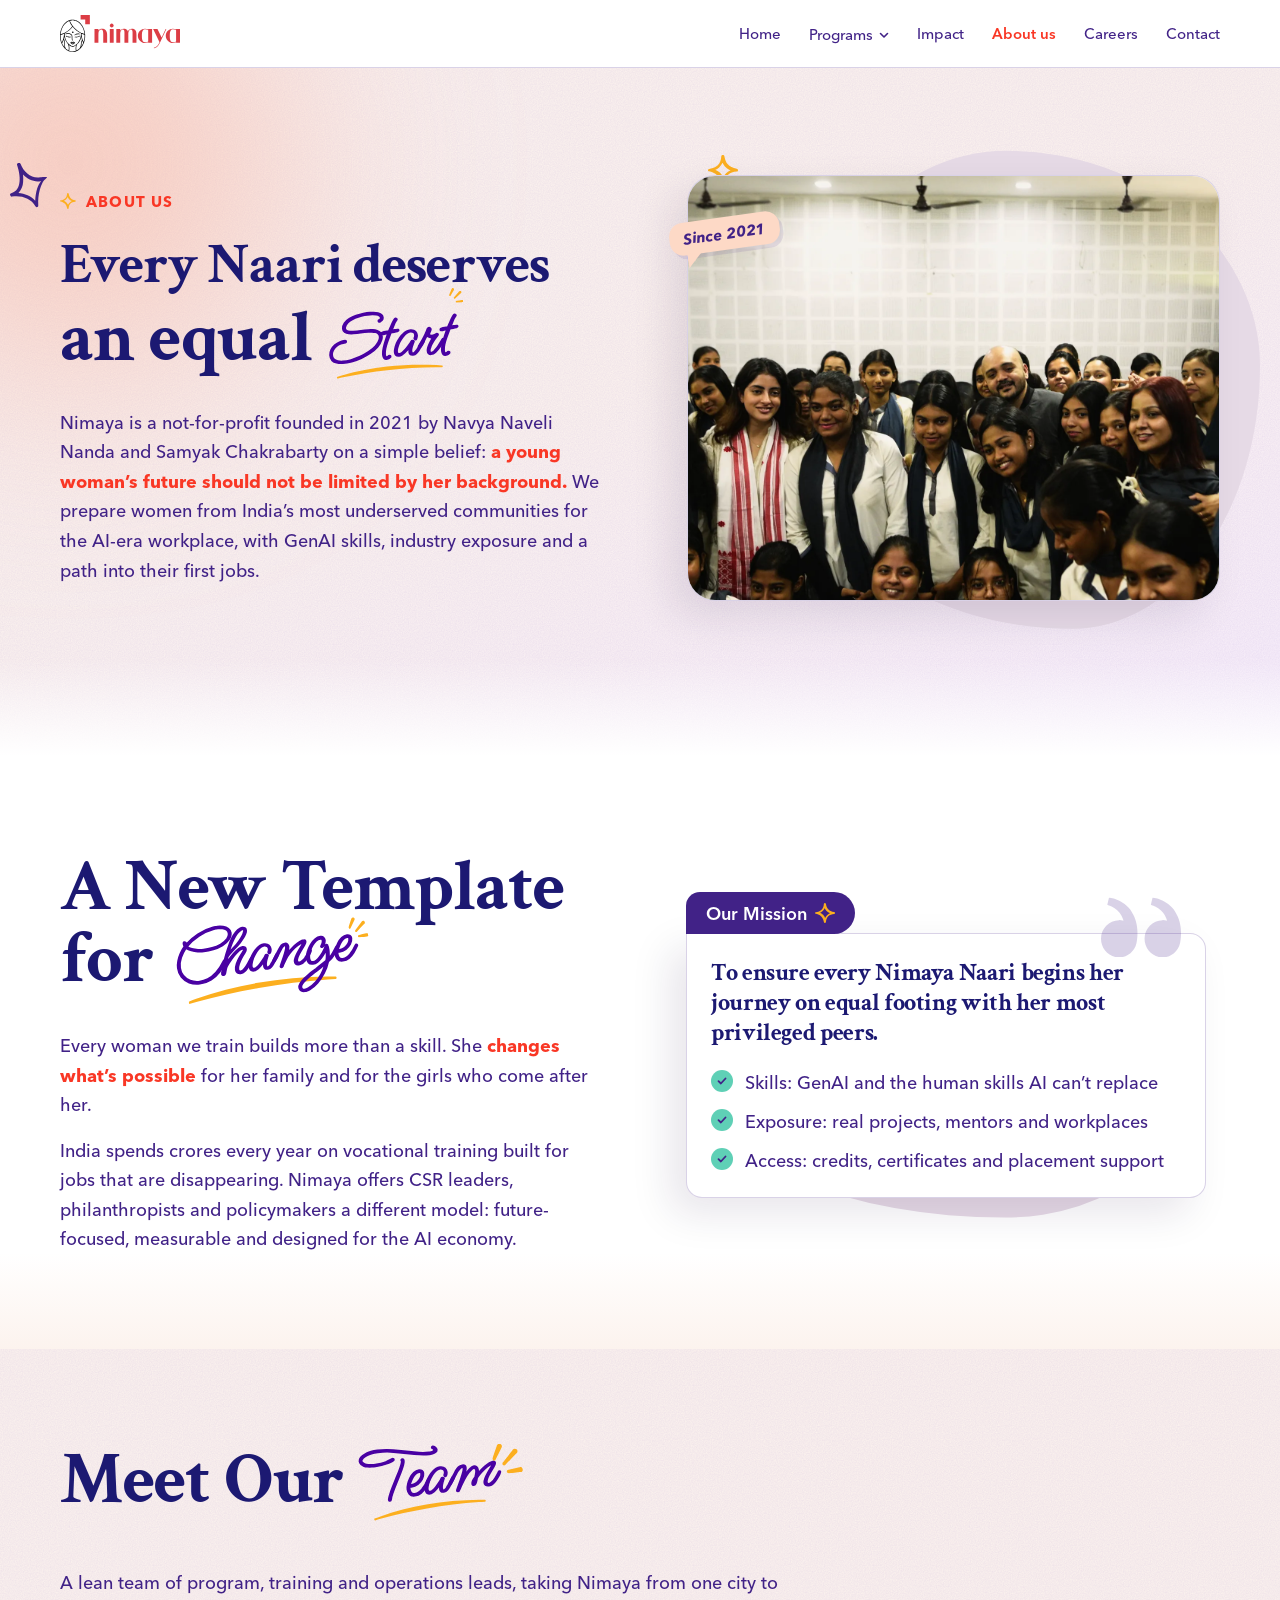
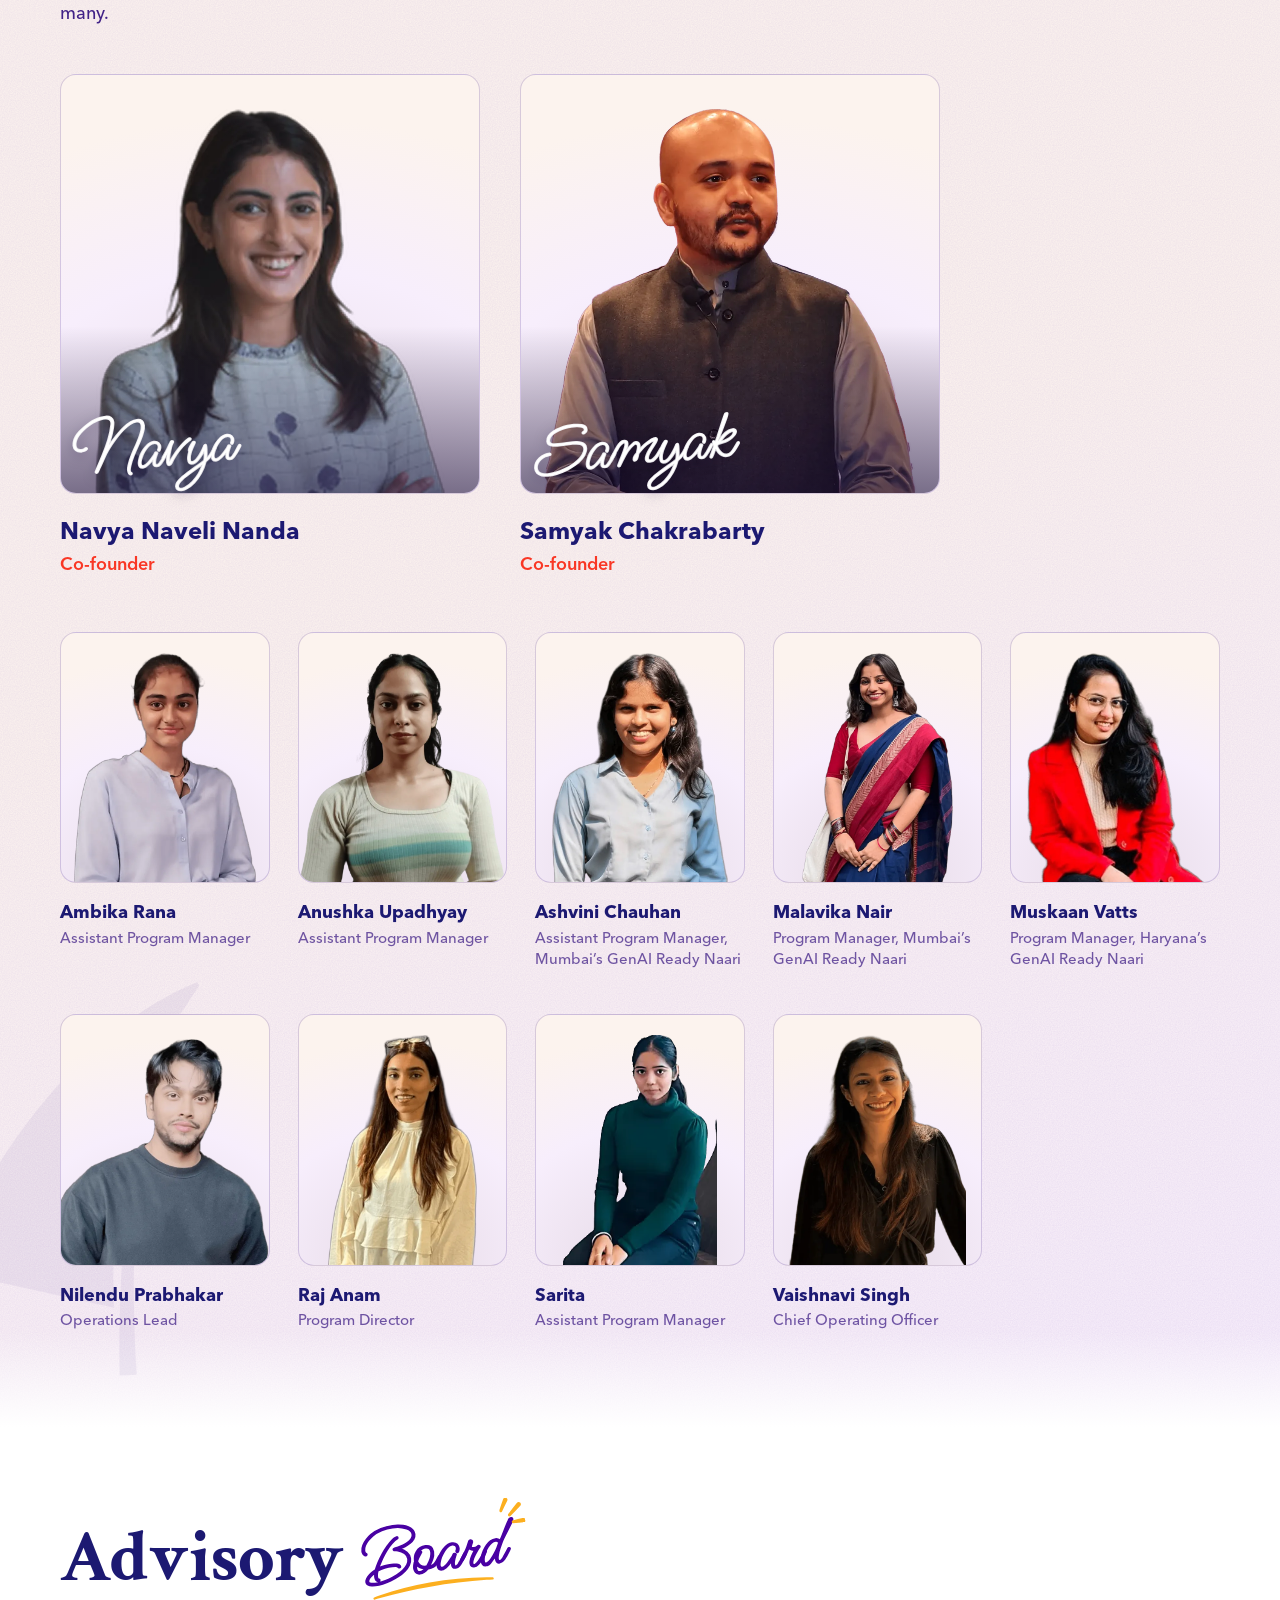
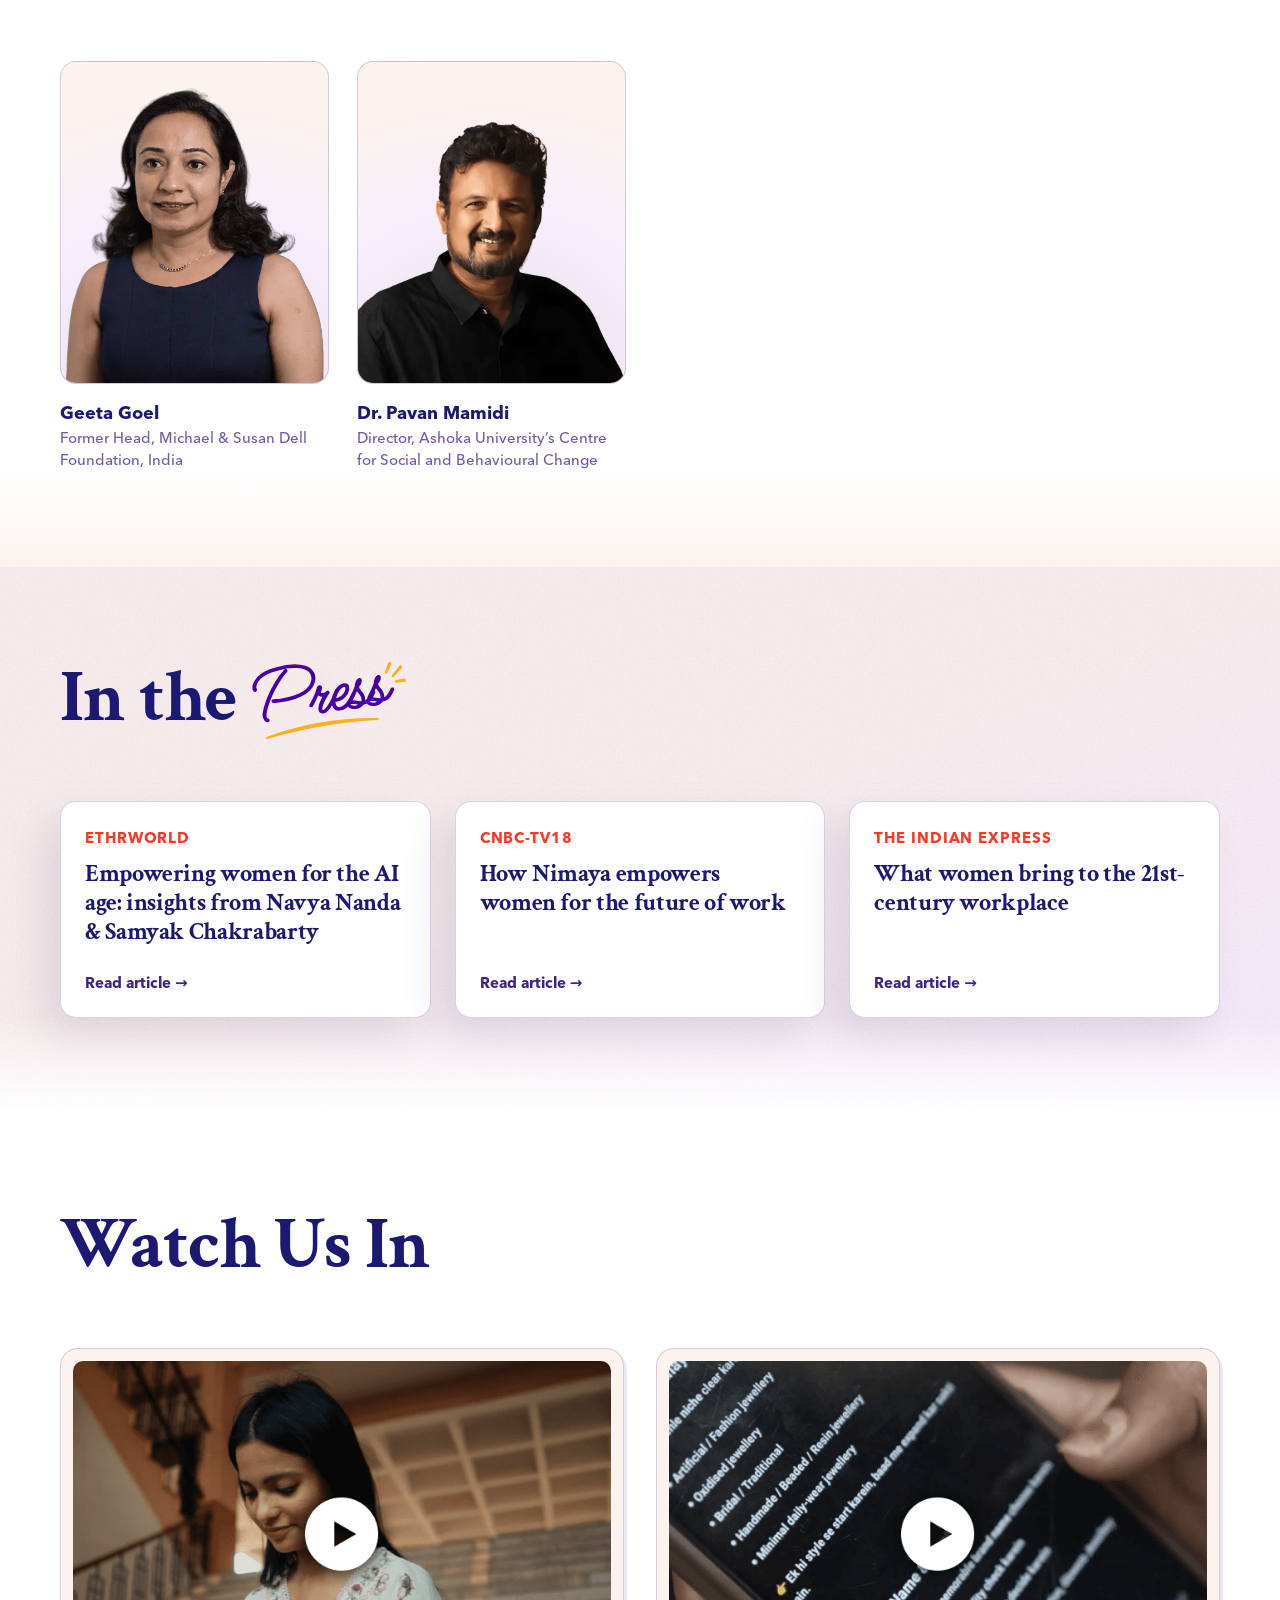
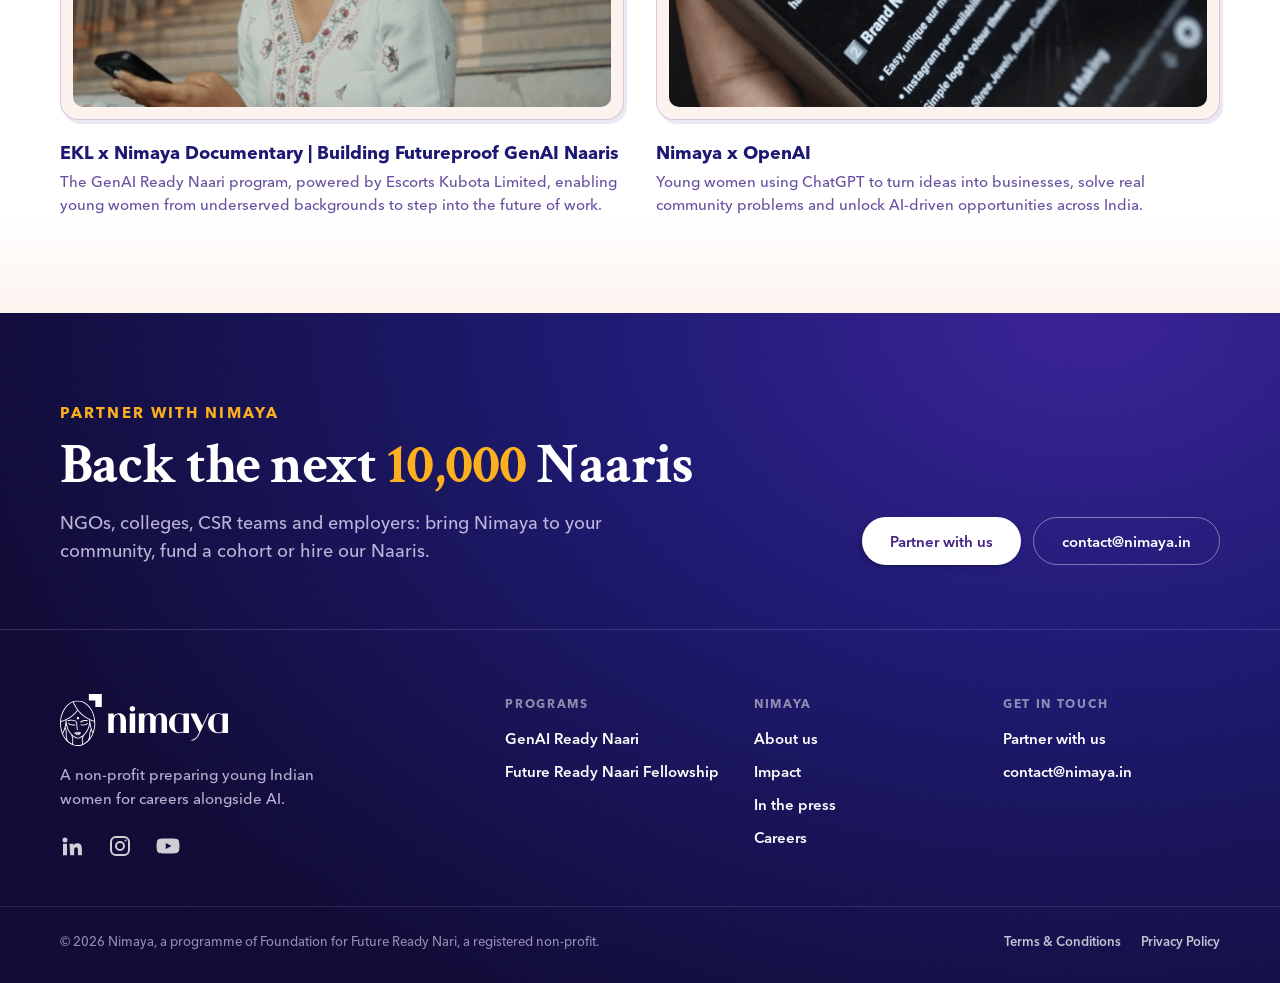
==== about-us/index.html @ b0ceaa90 "Remove the nav reading-progress bar - Delete the nav__progress element from every page and the previ" ====
<!doctype html>
<html lang="en">
<head>
  <meta charset="utf-8">
  <meta name="viewport" content="width=device-width, initial-scale=1">
  <title>About us | Nimaya</title>
  <meta name="description" content="Nimaya is a not-for-profit equipping women from India's most underrepresented communities to thrive alongside GenAI at work.">
  <meta property="og:url" content="https://www.nimaya.in/about-us">
  <meta property="og:type" content="website">
  <meta property="og:title" content="About us | Nimaya">
  <meta property="og:description" content="Nimaya is a not-for-profit equipping women from India's most underrepresented communities to thrive alongside GenAI at work.">
  <meta name="twitter:card" content="summary_large_image">
  <meta name="twitter:title" content="About us | Nimaya">
  <meta name="twitter:description" content="Nimaya is a not-for-profit equipping women from India's most underrepresented communities to thrive alongside GenAI at work.">
  <link rel="icon" href="../assets/img/favicon-light.png" media="(prefers-color-scheme: light)">
  <link rel="icon" href="../assets/img/favicon-dark.png" media="(prefers-color-scheme: dark)">
  <link rel="preload" href="../assets/fonts/avenir-next-500.woff2" as="font" type="font/woff2" crossorigin>
  <link rel="preload" href="../assets/fonts/crimson-text-700.woff2" as="font" type="font/woff2" crossorigin>
  <link rel="preload" href="../assets/fonts/ms-madi.woff2" as="font" type="font/woff2" crossorigin>
  <script>document.documentElement.classList.add("js")</script>
  <link rel="stylesheet" href="../css/style.css">
</head>
<body>

  <!-- Navigation -->
  <header class="nav">
    <div class="nav__inner">
      <a class="nav__logo" href="../"><img src="../assets/img/logo.svg" alt="Nimaya" width="120" height="37"></a>
      <nav class="nav__links" id="nav-links" aria-label="Main">
        <a href="../">Home</a>
        <div class="nav__drop">
          <button class="nav__drop-btn" type="button" aria-expanded="false">Programs <svg viewBox="0 0 10 10" aria-hidden="true"><path d="M1.5 3.5L5 7l3.5-3.5" fill="none" stroke="currentColor" stroke-width="1.6" stroke-linecap="round" stroke-linejoin="round"/></svg></button>
          <div class="nav__menu">
            <a href="../programs/genai-ready-naari/"><b>#GenAIReadyNaari</b><span>40-hour GenAI &amp; workplace skills program</span><i class="nav__short">GenAI Naari</i></a>
            <a href="../programs/future-naari-fellowship/"><b>#FutureReadyNaariFellowship</b><span>12-month, placement-linked fellowship</span><i class="nav__short">Fellowship</i></a>
          </div>
        </div>
        <a href="../impact/">Impact</a>
        <a class="is-active" aria-current="page" href="../about-us/">About us</a>
        <a href="../careers/">Careers</a>
        <a href="../contact-us/">Contact</a>
      </nav>
      <button class="nav__toggle" type="button" aria-expanded="false" aria-controls="nav-links" aria-label="Open menu"><span></span><span></span></button>
    </div>
  </header>

  <main>

    <!-- Landing -->
    <section class="hero hero--page">
      <div class="glow hero__glow" aria-hidden="true" data-parallax="40"></div>
      <div class="wrap hero__wrap">
        <div class="hero__info">
          <i class="motif m-mask m-star2 hero__star" aria-hidden="true" data-twinkle data-parallax="16"></i>
          <p class="eyebrow" data-reveal="up">About us</p>
          <h1 class="hero__title">
            <span class="line">Every Naari deserves</span>
            <span class="line"><span class="hero__naari">an equal</span> <span class="script"><span class="script__swish" aria-hidden="true"></span>Star<span class="script__end script__end--tall">t<img class="script__earmarks" src="../assets/Motifs/earmarks.svg" alt="" width="17" height="18"></span></span></span>
          </h1>
          <p class="hero__sub body" data-reveal="up" data-delay="0.45">Nimaya is a not-for-profit founded in 2021 by Navya Naveli Nanda and Samyak Chakrabarty on a simple belief: <b class="em">a young woman’s future should not be limited by her background.</b> We prepare women from India’s most underserved communities for the AI-era workplace, with GenAI skills, industry exposure and a path into their first jobs.</p>
        </div>
        <div class="hero__media">
          <div class="blob hero__blob" aria-hidden="true" data-parallax="28"></div>
          <div class="hero__media-box" data-unmask>
            <img src="../assets/img/photos/guwahati-founders-naaris.webp" alt="Navya and Samyak with Naaris in Guwahati" width="1400" height="1120">
          </div>
          <i class="motif m-mask m-path3 hero__path hero__path--top" aria-hidden="true" data-draw data-parallax="10"></i>
          <span class="motif sticker hero__sticker" aria-hidden="true" data-float>Since 2021</span>
          <img class="sparkle hero__sparkle hero__sparkle--a" src="../assets/img/poster/sparkle.svg" alt="" width="13" height="13" data-parallax="-14">
        </div>
      </div>
    </section>

    <!-- A new template -->
    <section>
      <div class="wrap split">
        <i class="motif m-mask m-star2 m-big page__big page__big--r" aria-hidden="true" data-parallax="50"></i>
        <div class="split__text">
          <h2 class="display">A New Template for <span class="script"><span class="script__swish" aria-hidden="true"></span>Chang<span class="script__end">e<img class="script__earmarks" src="../assets/Motifs/earmarks.svg" alt="" width="17" height="18"></span></span></h2>
          <p class="body" data-reveal="up">Every woman we train builds more than a skill. She <b class="em">changes what’s possible</b> for her family and for the girls who come after her.</p>
          <p class="body" data-reveal="up">India spends crores every year on vocational training built for jobs that are disappearing. Nimaya offers CSR leaders, philanthropists and policymakers a different model: future-focused, measurable and designed for the AI economy.</p>
        </div>
        <div class="split__media" data-reveal="up">
          <div class="blob" aria-hidden="true" data-parallax="20"></div>
          <div class="card card--tabbed values">
            <img class="motif why__quote" src="../assets/Motifs/quotemarks.svg" alt="" aria-hidden="true" width="36" height="27" loading="lazy" data-parallax="12">
            <p class="card__tab">Our Mission <img src="../assets/img/poster/sparkle.svg" alt="" width="13" height="13"></p>
            <div class="card__body">
              <p class="values__lead">To ensure every Nimaya Naari begins her journey on equal footing with her most privileged peers.</p>
              <ul class="ticks">
                <li>Skills: GenAI and the human skills AI can’t replace</li>
                <li>Exposure: real projects, mentors and workplaces</li>
                <li>Access: credits, certificates and placement support</li>
              </ul>
            </div>
          </div>
        </div>
      </div>
    </section>

    <!-- Team -->
    <section>
      <div class="wrap">
        <i class="motif m-mask m-shape page__shape" aria-hidden="true" data-parallax="20"></i>
        <div class="head">
          <h2 class="display">Meet Our <span class="script"><span class="script__swish" aria-hidden="true"></span>Tea<span class="script__end">m<img class="script__earmarks" src="../assets/Motifs/earmarks.svg" alt="" width="17" height="18"></span></span></h2>
          <p class="body" data-reveal="up">A lean team of program, training and operations leads, taking Nimaya from one city to many.</p>
        </div>
        <ul class="people people--lead">
          <li class="person" data-reveal="up" data-delay="0.1"><div class="person__photo"><img src="../assets/img/people/team-navya.webp" alt="" loading="lazy"></div><span class="person__script" aria-hidden="true">Navya</span><p class="person__name">Navya Naveli Nanda</p><p class="person__role">Co-founder</p></li>
          <li class="person" data-reveal="up" data-delay="0.2"><div class="person__photo"><img src="../assets/img/people/team-samyak.webp" alt="" loading="lazy"></div><span class="person__script" aria-hidden="true">Samyak</span><p class="person__name">Samyak Chakrabarty</p><p class="person__role">Co-founder</p></li>
        </ul>
        <ul class="people team">
          <li class="person" data-reveal="up" data-delay="0.1"><div class="person__photo"><img src="../assets/img/people/team-ambika.webp" alt="" loading="lazy"></div><p class="person__name">Ambika Rana</p><p class="person__role">Assistant Program Manager</p></li>
          <li class="person" data-reveal="up" data-delay="0.2"><div class="person__photo"><img src="../assets/img/people/team-anushka.webp" alt="" loading="lazy"></div><p class="person__name">Anushka Upadhyay</p><p class="person__role">Assistant Program Manager</p></li>
          <li class="person" data-reveal="up" data-delay="0.3"><div class="person__photo"><img src="../assets/img/people/team-ashvini.webp" alt="" loading="lazy"></div><p class="person__name">Ashvini Chauhan</p><p class="person__role">Assistant Program Manager, Mumbai’s GenAI Ready Naari</p></li>
          <li class="person" data-reveal="up" data-delay="0.4"><div class="person__photo"><img src="../assets/img/people/team-malavika.webp" alt="" loading="lazy"></div><p class="person__name">Malavika Nair</p><p class="person__role">Program Manager, Mumbai’s GenAI Ready Naari</p></li>
          <li class="person" data-reveal="up" data-delay="0.1"><div class="person__photo"><img src="../assets/img/people/team-muskaan.webp" alt="" loading="lazy"></div><p class="person__name">Muskaan Vatts</p><p class="person__role">Program Manager, Haryana’s GenAI Ready Naari</p></li>
          <li class="person" data-reveal="up" data-delay="0.2"><div class="person__photo"><img src="../assets/img/people/team-nilendu.webp" alt="" loading="lazy"></div><p class="person__name">Nilendu Prabhakar</p><p class="person__role">Operations Lead</p></li>
          <li class="person" data-reveal="up" data-delay="0.3"><div class="person__photo"><img src="../assets/img/people/team-raj.webp" alt="" loading="lazy"></div><p class="person__name">Raj Anam</p><p class="person__role">Program Director</p></li>
          <li class="person" data-reveal="up" data-delay="0.4"><div class="person__photo"><img src="../assets/img/people/team-sarita.webp" alt="" loading="lazy"></div><p class="person__name">Sarita</p><p class="person__role">Assistant Program Manager</p></li>
          <li class="person" data-reveal="up" data-delay="0.1"><div class="person__photo"><img src="../assets/img/people/team-vaishnavi.webp" alt="" loading="lazy"></div><p class="person__name">Vaishnavi Singh</p><p class="person__role">Chief Operating Officer</p></li>
        </ul>
      </div>
    </section>

    <!-- Advisory board -->
    <section>
      <div class="wrap">
        <div class="head">
          <h2 class="display">Advisory <span class="script"><span class="script__swish" aria-hidden="true"></span>Boar<span class="script__end script__end--tall">d<img class="script__earmarks" src="../assets/Motifs/earmarks.svg" alt="" width="17" height="18"></span></span></h2>
        </div>
        <ul class="people advisors">
          <li class="person" data-reveal="up" data-delay="0.1"><div class="person__photo"><img src="../assets/img/people/team-geeta.webp" alt="" loading="lazy"></div><p class="person__name">Geeta Goel</p><p class="person__role">Former Head, Michael &amp; Susan Dell Foundation, India</p></li>
          <li class="person" data-reveal="up" data-delay="0.2"><div class="person__photo"><img src="../assets/img/people/team-pavan.webp" alt="" loading="lazy"></div><p class="person__name">Dr. Pavan Mamidi</p><p class="person__role">Director, Ashoka University’s Centre for Social and Behavioural Change</p></li>
        </ul>
      </div>
    </section>

    <!-- Press -->
    <section id="press">
      <div class="wrap">
        <i class="motif m-mask m-star2 m-big page__big page__big--r" aria-hidden="true" data-parallax="50"></i>
        <div class="head">
          <h2 class="display">In the <span class="script"><span class="script__swish" aria-hidden="true"></span>Pres<span class="script__end">s<img class="script__earmarks" src="../assets/Motifs/earmarks.svg" alt="" width="17" height="18"></span></span></h2>
        </div>
        <ul class="press" style="--cols: 3">
          <li data-reveal="up" data-delay="0.1"><a class="card press__card" href="https://hr.economictimes.indiatimes.com/news/industry/empowering-women-for-the-ai-age-insights-from-navya-nanda-samyak-chakraborty/124150454" target="_blank" rel="noopener"><p class="press__outlet">ETHRWorld</p><p class="press__title">Empowering women for the AI age: insights from Navya Nanda &amp; Samyak Chakrabarty</p><p class="press__more">Read article →</p></a></li>
          <li data-reveal="up" data-delay="0.2"><a class="card press__card" href="https://www.cnbctv18.com/binge/nimaya-empowers-women-wit-JuXpuVHV2e8.htm" target="_blank" rel="noopener"><p class="press__outlet">CNBC-TV18</p><p class="press__title">How Nimaya empowers women for the future of work</p><p class="press__more">Read article →</p></a></li>
          <li data-reveal="up" data-delay="0.3"><a class="card press__card" href="https://indianexpress.com/article/opinion/columns/what-women-bring-to-the-21st-century-workplace-7460406/" target="_blank" rel="noopener"><p class="press__outlet">The Indian Express</p><p class="press__title">What women bring to the 21st-century workplace</p><p class="press__more">Read article →</p></a></li>
        </ul>
      </div>
    </section>

    <!-- Media -->
    <section>
      <div class="wrap">
        <div class="head">
          <h2 class="display">Watch Us In <span class="script"><span class="script__swish" aria-hidden="true"></span>Actio<span class="script__end">n<img class="script__earmarks" src="../assets/Motifs/earmarks.svg" alt="" width="17" height="18"></span></span></h2>
        </div>
        <ul class="media" style="--cols: 2">
          <li class="media__item" data-reveal="up" data-delay="0.1">
            <button class="tile watch__thumb" type="button" data-tilt data-youtube="D2q-qB-J1Dk" aria-label="Play: EKL x Nimaya Documentary">
              <span class="watch__frame" data-unmask><img src="../assets/img/video-ekl.png" alt="" width="803" height="516" loading="lazy"></span>
            </button>
            <p class="media__name">EKL x Nimaya Documentary | Building Futureproof GenAI Naaris</p>
            <p class="media__desc">The GenAI Ready Naari program, powered by Escorts Kubota Limited, enabling young women from underserved backgrounds to step into the future of work.</p>
          </li>
          <li class="media__item" data-reveal="up" data-delay="0.2">
            <button class="tile watch__thumb" type="button" data-tilt data-youtube="e-chNhiaxas" aria-label="Play: Nimaya x OpenAI">
              <span class="watch__frame" data-unmask><img src="../assets/img/video-openai.png" alt="" width="803" height="516" loading="lazy"></span>
            </button>
            <p class="media__name">Nimaya x OpenAI</p>
            <p class="media__desc">Young women using ChatGPT to turn ideas into businesses, solve real community problems and unlock AI-driven opportunities across India.</p>
          </li>
        </ul>
      </div>
    </section>

  </main>

  <!-- Footer -->
  <footer class="footer">
    <div class="wrap footer__cta" data-reveal="up">
      <div class="footer__cta-text">
        <p class="footer__eyebrow">Partner with Nimaya</p>
        <h2 class="footer__title">Back the next <em>10,000</em> Naaris</h2>
        <p class="footer__lead">NGOs, colleges, CSR teams and employers: bring Nimaya to your community, fund a cohort or hire our Naaris.</p>
      </div>
      <div class="footer__cta-btns">
        <a class="btn btn--light" href="../contact-us/">Partner with us</a>
        <a class="btn btn--ghost" href="mailto:contact@nimaya.in">contact@nimaya.in</a>
      </div>
    </div>
    <div class="wrap footer__main">
      <div class="footer__brand">
        <a class="footer__logo" href="../"><img src="../assets/img/logo.svg" alt="Nimaya" width="207" height="64"></a>
        <p class="footer__tag">A non-profit preparing young Indian women for careers alongside AI.</p>
        <div class="footer__social">
        <a href="https://www.linkedin.com/company/nimaya" target="_blank" rel="noopener" aria-label="LinkedIn"><svg viewBox="0 0 24 24" fill="currentColor" aria-hidden="true"><path d="M4.98 3.5a2.5 2.5 0 1 1 0 5 2.5 2.5 0 0 1 0-5zM3 9.75h4v11.5H3zM9.5 9.75h3.8v1.6h.06c.53-1 1.83-2.05 3.77-2.05 4.03 0 4.77 2.65 4.77 6.1v5.85h-4v-5.2c0-1.24-.02-2.84-1.73-2.84-1.73 0-2 1.35-2 2.75v5.29h-4z"/></svg></a>
        <a href="https://www.instagram.com/nimayafoundation/" target="_blank" rel="noopener" aria-label="Instagram"><svg viewBox="0 0 24 24" fill="none" stroke="currentColor" stroke-width="2" aria-hidden="true"><rect x="3" y="3" width="18" height="18" rx="5"/><circle cx="12" cy="12" r="4"/><circle cx="17.5" cy="6.5" r="1" fill="currentColor" stroke="none"/></svg></a>
        <a href="https://www.youtube.com/channel/UCvZ4J6YadeVFr-cgwD-o3aw" target="_blank" rel="noopener" aria-label="YouTube"><svg viewBox="0 0 24 24" fill="currentColor" aria-hidden="true"><path d="M23 7.2a3 3 0 0 0-2.1-2.1C19 4.6 12 4.6 12 4.6s-7 0-8.9.5A3 3 0 0 0 1 7.2 31 31 0 0 0 .5 12a31 31 0 0 0 .5 4.8 3 3 0 0 0 2.1 2.1c1.9.5 8.9.5 8.9.5s7 0 8.9-.5a3 3 0 0 0 2.1-2.1 31 31 0 0 0 .5-4.8 31 31 0 0 0-.5-4.8zM9.75 15.02V8.98L15.5 12z"/></svg></a>
      </div>
      </div>
      <nav class="footer__cols" aria-label="Footer">
        <div class="footer__col">
          <p class="footer__head">Programs</p>
          <a href="../programs/genai-ready-naari/">GenAI Ready Naari</a>
          <a href="../programs/future-naari-fellowship/">Future Ready Naari Fellowship</a>
        </div>
        <div class="footer__col">
          <p class="footer__head">Nimaya</p>
          <a href="../about-us/">About us</a>
          <a href="../impact/">Impact</a>
          <a href="../about-us/#press">In the press</a>
          <a href="../careers/">Careers</a>
        </div>
        <div class="footer__col">
          <p class="footer__head">Get in touch</p>
          <a href="../contact-us/">Partner with us</a>
          <a href="mailto:contact@nimaya.in">contact@nimaya.in</a>
        </div>
      </nav>
    </div>
    <div class="wrap footer__bottom">
      <p class="footer__copy">© 2026 Nimaya, a programme of Foundation for Future Ready Nari, a registered non-profit.</p>
      <div class="footer__legal">
        <a href="https://www.nimaya.in/terms-and-conditions">Terms &amp; Conditions</a>
        <a href="https://www.nimaya.in/privacy-policy">Privacy Policy</a>
      </div>
    </div>
  </footer>

  <script src="../js/motion.js" defer></script>
  <script src="../js/main.js" defer></script>
</body>
</html>
---- css/style.css ----
/* ============ Fonts ============ */
/* Avenir Next: Latin subsets of the licensed OTFs kept in design-source/ (git-ignored). */
@font-face {
  font-family: "Avenir Next";
  src: url("../assets/fonts/avenir-next-500.woff2") format("woff2");
  font-weight: 500;
  font-style: normal;
  font-display: swap;
}
@font-face {
  font-family: "Avenir Next";
  src: url("../assets/fonts/avenir-next-600.woff2") format("woff2");
  font-weight: 600;
  font-style: normal;
  font-display: swap;
}
@font-face {
  font-family: "Avenir Next";
  src: url("../assets/fonts/avenir-next-700.woff2") format("woff2");
  font-weight: 700;
  font-style: normal;
  font-display: swap;
}
@font-face {
  font-family: "Avenir Next";
  src: url("../assets/fonts/avenir-next-500-italic.woff2") format("woff2");
  font-weight: 500;
  font-style: italic;
  font-display: swap;
}
@font-face {
  font-family: "Avenir Next";
  src: url("../assets/fonts/avenir-next-700-italic.woff2") format("woff2");
  font-weight: 700;
  font-style: italic;
  font-display: swap;
}
@font-face {
  font-family: "Crimson Text";
  src: url("../assets/fonts/crimson-text-700.woff2") format("woff2");
  font-weight: 700;
  font-style: normal;
  font-display: swap;
}
@font-face {
  font-family: "Ms Madi";
  src: url("../assets/fonts/ms-madi.woff2") format("woff2");
  font-weight: 400;
  font-style: normal;
  font-display: swap;
}

/* ============ Tokens (from Figma: Partner Poster - SEWA Ahmedabad) ============ */
:root {
  --ink: #1c1972;          /* display headlines */
  --purple: #412287;       /* body, tabs, tags, buttons */
  --violet: #4900a3;       /* script accent */
  --coral: #f93725;        /* inline emphasis */
  --yellow: #fcaf1f;       /* sparkles, swoosh, banner highlight */
  --teal: #5fd0b6;
  --peach: #fdd9c6;        /* callout bubble */
  --glow: #f8b39e;         /* blurred peach glow */
  --blob: #e6dae6;         /* lavender blob behind cut-outs */
  --cream: #fcf3ee;
  --lav: #f7eefc;
  --tile: #fcf3ee;
  --grey: #9f9f9f;
  --line: rgba(65, 34, 135, 0.2);
  --lilac: #8f73cf;        /* dotted connector paths */
  --wash: linear-gradient(160deg, var(--cream) 47%, var(--lav) 100%);

  --shadow-card: -16px 16px 40px rgba(32, 9, 60, 0.1);
  --shadow-tag: -2px 2px 4px rgba(0, 0, 0, 0.25);
  --shadow-tile: 3px 4px 0 rgba(65, 34, 135, 0.1);

  --r-card: 16px;
  --r-tab: 20px 30px 30px 0;
  --r-banner: 24px 24px 0 0;
  --r-tag: 16px;

  --serif: "Crimson Text", Georgia, serif;
  --serif-tracking: -0.015em;   /* letter-spacing for every Crimson title; tweak here */
  --sans: "Avenir Next", "Avenir", system-ui, sans-serif;
  --script: "Ms Madi", cursive;

  /* Type scale: five steps, the only font sizes used on the page.
     1 hero statement / 2 section titles / 3 sub-headings and card titles
     4 body copy and item titles / 5 labels, chips, nav, meta */
  --fs-1: 72px;
  --fs-2: 56px;
  --fs-3: 24px;
  --fs-4: 18px;
  --fs-5: 15px;

  --section-pad: 112px;
  --title-gap: 32px;     /* section title -> content */

  /* Motion: one slow-out curve and three durations for every transition on the page */
  --ease: cubic-bezier(0.16, 1, 0.3, 1);
  --t-1: 0.6s;   /* small things: hovers, badges, nav */
  --t-2: 1s;     /* text and block reveals */
  --t-3: 1.4s;   /* images, writing, paths */

  --nav-h: 68px;
  --gutter: 60px;
}

/* ============ Base ============ */
*, *::before, *::after { box-sizing: border-box; margin: 0; padding: 0; }
html { -webkit-text-size-adjust: 100%; }
body {
  font-family: var(--sans);
  font-weight: 500;
  color: var(--purple);
  background: #fff;
  -webkit-font-smoothing: antialiased;
  -moz-osx-font-smoothing: grayscale;
  overflow-x: hidden;
}
img { display: block; max-width: 100%; }
a { color: inherit; text-decoration: none; }
button { font: inherit; color: inherit; background: none; border: 0; cursor: pointer; }
ul, ol { list-style: none; }
b, strong { font-weight: 700; }

.wrap { position: relative; width: 100%; max-width: 1400px; margin: 0 auto; padding: 0 var(--gutter); }
section { position: relative; overflow: clip; padding-block: var(--section-pad); }
/* Sections alternate: gradient wash, then plain white */
main > section:nth-of-type(odd) { --section-bg: var(--cream); background: var(--wash); }
main > section:nth-of-type(even) { --section-bg: #fff; background: #fff; }
main > section, .footer { isolation: isolate; }
/* Printed-paper grain over the wash backgrounds */
main > section:nth-of-type(odd)::before,
.footer::before {
  content: "";
  position: absolute;
  inset: 0;
  z-index: -1;
  background-image: url("data:image/svg+xml,%3Csvg xmlns='http://www.w3.org/2000/svg' width='180' height='180'%3E%3Cfilter id='n'%3E%3CfeTurbulence type='fractalNoise' baseFrequency='0.85' numOctaves='3' stitchTiles='stitch'/%3E%3CfeColorMatrix values='0 0 0 0 0.25 0 0 0 0 0.13 0 0 0 0 0.53 0 0 0 0.55 0'/%3E%3C/filter%3E%3Crect width='100%25' height='100%25' filter='url(%23n)'/%3E%3C/svg%3E");
  opacity: 0.22;
  pointer-events: none;
}
/* Each section fades into the colour the next one starts with */
main > section::after {
  content: "";
  position: absolute;
  left: 0;
  right: 0;
  bottom: 0;
  height: min(160px, var(--section-pad));
  z-index: -1;
  pointer-events: none;
}
main > section:nth-of-type(odd)::after { background: linear-gradient(to bottom, rgba(255, 255, 255, 0), #fff); }
main > section:nth-of-type(even)::after { background: linear-gradient(to bottom, rgba(252, 243, 238, 0), var(--cream)); }

.display {
  font-family: var(--serif);
  font-weight: 700;
  letter-spacing: var(--serif-tracking);
  font-size: var(--fs-1);
  line-height: 1;
  color: var(--ink);
}
.line { display: block; }
.balance { text-wrap: balance; }
.body { font-size: var(--fs-4); line-height: 1.64; }
.em { color: var(--coral); font-weight: 700; }
.caption { font-size: var(--fs-5); line-height: 1; color: var(--grey); letter-spacing: 0.02em; }

/* Script accent: always the trailing word(s) of a title ("Ready" in the poster).
   Ms Madi, tilted, stroked in its own colour to thicken it, yellow swish below + earmarks top-right. */
.script {
  position: relative;
  display: inline-block;
  margin-left: 0.04em;
  padding: 0 0.08em;
  font-family: var(--script);
  font-weight: 400;
  letter-spacing: normal;
  font-size: var(--fs-1);
  line-height: 1;
  color: var(--violet);
  -webkit-text-stroke: 0.022em currentColor;
  paint-order: stroke fill;
  transform: rotate(-7deg);
  transform-origin: 0 78%;   /* pivot on the first letter's baseline so it sits on the line */
  white-space: nowrap;
}
.display .script { margin-bottom: 0.2em; }
/* Long words tilt less so they don't climb too far */
.milestones__title .script,
.programs .display .script,
.script--wide { transform: rotate(-4deg); }
.hero .script { transform: rotate(-3.5deg); }
.script__swish {
  position: absolute;
  z-index: -1;
  left: 8%;
  top: 80%;
  width: 79%;
  aspect-ratio: 89 / 17;
  background: var(--yellow);
  -webkit-mask: url("../assets/Motifs/slash.svg") center / 100% 100% no-repeat;
  mask: url("../assets/Motifs/slash.svg") center / 100% 100% no-repeat;
  pointer-events: none;
}
.script--long .script__swish {
  left: 4%;
  width: 92%;
  aspect-ratio: 159 / 9;
  -webkit-mask-image: url("../assets/Motifs/slash-2.svg");
  mask-image: url("../assets/Motifs/slash-2.svg");
}
.milestones__title .script__swish,
.programs .display .script__swish,
.script--wide .script__swish {
  left: 4%;
  width: 92%;
  aspect-ratio: 235 / 12;
  -webkit-mask-image: url("../assets/Motifs/slash-3.svg");
  mask-image: url("../assets/Motifs/slash-3.svg");
}
.script__end { position: relative; }
.script__end--tall .script__earmarks { top: 0.02em; }   /* last letter has an ascender (k) */
.script__earmarks {
  position: absolute;
  left: calc(100% - 0.02em);
  top: 0.34em;               /* just above x-height of the last letter */
  width: 0.4em;
  height: auto;
  pointer-events: none;
}

/* Purple number highlight ("10,000+") */
.pill-hl {
  display: inline-block;
  padding: 0.1em 0.4em;
  border-radius: 6px;
  background: var(--purple);
  color: #fff;
  font-weight: 600;
  line-height: 1.3;
}

/* Decorations */
.sparkle { position: absolute; width: 22px; height: auto; pointer-events: none; }
.glow {
  position: absolute;
  border-radius: 50%;
  background: var(--glow);
  filter: blur(120px);
  opacity: 0.8;
  pointer-events: none;
}
.blob {
  position: absolute;
  background: var(--blob);
  border-radius: 46% 54% 40% 60% / 55% 45% 55% 45%;
  pointer-events: none;
}

/* Motifs: decorative pieces from the poster kit. Each one is absolutely placed by its
   section rule, sized with --w and tilted with --rot; --py is the scroll parallax offset. */
.motif {
  position: absolute;
  z-index: var(--z, 0);
  display: block;
  width: calc(var(--w, 24px) * var(--ws, 1));
  height: auto;
  rotate: var(--rot, 0deg);
  transform: translateY(var(--py, 0px));
  pointer-events: none;
  user-select: none;
}
/* Glows, blobs and sparkles drift with scroll too (translate keeps their own transforms intact) */
[data-parallax]:not(.motif) { translate: 0 var(--py, 0px); }
/* Black source SVGs recoloured through a mask; --c sets the colour */
.m-mask {
  background: var(--c, var(--yellow));
  -webkit-mask: var(--src) center / contain no-repeat;
  mask: var(--src) center / contain no-repeat;
}
.m-star { --src: url("../assets/Motifs/star-01.svg"); aspect-ratio: 13 / 14; }
.m-star2 { --src: url("../assets/Motifs/star-02.svg"); aspect-ratio: 21 / 25; --c: var(--purple); }
.m-dot { --src: url("../assets/Motifs/star-03.svg"); aspect-ratio: 7 / 8; --w: 11px; }
.m-path1 { --src: url("../assets/Motifs/dotted-lines-01.svg"); aspect-ratio: 83 / 13; }
.m-path2 { --src: url("../assets/Motifs/dotted-lines-02.svg"); aspect-ratio: 88 / 98; }
.m-path3 { --src: url("../assets/Motifs/dotted-lines-03.svg"); aspect-ratio: 79 / 11; }
.m-path1, .m-path2, .m-path3 { --c: var(--lilac); opacity: 0.55; }
.m-shape { --src: url("../assets/Motifs/bg-shape-01.svg"); aspect-ratio: 340 / 349; --c: var(--purple); opacity: 0.06; }
/* Dotted trail drawn as a stretchable stroke (dots keep their shape at any width) */
.m-trail {
  height: 40px;
  overflow: visible;
  fill: none;
  stroke: var(--lilac);
  stroke-width: 2.5;
  stroke-linecap: round;
  stroke-dasharray: 0.5 9;
  opacity: 0.6;
}
/* Poster-style speech bubble ("80% Action!") */
.sticker {
  --z: 2;
  width: auto;
  padding: 7px 14px 8px;
  border-radius: 14px;
  background: var(--peach);
  color: var(--purple);
  font-size: var(--fs-5);
  font-style: italic;
  font-weight: 700;
  line-height: 1.2;
  white-space: nowrap;
  box-shadow: var(--shadow-tile);
}
.sticker::after {
  content: "";
  position: absolute;
  left: 16px;
  top: calc(100% - 1px);
  border: 7px solid transparent;
  border-top-color: var(--peach);
  border-left-color: var(--peach);
}
/* Yellow pill-tiny bubble with a label inside */
.m-bubble {
  --z: 2;
  aspect-ratio: 42 / 28;
  display: flex;
  align-items: center;
  justify-content: center;
  padding-bottom: 2px;
  background: var(--yellow);
  -webkit-mask: url("../assets/graphics/pill-tiny.svg") center / 100% 100% no-repeat;
  mask: url("../assets/graphics/pill-tiny.svg") center / 100% 100% no-repeat;
  color: var(--purple);
  font-size: var(--fs-5);
  font-weight: 700;
  line-height: 1;
  white-space: nowrap;
}

/* White card with a purple folder-tab header ("Your Beneficiaries will ✦") */
.card {
  position: relative;
  background: #fff;
  border: 1px solid var(--line);
  border-radius: var(--r-card);
  box-shadow: var(--shadow-card);
}
.card--tabbed { margin-top: 26px; border-top-left-radius: 0; }
.card__tab {
  position: absolute;
  left: -1px;
  bottom: 100%;
  display: inline-flex;
  align-items: center;
  gap: 8px;
  padding: 6px 20px;
  border-radius: var(--r-tab);
  background: var(--purple);
  color: #fff;
  font-size: var(--fs-4);
  font-weight: 600;
  line-height: 1.64;
  white-space: nowrap;
}
.card__tab img { width: 20px; height: auto; }
.card__body { padding: 24px; }

/* White card with a full-width purple banner ("40 Hour learning journey…") */
.card--banner { border-radius: var(--r-banner); border-bottom-left-radius: var(--r-card); border-bottom-right-radius: var(--r-card); overflow: hidden; }
.card__banner { padding: 14px 24px; background: var(--purple); color: #fff; text-align: center; }


/* Outlined skill chip with a circular icon badge ("Prompting") */
.chips { display: flex; flex-wrap: wrap; gap: 16px 18px; padding-left: 8px; }
.chip {
  position: relative;
  padding: 10px 18px 10px 24px;
  border: 1px solid var(--line);
  border-radius: 30px;
  font-size: var(--fs-5);
  font-weight: 600;
  line-height: 1;
  color: rgba(65, 34, 135, 0.6);
  white-space: nowrap;
}
.chip::before {
  content: "";
  position: absolute;
  left: -10px;
  top: -10px;
  width: 26px;
  height: 26px;
  border-radius: 50%;
  background: var(--purple) url("../assets/img/poster/sparkle.svg") center / 12px auto no-repeat;
}

/* Tilted tile with offset shadow (Claude / ChatGPT cards) */
.tile {
  display: block;
  padding: 12px;
  background: var(--tile);
  border: 1.5px solid var(--line);
  border-radius: 18px;
  box-shadow: var(--shadow-tile);
}

/* Filled circle badge */
.badge {
  display: inline-flex;
  align-items: center;
  justify-content: center;
  width: 56px;
  height: 56px;
  border-radius: 50%;
  font-family: var(--sans);
  font-weight: 700;
  font-size: var(--fs-3);
  line-height: 1;
  color: #fff;
}
.badge--purple { background: var(--purple); }
.badge--yellow { background: var(--yellow); color: var(--purple); }
.badge--teal { background: var(--teal); color: var(--purple); }
.badge--coral { background: var(--coral); }

.btn {
  position: relative;
  display: inline-flex;
  align-items: center;
  justify-content: center;
  height: 48px;
  padding: 0 28px;
  border-radius: 48px;
  font-size: var(--fs-5);
  font-weight: 600;
  line-height: 1;
  white-space: nowrap;
  translate: var(--mx, 0px) var(--my, 0px);
  transition: transform var(--t-1) var(--ease), box-shadow var(--t-1) var(--ease), translate var(--t-1) var(--ease);
}
.btn:hover { transform: translateY(-2px); }
.btn--filled { background: var(--purple); color: #fff; box-shadow: var(--shadow-tag); }
.btn--outline { color: var(--purple); border: 1.5px solid var(--purple); }

.lottie { position: absolute; inset: 0; }
.lottie svg { display: block; }

/* ============ Navigation ============ */
.nav {
  position: fixed;
  inset: 0 0 auto 0;
  height: var(--nav-h);
  background: rgba(255, 255, 255, 0.85);
  -webkit-backdrop-filter: blur(12px);
  backdrop-filter: blur(12px);
  border-bottom: 1px solid var(--line);
  z-index: 10;
  transition: height var(--t-1) var(--ease), background-color var(--t-1) var(--ease), box-shadow var(--t-1) var(--ease);
}
.nav__logo img { transform-origin: 0 50%; transition: scale var(--t-1) var(--ease); }
@media (min-width: 901px) {
  .nav.is-scrolled { height: 56px; background: rgba(255, 255, 255, 0.96); box-shadow: 0 8px 28px rgba(32, 9, 60, 0.06); }
  .nav.is-scrolled .nav__logo img { scale: 0.86; }
}
.nav__inner {
  max-width: 1400px;
  height: 100%;
  margin: 0 auto;
  padding: 0 var(--gutter);
  display: flex;
  align-items: center;
  justify-content: space-between;
  gap: 24px;
}
.nav__logo img { width: auto; height: 37px; }
.nav__links { display: flex; align-items: center; gap: 28px; }
.nav__links a { font-size: var(--fs-5); line-height: 1; color: var(--purple); white-space: nowrap; }
.nav__links a:hover { color: var(--coral); }
.nav__links a.is-active { color: var(--coral); font-weight: 600; }

main { padding-top: var(--nav-h); }

/* ============ Landing ============ */
.hero { padding-block: 64px 72px; }
.hero__glow { left: -140px; top: -120px; width: 420px; height: 420px; opacity: 0.6; }
.hero__wrap {
  display: grid;
  grid-template-columns: minmax(0, 1.15fr) minmax(0, 1fr);
  align-items: center;
  gap: 40px;
  min-height: 640px;
}
.hero__info { position: relative; }
.hero__title {
  font-family: var(--serif);
  font-weight: 700;
  letter-spacing: var(--serif-tracking);
  font-size: var(--fs-2);
  line-height: 1;
  color: var(--ink);
}
.hero__naari { font-size: var(--fs-1); }
.hero__title .line + .line { margin-top: 0.16em; }
.hero__sub {
  margin-top: 24px;
  font-size: var(--fs-4);
  font-weight: 600;
  line-height: 1.4;
  color: var(--purple);
}
.hero__programs {
  margin-top: 20px;
  display: flex;
  flex-wrap: wrap;
  align-items: center;
  gap: 10px 12px;
}
.hero__programs p { font-size: var(--fs-4); line-height: 1.64; }
.hero__pill { padding: 4px 14px; border-radius: 8px; }
.rotator { position: relative; width: 252px; height: 26px; overflow: hidden; }
.rotator.is-fitted { transition: width 0.45s cubic-bezier(0.22, 1, 0.36, 1); }
.rotator span {
  position: absolute;
  left: 0;
  top: 0;
  font-size: var(--fs-4);
  font-weight: 600;
  line-height: 26px;
  color: #fff;
  white-space: nowrap;
}
.hero__desc { margin-top: 16px; max-width: 500px; }
.hero__cta { margin-top: 24px; display: flex; flex-wrap: wrap; gap: 12px; }
.hero__watch { gap: 10px; }
/* Accreditation: who governs and who awards the programs' credit */
.hero__accredit {
  margin-top: 26px;
  padding-top: 18px;
  max-width: 560px;
  border-top: 1.5px dashed var(--line);
}
.accredit__text { font-size: var(--fs-5); line-height: 1.5; color: var(--purple); }
.accredit__text b { color: var(--ink); }
.accredit__logos { margin-top: 14px; display: flex; align-items: flex-end; gap: 28px; }
.accredit__item { display: flex; flex-direction: column; gap: 8px; }
.accredit__item + .accredit__item { padding-left: 28px; border-left: 1px solid var(--line); }
.accredit__logo { height: 48px; width: auto; }
.accredit__ncvet {
  display: inline-flex;
  align-items: center;
  height: 48px;
  font-size: var(--fs-3);
  font-weight: 700;
  letter-spacing: 0.08em;
  color: var(--ink);
}
.hero__media { position: relative; display: flex; justify-content: flex-end; }
.hero__blob { right: -40px; top: -30px; width: 88%; height: 112%; }
.hero__media-box {
  position: relative;
  width: 100%;
  max-width: 640px;
  aspect-ratio: 1244 / 1050;
  border-radius: 28px;
  overflow: hidden;
  background: #fff;
  border: 1px solid var(--line);
  box-shadow: var(--shadow-card);
}
.hero__media-box img { width: 100%; height: 100%; object-fit: cover; }
.hero__sparkle--a { left: 4%; top: -4%; width: 30px; }
.hero__sparkle--b { right: -12px; bottom: 6%; width: 22px; opacity: 0.7; }

/* ============ Our Why ============ */
.why {
  display: grid;
  grid-template-columns: minmax(0, 1fr) minmax(0, 1.1fr);
  align-items: center;
  gap: 56px;
}
.why__media { position: relative; display: flex; justify-content: center; }
.why__glow { left: 10%; top: 20%; width: 300px; height: 300px; opacity: 0.5; }
.why__blob { left: 50%; top: 50%; width: 480px; height: 460px; transform: translate(-50%, -50%); }
.why__collage { position: relative; width: 444px; height: 440px; }
.why__collage img { width: 100%; height: 100%; object-fit: contain; }
.why__hot { position: absolute; height: 97px; opacity: 0; }
.why__info .display { margin-bottom: var(--title-gap); }
.why__lead {
  margin-top: var(--title-gap);
  font-size: var(--fs-3);
  font-weight: 700;
  line-height: 1.3;
  color: var(--coral);
}
.why__lead + .body { margin-top: 6px; }
.why__card { margin-top: 64px; }
.why__mission { margin-top: 12px; font-weight: 600; color: var(--ink); }

/* ============ Milestones ============ */
.milestones__title { text-align: center; }
.milestones { position: relative; }
.milestones__intro { max-width: 560px; margin: 14px auto 0; text-align: center; }
/* Giant index of the milestone in the centre, behind the arc */
.milestones__num {
  position: absolute;
  right: 3%;
  top: -4%;
  font-family: var(--serif);
  font-weight: 700;
  font-size: clamp(160px, 18vw, 260px);
  line-height: 1;
  color: var(--purple);
  opacity: 0.06;
  pointer-events: none;
  user-select: none;
  transition: opacity var(--t-1) var(--ease);
}
.milestones__num.is-swapping { opacity: 0; }
/* Journey progress: one dot per milestone, filled as it reaches the centre */
.journey { display: none; }
.pin.is-pinned .journey { display: flex; flex-direction: column; align-items: center; gap: 12px; margin-top: -16px; }
@media (max-width: 900px) { .milestones__num { display: none; } }
.journey__dots { position: relative; display: flex; gap: 34px; list-style: none; }
.journey__dots::before {
  content: "";
  position: absolute;
  left: 5px;
  right: 5px;
  top: 50%;
  border-top: 1.5px dashed var(--line);
}
.journey__dots li {
  position: relative;
  width: 10px;
  height: 10px;
  border-radius: 50%;
  background: #fff;
  border: 1.5px solid var(--lilac);
  transition: background var(--t-1) var(--ease), border-color var(--t-1) var(--ease), scale var(--t-1) var(--ease);
}
.journey__dots li.is-lit { background: var(--coral); border-color: var(--coral); }
.journey__dots li.is-now { scale: 1.5; }
.journey__label { font-size: var(--fs-5); color: var(--purple); letter-spacing: 0.04em; }
.journey__label b { color: var(--coral); }
.slider { position: relative; margin: 0 auto; max-width: 1300px; }
.slider__viewport {
  overflow: hidden;
  padding: 24px 0;
  -webkit-mask-image: linear-gradient(to right, transparent 0%, #000 7%, #000 93%, transparent 100%);
  mask-image: linear-gradient(to right, transparent 0%, #000 7%, #000 93%, transparent 100%);
}
.slider__track {
  --item: 300px;
  display: flex;
  gap: 28px;
  padding-left: 50px;
  will-change: transform;
}
.stat {
  flex: 0 0 var(--item);
  width: var(--item);
  display: flex;
  flex-direction: column;
  align-items: center;
  gap: 10px;
  text-align: center;
}
.stat__media {
  position: relative;
  width: 100%;
  height: 230px;
  margin-bottom: 8px;
  display: flex;
  align-items: center;
  justify-content: center;
}
.stat__media > img { height: 210px; width: auto; object-fit: contain; }
.stat__lottie { position: relative; inset: auto; width: 290px; height: 230px; flex: none; }
.stat__title { font-size: var(--fs-3); font-weight: 600; line-height: 1.25; color: var(--ink);; transition: color var(--t-1) var(--ease); }
.stat.is-lit .stat__title { color: var(--coral); }
.stat__title .pill-hl { font-size: var(--fs-4); }
.stat__desc { font-size: var(--fs-5); line-height: 1.5; color: var(--purple); white-space: pre-wrap; }
.slider__arrow {
  position: absolute;
  top: 50%;
  width: 48px;
  height: 48px;
  margin-top: -24px;
  display: flex;
  align-items: center;
  justify-content: center;
  border-radius: 50%;
  background: var(--purple);
  box-shadow: var(--shadow-tag);
  z-index: 2;
}
.slider__arrow img { width: 40px; height: 40px; }
.slider__arrow--prev { left: 0; }
.slider__arrow--next { right: 0; }

/* ============ Partners ============ */
.partners__title { text-align: center; font-size: var(--fs-4); font-weight: 700; color: var(--purple); letter-spacing: 0.08em; text-transform: uppercase; }
.ticker {
  margin-top: 24px;
  height: 104px;
  overflow: hidden;
  -webkit-mask-image: linear-gradient(to right, transparent 0%, #000 12.5%, #000 87.5%, transparent 100%);
  mask-image: linear-gradient(to right, transparent 0%, #000 12.5%, #000 87.5%, transparent 100%);
}
.ticker__list {
  display: flex;
  align-items: center;
  gap: 72px;
  height: 100%;
  width: max-content;
  will-change: transform;
}
.ticker__list li { position: relative; flex: none; }
.ticker__list li::after {
  content: "";
  position: absolute;
  right: -36px;
  top: 50%;
  height: 64px;
  margin-top: -32px;
  border-right: 1px solid rgba(159, 159, 159, 0.5);
}
.ticker__list img { height: 73px; width: auto; object-fit: cover; }
.ticker__list img[height="72"] { height: 72px; }

/* ============ Our Programs ============ */
.programs__head { max-width: 640px; }
.programs__head .body { margin-top: var(--title-gap); }
.programs__cards {
  display: grid;
  grid-template-columns: repeat(2, minmax(0, 1fr));
  gap: 40px;
  margin-top: var(--title-gap);
}
.programs__cards > div { display: flex; }
.program { display: flex; flex-direction: column; width: 100%; }
.program__label { font-size: var(--fs-5); font-weight: 700; line-height: 1.64; color: var(--yellow); letter-spacing: 0.04em; text-transform: uppercase; }
.program__name { font-size: var(--fs-3); font-weight: 500; line-height: 1.3; overflow-wrap: anywhere; }
.program .card__body { --pad: 28px; flex: 1; display: flex; flex-direction: column; align-items: flex-start; gap: 22px; padding: 0 var(--pad) 32px; }
/* Photo runs edge to edge, straight under the banner */
.program__img { width: calc(100% + 2 * var(--pad)); margin-inline: calc(-1 * var(--pad)); aspect-ratio: 700 / 254; overflow: hidden; }
.program__img img { width: 100%; height: 100%; object-fit: cover; }
.program .btn { margin-top: auto; }

/* ============ How We Work ============ */
.work__list {
  position: relative;
  display: grid;
  grid-template-columns: repeat(6, minmax(0, 1fr));
  gap: 20px;
  margin-top: var(--title-gap);
}
.work__step { position: relative; display: flex; flex-direction: column; align-items: flex-start; }
.work__step .badge { position: relative; z-index: 1; box-shadow: 0 0 0 6px var(--section-bg, #fff); }
.work__text { margin-top: 18px; min-height: 96px; }
.work__text h3 { font-size: var(--fs-4); font-weight: 600; line-height: 1.24; color: var(--purple); }
.work__text p { margin-top: 6px; font-size: var(--fs-5); line-height: 1.4; color: rgba(65, 34, 135, 0.75); }
.work__img {
  width: 100%;
  aspect-ratio: 3 / 4;
  margin-top: 12px;
  border-radius: var(--r-card);
  overflow: hidden;
  background: #fff;
  border: 1px solid var(--line);
}
.work__img img { width: 100%; height: 100%; object-fit: cover; }
.work__img--contain img { object-fit: contain; }

/* ============ Watch Us In Action ============ */
.watch__title { text-align: center; }
.watch__videos {
  display: grid;
  grid-template-columns: repeat(2, minmax(0, 1fr));
  gap: 64px;
  margin-top: var(--title-gap);
}
.watch__item { display: flex; flex-direction: column; align-items: center; text-align: center; }
.watch__thumb { width: 100%; max-width: 600px; }
/* The source thumbnails carry the old chamfered gradient frame; crop it away */
.watch__frame { display: block; aspect-ratio: 803 / 516; border-radius: 10px; overflow: hidden; }
.watch__frame img { width: 100%; height: 100%; object-fit: cover; transform: scale(1.24); }
.watch__thumb--l { --tilt-base: -2deg; }
.watch__thumb--r { --tilt-base: 2deg; }
.watch__thumb:hover { --tilt-base: 0deg; }
.watch__frame img { transition: scale var(--t-3) var(--ease); }
.watch__thumb:hover .watch__frame img { scale: 1.05; }
.watch__name {
  max-width: 520px;
  margin-top: 32px;
  font-size: var(--fs-3);
  font-weight: 600;
  line-height: 1.25;
  color: var(--ink);
}
.watch__desc { max-width: 520px; margin-top: 12px; }

/* ============ Listen to our Naaris ============ */
.voices { text-align: center; }
.voices__intro { max-width: 640px; margin: 16px auto 0; }
.voices__row { display: flex; justify-content: center; gap: 32px; margin-top: var(--title-gap); }
.voices__card { position: relative; width: 280px; }
.voices__card:nth-child(odd) .voices__thumb { --tilt-base: -2deg; }
.voices__card:nth-child(even) .voices__thumb { --tilt-base: 2deg; }
.voices__thumb {
  position: relative;
  display: block;
  width: 100%;
  aspect-ratio: 439 / 719;
  border-radius: 20px;
  overflow: hidden;
  border: 1.5px solid var(--line);
  box-shadow: var(--shadow-card);
}
.voices__thumb img { width: 100%; height: 100%; object-fit: cover; transform: scale(1.2); transform-origin: 35% 65%; }
.voices__thumb:hover { --tilt-base: 0deg; }
.voices__thumb:hover .voices__preview { scale: 1.05; }
.voices__thumb::after {
  content: "";
  position: absolute;
  inset: 62% 0 0;
  background: linear-gradient(180deg, rgba(22, 11, 49, 0) 0%, rgba(22, 11, 49, 0.9) 100%);
  pointer-events: none;
}
/* Name sits outside the thumbnail so it overhangs the card edge */
.voices__name {
  position: absolute;
  left: -0.1em;
  bottom: -0.3em;
  z-index: 2;
  pointer-events: none;
  /* Inverts what is behind it: light over the photo, dark over the page */
  mix-blend-mode: difference;
  font-family: var(--script);
  font-size: var(--fs-1);
  line-height: 1;
  color: #fff;
  -webkit-text-stroke: 0.022em currentColor;
  paint-order: stroke fill;
  white-space: nowrap;
  transform: rotate(-7deg);
  transform-origin: 0 100%;
}

/* ============ Footer ============ */
.footer { background: var(--wash); border-top: 1px solid var(--line); }
.footer__invite {
  padding-top: var(--title-gap);
  font-size: var(--fs-4);
  line-height: 1.64;
  color: var(--purple);
}
.footer__invite b { color: var(--coral); }
.footer__inner {
  padding-top: var(--title-gap);
  padding-bottom: var(--title-gap);
  display: flex;
  align-items: flex-end;
  justify-content: space-between;
  gap: 24px;
}
.footer__left { display: flex; flex-direction: column; align-items: flex-start; }
.footer__logo img { width: 190px; height: auto; }
.footer__copy { margin-top: 20px; max-width: 560px; font-size: var(--fs-5); line-height: 1.5; color: rgba(65, 34, 135, 0.75); }
.footer__legal { margin-top: 14px; display: flex; gap: 20px; }
.footer__legal a { font-size: var(--fs-5); font-weight: 600; line-height: 1.5; color: var(--purple); }
.footer__social a { display: block; color: var(--purple); transition: color 0.2s ease; }
.footer__social svg { display: block; width: var(--fs-3); height: var(--fs-3); }
.footer__legal a:hover, .footer__social a:hover { color: var(--coral); }
.footer__social { display: flex; gap: 24px; }

/* ============ Motif placements ============ */
/* One large, faint star per section that drifts with scroll */
.m-big { --c: var(--purple); --w: 240px; opacity: 0.06; }
.why__big { right: 2%; top: -90px; --rot: 12deg; }
.milestones__big { left: 4%; top: -70px; --rot: -10deg; --w: 200px; }
.work__big { right: 3%; top: -80px; --rot: 8deg; }
.watch__big { left: 3%; top: -90px; --rot: -14deg; }
.reach__big { left: 1%; top: -70px; --rot: -8deg; }

/* Hero: outline star on the headline, tool cards + skill badges orbiting the photo */
.hero__star { left: -52px; top: -34px; --w: 40px; --rot: -10deg; }
.hero__media-box { z-index: 1; }
.hero__path--top { left: -2%; top: -44px; --w: 58%; }
.hero__path--side { left: -92px; top: 34%; --w: 66px; --rot: 8deg; }
.hero__claude { --z: 2; left: -44px; top: 12%; --w: 76px; --rot: -9deg; }
.hero__gpt { --z: 2; left: -26px; bottom: 10%; --w: 70px; --rot: 7deg; }
.hero__skill { --z: 2; filter: drop-shadow(var(--shadow-tag)); }
.hero__skill--a { left: 56%; top: -40px; --w: 58px; --rot: 8deg; }
.hero__skill--b { right: -26px; bottom: 26%; --w: 54px; --rot: -6deg; }

/* Our Why */
.why__star { --z: 1; right: -14px; top: -22px; --w: 36px; --rot: 6deg; }
.why__quote { --z: 1; right: 28px; top: -46px; --w: 88px; scale: -1 1; }

/* Milestones: one dotted trail behind the row, a tiny star between items */
.slider__viewport { position: relative; }
.slider__track { position: relative; z-index: 1; }
.milestones__trail { left: 0; top: 119px; --w: 100%; opacity: 0.32; }
.stat__sticker { right: 0; top: 2px; --rot: 8deg; }

/* Partners: kept quiet, one star either side of the label */
.partners__title { display: flex; align-items: center; justify-content: center; gap: 14px; }
.partners__star { display: block; width: 16px; }

/* Programs */
.programs__shape { left: -60px; bottom: -80px; --w: 360px; --rot: 160deg; }
.programs__head, .programs__cards { position: relative; z-index: 1; }
.programs__star { position: relative; display: inline-block; vertical-align: top; --w: 0.42em; margin-left: 0.6em; --rot: 10deg; }
.programs__cards > div { position: relative; }
.program__sticker { right: -18px; top: -30px; --w: 124px; --rot: 8deg; gap: 5px; }
.m-bubble__icon { width: 1.05em; height: 1.05em; flex: none; }
.program__sticker--r { --rot: -7deg; }

/* How We Work: dotted curves between the badges, a star on each badge */
.work__trail { left: 28px; top: 8px; --w: calc((100% + 20px) * 5 / 6); }
.work__step .badge::after {
  content: "";
  position: absolute;
  right: -7px;
  top: -7px;
  width: 16px;
  aspect-ratio: 13 / 14;
  background: var(--yellow);
  -webkit-mask: url("../assets/Motifs/star-01.svg") center / contain no-repeat;
  mask: url("../assets/Motifs/star-01.svg") center / contain no-repeat;
  animation: motif-twinkle 3s ease-in-out infinite;
}
.work__step .badge--yellow::after { background: var(--purple); }
.work__step:nth-child(3n + 1) .badge::after { animation-delay: -1s; animation-duration: 3.6s; }
.work__step:nth-child(3n + 2) .badge::after { animation-delay: -2.2s; animation-duration: 2.7s; }

/* Watch Us In Action */
.watch__item { position: relative; }
.watch__sticker { left: 4%; top: -24px; --rot: -8deg; }
.watch__star { --z: 2; right: -12px; top: -26px; --w: 34px; --rot: 12deg; }

/* Listen to our Naaris */
.voices__row { position: relative; }
.voices__blob { left: calc(50% - 330px); top: 14%; width: 660px; height: 76%; opacity: 0.45; }
.voices__quote { left: calc(50% - 360px); top: -44px; --w: 124px; --rot: -6deg; }
/* Closing mark: the same glyph turned upside down */
.voices__quote--end { left: auto; top: auto; right: calc(50% - 360px); bottom: -44px; --rot: 174deg; }
.voices__star { --z: 2; right: -12px; top: -16px; --w: 30px; --rot: 8deg; }

/* Footer */
.footer { position: relative; overflow: clip; }
.footer__path { right: 3%; top: 12px; --w: 150px; --rot: -4deg; }
.footer__star--a { right: calc(3% + 156px); top: 6px; --w: 22px; }

/* ============ Splash ============ */
.splash { display: none; }
.js .splash {
  position: fixed;
  inset: 0;
  z-index: 100;
  display: grid;
  place-items: center;
  background: #fff;
  transition: opacity 0.6s var(--ease), visibility 0s linear 0.6s;
}
.splash.is-done { opacity: 0; visibility: hidden; }
.splash__logo { width: min(52vw, 260px); aspect-ratio: 185 / 170; }

/* ============ Nav: Programs dropdown ============ */
.nav__drop { position: relative; }
.nav__drop-btn {
  display: inline-flex;
  align-items: center;
  gap: 6px;
  font-size: var(--fs-5);
  line-height: 1;
  color: var(--purple);
  white-space: nowrap;
}
.nav__drop-btn svg { width: 10px; height: 10px; transition: rotate var(--t-1) var(--ease); }
.nav__drop-btn:hover, .nav__drop-btn.is-active { color: var(--coral); }
.nav__drop-btn.is-active { font-weight: 600; }
.nav__menu {
  position: absolute;
  left: 50%;
  top: calc(100% + 20px);
  width: 320px;
  padding: 8px;
  display: flex;
  flex-direction: column;
  gap: 2px;
  background: #fff;
  border: 1px solid var(--line);
  border-radius: var(--r-card);
  box-shadow: var(--shadow-card);
  opacity: 0;
  visibility: hidden;
  translate: -50% 8px;
  transition: opacity var(--t-1) var(--ease), translate var(--t-1) var(--ease), visibility 0s linear var(--t-1);
}
.nav__menu::before { content: ""; position: absolute; left: 0; right: 0; bottom: 100%; height: 22px; }   /* hover bridge */
.nav__drop:hover .nav__menu,
.nav__drop:focus-within .nav__menu,
.nav__drop.is-open .nav__menu { opacity: 1; visibility: visible; translate: -50% 0; transition-delay: 0s; }
.nav__drop:hover .nav__drop-btn svg,
.nav__drop.is-open .nav__drop-btn svg { rotate: 180deg; }
.nav__links .nav__menu a {
  display: flex;
  flex-direction: column;
  gap: 4px;
  padding: 12px 14px;
  border-radius: 10px;
  white-space: normal;
  line-height: 1.3;
  transition: background-color var(--t-1) var(--ease);
}
.nav__links .nav__menu a:hover,
.nav__links .nav__menu a.is-active { background: var(--lav); color: var(--purple); }
.nav__menu b { font-weight: 700; color: var(--ink); }
.nav__menu span { color: rgba(65, 34, 135, 0.7); }
.nav__short { display: none; font-style: normal; }

/* ============ Page heroes (inner pages) ============ */
.hero--page { padding-block: 40px 88px; }
.hero--page .hero__wrap { min-height: 560px; grid-template-columns: minmax(0, 1.1fr) minmax(0, 1fr); }
.hero--page .hero__title { font-size: var(--fs-2); }
.hero--page .hero__sub { margin-top: 28px; max-width: 540px; font-weight: 500; line-height: 1.64; }
.hero--page .hero__media-box { aspect-ratio: 5 / 4; }
.eyebrow {
  display: inline-flex;
  align-items: center;
  gap: 10px;
  margin-bottom: 28px;
  font-size: var(--fs-5);
  font-weight: 700;
  line-height: 1;
  letter-spacing: 0.08em;
  text-transform: uppercase;
  color: var(--coral);
}
.eyebrow::before {
  content: "";
  width: 16px;
  aspect-ratio: 13 / 14;
  background: var(--yellow);
  -webkit-mask: url("../assets/Motifs/star-01.svg") center / contain no-repeat;
  mask: url("../assets/Motifs/star-01.svg") center / contain no-repeat;
}

/* Key facts under a page title ("40 Hours · Hybrid") */
.facts { display: flex; flex-wrap: wrap; gap: 12px; margin-top: 32px; }
.fact {
  display: flex;
  flex-direction: column;
  gap: 4px;
  padding: 12px 18px 13px;
  background: #fff;
  border: 1px solid var(--line);
  border-radius: 14px;
  box-shadow: var(--shadow-tile);
}
.fact b { font-size: var(--fs-4); font-weight: 700; line-height: 1.2; color: var(--ink); }
.fact span { font-size: var(--fs-5); line-height: 1.3; color: rgba(65, 34, 135, 0.75); }

/* ============ Shared section pieces ============ */
.head { position: relative; z-index: 1; max-width: 760px; }
.head--center { margin-inline: auto; text-align: center; }
.head .body { margin-top: var(--title-gap); }
.head + * { margin-top: calc(var(--title-gap) * 1.5); }
.sub-title { font-size: var(--fs-3); font-weight: 700; line-height: 1.3; color: var(--ink); }
.muted { color: rgba(65, 34, 135, 0.75); }
.note { font-size: var(--fs-5); line-height: 1.5; font-style: italic; color: rgba(65, 34, 135, 0.7); }

/* Two-column split: text beside a picture */
.split {
  position: relative;
  display: grid;
  grid-template-columns: minmax(0, 1fr) minmax(0, 1fr);
  align-items: center;
  gap: 64px;
}
.split--flip > .split__text { order: 2; }
.split__text > * + * { margin-top: 16px; }
.split__text .display { margin-bottom: calc(var(--title-gap) - 16px); }
.split__media { position: relative; display: flex; justify-content: center; }
.split__media .blob { left: 8%; top: 4%; width: 88%; height: 96%; }
.photo {
  position: relative;
  z-index: 1;
  width: 100%;
  border-radius: 24px;
  overflow: hidden;
  border: 1px solid var(--line);
  box-shadow: var(--shadow-card);
  background: #fff;
}
.photo img { width: 100%; height: 100%; object-fit: cover; }
.photo--plain { border: 0; box-shadow: none; background: none; border-radius: 0; }
.photo--plain img { object-fit: contain; }

/* Icon cards in a grid ("Who is this for", "Your superpowers") */
.grid { position: relative; z-index: 1; display: grid; grid-template-columns: repeat(var(--cols, 3), minmax(0, 1fr)); gap: 24px; }
.icard {
  position: relative;
  padding: 28px 24px 26px;
  background: #fff;
  border: 1px solid var(--line);
  border-radius: var(--r-card);
  box-shadow: var(--shadow-card);
}
.icard__icon { width: 64px; height: 64px; margin-bottom: 18px; object-fit: contain; }
.icard__icon--3d { width: 92px; height: 92px; margin: -8px 0 12px -6px; }
.icard h3 { font-size: var(--fs-4); font-weight: 700; line-height: 1.3; color: var(--ink); }
.icard p { margin-top: 8px; font-size: var(--fs-5); line-height: 1.55; color: rgba(65, 34, 135, 0.8); }
.icard--num { padding-top: 34px; }
.icard--num .badge { position: absolute; left: 22px; top: -24px; width: 48px; height: 48px; font-size: var(--fs-4); }

/* Tabs: pill buttons over a panel (curriculum segments, program switch) */
.tabs__list { position: relative; z-index: 1; display: flex; flex-wrap: wrap; gap: 10px; }
.tabs__btn {
  padding: 12px 22px;
  border: 1.5px solid var(--line);
  border-radius: 40px;
  background: #fff;
  font-size: var(--fs-5);
  font-weight: 600;
  line-height: 1.2;
  color: var(--purple);
  transition: background-color var(--t-1) var(--ease), color var(--t-1) var(--ease), border-color var(--t-1) var(--ease);
}
.tabs__btn:hover { border-color: var(--purple); }
.tabs__btn[aria-selected="true"] { background: var(--purple); border-color: var(--purple); color: #fff; box-shadow: var(--shadow-tag); }
.tabs__panel { position: relative; z-index: 1; margin-top: 28px; }
.tabs__panel[hidden] { display: none; }
.js .tabs__panel:not([hidden]) { animation: panel-in var(--t-2) var(--ease); }
@keyframes panel-in { from { opacity: 0; translate: 0 16px; } }
/* Big two-way switch (Impact) */
.switch { justify-content: center; }
.switch .tabs__list {
  display: inline-grid;
  grid-template-columns: 1fr 1fr;
  gap: 0;
  padding: 6px;
  border: 1px solid var(--line);
  border-radius: 48px;
  background: #fff;
  box-shadow: var(--shadow-tile);
}
.switch .tabs__list::before {
  content: "";
  position: absolute;
  inset: 6px auto 6px 6px;
  width: calc(50% - 6px);
  border-radius: 40px;
  background: var(--purple);
  box-shadow: var(--shadow-tag);
  translate: calc(var(--tab-i, 0) * 100%) 0;
  transition: translate var(--t-1) var(--ease);
}
.switch .tabs__btn { position: relative; padding: 14px 28px; border: 0; background: none; font-size: var(--fs-4); }
.switch .tabs__btn[aria-selected="true"] { background: none; box-shadow: none; }
.switch__bar { display: flex; justify-content: center; }

/* Numbered module list */
.modules { display: grid; grid-template-columns: repeat(2, minmax(0, 1fr)); gap: 0 40px; counter-reset: m; }
.modules li {
  counter-increment: m;
  display: flex;
  align-items: flex-start;
  gap: 16px;
  padding: 16px 0;
  border-bottom: 1px dashed var(--line);
  font-size: var(--fs-5);
  line-height: 1.45;
  color: rgba(65, 34, 135, 0.8);
}
.modules li::before {
  content: counter(m, decimal-leading-zero);
  flex: none;
  width: 40px;
  height: 40px;
  border-radius: 50%;
  background: var(--lav);
  border: 1px solid var(--line);
  display: flex;
  align-items: center;
  justify-content: center;
  font-weight: 700;
  color: var(--purple);
}
.modules b { display: block; margin-bottom: 2px; font-size: var(--fs-4); font-weight: 700; color: var(--ink); }
.seg { display: grid; grid-template-columns: minmax(0, 0.8fr) minmax(0, 2fr); gap: 48px; align-items: start; }
.seg__intro .sub-title { margin-top: 18px; }
.seg__intro .body { margin-top: 10px; }
.seg__img { border-radius: 18px; overflow: hidden; border: 1px solid var(--line); aspect-ratio: 942 / 748; }
.seg__img img { width: 100%; height: 100%; object-fit: cover; }

/* People (team, advisors, mentors) */
.people { position: relative; z-index: 1; display: grid; grid-template-columns: repeat(var(--cols, 4), minmax(0, 1fr)); gap: 44px 28px; }
.person { position: relative; text-align: left; }
.person__photo {
  position: relative;
  aspect-ratio: 5 / 6;
  border-radius: var(--r-card);
  overflow: hidden;
  border: 1px solid var(--line);
  background: radial-gradient(120% 90% at 50% 100%, var(--blob) 0%, var(--lav) 60%, var(--cream) 100%);
}
.person__photo img {
  position: absolute;
  left: 0;
  bottom: 0;
  width: 100%;
  height: 92%;
  object-fit: contain;
  object-position: 50% 100%;
  transition: scale var(--t-2) var(--ease);
  transform-origin: 50% 100%;
}
.person:hover .person__photo img { scale: 1.04; }
.person__name { margin-top: 16px; font-size: var(--fs-4); font-weight: 700; line-height: 1.3; color: var(--ink); }
.person__role { margin-top: 4px; font-size: var(--fs-5); line-height: 1.45; color: rgba(65, 34, 135, 0.75); }
/* Founders: bigger, with the name written over the card edge */
.people--lead { --cols: 2; max-width: 880px; gap: 40px; }
.people--lead .person__photo { aspect-ratio: 1 / 1; }
.people--lead .person__photo::after {
  content: "";
  position: absolute;
  inset: 60% 0 0;
  background: linear-gradient(180deg, rgba(22, 11, 49, 0) 0%, rgba(22, 11, 49, 0.55) 100%);
}
.people--lead .person__script {
  position: absolute;
  left: 18px;
  bottom: 84px;
  z-index: 2;
  margin: 0;
  font-family: var(--script);
  font-size: var(--fs-1);
  font-weight: 400;
  line-height: 1;
  color: #fff;
  -webkit-text-stroke: 0.022em currentColor;
  paint-order: stroke fill;
  text-shadow: 0 0.04em 0.18em rgba(22, 11, 49, 0.55);
  transform: rotate(-5deg);
  transform-origin: 0 100%;
  white-space: nowrap;
}
.people--lead .person__name { margin-top: 20px; font-size: var(--fs-3); }
.people--lead .person__role { font-size: var(--fs-4); font-weight: 600; color: var(--coral); }
/* Small round portraits (guest mentors, masterclass experts) */
.people--sm { --cols: 5; gap: 32px 20px; }
.people--sm .person { text-align: center; }
.people--sm .person__photo { width: 140px; max-width: 100%; margin-inline: auto; aspect-ratio: 1; border-radius: 50%; }
.people--sm .person__photo img { height: 96%; }
.people--sm .person__name { font-size: var(--fs-5); }

/* Before / after testimonial cards */
.quotes { position: relative; z-index: 1; display: grid; grid-template-columns: repeat(var(--cols, 3), minmax(0, 1fr)); gap: 28px; }
.quote { display: flex; flex-direction: column; padding: 24px; }
.quote__who { display: flex; align-items: center; gap: 14px; }
.quote__photo {
  flex: none;
  width: 64px;
  height: 64px;
  border-radius: 50%;
  overflow: hidden;
  border: 1px solid var(--line);
  background: var(--lav);
}
.quote__photo img { width: 100%; height: 100%; object-fit: cover; object-position: 50% 12%; }
.quote__name { font-size: var(--fs-4); font-weight: 700; line-height: 1.25; color: var(--ink); }
.quote__place { margin-top: 2px; font-size: var(--fs-5); color: var(--coral); font-weight: 600; }
.quote__label {
  margin-top: 20px;
  font-size: var(--fs-5);
  font-weight: 700;
  letter-spacing: 0.06em;
  text-transform: uppercase;
  color: var(--grey);
}
.quote__label--after { color: var(--purple); }
.quote__before { margin-top: 6px; font-size: var(--fs-5); line-height: 1.55; font-style: italic; color: rgba(65, 34, 135, 0.65); }
.quote__after { margin-top: 6px; font-size: var(--fs-5); line-height: 1.6; color: var(--purple); }
.quote__after::before { content: ""; display: block; width: 28px; height: 21px; margin-bottom: 8px; background: var(--yellow); -webkit-mask: url("../assets/Motifs/quotemarks.svg") left / contain no-repeat; mask: url("../assets/Motifs/quotemarks.svg") left / contain no-repeat; }

/* Stories of change: cut-out portrait on a blob + outcome */
.stories { position: relative; z-index: 1; display: grid; grid-template-columns: repeat(2, minmax(0, 1fr)); gap: 32px; }
.story { display: grid; grid-template-columns: 200px minmax(0, 1fr); gap: 8px 24px; padding: 28px 28px 0; overflow: hidden; }
.story__photo { position: relative; align-self: end; height: 330px; }
.story__photo .blob { left: -10%; bottom: 0; width: 120%; height: 70%; }
.story__photo img { position: relative; height: 100%; width: auto; max-width: none; margin-inline: auto; object-fit: contain; }
.story__text { padding-bottom: 28px; }
.story__name { font-family: var(--serif); font-weight: 700; font-size: var(--fs-3); letter-spacing: var(--serif-tracking); line-height: 1.1; color: var(--ink); }
.story__role { margin-top: 10px; font-size: var(--fs-5); line-height: 1.5; color: rgba(65, 34, 135, 0.8); }
.story__logo { height: 26px; width: auto; margin-top: 10px; }
.story__pay { margin-top: 14px; font-size: var(--fs-5); }
.story__quote { margin-top: 16px; font-size: var(--fs-4); line-height: 1.5; font-weight: 600; color: var(--purple); }

/* Logo wall (employers, exposures, partners) */
.logos { position: relative; z-index: 1; display: flex; flex-wrap: wrap; gap: 16px; }
.logos__item {
  display: flex;
  align-items: center;
  justify-content: center;
  height: 88px;
  padding: 0 28px;
  background: #fff;
  border: 1px solid var(--line);
  border-radius: 14px;
  box-shadow: var(--shadow-tile);
  font-size: var(--fs-4);
  font-weight: 700;
  color: var(--ink);
}
.logos__item img { height: 40px; width: auto; max-width: 180px; object-fit: contain; }
.logos__item small { display: block; margin-top: 4px; font-size: var(--fs-5); font-weight: 500; color: rgba(65, 34, 135, 0.7); }
.logos__item--text { flex-direction: column; align-items: flex-start; height: auto; min-height: 88px; padding: 16px 24px; }

/* FAQ */
.faqs { position: relative; z-index: 1; max-width: 880px; margin-inline: auto; display: grid; gap: 14px; }
.faq { background: #fff; border: 1px solid var(--line); border-radius: 14px; box-shadow: var(--shadow-tile); }
.faq summary {
  position: relative;
  padding: 20px 64px 20px 24px;
  list-style: none;
  cursor: pointer;
  font-size: var(--fs-4);
  font-weight: 700;
  line-height: 1.4;
  color: var(--ink);
}
.faq summary::-webkit-details-marker { display: none; }
.faq summary::after {
  content: "";
  position: absolute;
  right: 22px;
  top: 50%;
  width: 28px;
  height: 28px;
  margin-top: -14px;
  border-radius: 50%;
  background: var(--purple) url("data:image/svg+xml,%3Csvg xmlns='http://www.w3.org/2000/svg' viewBox='0 0 12 12'%3E%3Cpath d='M6 1v10M1 6h10' stroke='%23fff' stroke-width='1.8' stroke-linecap='round'/%3E%3C/svg%3E") center / 11px no-repeat;
  transition: rotate var(--t-1) var(--ease);
}
.faq[open] summary::after { rotate: 45deg; }
.faq__body { padding: 0 24px 22px; font-size: var(--fs-5); line-height: 1.65; color: rgba(65, 34, 135, 0.85); }
.faq__body > * + * { margin-top: 10px; }
.faq__body ul { list-style: disc; padding-left: 20px; }

/* Ticked list */
.ticks { display: grid; gap: 12px; }
.ticks li { position: relative; padding-left: 34px; font-size: var(--fs-4); line-height: 1.5; }
.ticks li::before {
  content: "";
  position: absolute;
  left: 0;
  top: 2px;
  width: 22px;
  height: 22px;
  border-radius: 50%;
  background: var(--teal) url("data:image/svg+xml,%3Csvg xmlns='http://www.w3.org/2000/svg' viewBox='0 0 12 12'%3E%3Cpath d='M2.5 6.2l2.4 2.3 4.6-5' fill='none' stroke='%23412287' stroke-width='1.8' stroke-linecap='round' stroke-linejoin='round'/%3E%3C/svg%3E") center / 12px no-repeat;
}

/* Pillars: big numbered rows with a picture ("How do we open your mind?") */
.pillars { position: relative; z-index: 1; display: grid; gap: 28px; }
.pillar { display: grid; grid-template-columns: minmax(0, 1.1fr) minmax(0, 1fr); gap: 40px; align-items: center; padding: 32px; }
.pillar:nth-child(even) > :first-child { order: 2; }
.pillar__num { font-family: var(--serif); font-weight: 700; font-size: var(--fs-2); line-height: 1; color: var(--yellow); -webkit-text-stroke: 1.5px var(--purple); }
.pillar__title { margin-top: 14px; }
.pillar .body { margin-top: 10px; }
.pillar .people--sm { --cols: 3; margin-top: 24px; }
.pillar__media { border-radius: 18px; overflow: hidden; border: 1px solid var(--line); background: var(--lav); }
.pillar__media img { width: 100%; height: 100%; object-fit: cover; }
.pillar__media--logos { display: flex; flex-direction: column; justify-content: center; gap: 28px; padding: 40px; background: #fff; }
.pillar__media--logos img { height: 52px; width: auto; object-fit: contain; }

/* Callout band (IndiaAI, academic credit) */
.callout {
  position: relative;
  z-index: 1;
  display: grid;
  grid-template-columns: auto minmax(0, 1fr) auto;
  align-items: center;
  gap: 32px;
  padding: 32px 36px;
  border-radius: 24px;
  background: var(--purple);
  color: #fff;
  box-shadow: var(--shadow-card);
  overflow: hidden;
}
.callout__img { width: 120px; height: 120px; object-fit: contain; border-radius: 16px; background: #fff; padding: 10px; }
.callout__title { font-family: var(--serif); font-weight: 700; font-size: var(--fs-3); line-height: 1.2; letter-spacing: var(--serif-tracking); }
.callout__title em { font-style: normal; color: var(--yellow); }
.callout p + p { margin-top: 8px; }
.callout .body { color: rgba(255, 255, 255, 0.85); font-size: var(--fs-5); }
.callout__tag { padding: 8px 16px; border-radius: 30px; background: var(--yellow); color: var(--purple); font-size: var(--fs-5); font-weight: 700; white-space: nowrap; }
.callout + .callout { margin-top: 20px; }
.callout--light { background: #fff; color: var(--purple); border: 1px solid var(--line); }
.callout--light .body { color: rgba(65, 34, 135, 0.8); }
.callout--light .callout__title em { color: var(--coral); }

/* Week-by-week schedule */
.weeks { position: relative; z-index: 1; display: grid; grid-template-columns: repeat(5, minmax(0, 1fr)); gap: 16px; }
.week { padding: 20px 18px; background: #fff; border: 1px solid var(--line); border-radius: var(--r-card); box-shadow: var(--shadow-tile); }
.week__no { font-size: var(--fs-5); font-weight: 700; letter-spacing: 0.06em; text-transform: uppercase; color: var(--coral); }
.week__theme { margin-top: 6px; font-size: var(--fs-5); font-weight: 700; color: var(--ink); line-height: 1.35; }
.week ul { margin-top: 12px; display: grid; gap: 8px; }
.week li { font-size: var(--fs-5); line-height: 1.4; color: rgba(65, 34, 135, 0.8); padding-left: 14px; position: relative; }
.week li::before { content: ""; position: absolute; left: 0; top: 0.55em; width: 6px; height: 6px; border-radius: 50%; background: var(--lilac); }

/* Video slots (voices across cities) */
.cities { position: relative; z-index: 1; display: grid; grid-template-columns: repeat(6, minmax(0, 1fr)); gap: 28px 20px; }
.city { position: relative; }
.city .voices__thumb { --tilt-base: 0deg; }
.city__meta { margin-top: 14px; }
.city__name { font-size: var(--fs-4); font-weight: 700; color: var(--ink); }
.city__lang { margin-top: 2px; font-size: var(--fs-5); color: var(--coral); font-weight: 600; }
.city__slot {
  position: relative;
  aspect-ratio: 439 / 719;
  display: flex;
  flex-direction: column;
  align-items: center;
  justify-content: center;
  gap: 12px;
  padding: 20px;
  border: 2px dashed rgba(65, 34, 135, 0.3);
  border-radius: 20px;
  background: rgba(247, 238, 252, 0.6);
  text-align: center;
  color: rgba(65, 34, 135, 0.7);
  font-size: var(--fs-5);
  font-weight: 600;
}
.city__slot .m-mask { position: static; --w: 40px; }
.city .voices__name { font-size: calc(var(--fs-2) * 0.78); }

/* Press + media cards */
.press { position: relative; z-index: 1; display: grid; grid-template-columns: repeat(var(--cols, 4), minmax(0, 1fr)); gap: 24px; }
.press__card {
  display: flex;
  flex-direction: column;
  padding: 24px;
  transition: translate var(--t-1) var(--ease), box-shadow var(--t-1) var(--ease);
}
a.press__card:hover { translate: 0 -4px; box-shadow: -16px 22px 44px rgba(32, 9, 60, 0.14); }
.press__outlet { font-size: var(--fs-5); font-weight: 700; letter-spacing: 0.06em; text-transform: uppercase; color: var(--coral); }
.press__title { margin-top: 12px; font-family: var(--serif); font-weight: 700; font-size: var(--fs-3); line-height: 1.2; letter-spacing: var(--serif-tracking); color: var(--ink); }
.press__more { margin-top: auto; padding-top: 24px; font-size: var(--fs-5); font-weight: 700; color: var(--purple); }
.press__card--soon { border-style: dashed; box-shadow: none; background: rgba(255, 255, 255, 0.6); }
.media { position: relative; z-index: 1; display: grid; grid-template-columns: repeat(var(--cols, 3), minmax(0, 1fr)); gap: 32px; }
.media__item .watch__thumb { max-width: none; --tilt-base: 0deg; }
.media__name { margin-top: 20px; font-size: var(--fs-4); font-weight: 700; line-height: 1.35; color: var(--ink); }
.media__desc { margin-top: 6px; font-size: var(--fs-5); line-height: 1.55; color: rgba(65, 34, 135, 0.8); }
.media__slot {
  aspect-ratio: 803 / 516;
  display: flex;
  align-items: center;
  justify-content: center;
  padding: 20px;
  border: 2px dashed rgba(65, 34, 135, 0.3);
  border-radius: 18px;
  background: rgba(247, 238, 252, 0.6);
  font-size: var(--fs-5);
  font-weight: 600;
  color: rgba(65, 34, 135, 0.7);
  text-align: center;
}

/* Careers */
.jobs { position: relative; z-index: 1; display: grid; gap: 16px; }
.job { display: grid; grid-template-columns: minmax(0, 1fr) auto; align-items: center; gap: 24px; padding: 24px 28px; }
.job__team { font-size: var(--fs-5); font-weight: 700; letter-spacing: 0.06em; text-transform: uppercase; color: var(--coral); }
.job__title { margin-top: 6px; font-size: var(--fs-3); font-weight: 700; line-height: 1.25; color: var(--ink); }
.job__meta { margin-top: 8px; display: flex; align-items: center; gap: 8px; font-size: var(--fs-5); color: rgba(65, 34, 135, 0.8); }
.job__meta img { width: 20px; height: 20px; }

/* Contact */
.mail {
  display: inline-flex;
  align-items: center;
  gap: 14px;
  margin-top: 28px;
  padding: 16px 26px;
  border-radius: 60px;
  background: var(--purple);
  color: #fff;
  font-size: var(--fs-3);
  font-weight: 700;
  box-shadow: var(--shadow-tag);
  transition: translate var(--t-1) var(--ease), background-color var(--t-1) var(--ease);
}
.mail:hover { translate: 0 -2px; background: var(--ink); }
.mail svg { width: 24px; height: 24px; }
.reasons .icard { display: flex; flex-direction: column; align-items: flex-start; }
.reasons .icard .btn { margin-top: auto; }
.reasons .icard p { margin-bottom: 22px; }

/* ============ Reach: key stats + interactive India map ============ */
.reach__wrap { display: grid; grid-template-columns: minmax(0, 0.85fr) minmax(0, 1.15fr); align-items: center; gap: 48px; }
.reach__info { position: relative; z-index: 2; }
.reach__info .display { margin-bottom: var(--title-gap); }
.reach__stats { margin-top: 36px; display: grid; grid-template-columns: repeat(2, minmax(0, 1fr)); gap: 18px; }
.reach__stat {
  position: relative;
  padding: 20px 22px;
  background: #fff;
  border: 1px solid var(--line);
  border-radius: var(--r-card);
  box-shadow: var(--shadow-card);
}
.reach__stat--note { display: flex; flex-direction: column; justify-content: center; background: none; border: 1.5px dashed var(--line); box-shadow: none; }
.reach__stat--note .reach__label { margin-top: 0; color: var(--coral); }
.reach__stat--lead { grid-column: 1 / -1; display: grid; grid-template-columns: auto minmax(0, 1fr); align-items: center; gap: 4px 20px; }
.reach__stat--lead .reach__icon { grid-row: span 2; width: 64px; height: 64px; margin: 0; }
.reach__icon { width: 40px; height: 40px; margin-bottom: 14px; }
.reach__num {
  display: block;
  font-family: var(--serif);
  font-weight: 700;
  font-size: var(--fs-2);
  line-height: 1;
  letter-spacing: var(--serif-tracking);
  color: var(--ink);
  font-variant-numeric: tabular-nums;
}
.reach__stat--lead .reach__num { font-size: var(--fs-1); }
.reach__label { display: block; margin-top: 8px; font-size: var(--fs-5); font-weight: 700; line-height: 1.35; color: var(--purple); }
.reach__stat--lead .reach__label { margin-top: 0; font-size: var(--fs-4); }
.reach__sub { display: block; margin-top: 4px; font-size: var(--fs-5); line-height: 1.45; color: rgba(65, 34, 135, 0.7); }
.reach__live { display: inline-flex; align-items: center; gap: 8px; margin-left: 8px; font-size: var(--fs-5); font-style: italic; font-weight: 600; color: var(--coral); }
.reach__live::before { content: ""; width: 8px; height: 8px; border-radius: 50%; background: var(--coral); animation: live-pulse 1.8s ease-in-out infinite; }
@keyframes live-pulse { 50% { opacity: 0.25; scale: 0.7; } }

.reach-map { position: relative; z-index: 1; width: 100%; max-width: min(640px, calc((100svh - var(--nav-h) - 110px) * 1000 / 1115)); margin-left: auto; }
.reach-map__glow { left: 18%; top: 30%; width: 60%; height: 40%; opacity: 0.45; }
.reach-map__box { position: relative; aspect-ratio: 1000 / 1115; }
.reach-map__svg { position: absolute; inset: 0; width: 100%; height: 100%; overflow: visible; filter: drop-shadow(-10px 14px 24px rgba(32, 9, 60, 0.08)); }
.reach-map__state {
  fill: #eee4f7;
  stroke: #fff;
  stroke-width: 1.6;
  stroke-linejoin: round;
  transition: fill var(--t-2) var(--ease), opacity var(--t-2) var(--ease);
}
.reach-map__state.is-active { fill: #c6aff0; }
.reach-map__state.is-new { fill: #e2d3f7; }
.reach-map__layer { position: absolute; inset: 0; }
.reach-map__legend { margin-top: 18px; display: flex; flex-wrap: wrap; justify-content: center; gap: 8px 20px; font-size: var(--fs-5); color: rgba(65, 34, 135, 0.8); }
.reach-map__legend li { display: inline-flex; align-items: center; gap: 8px; }
.reach-map__legend i { width: 12px; height: 12px; border-radius: 50%; background: var(--coral); box-shadow: 0 0 0 2px #fff, 0 0 0 3px var(--line); }
.reach-map__legend .is-new { background: var(--yellow); }
.reach-map__legend .is-soon { background: #fff; box-shadow: inset 0 0 0 2.5px var(--purple); }
.reach-map__credit { margin-top: 10px; text-align: center; font-size: 11px; color: var(--grey); }
.reach-map__credit a { text-decoration: underline; }
.reach-map__panel { display: none; }

.reach-pin {
  position: absolute;
  z-index: 2;
  width: 44px;
  height: 44px;
  margin: -22px 0 0 -22px;
  display: flex;
  align-items: center;
  justify-content: center;
  border-radius: 50%;
}
.reach-pin:focus-visible { outline: 2px solid var(--purple); outline-offset: -6px; }
.reach-pin__dot {
  position: relative;
  width: 14px;
  height: 14px;
  border-radius: 50%;
  background: var(--coral);
  /* The middle ring is hidden until the pin opens; keeping the same shadow list in every state
     lets it grow and fade in smoothly instead of morphing out of the drop shadow */
  box-shadow: 0 0 0 3px #fff, 0 0 0 3px rgba(65, 34, 135, 0), var(--shadow-tag);
  transition: scale var(--t-1) var(--ease), box-shadow var(--t-1) var(--ease);
}
.reach-pin--minor .reach-pin__dot { width: 10px; height: 10px; }
.reach-pin__dot::after {
  content: "";
  position: absolute;
  inset: -3px;
  border-radius: 50%;
  border: 2px solid var(--coral);
  animation: pin-pulse 2.6s ease-out infinite;
  animation-delay: calc(var(--pi, 0) * -0.37s);
}
@keyframes pin-pulse {
  0% { scale: 1; opacity: 0.8; }
  70%, 100% { scale: 2.9; opacity: 0; }
}
.reach-pin--new .reach-pin__dot { background: var(--yellow); }
.reach-pin--new .reach-pin__dot::after { border-color: var(--yellow); }
.reach-pin--soon .reach-pin__dot { background: #fff; box-shadow: inset 0 0 0 2.5px var(--purple), 0 0 0 3px #fff, 0 0 0 3px rgba(65, 34, 135, 0), var(--shadow-tag); }
.reach-pin--soon .reach-pin__dot::after { display: none; }
.reach-pin:hover .reach-pin__dot { scale: 1.3; }
.reach-pin[aria-expanded="true"] .reach-pin__dot { scale: 1.2; box-shadow: 0 0 0 3px #fff, 0 0 0 5px var(--purple), var(--shadow-tag); }
.reach-pin--soon[aria-expanded="true"] .reach-pin__dot { box-shadow: inset 0 0 0 2.5px var(--purple), 0 0 0 3px #fff, 0 0 0 5px var(--purple), var(--shadow-tag); }
.reach-pin__tag {
  position: absolute;
  bottom: calc(100% - 6px);
  left: 50%;
  padding: 5px 10px;
  border-radius: 8px;
  background: var(--purple);
  color: #fff;
  font-size: var(--fs-5);
  font-weight: 600;
  line-height: 1.2;
  white-space: nowrap;
  box-shadow: var(--shadow-tag);
  opacity: 0;
  translate: -50% 6px;
  pointer-events: none;
  transition: opacity var(--t-1) var(--ease), translate var(--t-1) var(--ease);
}
.reach-pin:hover .reach-pin__tag,
.reach-pin:focus-visible .reach-pin__tag { opacity: 1; translate: -50% 0; }
.reach-pin[aria-expanded="true"] .reach-pin__tag { display: none; }

.reach-card {
  --tail: 50%;
  position: absolute;
  left: 0;
  top: 0;
  z-index: 3;
  width: 280px;
  padding: 14px 16px;
  background: #fff;
  border: 1px solid var(--line);
  border-radius: 14px;
  box-shadow: var(--shadow-card);
  opacity: 0;
  visibility: hidden;
  scale: 0.92;
  transition: opacity var(--t-1) var(--ease), scale var(--t-1) var(--ease), box-shadow var(--t-1) var(--ease), visibility 0s linear var(--t-1);
}
.reach-card.is-open { opacity: 1; visibility: visible; scale: 1; transition-delay: 0s; }
.reach-card.is-hot { box-shadow: 0 0 0 2px var(--coral), var(--shadow-card); }
/* Tail pointing back at the pin */
.reach-card::before {
  content: "";
  position: absolute;
  width: 12px;
  height: 12px;
  background: #fff;
  border: 0 solid var(--line);
  rotate: 45deg;
}
.reach-card[data-side^="right"]::before { left: -7px; top: calc(var(--tail) - 6px); border-width: 0 0 1px 1px; }
.reach-card[data-side^="left"]::before { right: -7px; top: calc(var(--tail) - 6px); border-width: 1px 1px 0 0; }
.reach-card[data-side^="bottom"]::before { top: -7px; left: calc(var(--tail) - 6px); border-width: 1px 0 0 1px; }
.reach-card[data-side^="top"]::before { bottom: -7px; left: calc(var(--tail) - 6px); border-width: 0 1px 1px 0; }
.reach-card__close {
  position: absolute;
  right: 8px;
  top: 8px;
  width: 30px;
  height: 30px;
  display: flex;
  align-items: center;
  justify-content: center;
  border-radius: 50%;
  color: var(--purple);
  transition: background-color var(--t-1) var(--ease);
}
.reach-card__close:hover { background: var(--lav); }
.reach-card__place { padding-right: 28px; font-family: var(--serif); font-weight: 700; font-size: var(--fs-3); line-height: 1.1; letter-spacing: var(--serif-tracking); color: var(--ink); }
.reach-card__place span { display: block; margin-top: 2px; font-family: var(--sans); font-size: var(--fs-5); font-weight: 600; letter-spacing: 0; color: var(--grey); }
.reach-card__lines { margin-top: 10px; display: grid; gap: 8px; }
.reach-card__lines li { display: flex; align-items: baseline; gap: 10px; font-size: var(--fs-5); line-height: 1.35; }
.reach-card__lines b { flex: none; padding: 1px 8px; border-radius: 6px; background: var(--purple); color: #fff; font-weight: 700; font-variant-numeric: tabular-nums; }
.reach-card__note { margin-top: 8px; font-size: var(--fs-5); font-style: italic; font-weight: 600; line-height: 1.4; color: var(--coral); }
.reach-card__logos { margin-top: 10px; padding-top: 10px; border-top: 1px dashed var(--line); display: flex; flex-wrap: wrap; align-items: center; gap: 10px 16px; }
.reach-card__logos img { height: 22px; width: auto; max-width: 96px; object-fit: contain; }

/* Map entrance: states settle in, operating states colour up, then pins pop by order */
.js .reach-map__state { opacity: 0; }
.js .reach-map__state.is-active,
.js .reach-map__state.is-new { fill: #eee4f7; }
.js .reach-map.is-in .reach-map__state { opacity: 1; transition-delay: calc(var(--i) * 14ms); }
.js .reach-map.is-in .reach-map__state.is-active { fill: #c6aff0; transition-delay: calc(0.5s + var(--o) * 0.12s); }
.js .reach-map.is-in .reach-map__state.is-new { fill: #e2d3f7; transition-delay: calc(0.5s + var(--o) * 0.12s); }
.js .reach-pin { opacity: 0; scale: 0.3; }
.js .reach-map.is-in .reach-pin {
  opacity: 1;
  scale: 1;
  transition: opacity var(--t-1) var(--ease) calc(0.9s + var(--pi) * 0.07s), scale var(--t-2) cubic-bezier(0.34, 1.56, 0.64, 1) calc(0.9s + var(--pi) * 0.07s);
}

/* ============ Before / after chart ============ */
.ba { position: relative; z-index: 1; padding: 28px; }
.ba__head { display: flex; flex-wrap: wrap; align-items: center; justify-content: space-between; gap: 12px 24px; }
.ba__title { font-size: var(--fs-4); font-weight: 700; color: var(--ink); }
.ba__legend { display: flex; gap: 18px; font-size: var(--fs-5); color: rgba(65, 34, 135, 0.85); }
.ba__legend li { display: inline-flex; align-items: center; gap: 8px; }
.ba__key { width: 14px; height: 10px; border-radius: 0 3px 3px 0; }
.ba__key--before { background: #8f73cf; }
.ba__key--after { background: #f93725; }
.ba__rows {
  position: relative;
  margin-top: 24px;
  display: grid;
  gap: 22px;
}
/* Recessive quarter gridlines behind the bar area */
.ba__rows::before {
  content: "";
  position: absolute;
  top: -6px;
  bottom: -6px;
  left: var(--label-w);
  right: var(--delta-w);
  background: repeating-linear-gradient(to right, rgba(65, 34, 135, 0.08) 0 1px, transparent 1px 25%);
  border-right: 1px solid rgba(65, 34, 135, 0.08);
  pointer-events: none;
}
.ba { --label-w: 220px; --delta-w: 84px; }
.ba__row { display: grid; grid-template-columns: var(--label-w) minmax(0, 1fr) var(--delta-w); align-items: center; }
.ba__label { padding-right: 20px; font-size: var(--fs-5); font-weight: 600; line-height: 1.35; color: var(--purple); }
.ba__bars { display: grid; gap: 2px; }
.ba__bar {
  position: relative;
  height: 14px;
  width: calc(var(--v) * 1%);
  border-radius: 0 4px 4px 0;
  transform-origin: 0 50%;
  outline-offset: 2px;
}
.ba__bar--before { background: #8f73cf; }
.ba__bar--after { background: #f93725; }
.ba__val { position: absolute; left: calc(100% + 8px); top: 50%; translate: 0 -50%; font-size: var(--fs-5); font-weight: 700; color: var(--ink); white-space: nowrap; }
.ba__delta { justify-self: end; font-size: var(--fs-5); font-weight: 700; color: var(--ink); white-space: nowrap; }
.ba__axis { display: grid; grid-template-columns: var(--label-w) minmax(0, 1fr) var(--delta-w); margin-top: 14px; font-size: 12px; color: var(--grey); }
.ba__axis span { display: flex; justify-content: space-between; }
.ba__note { margin-top: 18px; }
.ba__table { margin-top: 12px; font-size: var(--fs-5); }
.ba__table summary { cursor: pointer; font-weight: 600; color: var(--purple); }
.ba__table table { margin-top: 12px; width: 100%; border-collapse: collapse; }
.ba__table th, .ba__table td { padding: 8px 10px; border-bottom: 1px solid var(--line); text-align: left; }
.ba__table td + td, .ba__table th + th { text-align: right; font-variant-numeric: tabular-nums; }
.ba__tip {
  position: absolute;
  z-index: 3;
  padding: 6px 10px;
  border-radius: 8px;
  background: var(--ink);
  color: #fff;
  font-size: var(--fs-5);
  font-weight: 600;
  white-space: nowrap;
  pointer-events: none;
  opacity: 0;
  translate: -50% calc(-100% - 8px);
  transition: opacity 0.2s ease;
}
.ba__tip.is-on { opacity: 1; }
.js .ba__bar { scale: 0 1; transition: scale var(--t-3) var(--ease); }
.js .ba__bar--after { transition-delay: 0.15s; }
.js .ba__val { opacity: 0; transition: opacity var(--t-1) var(--ease) 0.9s; }
.js .ba.is-in .ba__bar { scale: 1 1; }
.js .ba.is-in .ba__val { opacity: 1; }

/* Stat row (Impact panels) */
.stats { position: relative; z-index: 1; display: grid; grid-template-columns: repeat(4, minmax(0, 1fr)); gap: 18px; }
.panel-block + .panel-block { margin-top: 56px; }
.panel-block > .sub-title { margin-bottom: 20px; }
.panel-split { display: grid; grid-template-columns: minmax(0, 1fr) minmax(0, 1fr); gap: 32px; }

/* ============ Inner page details ============ */
/* One large faint star (and the odd shape) per section, as on Home */
.page__big { left: 2%; top: -80px; --rot: -10deg; }
.page__big--r { left: auto; right: 2%; --rot: 12deg; }
.page__shape { left: -60px; bottom: -80px; --w: 340px; --rot: 160deg; }
.wrap > .head, .wrap > .split__text { position: relative; z-index: 1; }

.hero__cta { margin-top: 32px; }
.hero__sticker { --z: 2; left: -18px; top: 10%; --rot: -8deg; }
.hero__bubble { left: -28px; top: 14%; --w: 112px; --rot: -8deg; }
.hero--page .hero__skill--b { bottom: 12%; }

.facts--row { margin-top: 0; margin-bottom: 28px; }
.head + .facts--row { margin-top: calc(var(--title-gap) * 1.5); }
.grid + .facts--row { margin-top: 32px; margin-bottom: 0; }

/* Curriculum */
.seg-card { padding: 32px; }
.seg-card > .badge, .seg__intro .badge { width: 48px; height: 48px; font-size: var(--fs-4); }
.seg-card__title { margin: 16px 0 8px; }
.modules--one { grid-template-columns: minmax(0, 1fr); }
.tools { display: flex; flex-wrap: wrap; gap: 10px; margin-top: 22px; }
.tools li { width: 48px; height: 48px; padding: 8px; background: #fff; border: 1px solid var(--line); border-radius: 12px; box-shadow: var(--shadow-tile); }
.tools img { width: 100%; height: 100%; object-fit: contain; }

/* Beyond the classroom */
.callout { margin-top: 0; }
.head + .callout { margin-top: calc(var(--title-gap) * 1.5); }
.split--support { margin-top: 72px; }
.split--support .sub-title + .body { margin-top: 8px; }
.split--support .body + .sub-title { margin-top: 32px; }
.split--support .logos { margin-top: 20px; }

.mentors { position: relative; z-index: 1; margin-top: 72px; }
.mentors .body { margin-top: 8px; }
.mentors .people--sm { --cols: 5; margin-top: 32px; justify-content: start; }

.icard--image { display: flex; align-items: center; justify-content: center; padding: 16px; background: var(--wash); }
.icard--image img { width: 100%; height: auto; rotate: -3deg; filter: drop-shadow(var(--shadow-tag)); }

.btn--light { background: #fff; color: var(--purple); box-shadow: var(--shadow-tag); }
.cta { padding-block: 72px; }

/* Fellowship */
.designed { margin-top: 26px; }
.designed .card__body { padding: 28px 24px 24px; }
.designed .people--sm { gap: 20px 12px; }
.designed .people--sm .person__photo { width: 110px; }
.pillar__media { aspect-ratio: 4 / 3; }
.pillar__media--plain { border: 0; background: none; }
.pillar__media--plain img { object-fit: contain; }
.spotlight { position: relative; z-index: 1; display: grid; grid-template-columns: minmax(0, 0.9fr) minmax(0, 1.1fr); align-items: center; gap: 40px; padding: 32px 40px; }
.spotlight__media { position: relative; }
.spotlight__media .blob { left: 6%; top: 6%; width: 88%; height: 88%; }
.spotlight__media img { position: relative; width: 100%; height: auto; }
.spotlight .story__logo { height: 22px; }
.ticks--sm { margin-top: 8px; gap: 8px; }
.ticks--sm li { font-size: var(--fs-5); padding-left: 30px; }
.ticks--sm li::before { width: 20px; height: 20px; top: 0; }
.split__text .ticks { margin-top: 24px; }

/* About */
.values { width: 100%; max-width: 520px; margin-top: 26px; z-index: 1; }
.values .why__quote { right: 24px; top: -48px; --w: 80px; }
.values__lead { font-family: var(--serif); font-weight: 700; font-size: var(--fs-3); line-height: 1.25; letter-spacing: var(--serif-tracking); color: var(--ink); margin-bottom: 20px; }
.people--lead + .team { margin-top: 56px; }
.advisors { --cols: 4; }
.team { --cols: 5; }
.press li { display: flex; }
.press__card { width: 100%; }

/* Careers + Contact */
.jobs__more { margin-top: 40px; }
.contact__note { position: relative; z-index: 1; margin-top: 32px; }
.contact__note a { color: var(--coral); }
.reasons .btn { white-space: normal; text-align: center; line-height: 1.2; height: auto; min-height: 48px; padding-block: 12px; }

/* Impact */
.model .icard__icon { margin-top: 6px; }
.ba__axis i { font-style: normal; }
.stats .reach__stat { box-shadow: var(--shadow-tile); }

/* ============ Media overlay ============ */
.overlay {
  position: fixed;
  inset: 0;
  z-index: 20;
  background: rgba(22, 11, 49, 0.9);
  user-select: none;
  opacity: 0;
  transition: opacity 0.35s var(--ease);
}
.overlay.is-open { opacity: 1; }
.overlay__frame {
  position: fixed;
  left: 50%;
  top: 50%;
  transform: translate(-50%, -50%) scale(0.86);
  z-index: 21;
  overflow: hidden;
  opacity: 0;
  transition: transform 0.45s var(--ease), opacity 0.3s var(--ease);
}
.overlay__frame.is-open { transform: translate(-50%, -50%) scale(1); opacity: 1; }
.overlay__frame--youtube { width: 80%; aspect-ratio: 16 / 9; border-radius: 16px; background: #000; }
.overlay__frame--video { height: 80%; aspect-ratio: 0.5778 / 1; border-radius: 16px; background: #000; }
.overlay__frame iframe,
.overlay__frame video { display: block; width: 100%; height: 100%; border: 0; object-fit: contain; }
html.is-locked { overflow: hidden; }

/* ============ Responsive ============ */
@media (max-width: 1100px) {
  :root { --section-pad: 96px; --gutter: 40px; --fs-1: 64px; --fs-2: 48px; --fs-3: 22px; }
  .nav__links { gap: 18px; }
  .work__trail { display: none; }
  .work__list { grid-template-columns: repeat(3, minmax(0, 1fr)); row-gap: 48px; }
}

@media (max-width: 900px) {
  .nav { height: auto; }
  .nav__inner { flex-direction: column; align-items: flex-start; gap: 10px; padding-top: 12px; padding-bottom: 12px; }
  .nav__links {
    width: 100%;
    overflow-x: auto;
    scrollbar-width: none;
    -webkit-mask-image: linear-gradient(to right, #000 85%, transparent 100%);
    mask-image: linear-gradient(to right, #000 85%, transparent 100%);
  }
  .nav__links::-webkit-scrollbar { display: none; }
  .nav__links a:last-child { padding-right: 32px; }
  main { padding-top: 108px; }
  .pin.is-pinned .pin__stage { padding-top: 108px; }
  .hero__wrap, .why { grid-template-columns: minmax(0, 1fr); }
  .hero__wrap { min-height: 0; }
  .hero__media { justify-content: center; }
  .why__media { order: 2; }
  .programs__cards, .watch__videos { grid-template-columns: minmax(0, 1fr); }
  .slider__track { --item: 300px; padding-left: 24px; }
}

@media (max-width: 600px) {
  :root { --section-pad: 72px; --title-gap: 24px; --gutter: 16px; --fs-1: 44px; --fs-2: 36px; --fs-3: 20px; --fs-4: 16px; --fs-5: 14px; }
  .hero__wrap { padding-top: 32px; }
  .hero__sub { margin-top: 24px; }
  /* Hotspot offsets are in collage pixels, so drop them once the collage scales down */
  .why__collage { width: 300px; height: 297px; }
  .why__hot { display: none; }
  .why__blob { width: 320px; height: 310px; }
  .card__body { padding: 20px; }
  .program .card__body { --pad: 20px; padding: 0 20px 20px; }
  .slider__track { --item: 78vw; padding-left: 16px; }
  .slider__arrow { display: none; }
  .work__list { grid-template-columns: repeat(2, minmax(0, 1fr)); gap: 32px 16px; }
  .work__text { min-height: 124px; }
  .voices__row { gap: 16px; }
  .voices__card { width: calc(50% - 8px); }
  .footer__inner { flex-direction: column; align-items: flex-start; }
  /* Motifs: connectors and shapes off, a couple of sparkles per section, cards at 70% */
  .m-trail, .m-shape, .hero__path, .footer__path, .motif--desk { display: none; }
  .m-big { --w: 150px; }
  .motif--card { --ws: 0.7; }
  .hero__claude { left: -14px; top: 2%; }
  .hero__gpt { left: -6px; }
  .hero__skill--b { right: -8px; }
  .hero__star { left: -4px; top: -40px; --w: 30px; }
  .why__quote { --w: 64px; top: -36px; }
  .voices__quote { left: -6px; top: -14px; --w: 60px; }
  .voices__quote--end { left: auto; top: auto; right: -6px; bottom: -14px; }
  .voices__blob { left: -10%; width: 120%; }
  .program__sticker { right: -6px; --w: 110px; }
  .footer__star--a { right: 16px; }
}

/* Inner pages + reach map */
@media (max-width: 1100px) {
  .grid { grid-template-columns: repeat(3, minmax(0, 1fr)); }
  .people { --cols: 3; }
  .people--lead { --cols: 2; }
  .people--sm { --cols: 4; }
  .quotes, .press { --cols: 2; }
  .weeks { grid-template-columns: repeat(3, minmax(0, 1fr)); }
  .cities { grid-template-columns: repeat(3, minmax(0, 1fr)); }
  .stats { grid-template-columns: repeat(2, minmax(0, 1fr)); }
  .story { grid-template-columns: 150px minmax(0, 1fr); }
  .story__photo { height: 260px; }
  .reach__wrap { gap: 32px; }
  .ba { --label-w: 180px; }
}

@media (max-width: 900px) {
  .spotlight { grid-template-columns: minmax(0, 1fr); }
  .grid { grid-template-columns: repeat(2, minmax(0, 1fr)); }
  .mentors .people--sm, .advisors { --cols: 3; }
  .nav__drop, .nav__menu { display: contents; }
  .nav__menu { visibility: visible; opacity: 1; translate: none; }
  .nav__drop-btn, .nav__menu::before, .nav__menu b, .nav__menu span { display: none; }
  .nav__links .nav__menu a { padding: 0; border-radius: 0; flex-direction: row; white-space: nowrap; }
  .nav__links .nav__menu a:hover, .nav__links .nav__menu a.is-active { background: none; color: var(--coral); }
  .nav__links .nav__menu a.is-active { font-weight: 600; }
  .nav__short { display: inline; }
  .hero--page .hero__wrap { grid-template-columns: minmax(0, 1fr); min-height: 0; }
  .split, .seg, .pillar, .panel-split, .stories { grid-template-columns: minmax(0, 1fr); }
  .split--flip > .split__text, .pillar:nth-child(even) > :first-child { order: 0; }
  .split { gap: 40px; }
  .modules { grid-template-columns: minmax(0, 1fr); }
  .reach__wrap { grid-template-columns: minmax(0, 1fr); }
  .reach-map { margin-inline: auto; }
  .callout { grid-template-columns: minmax(0, 1fr); gap: 20px; }
  .media { --cols: 2; }
}

@media (max-width: 700px) {
  /* Map: cards leave the map and show one at a time underneath */
  .reach-map__panel { display: block; position: relative; margin-top: 14px; }
  .reach-map__panel:not(:has(.is-open))::before {
    content: "Tap a pin to see what's happening there";
    display: block;
    padding: 16px;
    border: 1.5px dashed var(--line);
    border-radius: 14px;
    text-align: center;
    font-size: var(--fs-5);
    color: rgba(65, 34, 135, 0.7);
  }
  .reach-map__panel .reach-card { position: relative; width: 100%; }
  .reach-map__panel .reach-card:not(.is-open) { display: none; }
  .reach-map__panel .reach-card::before { display: none; }
  .reach-pin__tag { display: none; }
}

@media (max-width: 600px) {
  .spotlight { padding: 24px; }
  .mentors .people--sm { --cols: 2; }
  .seg-card { padding: 22px; }
  .hero__bubble { left: -6px; }
  .grid, .people--lead, .quotes, .press, .media { --cols: 1; grid-template-columns: minmax(0, 1fr); }
  .stats { gap: 12px; }
  .stats .reach__stat { padding: 16px; }
  .stats .reach__num { font-size: var(--fs-2); }
  .logos { gap: 12px; }
  .logos__item { height: 64px; padding: 0 18px; }
  .logos__item img { height: 28px; max-width: 130px; }
  .people { --cols: 2; gap: 28px 16px; }
  .people--sm { --cols: 2; }
  .weeks, .cities { grid-template-columns: repeat(2, minmax(0, 1fr)); }
  .reach__stats { grid-template-columns: minmax(0, 1fr) minmax(0, 1fr); gap: 12px; }
  .reach__stat { padding: 16px; }
  .reach__stat--lead .reach__icon { width: 48px; height: 48px; }
  .story { grid-template-columns: minmax(0, 1fr); padding: 24px 24px 0; }
  .story__photo { order: 2; height: 240px; }
  .story__text { padding-bottom: 0; }
  .pillar { padding: 22px; gap: 24px; }
  .pillar .people--sm { --cols: 2; }
  .job { grid-template-columns: minmax(0, 1fr); padding: 22px; }
  .job .btn { justify-self: start; }
  .ba { --label-w: minmax(0, 1fr); --delta-w: auto; padding: 20px; }
  .ba__row { grid-template-columns: minmax(0, 1fr) auto; gap: 8px 12px; }
  .ba__label { grid-column: 1 / -1; padding: 0; }
  .ba__rows::before, .ba__axis { display: none; }
  .ba__bars { padding-right: 40px; }
  .switch .tabs__btn { padding: 12px 16px; font-size: var(--fs-5); }
  .mail { font-size: var(--fs-4); padding: 14px 20px; }
  .callout { padding: 24px; }
  .people--lead .person__script { font-size: var(--fs-2); bottom: 74px; }
}

/* ============ Motion (hidden states only apply when JS runs) ============ */
/* Blocks: soft fade-up */
.js [data-reveal] {
  opacity: 0;
  translate: 0 32px;
  transition: opacity var(--t-2) var(--ease) var(--d, 0s), translate var(--t-2) var(--ease) var(--d, 0s);
}
.js [data-reveal="fade"] { translate: none; }
.js [data-reveal="left"] { translate: -48px 0; }
.js [data-reveal="right"] { translate: 48px 0; }
.js [data-reveal].is-in { opacity: 1; translate: none; }

/* Titles: each line rises from behind its own baseline. The clip lifts once the
   rise has finished so swishes and earmarks can overhang again. */
.rise, .rise__in { display: block; }
.js .rise { clip-path: inset(-50% -50% -0.14em -50%); }
.js .rise__in { translate: 0 125%; }
.js .is-risen .rise { animation: rise-unclip var(--t-2) linear var(--d, 0s) forwards; }
.js .is-risen .rise__in { translate: none; transition: translate var(--t-2) var(--ease) var(--d, 0s); }
@keyframes rise-unclip {
  0%, 99% { clip-path: inset(-50% -50% -0.14em -50%); }
  100% { clip-path: none; }
}

/* Images: the photo opens out of a smaller window and settles from a slight zoom */
.js [data-unmask] img {
  clip-path: inset(10% 8% round 16px);
  scale: 1.12;
  transition: clip-path var(--t-3) var(--ease) var(--d, 0s), scale var(--t-3) var(--ease) var(--d, 0s);
}
.js [data-unmask].is-in img { clip-path: inset(0 round 0); scale: 1; }
.js [data-unmask] .lottie,
.js .voices__thumb[data-unmask]::after { opacity: 0; transition: opacity var(--t-2) var(--ease) calc(var(--d, 0s) + 0.6s); }
.js [data-unmask].is-in .lottie,
.js .voices__thumb[data-unmask].is-in::after { opacity: 1; }
.js .watch__thumb:hover .watch__frame.is-in img,
.js .voices__thumb:hover.is-in img { scale: 1.05; }

/* Hero entrance: headline rises, photo opens, the word is written, cards pop in, paths draw */
.hero__media-box { --d: 0.35s; }
.hero .script { --write-delay: 0.75s; }
.js .hero__blob,
.js .hero__glow { opacity: 0; scale: 0.92; transition: opacity var(--t-3) var(--ease) 0.2s, scale var(--t-3) var(--ease) 0.2s; }
.js .hero.is-in .hero__blob { opacity: 1; scale: 1; }
.js .hero.is-in .hero__glow { opacity: 0.6; scale: 1; }
.js .hero .motif--card { opacity: 0; scale: 0.6; transition: opacity var(--t-1) var(--ease) var(--d, 0s), scale var(--t-2) var(--ease) var(--d, 0s); }
.js .hero.is-in .motif--card { opacity: 1; scale: 1; }
.hero__claude { --d: 0.9s; }
.hero__skill--a { --d: 1s; }
.hero__skill--b { --d: 1.1s; }
.hero__gpt { --d: 1.2s; }

/* Pinned chapters (desktop): the stage sticks while scroll drives its content */
.pin.is-pinned { padding-block: 0; }
.pin.is-pinned .pin__stage {
  position: sticky;
  top: 0;
  height: 100vh;
  height: 100svh;
  padding-top: var(--nav-h);
  display: flex;
  flex-direction: column;
  justify-content: center;
}
.pin.is-pinned .slider__arrow { display: none; }
/* Milestones ride an arc (main.js sets --arc and each card's translate/rotate) */
.pin.is-pinned .slider__viewport { padding-bottom: calc(24px + var(--arc, 0px)); }
.pin.is-pinned .stat { transform-origin: 50% 120px; }
.pin.is-pinned .work__trail { clip-path: inset(-50% calc(100% - var(--trail, 0) * 100%) -50% -50%); }
.pin.is-pinned .work__text { opacity: 0.28; transition: opacity var(--t-1) var(--ease); }
.pin.is-pinned .work__step .badge { scale: 0.82; filter: grayscale(1) opacity(0.45); transition: scale var(--t-1) var(--ease), filter var(--t-1) var(--ease); }
.pin.is-pinned .work__step.is-on .work__text { opacity: 1; }
.pin.is-pinned .work__step.is-on .badge { scale: 1; filter: none; }
/* Each step's photo rises into its frame as the step lights up */
.js .pin.is-pinned .work__img { opacity: 0.45; transition: opacity var(--t-1) var(--ease); }
.js .pin.is-pinned .work__step.is-on .work__img { opacity: 1; }
.js .pin.is-pinned .work__img[data-unmask]:not(.is-in) img { clip-path: inset(100% 0 0 0 round 16px); scale: 1.18; }

/* Cards lean toward the cursor (main.js sets --rx/--ry on fine pointers) */
[data-tilt] {
  transform: perspective(1000px) rotateX(var(--rx, 0deg)) rotateY(var(--ry, 0deg)) rotate(var(--tilt-base, 0deg));
  transition: transform var(--t-1) var(--ease);
}

/* Video hover preview (testimonials) */
.voices__preview {
  position: absolute;
  inset: 0;
  width: 100%;
  height: 100%;
  object-fit: cover;
  opacity: 0;
  transition: opacity var(--t-1) var(--ease), scale var(--t-3) var(--ease);
}
.voices__thumb.is-previewing .voices__preview { opacity: 1; }

/* "Play" cursor over videos */
.cursor {
  position: fixed;
  left: 0;
  top: 0;
  z-index: 15;
  width: 88px;
  height: 88px;
  margin: -44px 0 0 -44px;
  display: flex;
  align-items: center;
  justify-content: center;
  gap: 4px;
  border-radius: 50%;
  background: var(--purple);
  color: #fff;
  font-size: var(--fs-5);
  font-weight: 700;
  box-shadow: var(--shadow-tag);
  pointer-events: none;
  opacity: 0;
  scale: 0.3;
  transition: opacity var(--t-1) var(--ease), scale var(--t-1) var(--ease);
}
.cursor.is-on { opacity: 1; scale: 1; }
.has-cursor [data-youtube],
.has-cursor [data-video] { cursor: none; }

/* Script draw-in: the word is "written" left to right along its tilt (clip-path wipe, in the
   element's own rotated space), then the swish draws, then the earmarks pop. Negative insets
   keep the swish and earmarks, which sit outside the word's box, inside the visible area. */
.js .script,
.js .voices__name {
  clip-path: inset(-60% 100% -60% -20%);
  transition: clip-path var(--t-3) var(--ease) var(--write-delay, 0.45s);
}
.js .script.is-drawn,
.js .voices__name.is-drawn { clip-path: inset(-60% -60% -60% -20%); }
.js .script__swish {
  clip-path: inset(0 100% 0 0);
  transition: clip-path var(--t-1) var(--ease) calc(var(--write-delay, 0.45s) + 0.7s);
}
.js .is-drawn .script__swish { clip-path: inset(0 0 0 0); }
.js .script__earmarks {
  opacity: 0;
  transform: scale(0.4);
  transform-origin: 0 100%;
  transition: opacity var(--t-1) var(--ease) calc(var(--write-delay, 0.45s) + 1s), transform var(--t-1) var(--ease) calc(var(--write-delay, 0.45s) + 1s);
}
.js .is-drawn .script__earmarks { opacity: 1; transform: none; }

/* Sparkles: slow looping swing around their resting tilt */
@keyframes sparkle-swing {
  from { rotate: calc(var(--rot, 0deg) - 14deg); }
  to { rotate: calc(var(--rot, 0deg) + 14deg); }
}
/* Stars twinkle; main.js gives each its own --dur/--delay so they never pulse together */
@keyframes motif-twinkle {
  0%, 100% { scale: 1; opacity: 1; }
  50% { scale: 0.85; opacity: 0.5; }
}
[data-twinkle] {
  animation:
    sparkle-swing 3s ease-in-out var(--delay, 0s) infinite alternate,
    motif-twinkle var(--dur, 3.2s) ease-in-out var(--delay, 0s) infinite;
}
/* Cards and stickers bob gently */
@keyframes motif-float {
  from { translate: 0 -5px; rotate: calc(var(--rot, 0deg) - 2deg); }
  to { translate: 0 5px; rotate: calc(var(--rot, 0deg) + 2deg); }
}
[data-float] { animation: motif-float var(--dur, 5s) ease-in-out var(--delay, 0s) infinite alternate; }
/* Dotted paths draw in once they scroll into view */
.js [data-draw] {
  clip-path: inset(-20% 100% -20% -20%);
  transition: clip-path var(--t-3) var(--ease) 0.2s;
}
.js [data-draw="down"] { clip-path: inset(-20% -20% 100% -20%); }
.js [data-draw].is-drawn { clip-path: inset(-20%); }
.js .hero [data-draw] { transition-delay: 1.25s; }
/* The arced milestone trail bows well outside its 40px box */
.js .pin.is-pinned .milestones__trail { clip-path: inset(-400% 100% -400% -20%); }
.js .pin.is-pinned .milestones__trail.is-drawn { clip-path: inset(-400% -20%); }
.sparkle,
.card__tab img,
.chip::before { animation: sparkle-swing 2.8s ease-in-out infinite alternate; }
.hero__sparkle--a { animation-delay: -0.9s; }
.hero__sparkle--b { animation-delay: -1.8s; animation-duration: 3.4s; }
.chip:nth-child(even)::before { animation-delay: -1.4s; }

@media (prefers-reduced-motion: reduce) {
  .sparkle, .card__tab img, .chip::before,
  [data-twinkle], [data-float], .work__step .badge::after { animation: none; }
  .js [data-draw] { transition: none !important; }
  .js [data-reveal] { opacity: 1 !important; translate: none !important; }
  .js .rise { clip-path: none; }
  .js .rise__in { translate: none; }
  .js [data-unmask] img { clip-path: none; scale: 1; }
  .js .hero .motif--card, .js .hero__blob, .js .hero__glow { opacity: 1; scale: 1; }
  .btn, [data-tilt], .nav, .cursor { transition: none; }
  .js .script, .js .voices__name, .js .script__swish, .js .script__earmarks { transition: none !important; }
  .reach-pin__dot::after, .reach__live::before, .js .tabs__panel:not([hidden]) { animation: none; }
  .js .reach-map__state, .js .reach-pin, .js .ba__bar, .js .ba__val, .reach-card { transition: none !important; }
}

/* ============ Home: hero with the India map ============ */
.hero--home { padding-block: 40px 64px; }
.hero--home .hero__wrap { grid-template-columns: minmax(0, 1fr) minmax(0, 1fr); gap: 56px; min-height: 0; }
.hero--home .hero__title,
.hero--home .hero__title .script { font-size: clamp(56px, 6vw, 86px); }
.hero--home .hero__pill { font-size: var(--fs-4); transition: background-color var(--t-1) var(--ease); }
.hero--home .hero__pill:hover { background: var(--ink); }

.reach-map--hero { max-width: max(420px, min(600px, calc((100svh - var(--nav-h) - 170px) * 1000 / 1115))); margin-inline: auto 0; }
.reach-map__layer { z-index: 3; pointer-events: none; }
.reach-pin, .reach-card { pointer-events: auto; }
.reach-map__links {
  position: absolute;
  inset: 0;
  z-index: 1;
  width: 100%;
  height: 100%;
  overflow: visible;
  pointer-events: none;
  fill: none;
  stroke: var(--purple);
  stroke-width: 1.5;
  stroke-dasharray: 1 5;
  stroke-linecap: round;
  stroke-opacity: 0.55;
}
/* Photos pinned to their city */
.reach-photo {
  position: absolute;
  left: var(--x);
  top: var(--y);
  z-index: 2;
  width: 36%;
  margin: 0;
  padding: 6px 6px 0;
  background: #fff;
  border: 1px solid var(--line);
  border-radius: 14px;
  box-shadow: var(--shadow-card);
  cursor: pointer;
  transition: scale var(--t-1) var(--ease), box-shadow var(--t-1) var(--ease);
}
.reach-photo:hover { scale: 1.04; box-shadow: -16px 22px 44px rgba(32, 9, 60, 0.16); }
.reach-photo img { width: 100%; height: auto; aspect-ratio: 4 / 3; object-fit: cover; border-radius: 9px; }
.reach-photo--tall { width: 25%; }
.reach-photo--tall img { aspect-ratio: 3 / 4; }
.reach-photo figcaption { display: flex; align-items: center; gap: 7px; padding: 7px 4px 8px; font-size: 13px; font-weight: 700; line-height: 1; letter-spacing: 0.02em; color: var(--ink); }
.reach-photo figcaption::before { content: ""; width: 8px; height: 8px; border-radius: 50%; background: var(--coral); }
.reach-map__foot { margin-top: 18px; display: flex; flex-wrap: wrap; align-items: center; justify-content: space-between; gap: 8px 20px; }
.reach-map__foot .reach-map__legend { margin-top: 0; }
.reach-map__hint { font-size: var(--fs-5); font-style: italic; font-weight: 600; color: var(--coral); }
.js .reach-photo { opacity: 0; translate: 0 14px; transition: opacity var(--t-2) var(--ease) calc(1.1s + var(--k) * 0.14s), translate var(--t-2) var(--ease) calc(1.1s + var(--k) * 0.14s), scale var(--t-1) var(--ease), box-shadow var(--t-1) var(--ease); }
.js .reach-map.is-in .reach-photo { opacity: 1; translate: none; }
.js .reach-map__links { opacity: 0; transition: opacity var(--t-2) var(--ease) 1.6s; }
.js .reach-map.is-in .reach-map__links { opacity: 1; }
/* Photos that step aside while the pointer explores the map */
.reach-map__links path { transition: opacity var(--t-1) var(--ease); }
.reach-map__links path.is-hidden { opacity: 0; }
.js .reach-map.is-in .reach-photo.is-hidden,
.reach-photo.is-hidden { opacity: 0; scale: 0.94; pointer-events: none; transition-delay: 0s; }
.js .reach-map.is-settled .reach-photo { transition-delay: 0s; }

/* Home hero map: light fills inside thin solid borders that a band of electric pink runs along */
.reach-map--hero .reach-map__svg { filter: none; }
.reach-map--hero .reach-map__state { fill: #ece4f9; stroke: none; }
.js .reach-map--hero .reach-map__state.is-active,
.js .reach-map--hero .reach-map__state.is-new { fill: #ece4f9; }
.reach-map--hero .reach-map__state.is-active,
.js .reach-map--hero.is-in .reach-map__state.is-active { fill: #cdb9f1; }
.reach-map--hero .reach-map__state.is-new,
.js .reach-map--hero.is-in .reach-map__state.is-new { fill: #dfd2f6; }
.reach-map__edge { fill: none; stroke-linejoin: round; pointer-events: none; }
.reach-map__edge--outline { stroke-width: 1.8; }
.reach-map__edge--lines { stroke-width: 0.75; }
.js .reach-map__edge { opacity: 0; transition: opacity 0.8s var(--ease) 0.6s; }
.js .reach-map.is-in .reach-map__edge { opacity: 1; }
/* A faint hollow copy of the silhouette, offset down and to the right */
.reach-map__ghost { fill: var(--purple); opacity: 0.14; pointer-events: none; }
.js .reach-map__ghost { opacity: 0; transition: opacity 0.8s var(--ease) 0.9s; }
.js .reach-map.is-in .reach-map__ghost { opacity: 0.14; }

/* Map motion (data-motion): pinging cities, pulses along the route, floating photos
   and cursor depth (--mx / --my run -1..1, eased in JS) */
.reach-map--hero .reach-pin__dot::after { display: block; animation-duration: 3.2s; }
.reach-map--hero :is(.reach-pin--minor, .reach-pin--soon) .reach-pin__dot::after { display: none; }
.reach-map__routes path { fill: none; stroke: var(--purple); stroke-opacity: 0.28; stroke-width: 1; stroke-dasharray: 2 4; stroke-linecap: round; }
.reach-map__routes circle { fill: #ff7bbd; }
.js .reach-map__routes { opacity: 0; transition: opacity 1s var(--ease) 1.2s; }
.js .reach-map.is-in .reach-map__routes { opacity: 1; }
.reach-map[data-motion] .reach-photo { animation: photo-float calc(6s + var(--k) * 0.9s) ease-in-out calc(var(--k) * -1.6s) infinite; }
@keyframes photo-float {
  0%, 100% { transform: translate(0, 0) rotate(0deg); }
  33% { transform: translate(2px, -6px) rotate(-0.7deg); }
  66% { transform: translate(-2px, -3px) rotate(0.5deg); }
}
.reach-map[data-motion] .reach-map__box { translate: calc(var(--mx, 0) * 6px) calc(var(--my, 0) * 6px); }
.reach-map[data-motion] .reach-map__ghost { transform: translate(calc(var(--mx, 0) * -14px), calc(var(--my, 0) * -14px)); }
.js .reach-map[data-motion].is-settled .reach-photo {
  translate: calc(var(--mx, 0) * 10px) calc(var(--my, 0) * 10px);
  /* translate is eased in JS, so it isn't transitioned here */
  transition: opacity var(--t-1) var(--ease), scale var(--t-1) var(--ease), box-shadow var(--t-1) var(--ease);
}
@media (prefers-reduced-motion: reduce) {
  .reach-map[data-motion] .reach-photo { animation: none; }
  .reach-map--hero .reach-pin__dot::after { display: none; }
}

/* Hero map popups: no border or highlight ring, just a soft dark shadow */
.reach-map--hero .reach-card { border: 0; box-shadow: 0 14px 36px rgba(20, 12, 60, 0.18), 0 2px 8px rgba(20, 12, 60, 0.08); }
.reach-map--hero .reach-card.is-hot { box-shadow: 0 14px 36px rgba(20, 12, 60, 0.18), 0 2px 8px rgba(20, 12, 60, 0.08); }
.reach-map--hero .reach-card::before { border: 0; }
/* Auto-tour countdown: a thin bar along the card's foot fills until the next place opens */
/* The timer covers the whole card and clips to its rounded shape, so the bar follows the corners */
.reach-card__timer { position: absolute; inset: 0; border-radius: inherit; overflow: hidden; pointer-events: none; }
.reach-card__timer::after {
  content: "";
  position: absolute;
  left: 0;
  right: 0;
  bottom: 0;
  height: 3px;
  background: var(--yellow);
  transform: scaleX(0);
  transform-origin: left;
}
.reach-card.is-touring .reach-card__timer::after { animation: tour-timer var(--tour-ms, 3.4s) linear forwards; }
@keyframes tour-timer { to { transform: scaleX(1); } }

/* Map credit: level with the map, set vertically against the right edge of the screen
   (the map's right edge sits one gutter, plus any centring margin, in from it) */
.hero__credit {
  position: absolute;
  top: 50%;
  right: calc(12px - var(--gutter) - max(0px, (100vw - 1400px) / 2));
  translate: 0 -50%;
  z-index: 2;
  writing-mode: vertical-rl;
  font-size: 11px;
  line-height: 1;
  color: var(--grey);
}
.hero__credit a { text-decoration: underline; }

/* Hover maps: a card or photo the pointer has left goes quickly */
.reach-map[data-hover] .reach-card:not(.is-open) { transition-duration: 0.12s, 0.12s, 0.12s, 0s; transition-delay: 0s, 0s, 0s, 0.12s; }
.js .reach-map[data-hover].is-settled .reach-photo.is-hidden { transition-duration: 0.12s; }

/* Legend and map credit share one small line */
/* Legend sits just above the hover hint, both centred */
.reach-map--hero .reach-map__foot { flex-direction: column; justify-content: flex-start; gap: 6px; }
.reach-map--hero .reach-map__foot .reach-map__legend { order: -1; }
.reach-map--hero .reach-map__legend { gap: 6px 16px; font-size: 12px; }
.reach-map--hero .reach-map__legend i { width: 10px; height: 10px; }
/* Quick numbers under the hero */
.hero__stats {
  position: relative;
  z-index: 1;
  margin-top: 48px;
  display: grid;
  grid-template-columns: repeat(4, minmax(0, 1fr));
  background: #fff;
  border: 1px solid var(--line);
  border-radius: 20px;
  box-shadow: var(--shadow-card);
}
.hero__stats li { display: flex; flex-direction: column; gap: 8px; padding: 22px 28px; }
.hero__stats li + li { border-left: 1px solid var(--line); }
.hero__num { font-family: var(--serif); font-weight: 700; font-size: var(--fs-2); line-height: 1; letter-spacing: var(--serif-tracking); color: var(--ink); font-variant-numeric: tabular-nums; }
.hero__stat-label { font-size: var(--fs-5); font-weight: 600; line-height: 1.4; color: var(--purple); }
.hero--home + section { padding-block: 56px; }

/* ============ How AI runs Nimaya ============ */
.ai {
  --section-bg: #160f4a;
  --ai-line: rgba(201, 182, 255, 0.2);
  color: #e9e3ff;
}
main > section.ai { background: radial-gradient(120% 90% at 78% 42%, #2b1a7a 0%, #160f4a 48%, #0e0a33 100%); }
/* Faint blueprint grid instead of the paper grain */
main > section.ai::before {
  background-image: linear-gradient(rgba(255, 255, 255, 0.045) 1px, transparent 1px), linear-gradient(90deg, rgba(255, 255, 255, 0.045) 1px, transparent 1px);
  background-size: 44px 44px;
  opacity: 1;
}
main > section.ai::after,
main > section:has(+ .ai)::after { display: none; }
.ai__wrap { display: grid; grid-template-columns: minmax(0, 0.9fr) minmax(0, 1.1fr); align-items: center; gap: 56px; }
.ai__eyebrow { margin-bottom: 18px; font-size: var(--fs-5); font-weight: 700; letter-spacing: 0.14em; text-transform: uppercase; color: var(--yellow); }
.ai .display { color: #fff; }
.ai .script { color: #c9b6ff; }
.ai__lead { margin-top: var(--title-gap); max-width: 540px; color: rgba(233, 227, 255, 0.85); }
.ai__steps { margin-top: 32px; display: grid; gap: 12px; }
.ai__steps li { display: flex; align-items: flex-start; gap: 16px; padding: 16px 18px; border: 1px solid var(--ai-line); border-radius: 14px; background: rgba(255, 255, 255, 0.04); }
.ai__badge { flex: none; padding-top: 2px; font-size: var(--fs-5); font-weight: 700; color: var(--teal); font-variant-numeric: tabular-nums; }
.ai__steps h3 { font-size: var(--fs-4); font-weight: 700; line-height: 1.3; color: #fff; }
.ai__steps p { margin-top: 4px; font-size: var(--fs-5); line-height: 1.5; color: rgba(233, 227, 255, 0.75); }
.ai__viz { position: relative; }
.ai-net { display: block; width: 100%; height: auto; overflow: visible; }
.ai-net__ring { fill: none; stroke: rgba(201, 182, 255, 0.24); stroke-width: 1; stroke-dasharray: 2 6; }
.ai-net__ring--outer { stroke: rgba(201, 182, 255, 0.1); stroke-dasharray: none; }
.ai-net__crowd { fill: #c9b6ff; opacity: 0.45; animation: ai-crowd 3.4s ease-in-out infinite; animation-delay: calc(var(--i) * -0.21s); }
@keyframes ai-crowd { 50% { opacity: 0.12; } }
.ai-net__link { fill: none; stroke: rgba(201, 182, 255, 0.38); stroke-width: 1.4; stroke-dasharray: 3 5; animation: ai-flow 1.6s linear infinite; }
.ai-net__link--core { stroke: rgba(95, 208, 182, 0.55); stroke-width: 1.8; }
.ai-net__link--loop { stroke: rgba(252, 175, 31, 0.5); stroke-width: 1.6; }
@keyframes ai-flow { to { stroke-dashoffset: -16; } }
.ai-net__packet { fill: #fff; filter: drop-shadow(0 0 4px rgba(255, 255, 255, 0.9)); }
.ai-net__packet--core { fill: var(--teal); filter: drop-shadow(0 0 6px var(--teal)); }
.ai-net__packet--loop { fill: var(--yellow); filter: drop-shadow(0 0 6px var(--yellow)); }
.ai-net__halo { fill: rgba(107, 63, 209, 0.3); transform-box: fill-box; transform-origin: center; animation: ai-halo 3s ease-in-out infinite; }
@keyframes ai-halo { 50% { scale: 1.14; opacity: 0.45; } }
.ai-net__core { fill: url(#ai-core-fill); stroke: rgba(201, 182, 255, 0.6); stroke-width: 1.5; }
.ai-net__core-name { font-family: var(--serif); font-weight: 700; font-size: 26px; fill: #fff; }
.ai-net__core-sub { font-family: var(--sans); font-size: 11px; font-weight: 700; letter-spacing: 0.14em; text-transform: uppercase; fill: var(--teal); }
.ai-net__agent circle { fill: #1d1460; stroke: var(--teal); stroke-width: 1.5; }
.ai-net__icon { fill: none; stroke: #fff; stroke-width: 1.6; stroke-linecap: round; stroke-linejoin: round; }
.ai-net__agent text { font-family: var(--sans); font-size: 15px; font-weight: 700; fill: #fff; }
.ai-net__face-ring { fill: #1d1460; stroke: rgba(255, 255, 255, 0.75); stroke-width: 1.5; }
/* Terminal-style feed of what the agents are doing */
.ai__feed {
  max-width: 470px;
  min-height: 46px;
  margin: 12px auto 0;
  display: flex;
  align-items: center;
  gap: 10px;
  padding: 12px 16px;
  border: 1px solid var(--ai-line);
  border-radius: 12px;
  background: rgba(0, 0, 0, 0.25);
  font-family: ui-monospace, "SF Mono", Consolas, monospace;
  font-size: 13px;
  line-height: 1.4;
  color: #d9d0ff;
}
.ai__feed-dot { flex: none; width: 8px; height: 8px; border-radius: 50%; background: var(--teal); box-shadow: 0 0 8px var(--teal); }
.ai__feed-text::before { content: "> "; color: var(--teal); }
.ai__feed-text::after { content: ""; display: inline-block; width: 7px; height: 14px; margin-left: 2px; vertical-align: -2px; background: var(--teal); animation: ai-caret 1s steps(2) infinite; }
@keyframes ai-caret { 50% { opacity: 0; } }

/* ============ Nimaya in the News ============ */
.news__title { text-align: center; }
.news__grid { display: grid; grid-template-columns: repeat(2, minmax(0, 1fr)); gap: 48px; margin-top: var(--title-gap); }
.news__item { position: relative; display: flex; flex-direction: column; }
.news__kind { margin-bottom: 12px; font-size: var(--fs-5); font-weight: 700; letter-spacing: 0.14em; text-transform: uppercase; color: var(--coral); }
.news__cover {
  position: relative;
  display: block;
  width: 100%;
  aspect-ratio: 803 / 516;
  border: 1px solid var(--line);
  border-radius: 18px;
  overflow: hidden;
  box-shadow: var(--shadow-card);
  transition: translate var(--t-1) var(--ease), box-shadow var(--t-1) var(--ease);
}
.news__cover:hover { translate: 0 -4px; box-shadow: -16px 22px 44px rgba(32, 9, 60, 0.16); }
.news__cover .watch__frame { height: 100%; border-radius: 0; }
.news__cover--article {
  display: flex;
  flex-direction: column;
  justify-content: space-between;
  align-items: flex-start;
  padding: 28px;
  background: radial-gradient(90% 120% at 85% 100%, #6b3fd1 0%, var(--purple) 45%, var(--ink) 100%);
  color: #fff;
}
.news__outlet { font-family: var(--serif); font-size: var(--fs-2); font-weight: 700; line-height: 1; letter-spacing: var(--serif-tracking); }
.news__people { position: absolute; right: 28px; bottom: 24px; display: flex; }
.news__people img { width: 128px; height: 128px; border: 4px solid #fff; border-radius: 50%; object-fit: cover; object-position: top; background: var(--cream); }
.news__people img + img { margin-left: -28px; }
.news__read { display: inline-flex; gap: 8px; padding: 10px 18px; border-radius: 40px; background: #fff; color: var(--purple); font-size: var(--fs-5); font-weight: 700; }
.news__name { margin-top: 24px; font-size: var(--fs-3); font-weight: 600; line-height: 1.25; color: var(--ink); }
.news__desc { margin-top: 10px; }
.news__more { margin-top: 48px; text-align: center; }

/* ============ Our Why (photo + quote) ============ */
.frame { position: relative; margin: 0; border-radius: 22px; overflow: hidden; box-shadow: var(--shadow-card); }
.frame img { width: 100%; height: 100%; object-fit: cover; }
/* Viewfinder corners over the photo */
.frame::after {
  content: "";
  position: absolute;
  inset: 16px;
  pointer-events: none;
  --c: rgba(255, 255, 255, 0.9);
  background:
    linear-gradient(var(--c), var(--c)) left top / 26px 2px,
    linear-gradient(var(--c), var(--c)) left top / 2px 26px,
    linear-gradient(var(--c), var(--c)) right top / 26px 2px,
    linear-gradient(var(--c), var(--c)) right top / 2px 26px,
    linear-gradient(var(--c), var(--c)) left bottom / 26px 2px,
    linear-gradient(var(--c), var(--c)) left bottom / 2px 26px,
    linear-gradient(var(--c), var(--c)) right bottom / 26px 2px,
    linear-gradient(var(--c), var(--c)) right bottom / 2px 26px;
  background-repeat: no-repeat;
}
.why__media { display: block; }
.why__photo { width: 100%; aspect-ratio: 1 / 1.05; }
.why__photo img { object-position: 50% 40%; }
.why__quote-big {
  margin: 32px 0 28px;
  padding: 28px 0;
  border-block: 1.5px dashed var(--line);
  font-family: var(--serif);
  font-size: clamp(30px, 3.1vw, 44px);
  font-weight: 700;
  line-height: 1.12;
  letter-spacing: var(--serif-tracking);
  color: var(--coral);
}
.why__qmark { width: 52px; height: auto; margin-bottom: 14px; }

/* ============ Milestones (static) ============ */
.milestones__grid { margin-top: 48px; display: grid; grid-template-columns: repeat(4, minmax(0, 1fr)); gap: 28px; }
.milestones__grid .stat { width: auto; flex: none; }
.milestones__grid .stat__media { height: 200px; }
.milestones__grid .stat__media > img { height: 190px; width: auto; max-width: 100%; }
.milestones__grid .stat__lottie { width: 100%; height: 200px; }
.milestones__grid .stat__title { font-size: var(--fs-4); line-height: 1.3; }

/* ============ Programs: key facts as icons, a colour per program ============ */
.program__facts { width: 100%; display: grid; grid-template-columns: repeat(3, minmax(0, 1fr)); gap: 12px; }
.program__facts li { display: flex; flex-direction: column; align-items: flex-start; gap: 6px; padding: 16px 14px; border-radius: 14px; background: var(--lav); }
.program__icon { width: 42px; height: 42px; margin-bottom: 4px; display: flex; align-items: center; justify-content: center; border-radius: 50%; background: var(--purple); color: #fff; }
.program__icon svg { width: 22px; height: 22px; fill: none; stroke: currentColor; stroke-width: 1.7; stroke-linecap: round; stroke-linejoin: round; }
.program__facts b { font-size: var(--fs-4); line-height: 1.2; color: var(--ink); }
.program__facts li > span:last-child { font-size: 13px; line-height: 1.4; color: rgba(65, 34, 135, 0.8); }
.program--alt .card__banner { background: var(--coral); }
.program--alt .program__label { color: var(--peach); }
.program--alt .program__icon,
.program--alt .btn--filled { background: var(--coral); }
.program--alt .program__facts li { background: #fff1ec; }

/* How We Work: portrait photo sits on the wash */
.work__img--portrait { background: var(--wash); }
.work__img--portrait img { object-fit: contain; object-position: 50% 100%; }

@media (max-width: 1100px) {
  .ai__wrap { grid-template-columns: minmax(0, 1fr); }
  .ai__viz { max-width: 560px; margin-inline: auto; }
  .milestones__grid { grid-template-columns: repeat(2, minmax(0, 1fr)); row-gap: 40px; }
  .hero__stats { grid-template-columns: repeat(2, minmax(0, 1fr)); }
  .hero__stats li:nth-child(3) { border-left: 0; }
  .hero__stats li:nth-child(n + 3) { border-top: 1px solid var(--line); }
  .program__facts { grid-template-columns: minmax(0, 1fr); }
  .program__facts li { flex-direction: row; align-items: center; gap: 12px; }
  .program__facts li > span:last-child { margin-left: auto; text-align: right; }
  .program__icon { margin-bottom: 0; flex: none; }
}
@media (max-width: 900px) {
  .hero--home .hero__wrap { grid-template-columns: minmax(0, 1fr); }
  .reach-map--hero { margin-inline: auto; max-width: 560px; }
  .news__grid { grid-template-columns: minmax(0, 1fr); }
  .why__photo { aspect-ratio: 4 / 3; }
}
@media (max-width: 600px) {
  .reach-map--hero .reach-map__box { margin-inline: 7%; }
  .reach-photo { padding: 4px 4px 0; border-radius: 10px; }
  .reach-photo img { border-radius: 7px; }
  .reach-photo figcaption { padding: 5px 2px 6px; font-size: 11px; }
  .milestones__grid { grid-template-columns: minmax(0, 1fr); }
  .news__people img { width: 84px; height: 84px; }
  .news__cover--article { padding: 20px; }
  .program__facts li > span:last-child { display: none; }
  .ai__feed { font-size: 12px; }
}
@media (prefers-reduced-motion: reduce) {
  .ai-net__crowd, .ai-net__link, .ai-net__halo, .ai__feed-text::after { animation: none; }
  .js .reach-photo, .js .reach-map__links { opacity: 1; translate: none; transition: none; }
}
/* The fellowship photo has a soft vignette baked in; crop past it */
.program__img--crop img { width: 130%; height: 130%; max-width: none; margin: -6% -15%; }
@media (max-width: 700px) { .reach-map__hint { display: none; } .reach-map__foot { justify-content: center; } }

/* ============ Polish pass ============ */
/* Calmer, more grown-up surface: the giant faint stars, dotted doodles and background
   shapes read as clip-art next to real photography, so they go. Sparkles on titles stay. */
.m-big, .hero__path, .footer__path, .programs__shape { display: none; }
:root { --section-pad: 96px; }
::selection { background: var(--yellow); color: var(--ink); }
/* One visible focus ring for every interactive element */
:where(a, button, summary, [tabindex]):focus-visible { outline: 2px solid var(--coral); outline-offset: 3px; border-radius: 6px; }
/* Anchored sections land below the fixed bar */
[id] { scroll-margin-top: calc(var(--nav-h) + 16px); }

/* Milestones: every picture sits in the same tile, so a logo, a photo and an
   illustration read as one set */
.milestones__grid .stat__media {
  height: auto;
  aspect-ratio: 4 / 3;
  margin-bottom: 12px;
  padding: 16px;
  background: #fff;
  border: 1px solid var(--line);
  border-radius: 18px;
  box-shadow: var(--shadow-tile);
}
.milestones__grid .stat__media > img { width: 100%; height: 100%; object-fit: contain; }
.milestones__grid .stat__lottie { position: absolute; inset: 12px; width: auto; height: auto; }

/* GenAI page: two real stories, then a line about what's coming (no empty slots) */
.cities--few { display: flex; flex-wrap: wrap; justify-content: center; }
.cities--few .city { width: 220px; }
.cities__next { position: relative; z-index: 1; max-width: 560px; margin: 32px auto 0; text-align: center; font-size: var(--fs-5); font-style: italic; font-weight: 600; line-height: 1.5; color: var(--coral); }

/* ============ Footer: closing call to action + sitemap ============ */
.footer {
  color: rgba(233, 227, 255, 0.78);
  background: radial-gradient(90% 120% at 85% 0%, #3a2296 0%, var(--ink) 42%, #0e0a33 100%);
  border-top: 0;
}
.footer::before { opacity: 0.1; }
.footer__cta {
  display: flex;
  flex-wrap: wrap;
  align-items: flex-end;
  justify-content: space-between;
  gap: 32px 56px;
  padding-top: 88px;
  padding-bottom: 64px;
  border-bottom: 1px solid rgba(201, 182, 255, 0.18);
}
.footer__eyebrow { font-size: var(--fs-5); font-weight: 700; letter-spacing: 0.14em; text-transform: uppercase; color: var(--yellow); }
.footer__title { margin-top: 14px; font-family: var(--serif); font-size: var(--fs-2); font-weight: 700; line-height: 1.02; letter-spacing: var(--serif-tracking); color: #fff; }
.footer__title em { font-style: normal; color: var(--yellow); }
.footer__lead { max-width: 560px; margin-top: 14px; font-size: var(--fs-4); line-height: 1.6; }
.footer__cta-btns { display: flex; flex-wrap: wrap; gap: 12px; }
.btn--ghost { color: #fff; border: 1.5px solid rgba(255, 255, 255, 0.4); transition: transform var(--t-1) var(--ease), border-color var(--t-1) var(--ease), translate var(--t-1) var(--ease); }
.btn--ghost:hover { border-color: #fff; }
.footer__main { display: grid; grid-template-columns: minmax(0, 1fr) minmax(0, 1.8fr); gap: 48px; padding-top: 64px; padding-bottom: 48px; }
.footer--plain .footer__main { padding-top: 80px; }
.footer__logo img { width: 168px; height: auto; filter: brightness(0) invert(1); }
.footer__tag { max-width: 300px; margin-top: 16px; font-size: var(--fs-5); line-height: 1.6; }
.footer__brand .footer__social { margin-top: 24px; }
.footer__social a { color: rgba(255, 255, 255, 0.8); }
.footer__cols { display: grid; grid-template-columns: repeat(3, minmax(0, 1fr)); gap: 32px; }
.footer__col { display: flex; flex-direction: column; align-items: flex-start; gap: 12px; }
.footer__head { margin-bottom: 4px; font-size: 12px; font-weight: 700; letter-spacing: 0.14em; text-transform: uppercase; color: rgba(255, 255, 255, 0.5); }
.footer__col a { font-size: var(--fs-5); font-weight: 600; line-height: 1.4; color: #fff; transition: color var(--t-1) var(--ease); }
.footer__bottom {
  display: flex;
  flex-wrap: wrap;
  align-items: center;
  justify-content: space-between;
  gap: 12px 24px;
  padding-top: 24px;
  padding-bottom: 32px;
  border-top: 1px solid rgba(201, 182, 255, 0.14);
}
.footer__bottom .footer__copy { max-width: none; margin: 0; font-size: 13px; color: rgba(233, 227, 255, 0.6); }
.footer__bottom .footer__legal { margin: 0; }
.footer__bottom .footer__legal a { font-size: 13px; color: rgba(255, 255, 255, 0.75); }
.footer__col a:hover,
.footer__bottom .footer__legal a:hover,
.footer__social a:hover { color: var(--yellow); }

/* ============ Mobile menu ============ */
.nav__toggle { display: none; }
@media (max-width: 900px) {
  .nav { height: var(--nav-h); }
  .nav__inner { flex-direction: row; align-items: center; padding-top: 0; padding-bottom: 0; }
  main { padding-top: var(--nav-h); }
  .pin.is-pinned .pin__stage { padding-top: var(--nav-h); }
  .nav__toggle {
    display: flex;
    flex-direction: column;
    justify-content: center;
    gap: 6px;
    width: 44px;
    height: 44px;
    margin-right: -10px;
    padding: 0 11px;
  }
  .nav__toggle span { display: block; height: 2px; border-radius: 2px; background: var(--purple); transition: translate var(--t-1) var(--ease), rotate var(--t-1) var(--ease); }
  .nav.is-open .nav__toggle span:first-child { translate: 0 4px; rotate: 45deg; }
  .nav.is-open .nav__toggle span:last-child { translate: 0 -4px; rotate: -45deg; }
  /* The bar's backdrop-filter makes it the containing block, so the sheet hangs from it */
  .nav__links {
    position: absolute;
    left: 0;
    right: 0;
    top: 100%;
    width: auto;
    height: calc(100svh - var(--nav-h));
    flex-direction: column;
    align-items: stretch;
    gap: 0;
    padding: 8px var(--gutter) 40px;
    overflow: hidden auto;
    background: #fff;
    -webkit-mask-image: none;
    mask-image: none;
    opacity: 0;
    visibility: hidden;
    translate: 0 -8px;
    transition: opacity var(--t-1) var(--ease), translate var(--t-1) var(--ease), visibility 0s linear var(--t-1);
  }
  .nav.is-open .nav__links { opacity: 1; visibility: visible; translate: none; transition-delay: 0s; }
  .nav__links a,
  .nav__links .nav__menu a {
    padding: 16px 0;
    border-bottom: 1px solid var(--line);
    font-family: var(--serif);
    font-size: 28px;
    font-weight: 700;
    line-height: 1.1;
    letter-spacing: var(--serif-tracking);
    color: var(--ink);
  }
  .nav__links a:last-child { padding-right: 0; }
  .nav__links a.is-active, .nav__links .nav__menu a.is-active { color: var(--coral); }
  .nav__short { font-style: normal; }
  .footer__main { grid-template-columns: minmax(0, 1fr); gap: 40px; }
}

@media (max-width: 1100px) {
  :root { --section-pad: 84px; }
}
@media (max-width: 600px) {
  :root { --section-pad: 64px; }
  .footer__cta { padding-top: 64px; padding-bottom: 48px; }
  .footer__cols { grid-template-columns: repeat(2, minmax(0, 1fr)); gap: 28px 20px; }
  .footer__cols .footer__col:last-child { grid-column: 1 / -1; }
  .footer__cta-btns, .footer__cta-btns .btn { width: 100%; }
  /* Diagram labels are in SVG units; scale them up so they stay readable on a phone */
  .ai-net__agent text { font-size: 24px; }
  .ai-net__core-name { font-size: 34px; }
  .ai-net__core-sub { font-size: 15px; }
  .voices__name { font-size: var(--fs-2); }
  .cities--few .city { width: calc(50% - 10px); }
}
@media (max-width: 600px) {
  /* Photos may not hang past the screen edge on phones */
  .reach-map--hero .reach-photo { left: max(var(--x), -6%); }
  .milestones__grid { grid-template-columns: repeat(2, minmax(0, 1fr)); gap: 32px 16px; }
  .milestones__grid .stat__media { padding: 10px; border-radius: 14px; }
  .milestones__grid .stat__desc { font-size: 13px; }
}

/* Home hero: the positioning line carries the most weight after the headline */
.hero--home .hero__title, .hero--home .hero__title .script { font-size: clamp(52px, 5.4vw, 78px); }
.hero--home .hero__sub { max-width: 560px; font-size: 21px; font-weight: 600; line-height: 1.4; color: var(--ink); text-wrap: balance; }
.hero--home .hero__accredit { margin-top: 22px; }
@media (max-width: 600px) { .hero--home .hero__sub { font-size: 18px; } }

/* ============ Landing v2: shared pieces ============ */
.lede-eyebrow {
  display: inline-flex;
  align-items: center;
  gap: 14px;
  font-size: 13px;
  font-weight: 700;
  letter-spacing: 0.16em;
  text-transform: uppercase;
  color: var(--coral);
}
.lede-eyebrow::before { content: ""; width: 32px; height: 1.5px; background: currentColor; }
.lede {
  max-width: 540px;
  font-size: 22px;
  font-weight: 500;
  line-height: 1.45;
  color: var(--ink);
  text-wrap: pretty;
}
.lede b { font-weight: 700; }
.hero__actions { display: flex; flex-wrap: wrap; align-items: center; gap: 14px 16px; }
/* "Watch our story": a quiet text action with a round play badge */
.play-link {
  display: inline-flex;
  align-items: center;
  gap: 12px;
  padding: 6px 4px;
  font-size: var(--fs-5);
  font-weight: 700;
  color: var(--purple);
}
.play-link__icon {
  width: 44px;
  height: 44px;
  display: grid;
  place-items: center;
  border-radius: 50%;
  background: #fff;
  border: 1px solid var(--line);
  box-shadow: var(--shadow-tile);
  transition: transform var(--t-1) var(--ease), background-color var(--t-1) var(--ease), color var(--t-1) var(--ease);
}
.play-link__icon svg { width: 11px; height: 13px; margin-left: 2px; fill: currentColor; }
.play-link:hover .play-link__icon { transform: scale(1.08); background: var(--purple); color: #fff; }
.hero--v2 .hero__title,
.hero--v2 .hero__title .script { font-size: clamp(56px, 6.4vw, 96px); }
.hero--v2 .hero__title { line-height: 0.98; }
.hero--v2 .hero__title .line + .line { margin-top: 0.1em; }

/* Accreditation, moved out of the hero into the partners band */
.accredit-line {
  position: relative;
  z-index: 1;
  margin: 28px auto 0;
  display: flex;
  flex-wrap: wrap;
  align-items: center;
  justify-content: center;
  gap: 10px 18px;
  font-size: var(--fs-5);
  line-height: 1.5;
  color: var(--purple);
  text-align: center;
}
.accredit-line b { color: var(--ink); }
.accredit-line img { height: 34px; width: auto; }
.accredit-line .caption { font-weight: 700; letter-spacing: 0.14em; text-transform: uppercase; font-size: 12px; color: var(--grey); }

/* ============ Atlas: India at night, one popup at a time ============ */
/* Deep ink panel so the map stands apart from the light page; every city is a warm light */
.atlas--night {
  position: relative;
  z-index: 1;
  isolation: isolate;
  padding: 28px 28px 64px;
  border-radius: 32px;
  background:
    radial-gradient(80% 60% at 70% 22%, rgba(73, 0, 163, 0.55) 0%, rgba(73, 0, 163, 0) 70%),
    radial-gradient(60% 50% at 6% 100%, rgba(249, 55, 37, 0.2) 0%, rgba(249, 55, 37, 0) 70%),
    #16135a;
  box-shadow: 0 50px 90px -40px rgba(28, 25, 114, 0.7), inset 0 0 0 1px rgba(255, 255, 255, 0.06);
  color: #fff;
}
/* A faint dot grid, like graph paper under a chart */
.atlas--night::before {
  content: "";
  position: absolute;
  inset: 0;
  z-index: -1;
  border-radius: inherit;
  background-image: radial-gradient(rgba(255, 255, 255, 0.1) 1px, transparent 1.3px);
  background-size: 18px 18px;
  -webkit-mask-image: radial-gradient(75% 70% at 50% 45%, #000 20%, transparent 85%);
  mask-image: radial-gradient(75% 70% at 50% 45%, #000 20%, transparent 85%);
  pointer-events: none;
}
.atlas__map { margin: 0 auto; width: 100%; }
.atlas__box { position: relative; aspect-ratio: 1000 / 1115; }
.atlas__svg { position: absolute; inset: 0; width: 100%; height: 100%; overflow: visible; filter: drop-shadow(0 0 28px rgba(143, 115, 207, 0.35)); }
.atlas__state {
  fill: rgba(255, 255, 255, 0.07);
  stroke: rgba(255, 255, 255, 0.2);
  stroke-width: 1;
  stroke-linejoin: round;
  transition: fill 0.5s var(--ease), stroke 0.5s var(--ease), opacity var(--t-2) var(--ease);
}
.atlas__state.is-active { fill: rgba(143, 115, 207, 0.34); }
.atlas__state.is-selected { fill: rgba(190, 165, 255, 0.55); stroke: rgba(255, 255, 255, 0.55); }
.atlas__route {
  fill: none;
  stroke: rgba(252, 175, 31, 0.5);
  stroke-width: 1.3;
  stroke-dasharray: 1 5;
  stroke-linecap: round;
  vector-effect: non-scaling-stroke;
  transition: opacity var(--t-2) var(--ease);
}
.atlas__pins { position: absolute; inset: 0; }
.atlas__minor {
  position: absolute;
  width: 5px;
  height: 5px;
  margin: -2.5px 0 0 -2.5px;
  border-radius: 50%;
  background: #ffd27a;
  box-shadow: 0 0 8px 2px rgba(252, 175, 31, 0.45);
  opacity: 0.7;
  transition: opacity var(--t-1) var(--ease);
}
.atlas__minor.is-current { opacity: 1; }
.atlas__pin {
  position: absolute;
  z-index: 1;
  width: 36px;
  height: 36px;
  margin: -18px 0 0 -18px;
  display: grid;
  place-items: center;
  border-radius: 50%;
}
.atlas__pin:focus-visible { outline: 2px solid var(--yellow); outline-offset: 0; }
.atlas__dot {
  position: relative;
  width: 10px;
  height: 10px;
  border-radius: 50%;
  background: #ffd27a;
  box-shadow: 0 0 0 3px rgba(252, 175, 31, 0.25), 0 0 18px 5px rgba(252, 175, 31, 0.55);
  transition: scale 0.35s var(--ease), background-color 0.35s var(--ease);
}
.atlas__pin.is-soon .atlas__dot { background: transparent; box-shadow: inset 0 0 0 1.5px rgba(255, 255, 255, 0.8), 0 0 10px rgba(255, 255, 255, 0.2); }
.atlas__dot::after {
  content: "";
  position: absolute;
  inset: -9px;
  border-radius: 50%;
  border: 1.5px solid var(--yellow);
  opacity: 0;
  scale: 0.5;
  transition: opacity 0.35s var(--ease), scale 0.35s var(--ease);
}
.atlas__pin:hover .atlas__dot, .atlas__pin.is-hint .atlas__dot { scale: 1.35; }
.atlas__pin.is-current { z-index: 2; }
.atlas__pin.is-current .atlas__dot { background: #fff; scale: 1.2; }
.atlas__pin.is-current .atlas__dot::after { opacity: 1; scale: 1; }
.atlas__label {
  position: absolute;
  font-size: 12.5px;
  font-weight: 600;
  letter-spacing: 0.01em;
  line-height: 1;
  color: rgba(255, 255, 255, 0.72);
  white-space: nowrap;
  text-shadow: 0 1px 10px rgba(10, 8, 40, 0.9);
  pointer-events: none;
  transition: color 0.3s var(--ease);
}
.atlas__pin--right .atlas__label { left: calc(50% + 11px); top: 50%; translate: 0 -50%; }
.atlas__pin--left .atlas__label { right: calc(50% + 11px); top: 50%; translate: 0 -50%; }
.atlas__pin--top .atlas__label { bottom: calc(50% + 11px); left: 50%; translate: -50% 0; }
.atlas__pin--bottom .atlas__label { top: calc(50% + 11px); left: 50%; translate: -50% 0; }
.atlas__pin.is-soon .atlas__label { color: rgba(255, 255, 255, 0.5); }
.atlas__pin:hover .atlas__label,
.atlas__pin.is-hint .atlas__label,
.atlas__pin:focus-visible .atlas__label { color: #fff; }
.atlas__pin.is-current .atlas__label { color: var(--yellow); }

/* Legend + credit along the bottom of the panel */
.atlas__foot {
  position: absolute;
  left: 28px;
  right: 28px;
  bottom: 22px;
  display: flex;
  flex-wrap: wrap;
  align-items: center;
  gap: 8px 20px;
  font-size: 12px;
  font-weight: 600;
  color: rgba(255, 255, 255, 0.62);
}
.atlas__key { display: inline-flex; align-items: center; gap: 8px; }
.atlas__key i { width: 8px; height: 8px; border-radius: 50%; background: #ffd27a; box-shadow: 0 0 8px 2px rgba(252, 175, 31, 0.5); }
.atlas__key i.is-soon { background: transparent; box-shadow: inset 0 0 0 1.5px rgba(255, 255, 255, 0.8); }
.atlas__foot .atlas__credit { margin: 0 0 0 auto; font-size: 11px; font-weight: 500; color: rgba(255, 255, 255, 0.4); }
.atlas__credit a { text-decoration: underline; }

/* The popup: anchored to its city, above it when there is room */
.atlas__pop {
  position: absolute;
  z-index: 10;
  top: 0;
  left: 0;
  width: 300px;
  background: #fff;
  color: var(--ink);
  border-radius: 20px;
  box-shadow: 0 30px 60px -18px rgba(8, 6, 40, 0.65), 0 0 0 1px rgba(28, 25, 114, 0.06);
  opacity: 0;
  scale: 0.94;
  translate: 0 10px;
  transform-origin: var(--ax, 50%) 100%;
  transition: opacity 0.2s var(--ease), scale 0.4s var(--ease), translate 0.4s var(--ease);
}
.atlas__pop[data-side="below"] { transform-origin: var(--ax, 50%) 0; translate: 0 -10px; }
.atlas__pop[data-side="right"] { transform-origin: 0 var(--ay, 50%); translate: -10px 0; }
.atlas__pop[data-side="left"] { transform-origin: 100% var(--ay, 50%); translate: 10px 0; }
.atlas__pop.is-open { opacity: 1; scale: 1; translate: none; }
.atlas__pop::after {
  content: "";
  position: absolute;
  left: var(--ax, 50%);
  bottom: -6px;
  width: 14px;
  height: 14px;
  margin-left: -7px;
  border-radius: 3px;
  background: #fff;
  rotate: 45deg;
}
.atlas__pop[data-side="below"]::after { top: -6px; bottom: auto; }
.atlas__pop:is([data-side="right"], [data-side="left"])::after { top: var(--ay, 50%); bottom: auto; left: auto; margin: -7px 0 0; }
.atlas__pop[data-side="right"]::after { left: -6px; }
.atlas__pop[data-side="left"]::after { right: -6px; }
.atlas__pop.is-soon { width: 260px; }
.atlas__x {
  position: absolute;
  top: 16px;
  right: 16px;
  z-index: 2;
  width: 30px;
  height: 30px;
  display: grid;
  place-items: center;
  border-radius: 50%;
  background: rgba(255, 255, 255, 0.92);
  box-shadow: 0 2px 10px rgba(8, 6, 40, 0.18);
  color: var(--ink);
  transition: background-color 0.2s ease, color 0.2s ease;
}
.atlas__x svg { width: 12px; height: 12px; fill: none; stroke: currentColor; stroke-width: 1.8; stroke-linecap: round; }
.atlas__x:hover { background: var(--ink); color: #fff; }
.atlas__pop.is-soon .atlas__x { top: 12px; right: 12px; box-shadow: none; background: var(--lav); }
.atlas__photo { margin: 8px 8px 0; aspect-ratio: 16 / 10; border-radius: 14px; overflow: hidden; background: var(--lav); }
.atlas__photo img { width: 100%; height: 100%; object-fit: cover; }
.atlas__pop-body { padding: 16px 20px 18px; }
.atlas__region { font-size: 11px; font-weight: 700; letter-spacing: 0.12em; line-height: 1.5; text-transform: uppercase; color: var(--grey); }
.atlas__place { margin-top: 4px; font-family: var(--serif); font-size: 28px; font-weight: 700; line-height: 1.05; letter-spacing: var(--serif-tracking); color: var(--ink); }
.atlas__lines { margin-top: 12px; display: grid; gap: 8px; }
.atlas__lines li { text-wrap: pretty; display: grid; grid-template-columns: auto minmax(0, 1fr); align-items: baseline; gap: 10px; font-size: 14px; line-height: 1.4; color: var(--purple); }
.atlas__lines li:not(:has(b)) { grid-template-columns: minmax(0, 1fr); }
.atlas__lines b { font-family: var(--serif); font-size: 24px; font-weight: 700; line-height: 1; letter-spacing: var(--serif-tracking); color: var(--coral); font-variant-numeric: tabular-nums; }
.atlas__logos { margin-top: 14px; padding-top: 12px; border-top: 1px dashed var(--line); display: flex; flex-wrap: wrap; align-items: center; gap: 8px 16px; }
.atlas__logos span { font-size: 11px; font-weight: 700; letter-spacing: 0.12em; text-transform: uppercase; color: var(--grey); }
.atlas__logos img { height: 20px; width: auto; max-width: 96px; object-fit: contain; }
.atlas__badge { display: inline-block; padding: 4px 10px; border-radius: 20px; background: var(--peach); font-size: 11px; font-weight: 700; letter-spacing: 0.08em; text-transform: uppercase; color: var(--purple); }
.atlas__pop.is-soon .atlas__place { margin-top: 10px; }
.atlas__soon { margin-top: 10px; font-size: 14px; line-height: 1.45; color: var(--purple); text-wrap: pretty; }
.atlas__soon-link { margin-top: 12px; display: inline-flex; gap: 6px; font-size: 14px; font-weight: 700; color: var(--coral); }
.atlas__soon-link span { transition: translate 0.3s var(--ease); }
.atlas__soon-link:hover span { translate: 4px 0; }

/* Narrow panels (phones): a compact popup with the photo as a thumbnail */
.atlas.is-narrow .atlas__pop { width: min(300px, calc(100% - 20px)); }
.atlas.is-narrow .atlas__pop:has(.atlas__photo) { display: grid; grid-template-columns: 88px minmax(0, 1fr); }
.atlas.is-narrow .atlas__photo { margin: 8px 0 8px 8px; aspect-ratio: auto; min-height: 96px; border-radius: 12px; }
.atlas.is-narrow .atlas__pop-body { padding: 12px 14px 14px; }
.atlas.is-narrow .atlas__region { padding-right: 30px; font-size: 10px; display: -webkit-box; -webkit-box-orient: vertical; -webkit-line-clamp: 2; overflow: hidden; }
.atlas.is-narrow .atlas__place { font-size: 22px; }
.atlas.is-narrow .atlas__lines { margin-top: 8px; gap: 6px; }
.atlas.is-narrow .atlas__lines li { gap: 8px; font-size: 13px; }
.atlas.is-narrow .atlas__lines b { font-size: 20px; }
.atlas.is-narrow .atlas__logos { margin-top: 10px; padding-top: 8px; }
.atlas.is-narrow .atlas__logos img { height: 16px; }
.atlas.is-narrow .atlas__x { top: 8px; right: 8px; width: 26px; height: 26px; box-shadow: none; background: var(--lav); }

/* Entrance: states settle, the route draws in, then the lights come on */
.js .atlas__state, .js .atlas__route { opacity: 0; }
.js .atlas.is-in .atlas__state { opacity: 1; transition-delay: calc(var(--i) * 12ms); }
.js .atlas.is-in .atlas__route { opacity: 1; transition-delay: calc(0.9s + var(--k) * 0.08s); }
.js .atlas__pin, .js .atlas__minor { opacity: 0; scale: 0.4; }
.js .atlas.is-in .atlas__pin,
.js .atlas.is-in .atlas__minor { opacity: 1; scale: 1; transition: opacity var(--t-1) var(--ease) calc(0.5s + var(--k, 0) * 0.06s), scale var(--t-2) cubic-bezier(0.34, 1.56, 0.64, 1) calc(0.5s + var(--k, 0) * 0.06s); }

/* ============ City index (beside the map in "Where we work") ============ */
.where__head { display: grid; grid-template-columns: minmax(0, 1fr) auto; align-items: end; gap: 32px 64px; }
.where__head .body { max-width: 520px; margin-top: var(--title-gap); }
.where__stats { display: grid; grid-template-columns: repeat(4, auto); gap: 0; }
.where__stats li { padding: 4px 28px; border-left: 1px solid var(--line); }
.where__stats li:first-child { padding-left: 0; border-left: 0; }
.big-num { display: block; font-family: var(--serif); font-size: var(--fs-2); font-weight: 700; line-height: 1; letter-spacing: var(--serif-tracking); color: var(--ink); font-variant-numeric: tabular-nums; }
.big-num__label { display: block; margin-top: 8px; font-size: 13px; font-weight: 600; color: var(--purple); }
.where__grid { margin-top: 56px; display: grid; grid-template-columns: minmax(0, 380px) minmax(0, 1fr); align-items: center; gap: 64px; }
.where__grid .atlas__map { max-width: 520px; }
.atlas-index { border-top: 1px solid var(--line); }
.atlas-index__row {
  width: 100%;
  display: flex;
  align-items: baseline;
  justify-content: space-between;
  gap: 16px;
  padding: 14px 4px;
  border-bottom: 1px solid var(--line);
  text-align: left;
  transition: padding 0.4s var(--ease), background-color 0.3s var(--ease);
}
.atlas-index__name { font-family: var(--serif); font-size: 24px; font-weight: 700; line-height: 1.1; letter-spacing: var(--serif-tracking); color: var(--ink); transition: color 0.3s var(--ease); }
.atlas-index__name small { margin-left: 10px; font-family: var(--sans); font-size: 11px; font-weight: 700; letter-spacing: 0.1em; text-transform: uppercase; color: var(--grey); }
.atlas-index__num { font-family: var(--serif); font-size: 22px; font-weight: 700; color: var(--coral); font-variant-numeric: tabular-nums; }
.atlas-index__row.is-soon .atlas-index__name { color: rgba(28, 25, 114, 0.55); }
.atlas-index__row.is-soon .atlas-index__num { padding: 4px 10px; border-radius: 20px; background: var(--peach); font-family: var(--sans); font-size: 11px; font-weight: 700; letter-spacing: 0.1em; text-transform: uppercase; color: var(--purple); }
.atlas-index__row:hover, .atlas-index__row.is-current { padding-left: 14px; }
.atlas-index__row.is-current { background: rgba(255, 255, 255, 0.6); }
.atlas-index__row.is-current .atlas-index__name { color: var(--coral); }

/* ============ Version B: the map is the stage ============ */
.hero--b { padding-block: 40px 0; }
.hero--b .hero__wrap { grid-template-columns: minmax(0, 0.95fr) minmax(0, 1.05fr); gap: 64px; align-items: center; }
.hero--b .hero__title { margin-top: 28px; }
.hero--b .lede { margin-top: 28px; }
.hero--b .hero__actions { margin-top: 36px; }
.hero--b .atlas__map { max-width: min(540px, calc((100svh - var(--nav-h) - 170px) * 1000 / 1115)); }
.hero__line-stats { display: grid; grid-template-columns: repeat(4, minmax(0, 1fr)); margin-top: 48px; border-top: 1px solid var(--line); }
.hero__line-stats li { padding: 28px 24px 36px; border-left: 1px solid var(--line); }
.hero__line-stats li:first-child { padding-left: 0; border-left: 0; }

/* ============ Versions C and D: centred statement ============ */
.hero--c { padding-block: clamp(32px, 6vh, 64px) 112px; text-align: center; }
.hero-c__head { max-width: 980px; margin: 0 auto; display: flex; flex-direction: column; align-items: center; }
.hero--c .hero__title { margin-top: clamp(16px, 2.6vh, 26px); }
.hero--c .lede { margin-top: clamp(18px, 3vh, 28px); }
.hero--c .hero__actions { margin-top: clamp(24px, 4vh, 36px); justify-content: center; }
.reel {
  margin-top: clamp(40px, 7vh, 72px);
  display: grid;
  grid-template-columns: 1fr 1fr 1.32fr 1fr 1fr;
  align-items: center;
  gap: 20px;
}
.reel__item {
  position: relative;
  margin: 0;
  aspect-ratio: 3 / 4;
  border-radius: 22px;
  overflow: hidden;
  box-shadow: -14px 20px 40px rgba(32, 9, 60, 0.14);
  text-align: left;
  isolation: isolate;
}
.reel__item:nth-child(2), .reel__item:nth-child(4) { top: 36px; }
.reel__item img { width: 100%; height: 100%; object-fit: cover; transition: scale var(--t-3) var(--ease); }
.reel__item:hover img { scale: 1.05; }
.reel__item::after { content: ""; position: absolute; inset: 45% 0 0; background: linear-gradient(180deg, rgba(14, 10, 51, 0) 0%, rgba(14, 10, 51, 0.85) 100%); z-index: 1; }
.reel__cap { position: absolute; left: 18px; right: 18px; bottom: 16px; z-index: 2; color: #fff; }
.reel__city { font-family: var(--serif); font-size: 24px; font-weight: 700; line-height: 1.05; letter-spacing: var(--serif-tracking); }
.reel__fact { margin-top: 4px; font-size: 13px; font-weight: 600; line-height: 1.35; color: rgba(255, 255, 255, 0.85); }
.reel__fact b { color: var(--yellow); }
.reel__item--lead .reel__city { font-size: 34px; }
.reel__item--lead .reel__cap { left: 24px; bottom: 22px; }

/* ============ Version D: the reel, with India at its centre ============ */
.hero--d { padding-block: clamp(28px, 4.5vh, 48px) 120px; text-align: left; }
.hero-d__head { display: grid; grid-template-columns: minmax(0, 1fr) minmax(0, 1fr); align-items: end; gap: 32px 64px; }
:is(.hero--b, .hero--d) .hero__title, :is(.hero--b, .hero--d) .hero__title .script { font-size: clamp(52px, 5.4vw, 80px); }
.hero--d .hero__title { margin-top: 20px; }
.hero--d .lede { margin-top: 0; font-size: 20px; }
.hero--d .hero__actions { margin-top: 28px; justify-content: flex-start; }
.hero--d .stage { margin-top: clamp(36px, 5vh, 56px); }
.stage {
  margin-top: clamp(40px, 7vh, 72px);
  display: grid;
  grid-template-columns: 1fr 1fr 2.5fr 1fr 1fr;
  align-items: center;
  gap: 20px;
  text-align: left;
}
.stage .atlas--night { padding: 20px 20px 60px; }
.stage .atlas__foot { left: 22px; right: 22px; bottom: 20px; }
.stage .atlas__pop { width: 280px; }
.stage .atlas__pop.is-soon { width: 250px; }
.stage .atlas__photo { aspect-ratio: 2 / 1; }
.stage__photo {
  position: relative;
  display: block;
  width: 100%;
  aspect-ratio: 3 / 4.4;
  padding: 0;
  border-radius: 22px;
  overflow: hidden;
  isolation: isolate;
  box-shadow: -14px 20px 40px rgba(32, 9, 60, 0.16);
  text-align: left;
  transition: translate 0.6s var(--ease), box-shadow 0.4s var(--ease);
}
.stage__photo:nth-child(1), .stage__photo:nth-child(5) { top: 56px; }
.stage__photo img { width: 100%; height: 100%; object-fit: cover; transition: scale var(--t-3) var(--ease); }
.stage__photo::after { content: ""; position: absolute; inset: 40% 0 0; z-index: 1; background: linear-gradient(180deg, rgba(14, 10, 51, 0) 0%, rgba(14, 10, 51, 0.88) 100%); }
.stage__photo::before {
  content: "";
  position: absolute;
  inset: 0;
  z-index: 3;
  border-radius: inherit;
  box-shadow: inset 0 0 0 3px var(--yellow);
  opacity: 0;
  transition: opacity 0.3s var(--ease);
}
.stage__photo:hover img { scale: 1.05; }
.stage__photo.is-current::before { opacity: 1; }
.stage__cap { position: absolute; left: 16px; right: 16px; bottom: 16px; z-index: 2; color: #fff; }
.stage__city { font-family: var(--serif); font-size: 24px; font-weight: 700; line-height: 1.05; letter-spacing: var(--serif-tracking); }
.stage__fact { display: block; margin-top: 4px; font-size: 13px; font-weight: 600; line-height: 1.35; color: rgba(255, 255, 255, 0.85); }
.stage__fact b { color: var(--yellow); }
.stage__map {
  display: inline-flex;
  align-items: center;
  gap: 6px;
  margin-top: 10px;
  font-size: 12px;
  font-weight: 700;
  letter-spacing: 0.04em;
  color: var(--yellow);
  opacity: 0;
  translate: 0 4px;
  transition: opacity 0.3s var(--ease), translate 0.3s var(--ease);
}
.stage__map i { width: 6px; height: 6px; border-radius: 50%; background: currentColor; box-shadow: 0 0 8px 2px rgba(252, 175, 31, 0.6); }
.stage__photo:hover .stage__map, .stage__photo:focus-visible .stage__map, .stage__photo.is-current .stage__map { opacity: 1; translate: none; }

/* ============ Preview switcher (preview pages only) ============ */
.preview-bar {
  position: fixed;
  left: 50%;
  bottom: 18px;
  z-index: 30;
  translate: -50% 0;
  display: flex;
  align-items: center;
  gap: 4px;
  padding: 6px;
  border-radius: 40px;
  background: rgba(14, 10, 51, 0.9);
  -webkit-backdrop-filter: blur(10px);
  backdrop-filter: blur(10px);
  box-shadow: 0 12px 32px rgba(14, 10, 51, 0.3);
  font-size: 13px;
  font-weight: 600;
  white-space: nowrap;
}
.preview-bar span { padding: 0 10px 0 12px; color: rgba(255, 255, 255, 0.55); }
.preview-bar a { padding: 8px 14px; border-radius: 30px; color: #fff; transition: background-color 0.2s ease; }
.preview-bar a:hover { background: rgba(255, 255, 255, 0.12); }
.preview-bar a[aria-current] { background: #fff; color: var(--ink); }

/* ============ Landing v2: responsive ============ */
@media (max-width: 1100px) {
  .where__head { grid-template-columns: minmax(0, 1fr); }
  .where__grid { grid-template-columns: minmax(0, 1fr); gap: 40px; }
  .where__grid .atlas { order: -1; max-width: 640px; width: 100%; justify-self: center; }
  .atlas-index { columns: 2; column-gap: 32px; }
  .atlas-index li { break-inside: avoid; }
  .reel { grid-template-columns: repeat(3, minmax(0, 1fr)); }
  .reel__item:nth-child(1), .reel__item:nth-child(5) { display: none; }
  .reel__item:nth-child(2), .reel__item:nth-child(4) { top: 24px; }
  .stage { grid-template-columns: repeat(4, minmax(0, 1fr)); gap: 16px; }
  .stage__atlas { order: -1; grid-column: 1 / -1; width: 100%; max-width: 640px; justify-self: center; margin-bottom: 8px; }
  .stage__photo, .stage__photo:nth-child(1), .stage__photo:nth-child(5) { top: 0; }
}
@media (max-width: 900px) {
  .hero-d__head { grid-template-columns: minmax(0, 1fr); }
  .hero--b .hero__wrap { grid-template-columns: minmax(0, 1fr); min-height: 0; }
  .hero--b .atlas__map { max-width: 520px; }
  .hero__line-stats { grid-template-columns: repeat(2, minmax(0, 1fr)); }
  .hero__line-stats li:nth-child(3) { padding-left: 0; border-left: 0; }
  .hero__line-stats li:nth-child(n + 3) { border-top: 1px solid var(--line); }
}
@media (max-width: 600px) {
  .lede { font-size: 18px; }
  .hero--v2 .hero__title, .hero--v2 .hero__title .script { font-size: clamp(44px, 12vw, 56px); }
  .where__stats { grid-template-columns: repeat(2, minmax(0, 1fr)); gap: 20px 0; }
  .where__stats li:nth-child(3) { padding-left: 0; border-left: 0; }
  .atlas-index { columns: 1; }
  .atlas--night, .stage .atlas--night { padding: 16px 10px 72px; border-radius: 24px; }
  .atlas__foot, .stage .atlas__foot { left: 18px; right: 18px; bottom: 16px; }
  .atlas__foot .atlas__credit { margin-left: 0; width: 100%; }
  .atlas__label { font-size: 11px; }
  .atlas__place { font-size: 24px; }
  .reel { grid-template-columns: repeat(2, minmax(0, 1fr)); gap: 12px; margin-top: 48px; }
  .reel__item:nth-child(1), .reel__item:nth-child(5) { display: block; }
  .reel__item:nth-child(2), .reel__item:nth-child(4) { top: 0; }
  .reel__item--lead { grid-column: 1 / -1; aspect-ratio: 4 / 3; order: -1; }
  .reel__city { font-size: 20px; }
  .stage { grid-template-columns: repeat(2, minmax(0, 1fr)); gap: 12px; }
  .stage__photo { aspect-ratio: 3 / 4; }
  .stage__city { font-size: 20px; }
  .stage__map { opacity: 1; translate: none; }
  .preview-bar { bottom: 10px; font-size: 12px; }
  .preview-bar span { display: none; }
  .preview-bar a { padding: 8px 11px; }
}
@media (prefers-reduced-motion: reduce) {
  .js .atlas__state, .js .atlas__route, .js .atlas__pin, .js .atlas__minor { opacity: 1; scale: 1; transition: none; }
  .atlas__pop { transition: none; }
}

/* ============ Landing (Home): the name, one line, three photos ============ */
/* data-look="dark": full-bleed photos under an ink shade, white type, the bar turns transparent over it.
   data-look="light": the same photos as tall cards on the wash, ink type. */
.landing {
  position: relative;
  isolation: isolate;
  display: flex;
  flex-direction: column;
  justify-content: flex-end;
  height: 100svh;
  min-height: 640px;
  margin-top: calc(-1 * var(--nav-h));
  padding-block: 0;
  overflow: clip;
  background: var(--ink);
}
.landing__panels {
  position: absolute;
  inset: 0;
  z-index: -2;
  display: grid;
  grid-template-columns: repeat(3, minmax(0, 1fr));
  gap: 3px;
}
.landing__panel { margin: 0; overflow: hidden; background: var(--ink); }
.landing__panel img { width: 100%; height: 100%; object-fit: cover; }
.landing__shade {
  position: absolute;
  inset: 0;
  z-index: -1;
  background:
    radial-gradient(120% 70% at 50% 100%, rgba(18, 12, 64, 0.92) 0%, rgba(18, 12, 64, 0.55) 55%, rgba(18, 12, 64, 0) 100%),
    linear-gradient(180deg, rgba(18, 12, 64, 0.55) 0%, rgba(18, 12, 64, 0.2) 35%, rgba(18, 12, 64, 0.5) 100%);
}
.landing__content { padding-bottom: clamp(72px, 13vh, 132px); text-align: center; }
.landing .hero__title { color: #fff; font-size: clamp(30px, 3.4vw, 54px); line-height: 1; }
.landing__brand { display: flex; justify-content: center; }
.landing__logo { width: clamp(200px, min(30vw, 36svh * 1.11), 400px); height: auto; filter: drop-shadow(0 6px 24px rgba(8, 4, 40, 0.35)); }
.landing__logo--color,
.landing[data-look="light"] .landing__logo--white { display: none; }
.landing[data-look="light"] .landing__logo--color { display: block; filter: none; }
.landing .hero__title .line + .line { margin-top: 0.34em; }
.landing .landing__line .script { font-size: 1.7em; color: #fff; }
.landing .script__earmarks { filter: brightness(0) invert(1); }
.landing__cta { justify-content: center; margin-top: clamp(28px, 4.5vh, 44px); }
.landing__btn { background: #fff; color: var(--ink); box-shadow: 0 10px 30px rgba(8, 4, 40, 0.3); }
.landing__btn--ghost { gap: 10px; background: transparent; color: #fff; border: 1.5px solid rgba(255, 255, 255, 0.55); box-shadow: none; }
.landing__btn--ghost:hover { border-color: #fff; }
/* Scroll cue: a short line with a dot running down it */
.landing__cue { position: absolute; left: 50%; bottom: 22px; width: 2px; height: 40px; translate: -50% 0; background: rgba(255, 255, 255, 0.25); border-radius: 2px; overflow: hidden; }
.landing__cue span { position: absolute; left: 0; top: 0; width: 100%; height: 14px; border-radius: 2px; background: #fff; animation: landing-cue 2.2s var(--ease) infinite; }
@keyframes landing-cue { 0% { translate: 0 -100%; } 100% { translate: 0 300%; } }
/* TEMP look switch while choosing */
.landing__look { position: absolute; right: 16px; bottom: 16px; z-index: 2; padding: 8px 14px; border-radius: 99px; font-size: 13px; color: #fff; background: rgba(255, 255, 255, 0.14); border: 1px solid rgba(255, 255, 255, 0.35); -webkit-backdrop-filter: blur(8px); backdrop-filter: blur(8px); }

/* Entrance: the panels open upward one after another and settle from a zoom, then the name rises */
.js .landing__panel { clip-path: inset(100% 0 0 0); transition: clip-path 1.5s var(--ease) calc(var(--i) * 0.16s); }
.js .landing.is-in .landing__panel { clip-path: inset(0); }
.js .landing__panel img { scale: 1.16; transition: scale 3s var(--ease) calc(var(--i) * 0.16s); }
.js .landing.is-in .landing__panel img { scale: 1.02; }
.js .landing__shade { opacity: 0; transition: opacity 1.6s var(--ease) 0.3s; }
.js .landing.is-in .landing__shade { opacity: 1; }
.js .landing .is-risen .rise { animation-delay: calc(var(--d, 0s) + 0.55s); }
.js .landing .is-risen .rise__in { transition-delay: calc(var(--d, 0s) + 0.55s); }
.landing .script { --write-delay: 1.35s; }

/* Transparent bar over the dark landing until the page scrolls past it */
.has-dark-landing .nav:not(.is-scrolled):not(.is-open) { background: transparent; border-bottom-color: transparent; -webkit-backdrop-filter: none; backdrop-filter: none; }
.has-dark-landing .nav:not(.is-scrolled):not(.is-open) .nav__logo img { filter: brightness(0) invert(1); }
.has-dark-landing .nav:not(.is-scrolled):not(.is-open) .nav__links > a,
.has-dark-landing .nav:not(.is-scrolled):not(.is-open) .nav__drop-btn { color: #fff; }
.has-dark-landing .nav:not(.is-scrolled):not(.is-open) .nav__links a.is-active { color: var(--yellow); }
.has-dark-landing .nav:not(.is-scrolled):not(.is-open) .nav__toggle span { background: #fff; }

/* Light look */
.landing[data-look="light"] { justify-content: flex-start; height: auto; min-height: calc(100svh - var(--nav-h)); margin-top: 0; padding-block: clamp(28px, 5vh, 56px) 72px; background: var(--wash); }
.landing[data-look="light"] .landing__content { order: -1; padding-bottom: 0; }
.landing[data-look="light"] .hero__title { color: var(--ink); }
.landing[data-look="light"] .landing__line .script { color: var(--violet); }
.landing[data-look="light"] .script__earmarks { filter: none; }
.landing[data-look="light"] .landing__btn { background: var(--purple); color: #fff; box-shadow: var(--shadow-tag); }
.landing[data-look="light"] .landing__btn--ghost { background: transparent; color: var(--purple); border-color: var(--purple); box-shadow: none; }
.landing[data-look="light"] .landing__panels { position: relative; inset: auto; z-index: 0; flex: 1; width: min(1280px, 100% - 2 * var(--gutter)); min-height: 320px; max-height: 520px; margin: clamp(32px, 5vh, 56px) auto 0; gap: 20px; }
.landing[data-look="light"] .landing__panel { border-radius: 22px; box-shadow: var(--shadow-card); }
.landing[data-look="light"] .landing__panel:nth-child(2) { translate: 0 -28px; }
.landing[data-look="light"] .landing__shade,
.landing[data-look="light"] .landing__cue { display: none; }
.landing[data-look="light"] .landing__look { color: var(--purple); background: rgba(255, 255, 255, 0.7); border-color: var(--line); }

/* Phones: one photo at a time, cross-fading */
@media (max-width: 700px) {
  .landing { min-height: 560px; }
  .landing__panels { grid-template-columns: minmax(0, 1fr); }
  .landing__panel { grid-area: 1 / 1; animation: landing-cycle 15s linear calc(var(--i) * 5s - 15s) infinite; }
  .landing[data-look="light"] .landing__panels { height: 56svh; max-height: none; min-height: 0; flex: none; }
  .landing[data-look="light"] .landing__panel:nth-child(2) { translate: none; }
  .landing__logo { width: min(62vw, 260px); }
  .landing .hero__title { font-size: 26px; }
  .landing__look { right: 10px; bottom: 10px; }
}
@keyframes landing-cycle {
  0%, 33.3% { opacity: 1; }
  40%, 93.3% { opacity: 0; }
  100% { opacity: 1; }
}
@media (prefers-reduced-motion: reduce) {
  .landing__panel { animation: none; }
  .landing__cue span { animation: none; }
}

/* ============ Our Why: photos take turns ============ */
.why__photo[data-fade] img { position: absolute; inset: 0; opacity: 0; transition: opacity 1.2s var(--ease), clip-path var(--t-3) var(--ease) var(--d, 0s), scale var(--t-3) var(--ease) var(--d, 0s); }
.why__photo[data-fade] img.is-on { opacity: 1; }
.why .why__quote-big { margin-top: 0; }
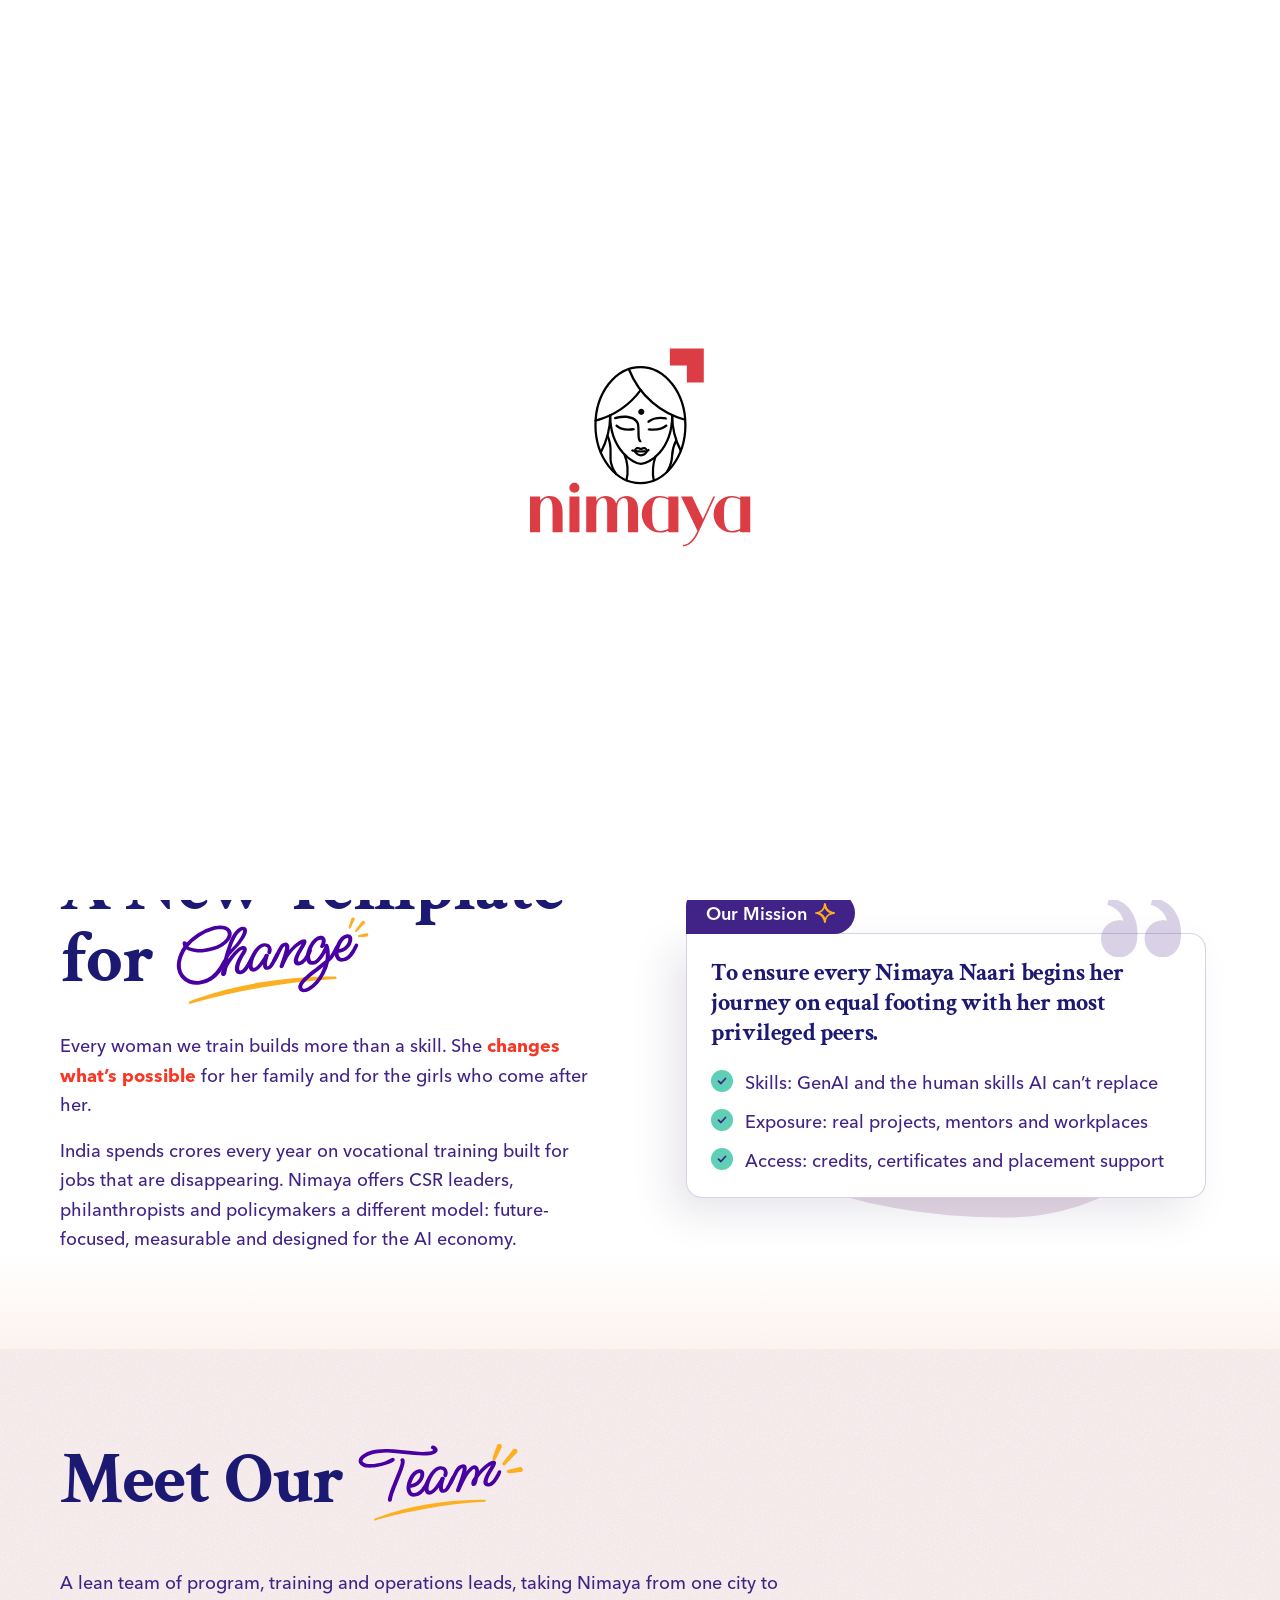
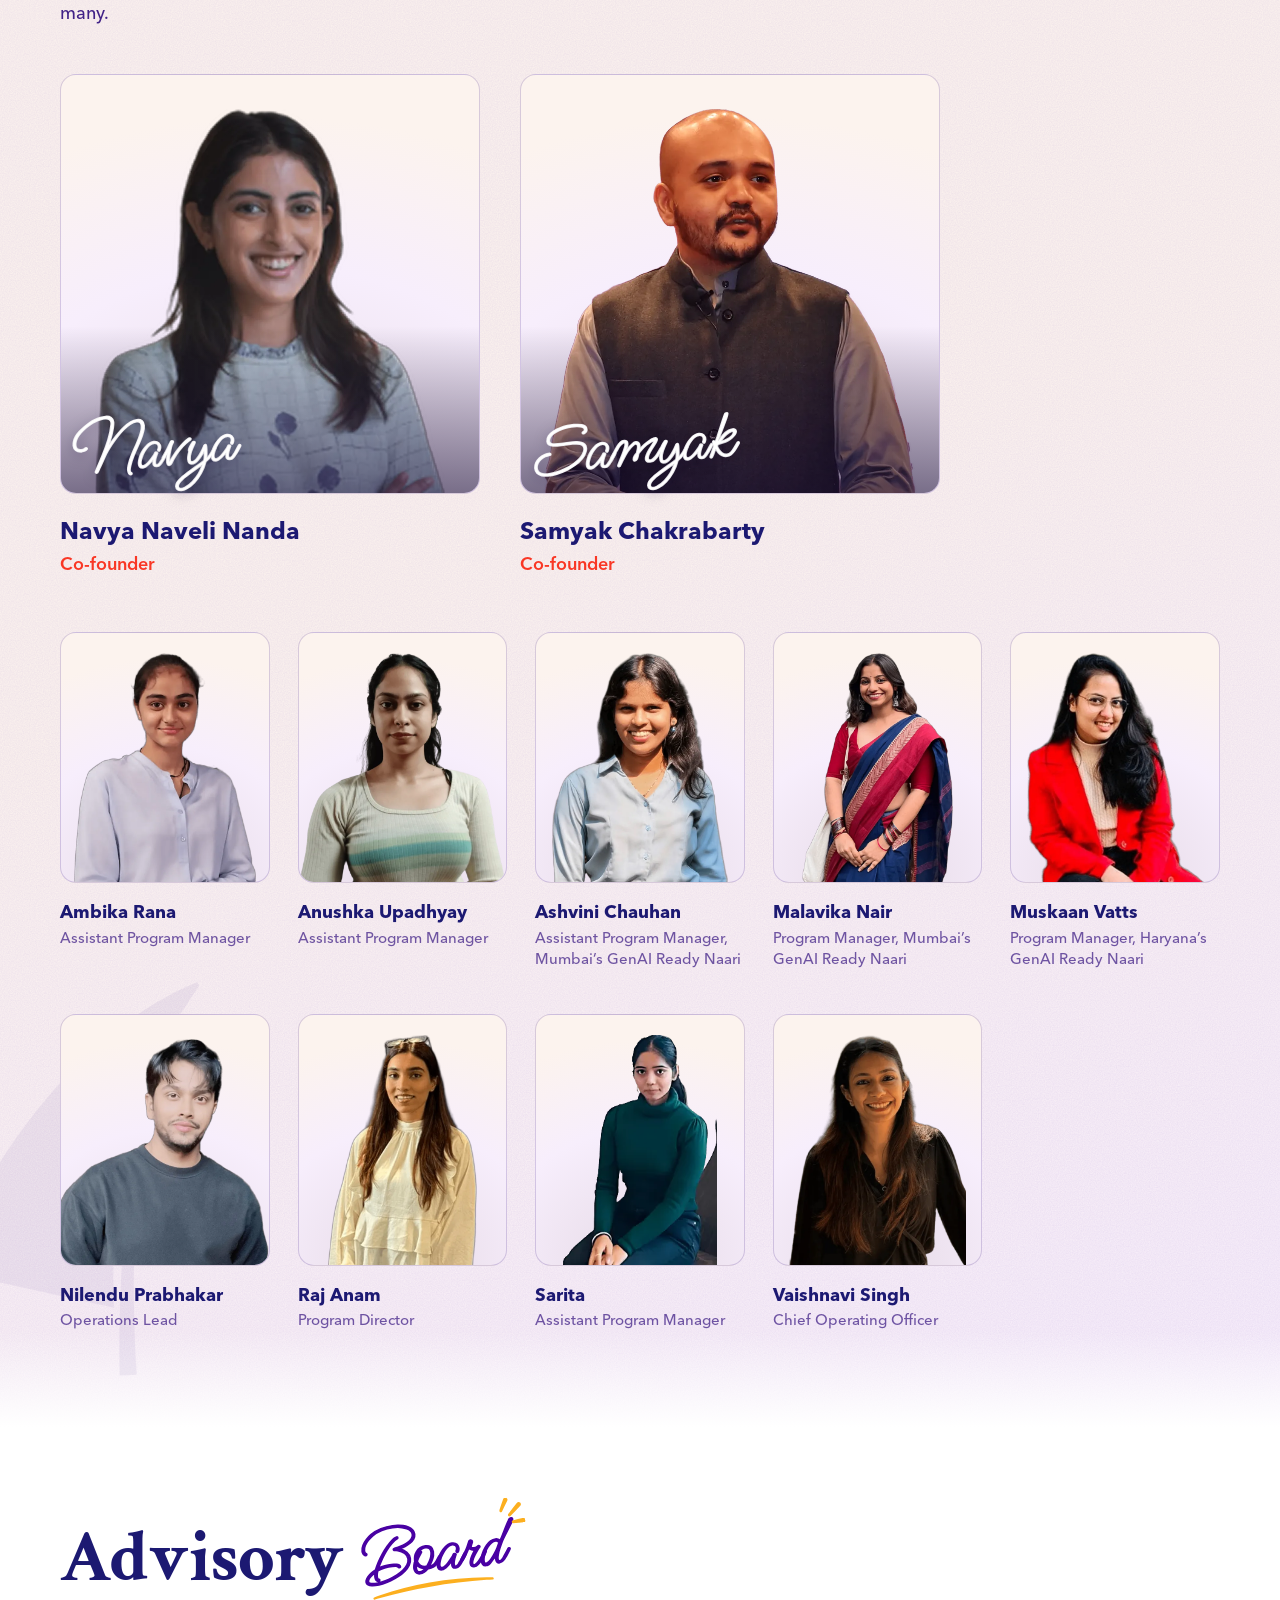
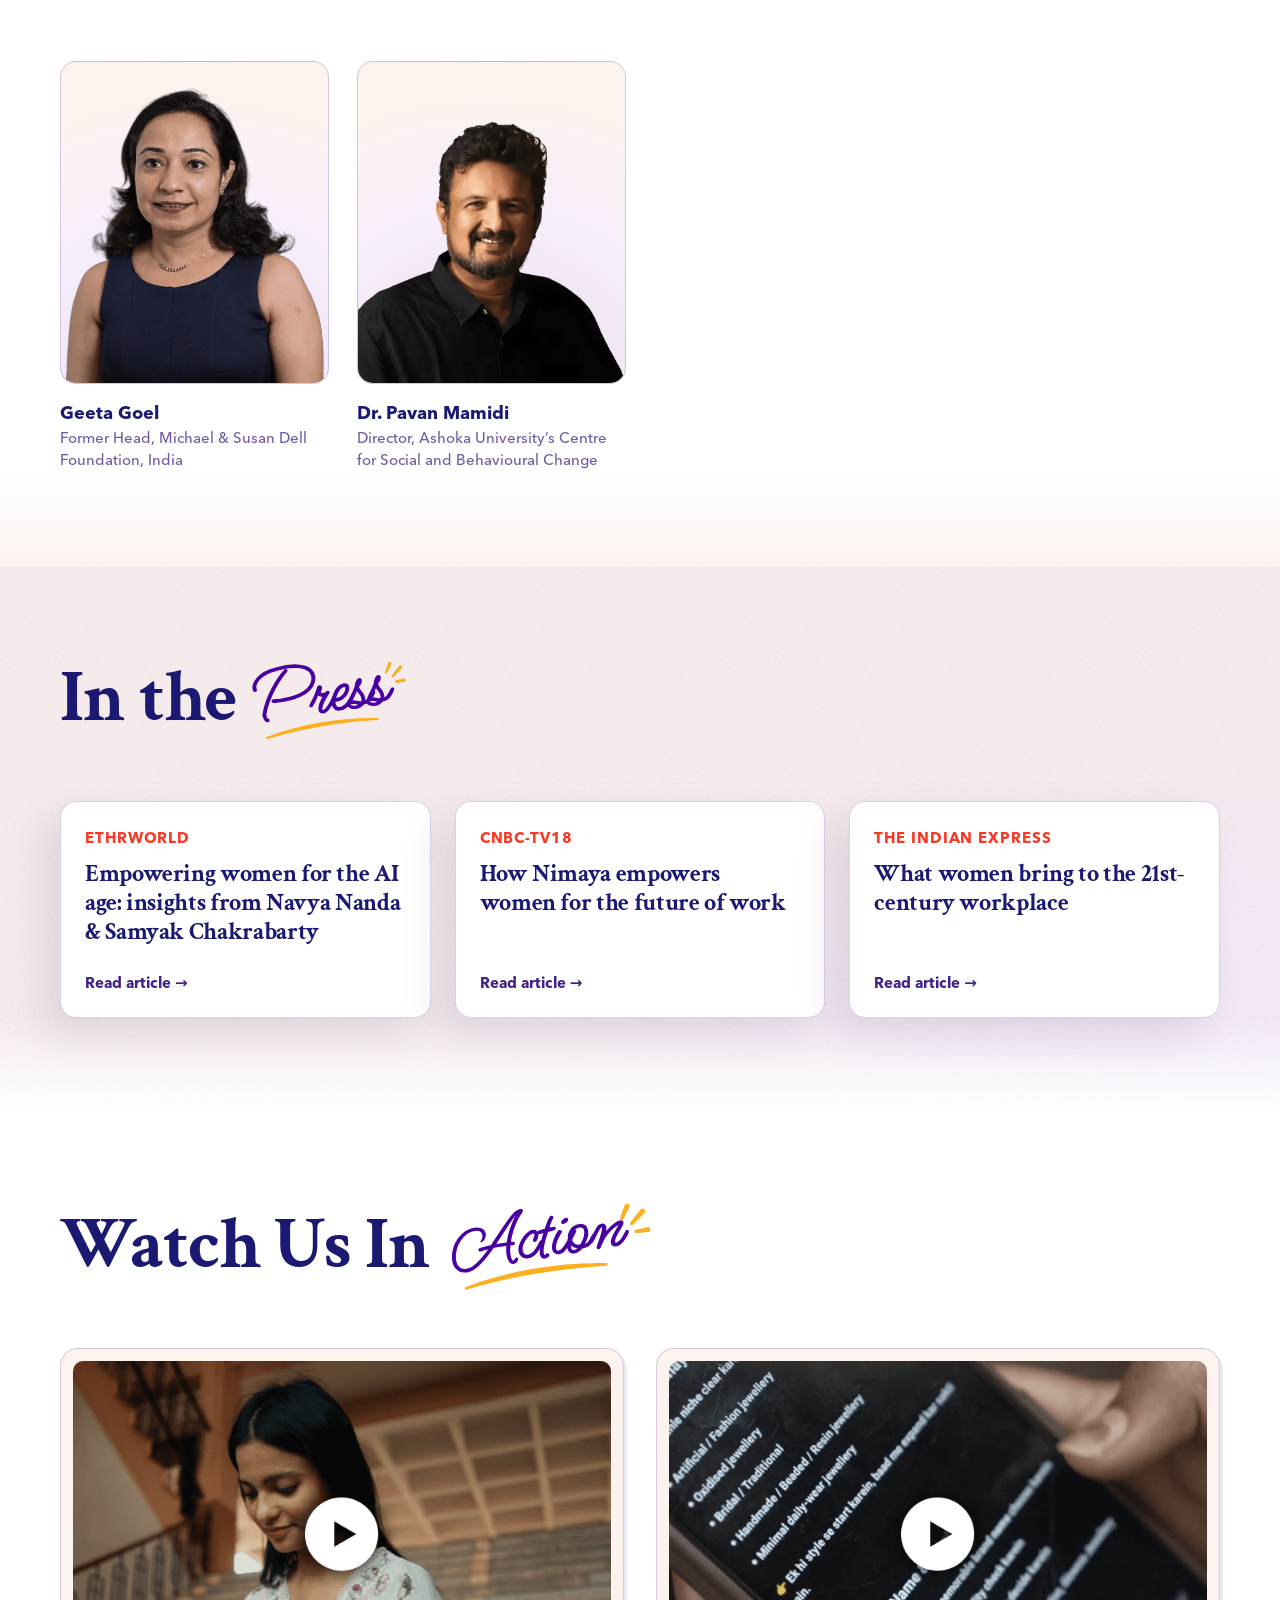
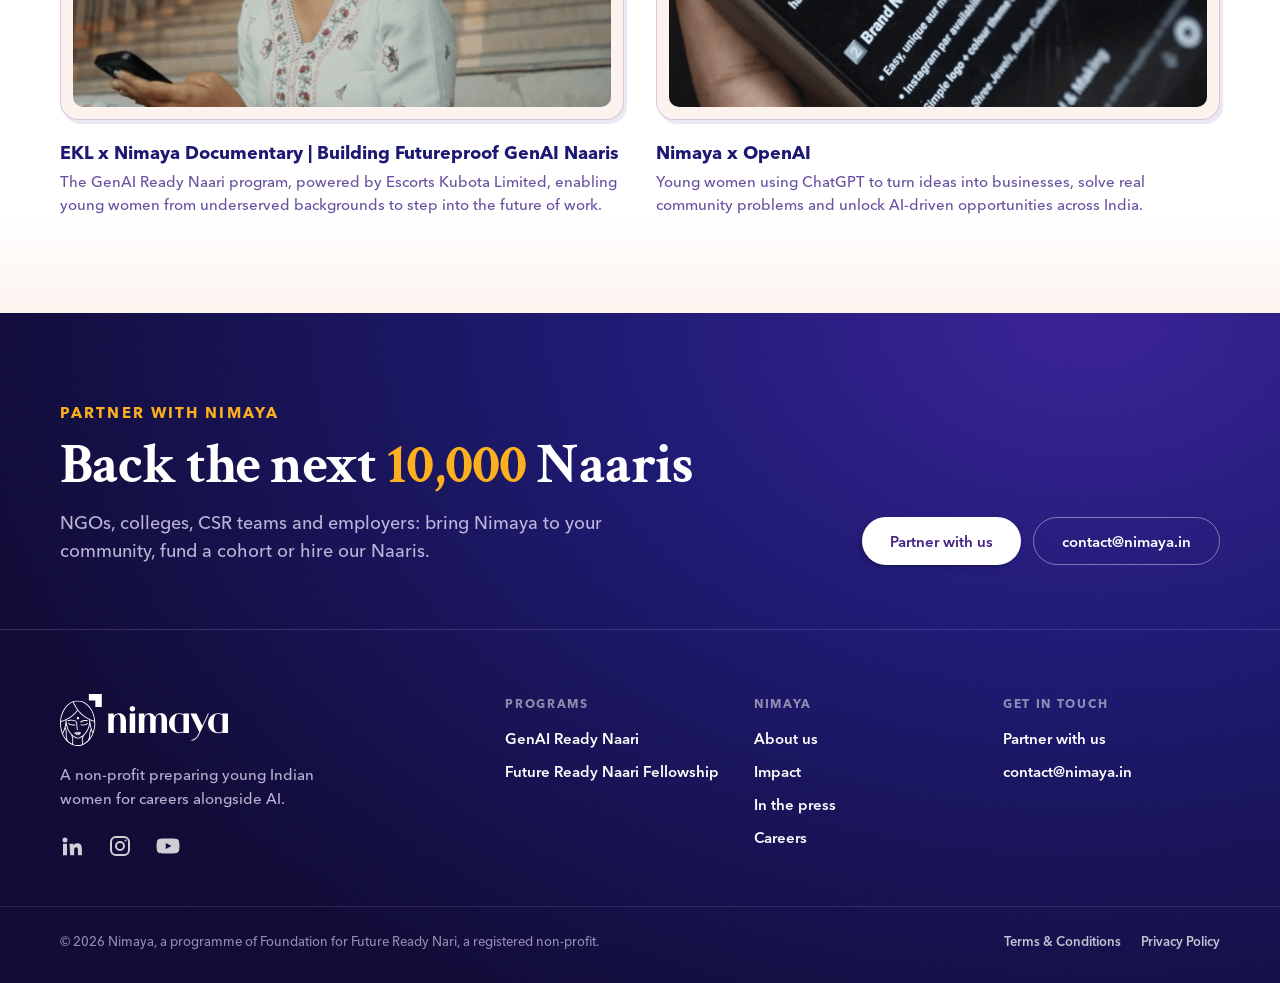
==== commit 2364c3ad: "Play the splash once per visit on any page and refresh the landing photos - Add a splash gate script" ====
--- a/about-us/index.html
+++ b/about-us/index.html
@@ -21,6 +21,9 @@
   <link rel="stylesheet" href="../css/style.css">
 </head>
 <body>
+  <!-- Splash: animated logo on white, once per visit on whichever page comes first -->
+  <div class="splash" aria-hidden="true"><div class="splash__logo"></div></div>
+  <script src="../js/splash-gate.js" data-base="../"></script>
 
   <!-- Navigation -->
   <header class="nav">
--- a/css/style.css
+++ b/css/style.css
@@ -1024,7 +1024,13 @@
 .nav__links .nav__menu a.is-active { background: var(--lav); color: var(--purple); }
 .nav__menu b { font-weight: 700; color: var(--ink); }
 .nav__menu span { color: rgba(65, 34, 135, 0.7); }
-.nav__short { display: none; font-style: normal; }
+/* Each program keeps its colour from the home Programs cards: GenAI purple, Fellowship coral */
+.nav__menu a[href*="genai-ready-naari"] { --prog: var(--purple); --prog-tint: var(--lav); }
+.nav__menu a[href*="future-naari-fellowship"] { --prog: var(--coral); --prog-tint: #fff1ec; }
+.nav__menu b { color: var(--prog, var(--ink)); }
+.nav__links .nav__menu a:hover,
+.nav__links .nav__menu a.is-active { background: var(--prog-tint, var(--lav)); }
+.nav__short { display: none; font-style: normal; color: var(--prog, inherit); }
 
 /* ============ Page heroes (inner pages) ============ */
 .hero--page { padding-block: 40px 88px; }
@@ -2085,7 +2091,7 @@
 
 /* Hero entrance: headline rises, photo opens, the word is written, cards pop in, paths draw */
 .hero__media-box { --d: 0.35s; }
-.hero .script { --write-delay: 0.75s; }
+.hero .script { --write-delay: 0.4s; }
 .js .hero__blob,
 .js .hero__glow { opacity: 0; scale: 0.92; transition: opacity var(--t-3) var(--ease) 0.2s, scale var(--t-3) var(--ease) 0.2s; }
 .js .hero.is-in .hero__blob { opacity: 1; scale: 1; }
@@ -2113,15 +2119,6 @@
 /* Milestones ride an arc (main.js sets --arc and each card's translate/rotate) */
 .pin.is-pinned .slider__viewport { padding-bottom: calc(24px + var(--arc, 0px)); }
 .pin.is-pinned .stat { transform-origin: 50% 120px; }
-.pin.is-pinned .work__trail { clip-path: inset(-50% calc(100% - var(--trail, 0) * 100%) -50% -50%); }
-.pin.is-pinned .work__text { opacity: 0.28; transition: opacity var(--t-1) var(--ease); }
-.pin.is-pinned .work__step .badge { scale: 0.82; filter: grayscale(1) opacity(0.45); transition: scale var(--t-1) var(--ease), filter var(--t-1) var(--ease); }
-.pin.is-pinned .work__step.is-on .work__text { opacity: 1; }
-.pin.is-pinned .work__step.is-on .badge { scale: 1; filter: none; }
-/* Each step's photo rises into its frame as the step lights up */
-.js .pin.is-pinned .work__img { opacity: 0.45; transition: opacity var(--t-1) var(--ease); }
-.js .pin.is-pinned .work__step.is-on .work__img { opacity: 1; }
-.js .pin.is-pinned .work__img[data-unmask]:not(.is-in) img { clip-path: inset(100% 0 0 0 round 16px); scale: 1.18; }
 
 /* Cards lean toward the cursor (main.js sets --rx/--ry on fine pointers) */
 [data-tilt] {
@@ -2171,26 +2168,31 @@
 
 /* Script draw-in: the word is "written" left to right along its tilt (clip-path wipe, in the
    element's own rotated space), then the swish draws, then the earmarks pop. Negative insets
-   keep the swish and earmarks, which sit outside the word's box, inside the visible area. */
+   keep the swish and earmarks, which sit outside the word's box, inside the visible area.
+   In a rising title the word starts with the rise (is-risen), not on its own later trigger,
+   so it is written while the serif words are still settling. */
 .js .script,
 .js .voices__name {
   clip-path: inset(-60% 100% -60% -20%);
-  transition: clip-path var(--t-3) var(--ease) var(--write-delay, 0.45s);
+  transition: clip-path 0.9s var(--ease) var(--write-delay, 0.25s);
 }
 .js .script.is-drawn,
+.js .is-risen .script,
 .js .voices__name.is-drawn { clip-path: inset(-60% -60% -60% -20%); }
 .js .script__swish {
   clip-path: inset(0 100% 0 0);
-  transition: clip-path var(--t-1) var(--ease) calc(var(--write-delay, 0.45s) + 0.7s);
-}
-.js .is-drawn .script__swish { clip-path: inset(0 0 0 0); }
+  transition: clip-path 0.5s var(--ease) calc(var(--write-delay, 0.25s) + 0.45s);
+}
+.js .is-drawn .script__swish,
+.js .is-risen .script__swish { clip-path: inset(0 0 0 0); }
 .js .script__earmarks {
   opacity: 0;
   transform: scale(0.4);
   transform-origin: 0 100%;
-  transition: opacity var(--t-1) var(--ease) calc(var(--write-delay, 0.45s) + 1s), transform var(--t-1) var(--ease) calc(var(--write-delay, 0.45s) + 1s);
-}
-.js .is-drawn .script__earmarks { opacity: 1; transform: none; }
+  transition: opacity 0.4s var(--ease) calc(var(--write-delay, 0.25s) + 0.7s), transform 0.5s var(--ease) calc(var(--write-delay, 0.25s) + 0.7s);
+}
+.js .is-drawn .script__earmarks,
+.js .is-risen .script__earmarks { opacity: 1; transform: none; }
 
 /* Sparkles: slow looping swing around their resting tilt */
 @keyframes sparkle-swing {
@@ -2415,6 +2417,11 @@
 .hero__stats li + li { border-left: 1px solid var(--line); }
 .hero__num { font-family: var(--serif); font-weight: 700; font-size: var(--fs-2); line-height: 1; letter-spacing: var(--serif-tracking); color: var(--ink); font-variant-numeric: tabular-nums; }
 .hero__stat-label { font-size: var(--fs-5); font-weight: 600; line-height: 1.4; color: var(--purple); }
+/* Home: the numbers sit under the intro line as a plain 2 x 2, not a card */
+.hero__info .hero__stats,
+.hero__info .hero__stats li { background: none; border: 0; border-radius: 0; box-shadow: none; }
+.hero__info .hero__stats { margin-top: 36px; max-width: 520px; grid-template-columns: repeat(2, minmax(0, 1fr)); gap: 24px 40px; }
+.hero__info .hero__stats li { padding: 14px 0 0; border-top: 1px solid var(--line); }
 .hero--home + section { padding-block: 56px; }
 
 /* ============ How AI runs Nimaya ============ */
@@ -3319,8 +3326,7 @@
 }
 
 /* ============ Landing (Home): the name, one line, three photos ============ */
-/* data-look="dark": full-bleed photos under an ink shade, white type, the bar turns transparent over it.
-   data-look="light": the same photos as tall cards on the wash, ink type. */
+/* Full-bleed photos under an ink shade, white type; the bar turns transparent over it. */
 .landing {
   position: relative;
   isolation: isolate;
@@ -3356,9 +3362,6 @@
 .landing .hero__title { color: #fff; font-size: clamp(30px, 3.4vw, 54px); line-height: 1; }
 .landing__brand { display: flex; justify-content: center; }
 .landing__logo { width: clamp(200px, min(30vw, 36svh * 1.11), 400px); height: auto; filter: drop-shadow(0 6px 24px rgba(8, 4, 40, 0.35)); }
-.landing__logo--color,
-.landing[data-look="light"] .landing__logo--white { display: none; }
-.landing[data-look="light"] .landing__logo--color { display: block; filter: none; }
 .landing .hero__title .line + .line { margin-top: 0.34em; }
 .landing .landing__line .script { font-size: 1.7em; color: #fff; }
 .landing .script__earmarks { filter: brightness(0) invert(1); }
@@ -3371,7 +3374,6 @@
 .landing__cue span { position: absolute; left: 0; top: 0; width: 100%; height: 14px; border-radius: 2px; background: #fff; animation: landing-cue 2.2s var(--ease) infinite; }
 @keyframes landing-cue { 0% { translate: 0 -100%; } 100% { translate: 0 300%; } }
 /* TEMP look switch while choosing */
-.landing__look { position: absolute; right: 16px; bottom: 16px; z-index: 2; padding: 8px 14px; border-radius: 99px; font-size: 13px; color: #fff; background: rgba(255, 255, 255, 0.14); border: 1px solid rgba(255, 255, 255, 0.35); -webkit-backdrop-filter: blur(8px); backdrop-filter: blur(8px); }
 
 /* Entrance: the panels open upward one after another and settle from a zoom, then the name rises */
 .js .landing__panel { clip-path: inset(100% 0 0 0); transition: clip-path 1.5s var(--ease) calc(var(--i) * 0.16s); }
@@ -3382,7 +3384,7 @@
 .js .landing.is-in .landing__shade { opacity: 1; }
 .js .landing .is-risen .rise { animation-delay: calc(var(--d, 0s) + 0.55s); }
 .js .landing .is-risen .rise__in { transition-delay: calc(var(--d, 0s) + 0.55s); }
-.landing .script { --write-delay: 1.35s; }
+.landing .script { --write-delay: 0.8s; }
 
 /* Transparent bar over the dark landing until the page scrolls past it */
 .has-dark-landing .nav:not(.is-scrolled):not(.is-open) { background: transparent; border-bottom-color: transparent; -webkit-backdrop-filter: none; backdrop-filter: none; }
@@ -3393,30 +3395,14 @@
 .has-dark-landing .nav:not(.is-scrolled):not(.is-open) .nav__toggle span { background: #fff; }
 
 /* Light look */
-.landing[data-look="light"] { justify-content: flex-start; height: auto; min-height: calc(100svh - var(--nav-h)); margin-top: 0; padding-block: clamp(28px, 5vh, 56px) 72px; background: var(--wash); }
-.landing[data-look="light"] .landing__content { order: -1; padding-bottom: 0; }
-.landing[data-look="light"] .hero__title { color: var(--ink); }
-.landing[data-look="light"] .landing__line .script { color: var(--violet); }
-.landing[data-look="light"] .script__earmarks { filter: none; }
-.landing[data-look="light"] .landing__btn { background: var(--purple); color: #fff; box-shadow: var(--shadow-tag); }
-.landing[data-look="light"] .landing__btn--ghost { background: transparent; color: var(--purple); border-color: var(--purple); box-shadow: none; }
-.landing[data-look="light"] .landing__panels { position: relative; inset: auto; z-index: 0; flex: 1; width: min(1280px, 100% - 2 * var(--gutter)); min-height: 320px; max-height: 520px; margin: clamp(32px, 5vh, 56px) auto 0; gap: 20px; }
-.landing[data-look="light"] .landing__panel { border-radius: 22px; box-shadow: var(--shadow-card); }
-.landing[data-look="light"] .landing__panel:nth-child(2) { translate: 0 -28px; }
-.landing[data-look="light"] .landing__shade,
-.landing[data-look="light"] .landing__cue { display: none; }
-.landing[data-look="light"] .landing__look { color: var(--purple); background: rgba(255, 255, 255, 0.7); border-color: var(--line); }
 
 /* Phones: one photo at a time, cross-fading */
 @media (max-width: 700px) {
   .landing { min-height: 560px; }
   .landing__panels { grid-template-columns: minmax(0, 1fr); }
   .landing__panel { grid-area: 1 / 1; animation: landing-cycle 15s linear calc(var(--i) * 5s - 15s) infinite; }
-  .landing[data-look="light"] .landing__panels { height: 56svh; max-height: none; min-height: 0; flex: none; }
-  .landing[data-look="light"] .landing__panel:nth-child(2) { translate: none; }
   .landing__logo { width: min(62vw, 260px); }
   .landing .hero__title { font-size: 26px; }
-  .landing__look { right: 10px; bottom: 10px; }
 }
 @keyframes landing-cycle {
   0%, 33.3% { opacity: 1; }
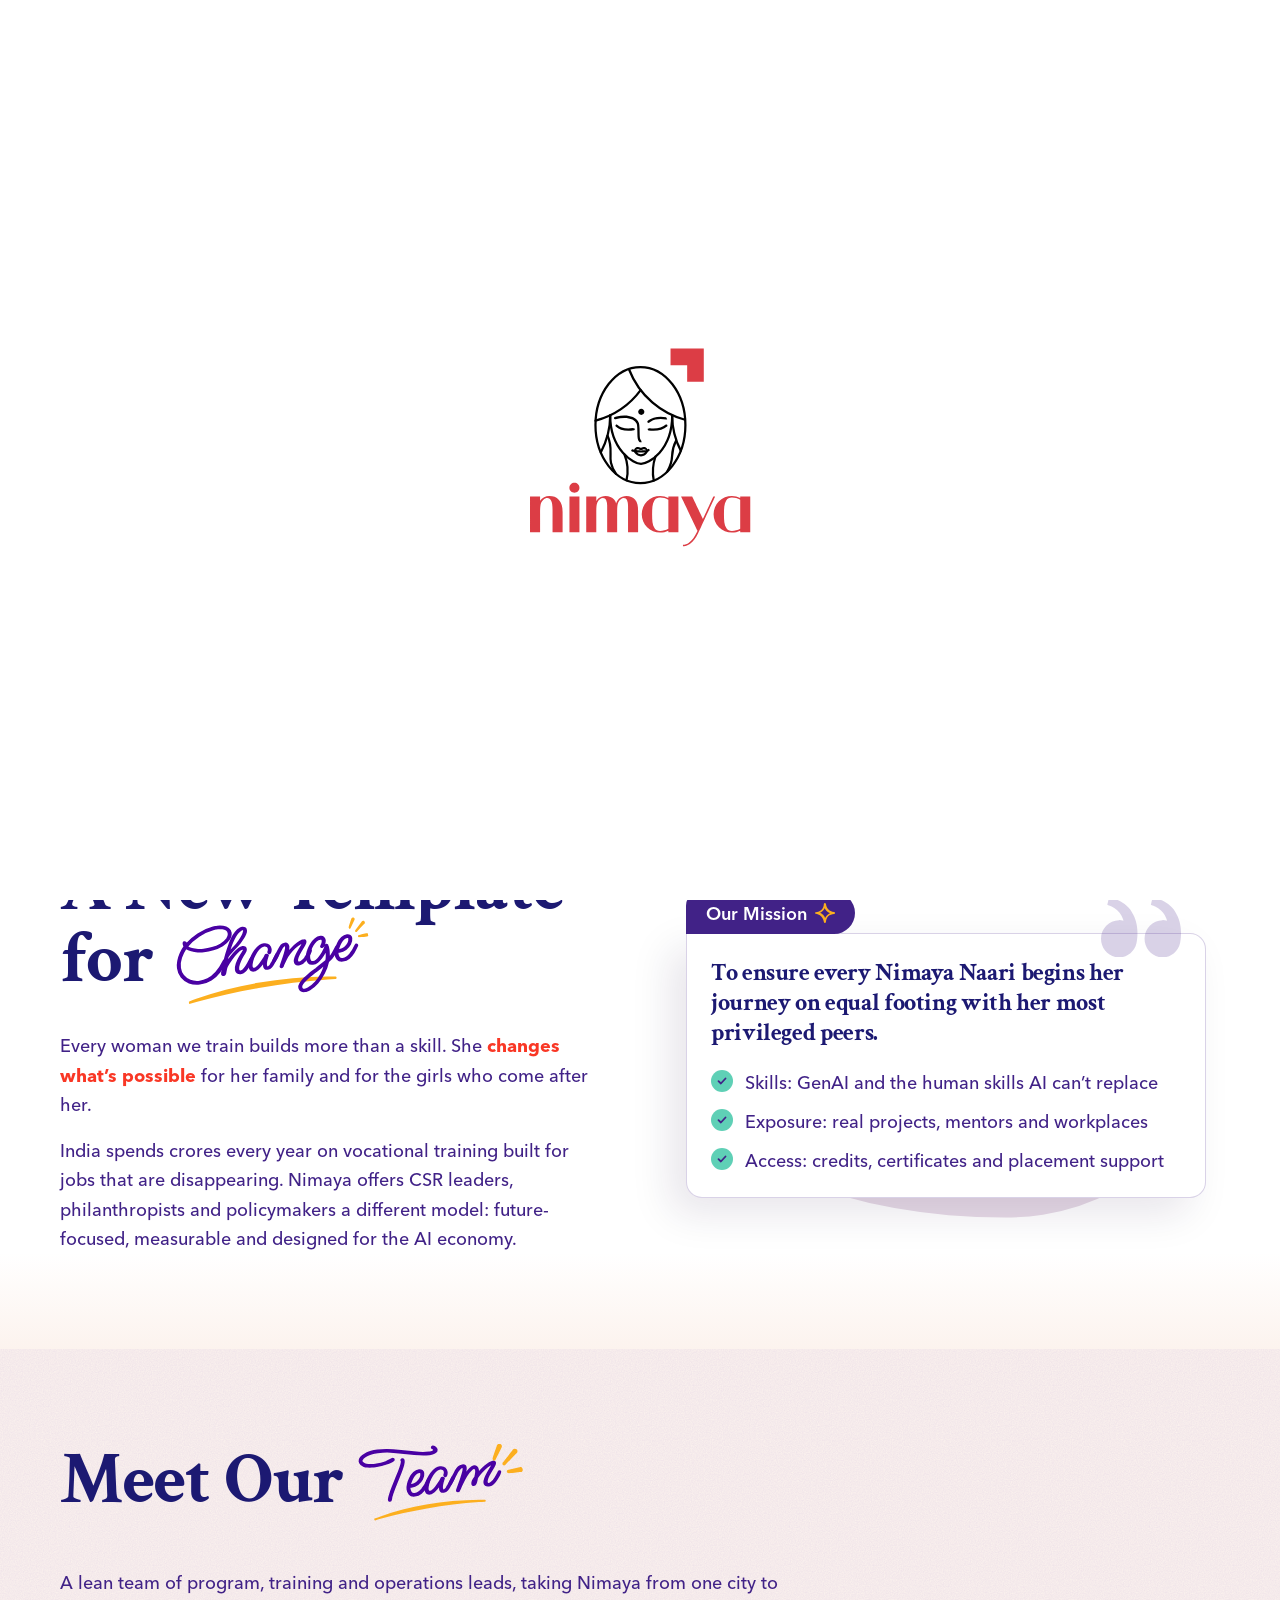
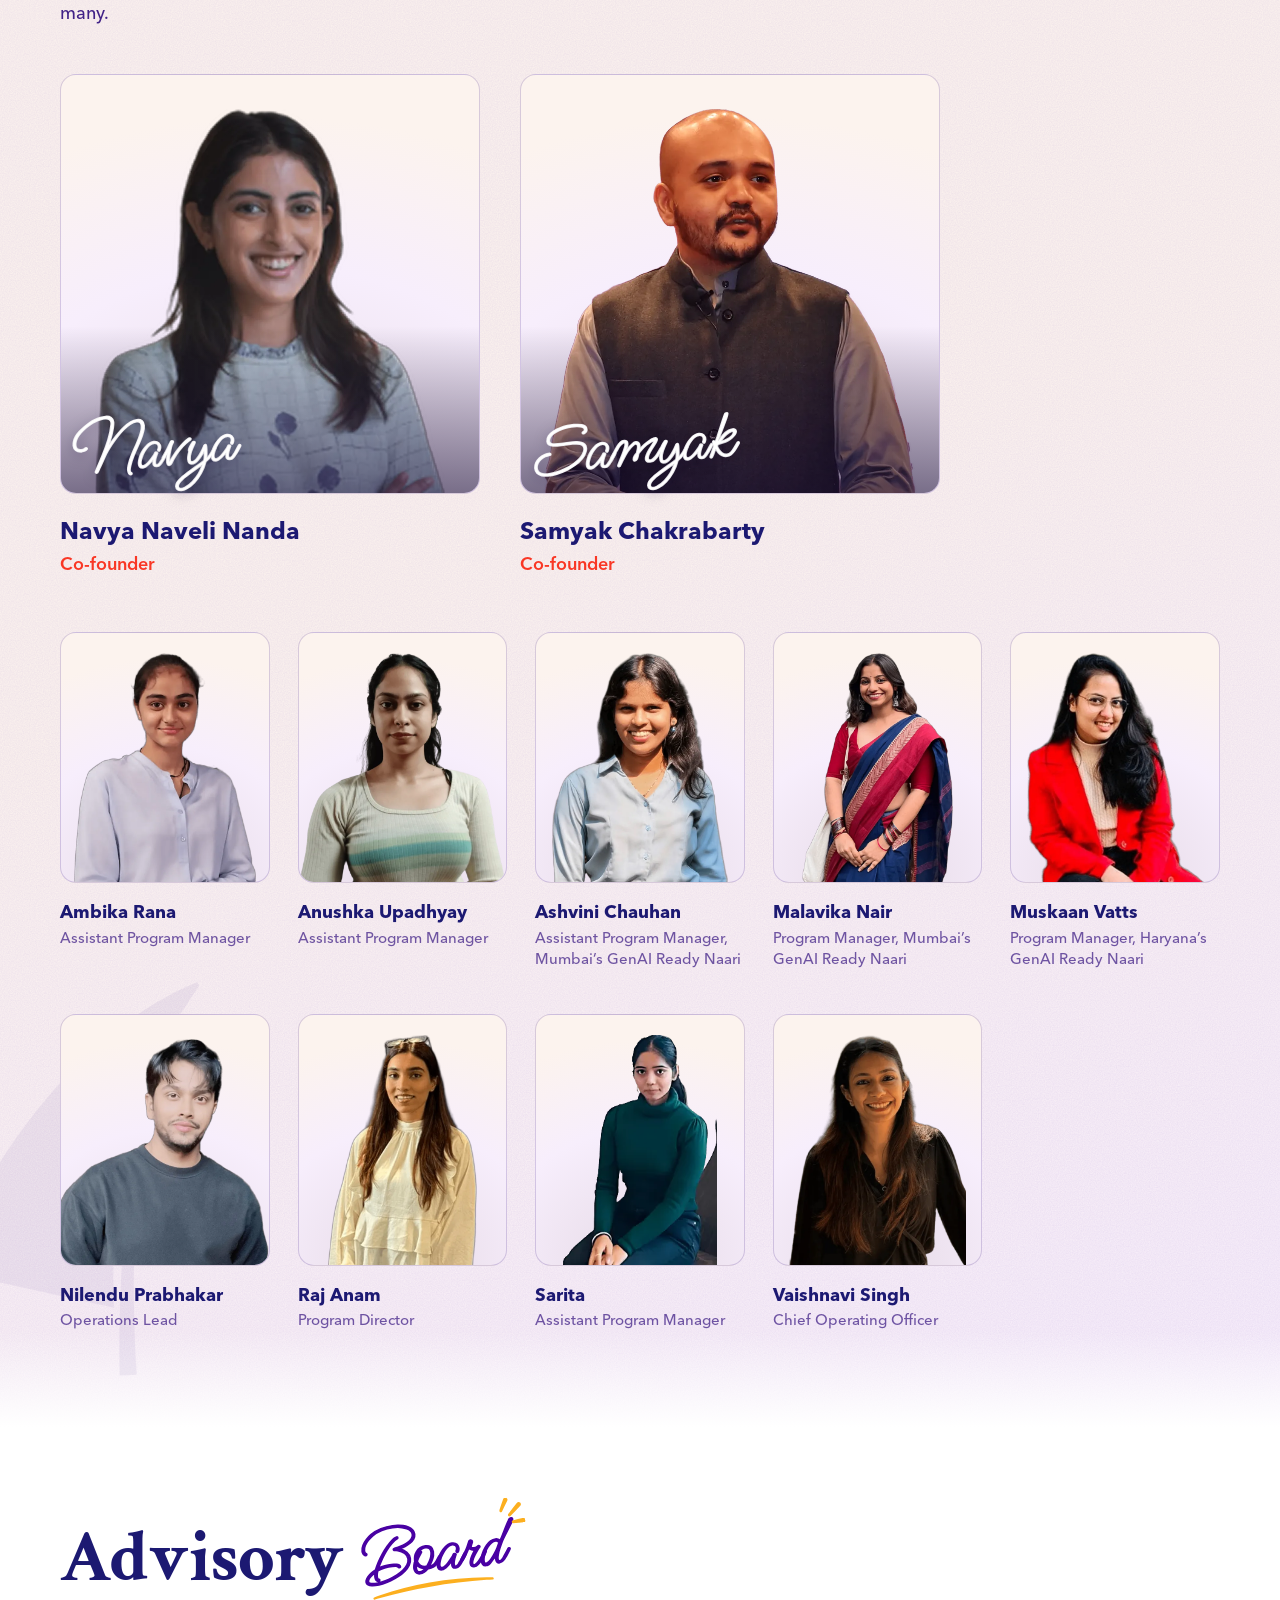
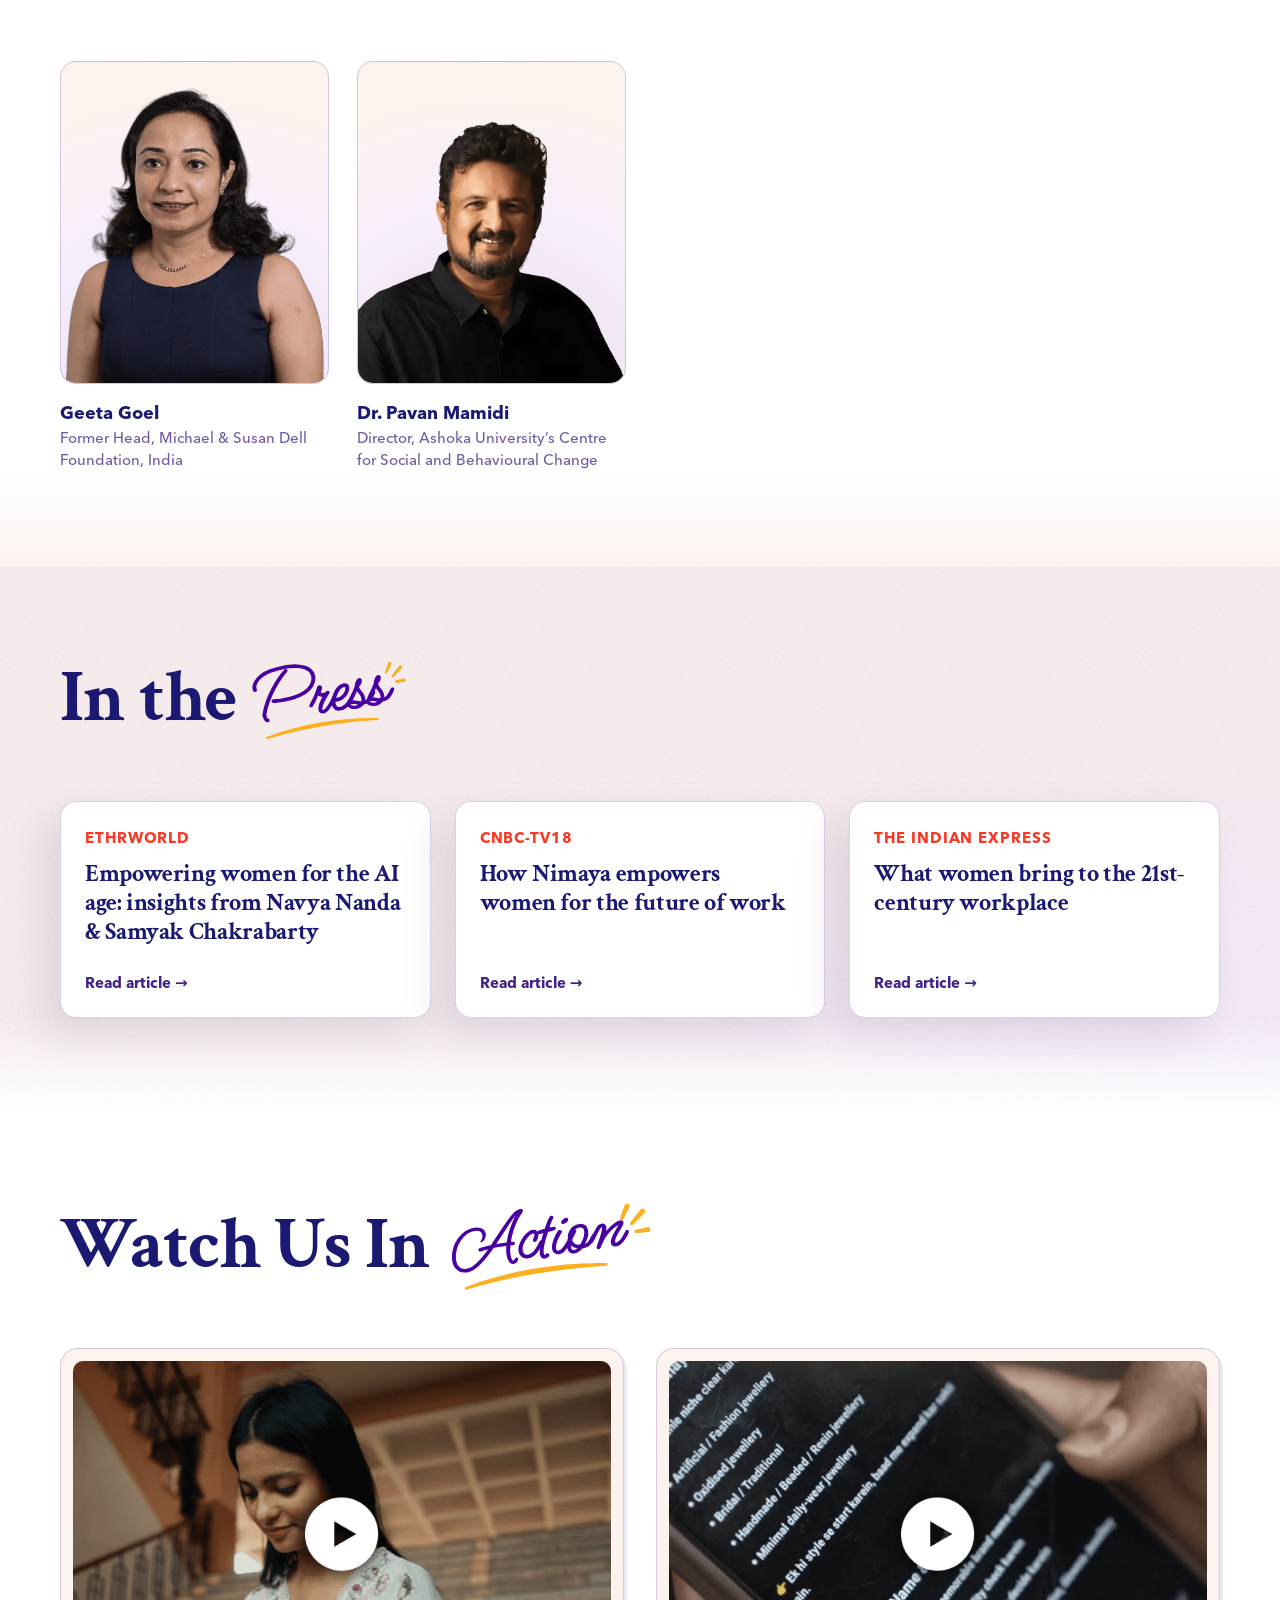
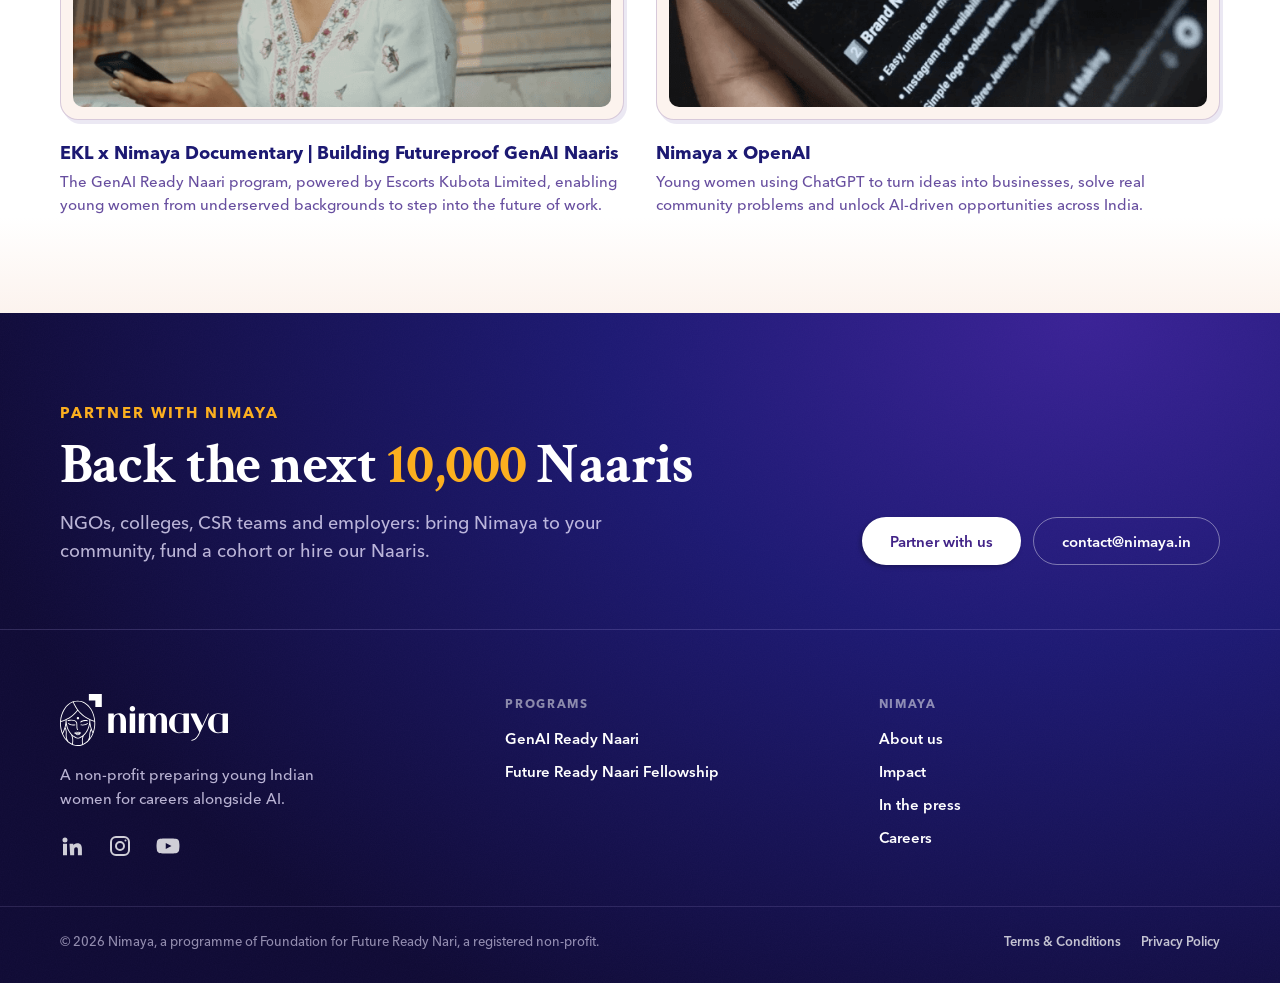
==== commit 9eecde0e: "Trim the footer and fix Home layout issues on phones and tablets - Footer: remove the "Get in touch"" ====
--- a/about-us/index.html
+++ b/about-us/index.html
@@ -218,11 +218,6 @@
           <a href="../about-us/#press">In the press</a>
           <a href="../careers/">Careers</a>
         </div>
-        <div class="footer__col">
-          <p class="footer__head">Get in touch</p>
-          <a href="../contact-us/">Partner with us</a>
-          <a href="mailto:contact@nimaya.in">contact@nimaya.in</a>
-        </div>
       </nav>
     </div>
     <div class="wrap footer__bottom">
--- a/css/style.css
+++ b/css/style.css
@@ -748,7 +748,8 @@
 .program__name { font-size: var(--fs-3); font-weight: 500; line-height: 1.3; overflow-wrap: anywhere; }
 .program .card__body { --pad: 28px; flex: 1; display: flex; flex-direction: column; align-items: flex-start; gap: 22px; padding: 0 var(--pad) 32px; }
 /* Photo runs edge to edge, straight under the banner */
-.program__img { width: calc(100% + 2 * var(--pad)); margin-inline: calc(-1 * var(--pad)); aspect-ratio: 700 / 254; overflow: hidden; }
+/* 16:9 so the people in the photos aren't cut off at the head or hands (was a 2.75:1 strip) */
+.program__img { width: calc(100% + 2 * var(--pad)); margin-inline: calc(-1 * var(--pad)); aspect-ratio: 16 / 9; overflow: hidden; }
 .program__img img { width: 100%; height: 100%; object-fit: cover; }
 .program .btn { margin-top: auto; }
 
@@ -2066,6 +2067,9 @@
 /* Titles: each line rises from behind its own baseline. The clip lifts once the
    rise has finished so swishes and earmarks can overhang again. */
 .rise, .rise__in { display: block; }
+/* Hero lines stay hidden until main.js wraps them, so nothing shows at rest before the entrance */
+.js .hero__title .line { visibility: hidden; }
+.js .hero__title .line > .rise { visibility: visible; }
 .js .rise { clip-path: inset(-50% -50% -0.14em -50%); }
 .js .rise__in { translate: 0 125%; }
 .js .is-risen .rise { animation: rise-unclip var(--t-2) linear var(--d, 0s) forwards; }
@@ -2553,6 +2557,8 @@
 .why__media { display: block; }
 .why__photo { width: 100%; aspect-ratio: 1 / 1.05; }
 .why__photo img { object-position: 50% 40%; }
+/* The quote sits between two dashed rules; its mark (flipped into a closing mark)
+   follows the first line inline, so it takes no height of its own */
 .why__quote-big {
   margin: 32px 0 28px;
   padding: 28px 0;
@@ -2564,7 +2570,7 @@
   letter-spacing: var(--serif-tracking);
   color: var(--coral);
 }
-.why__qmark { width: 52px; height: auto; margin-bottom: 14px; }
+.why__qmark { display: inline-block; width: 0.9em; height: auto; margin-left: 0.25em; vertical-align: 0.35em; scale: -1 -1; }
 
 /* ============ Milestones (static) ============ */
 .milestones__grid { margin-top: 48px; display: grid; grid-template-columns: repeat(4, minmax(0, 1fr)); gap: 28px; }
@@ -2690,6 +2696,8 @@
 .footer__brand .footer__social { margin-top: 24px; }
 .footer__social a { color: rgba(255, 255, 255, 0.8); }
 .footer__cols { display: grid; grid-template-columns: repeat(3, minmax(0, 1fr)); gap: 32px; }
+/* With the CTA band above, contact links aren't repeated: two columns */
+.footer:not(.footer--plain) .footer__cols { grid-template-columns: repeat(2, minmax(0, 1fr)); }
 .footer__col { display: flex; flex-direction: column; align-items: flex-start; gap: 12px; }
 .footer__head { margin-bottom: 4px; font-size: 12px; font-weight: 700; letter-spacing: 0.14em; text-transform: uppercase; color: rgba(255, 255, 255, 0.5); }
 .footer__col a { font-size: var(--fs-5); font-weight: 600; line-height: 1.4; color: #fff; transition: color var(--t-1) var(--ease); }
@@ -2776,7 +2784,7 @@
   :root { --section-pad: 64px; }
   .footer__cta { padding-top: 64px; padding-bottom: 48px; }
   .footer__cols { grid-template-columns: repeat(2, minmax(0, 1fr)); gap: 28px 20px; }
-  .footer__cols .footer__col:last-child { grid-column: 1 / -1; }
+  .footer--plain .footer__cols .footer__col:last-child { grid-column: 1 / -1; }
   .footer__cta-btns, .footer__cta-btns .btn { width: 100%; }
   /* Diagram labels are in SVG units; scale them up so they stay readable on a phone */
   .ai-net__agent text { font-size: 24px; }
@@ -2867,6 +2875,37 @@
 .accredit-line b { color: var(--ink); }
 .accredit-line img { height: 34px; width: auto; }
 .accredit-line .caption { font-weight: 700; letter-spacing: 0.14em; text-transform: uppercase; font-size: 12px; color: var(--grey); }
+
+/* Accreditation, Home: a credential panel beside the Our Programs intro, above the cards */
+.programs__top {
+  position: relative;
+  z-index: 1;
+  display: grid;
+  grid-template-columns: minmax(0, 640px) minmax(0, 380px);
+  justify-content: space-between;
+  align-items: end;
+  gap: 32px 48px;
+}
+.programs__accredit { display: grid; gap: 16px; }
+.programs__accredit-head { display: flex; align-items: center; gap: 14px; }
+.programs__seal { width: 52px; height: 52px; flex: none; display: flex; align-items: center; justify-content: center; border-radius: 50%; background: var(--purple); color: var(--yellow); }
+.programs__seal svg { width: 28px; height: 28px; fill: none; stroke: currentColor; stroke-width: 1.7; stroke-linecap: round; stroke-linejoin: round; }
+.programs__accredit .caption { font-weight: 700; letter-spacing: 0.14em; text-transform: uppercase; font-size: 12px; color: var(--grey); }
+.programs__accredit-title { font-size: var(--fs-3); font-weight: 700; line-height: 1.2; color: var(--ink); }
+.programs__accredit-text { font-size: var(--fs-5); line-height: 1.5; color: var(--purple); text-wrap: balance; }
+.programs__accredit-text b { color: var(--ink); }
+.programs__accredit-foot { display: flex; align-items: center; justify-content: space-between; gap: 16px; padding-top: 14px; border-top: 1px solid var(--line); }
+.programs__accredit-foot img { height: 40px; width: auto; }
+/* Desktop: right-aligned against the edge of the section, seal on the outside */
+@media (min-width: 901px) {
+  .programs__accredit { text-align: right; justify-items: end; }
+  .programs__accredit-head { flex-direction: row-reverse; }
+  .programs__accredit-foot { justify-content: flex-end; width: 100%; }
+}
+@media (max-width: 900px) {
+  .programs__top { grid-template-columns: minmax(0, 1fr); }
+  .programs__accredit { max-width: 480px; }
+}
 
 /* ============ Atlas: India at night, one popup at a time ============ */
 /* Deep ink panel so the map stands apart from the light page; every city is a warm light */
@@ -3355,6 +3394,8 @@
   inset: 0;
   z-index: -1;
   background:
+    /* Dark band under the transparent bar, so its white logo reads on bright photos */
+    linear-gradient(180deg, rgba(18, 12, 64, 0.6) 0%, rgba(18, 12, 64, 0) calc(var(--nav-h) + 80px)),
     radial-gradient(120% 70% at 50% 100%, rgba(18, 12, 64, 0.92) 0%, rgba(18, 12, 64, 0.55) 55%, rgba(18, 12, 64, 0) 100%),
     linear-gradient(180deg, rgba(18, 12, 64, 0.55) 0%, rgba(18, 12, 64, 0.2) 35%, rgba(18, 12, 64, 0.5) 100%);
 }
@@ -3418,3 +3459,117 @@
 .why__photo[data-fade] img { position: absolute; inset: 0; opacity: 0; transition: opacity 1.2s var(--ease), clip-path var(--t-3) var(--ease) var(--d, 0s), scale var(--t-3) var(--ease) var(--d, 0s); }
 .why__photo[data-fade] img.is-on { opacity: 1; }
 .why .why__quote-big { margin-top: 0; }
+
+/* ============ Home: phone pass ============ */
+/* Our Why: breathing room between the body paragraphs */
+.why__info .body + .body { margin-top: 12px; }
+
+/* How AI runs Nimaya, stacked: the network sits right under the intro, steps follow */
+@media (max-width: 1100px) {
+  .ai__wrap { row-gap: 0; }
+  .ai__info { display: contents; }
+  .ai__eyebrow { order: 1; }
+  .ai__info .display { order: 2; }
+  .ai__lead { order: 3; }
+  .ai__viz { order: 4; width: 100%; margin-top: 32px; }
+  .ai__steps { order: 5; }
+}
+
+/* Map, phones: the panel under the map holds every card in one cell, so the tour
+   swaps cards without the page below jumping */
+@media (max-width: 700px) {
+  .reach-map__panel { display: grid; }
+  .reach-map__panel::before,
+  .reach-map__panel .reach-card { grid-area: 1 / 1; }
+  .reach-map__panel .reach-card { align-self: start; }
+  .reach-map__panel .reach-card:not(.is-open) { display: block; }
+}
+
+@media (max-width: 600px) {
+  /* Partners: logos scaled to the screen */
+  .ticker { height: 72px; }
+  .ticker__list { gap: 40px; }
+  .ticker__list img, .ticker__list img[height="72"] { height: 44px; }
+  .ticker__list li::after { right: -20px; height: 40px; margin-top: -20px; }
+
+  /* AI steps: a tight list instead of four tall cards */
+  .ai__steps { margin-top: 28px; gap: 0; }
+  .ai__steps li { padding: 14px 0; gap: 14px; border: 0; border-top: 1px solid var(--ai-line); border-radius: 0; background: none; }
+  .ai__steps li:last-child { border-bottom: 1px solid var(--ai-line); }
+  .ai__steps p { margin-top: 2px; }
+
+  /* Milestones: one wide tile at a time, the next peeking in, swiped sideways */
+  .milestones__grid {
+    display: flex;
+    gap: 16px;
+    margin-inline: calc(-1 * var(--gutter));
+    padding: 4px var(--gutter) 12px;
+    overflow-x: auto;
+    scroll-snap-type: x mandatory;
+    scroll-padding-inline: var(--gutter);
+    scrollbar-width: none;
+  }
+  .milestones__grid::-webkit-scrollbar { display: none; }
+  .milestones__grid .stat { flex: 0 0 80%; scroll-snap-align: start; }
+  .milestones__grid .stat__media { padding: 14px; border-radius: 18px; }
+  .milestones__grid .stat__desc { font-size: var(--fs-5); }
+
+  /* Program facts: compact rows that keep their one-line descriptions */
+  .program__facts { gap: 8px; }
+  .program__facts li { display: grid; grid-template-columns: 36px minmax(0, 1fr); column-gap: 12px; row-gap: 1px; align-items: center; padding: 10px 14px; }
+  .program__facts .program__icon { grid-row: span 2; width: 36px; height: 36px; }
+  .program__facts .program__icon svg { width: 19px; height: 19px; }
+  .program__facts li > span:last-child { display: block; margin-left: 0; text-align: left; }
+
+  /* How We Work: a vertical timeline, the dotted trail running badge to badge */
+  .work__list { grid-template-columns: minmax(0, 1fr); gap: 28px; }
+  .work__step { display: grid; grid-template-columns: 56px minmax(0, 1fr) 96px; column-gap: 16px; align-items: start; }
+  .work__step:not(:last-child)::before {
+    content: "";
+    position: absolute;
+    left: 27px;
+    top: 56px;
+    bottom: -28px;
+    border-left: 2px dotted var(--lilac);
+  }
+  .work__text { min-height: 0; margin-top: 4px; }
+  .work__img { margin-top: 0; border-radius: 14px; }
+}
+
+/* ============ Home: visual pass fixes ============ */
+/* Milestones: every tile keeps its 4:3 shape, so titles line up across a row */
+.milestones__grid .stat__media { overflow: hidden; }
+/* Short last lines instead of one stray word */
+.ai__steps p { text-wrap: pretty; }
+
+/* Map, phones: with no city open, the hint sits in the middle of the reserved space */
+@media (max-width: 700px) {
+  .reach-map__panel:not(:has(.is-open))::before { display: grid; place-items: center; }
+}
+
+/* Tablet: the news pair sits side by side, the AI steps in two columns, a bigger quote */
+@media (min-width: 701px) and (max-width: 900px) {
+  .news__grid { grid-template-columns: repeat(2, minmax(0, 1fr)); gap: 32px; }
+}
+/* Half-width article card: smaller portraits so they clear the outlet name and button */
+@media (min-width: 701px) and (max-width: 1100px) {
+  .news__cover--article { padding: 20px; }
+  .news__outlet { font-size: 36px; }
+  .news__people { right: 20px; bottom: 20px; }
+  .news__people img { width: 84px; height: 84px; }
+  .news__people img + img { margin-left: -20px; }
+}
+@media (min-width: 601px) and (max-width: 1100px) {
+  .ai__steps { grid-template-columns: repeat(2, minmax(0, 1fr)); }
+}
+@media (max-width: 900px) {
+  .why__quote-big { font-size: clamp(30px, 5.4vw, 44px); }
+  .programs__cards { margin-top: 40px; }
+}
+
+@media (max-width: 600px) {
+  /* AI: the diagram's empty outer ring already gives room above the steps */
+  .ai__viz { margin-top: 24px; }
+  .ai__steps { margin-top: 4px; }
+  .hero--home .hero__sub { text-wrap: pretty; }
+}
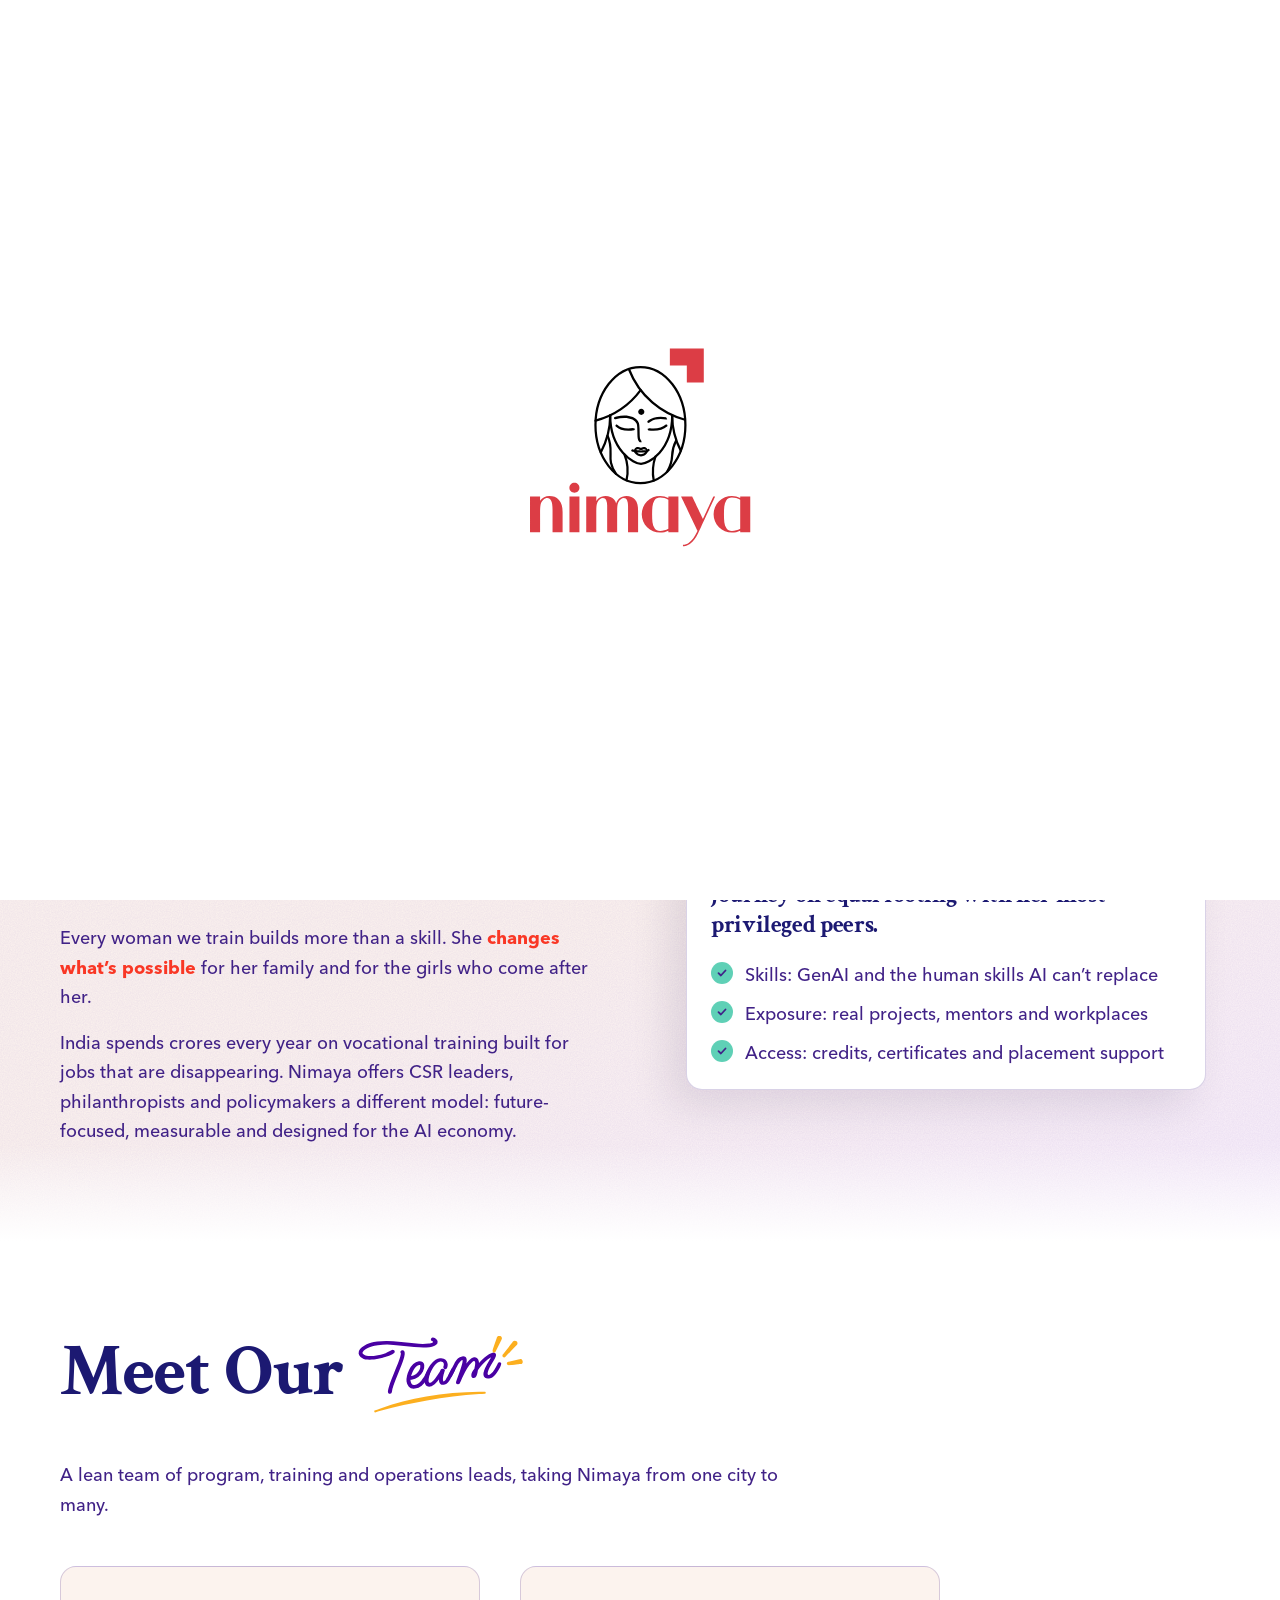
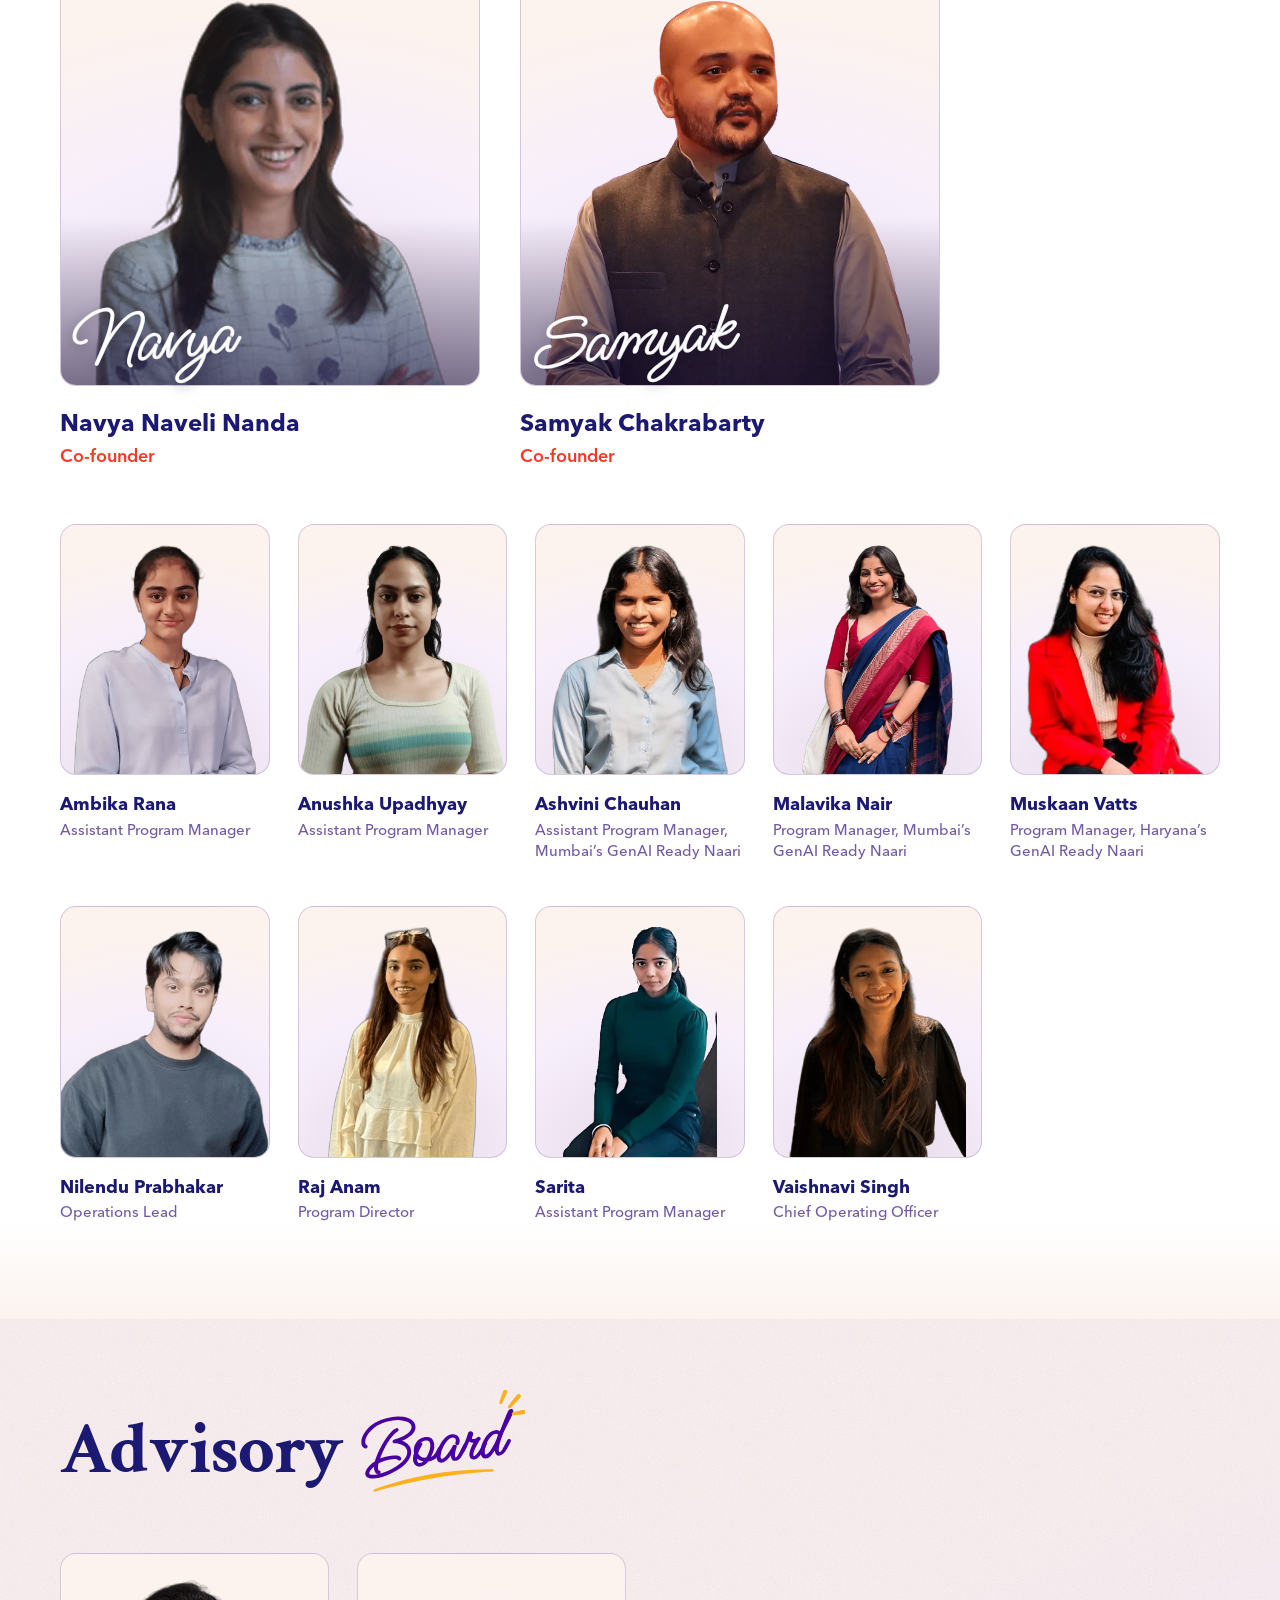
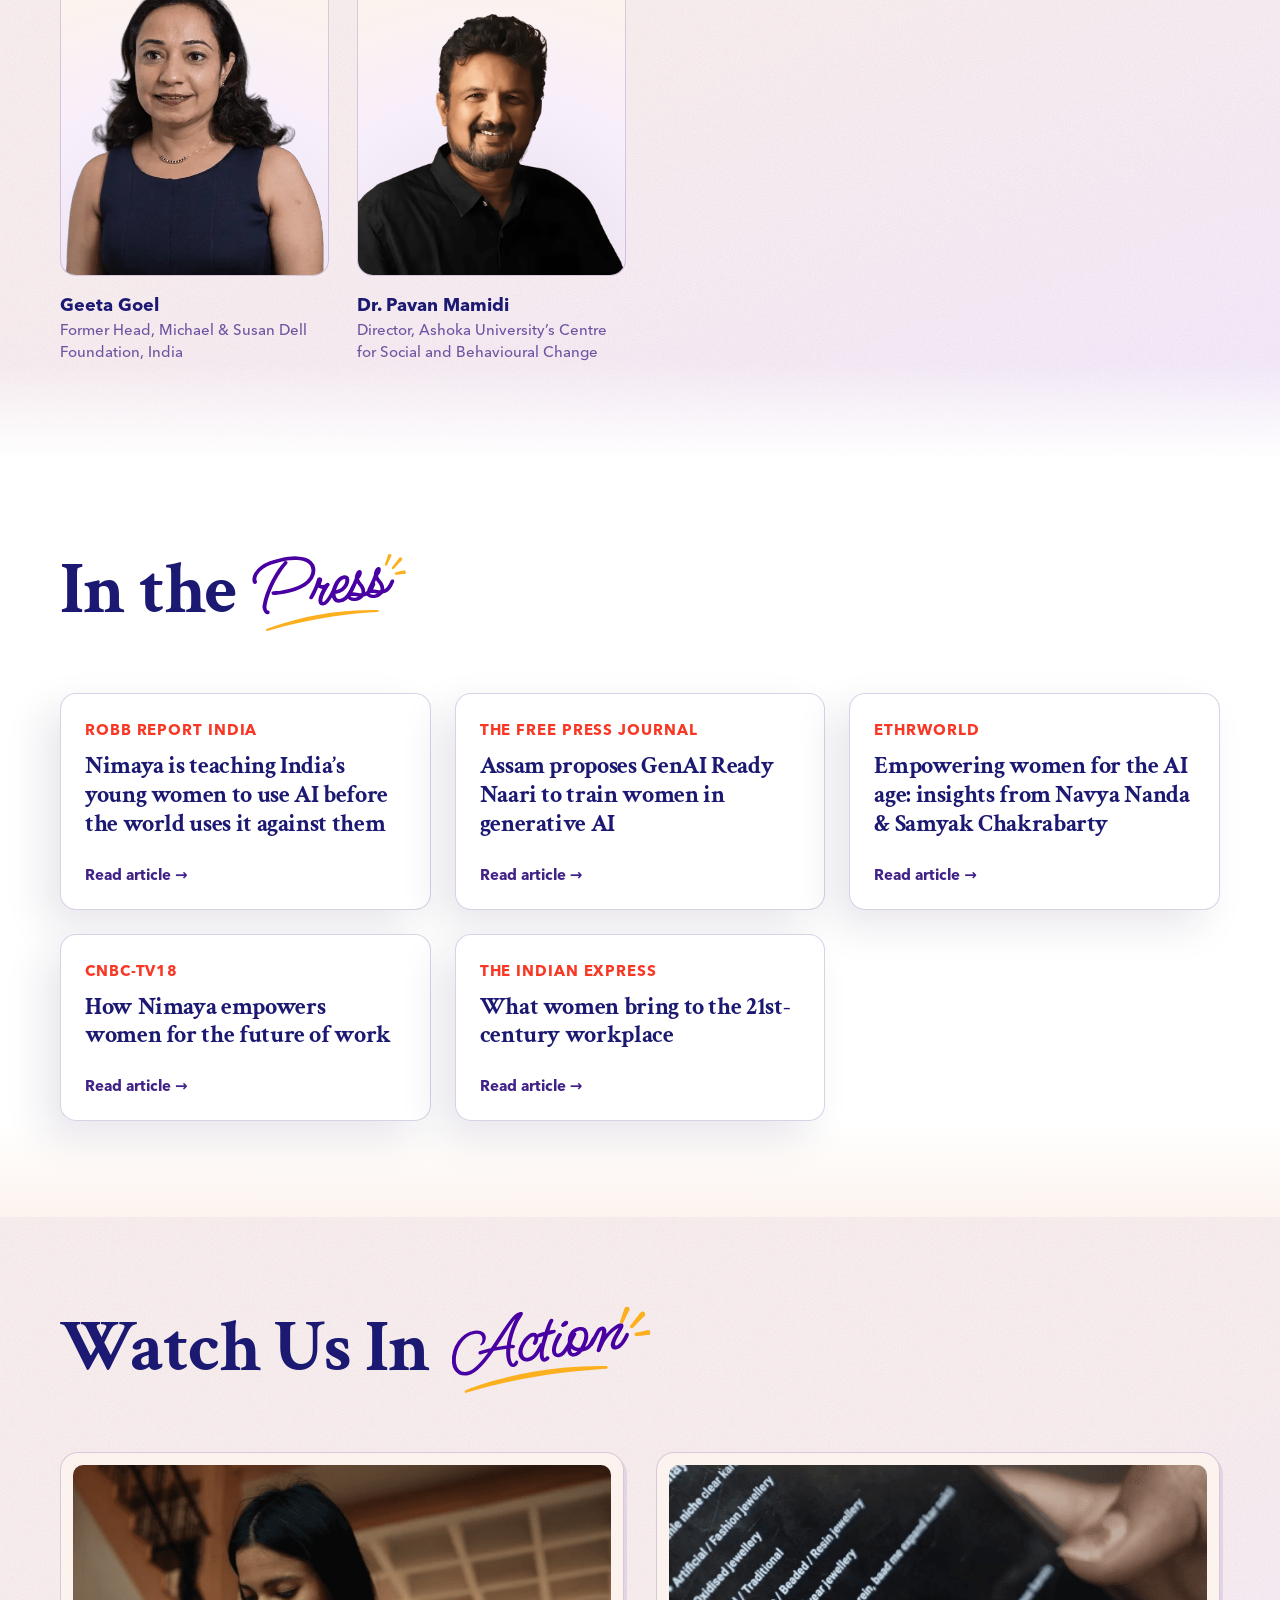
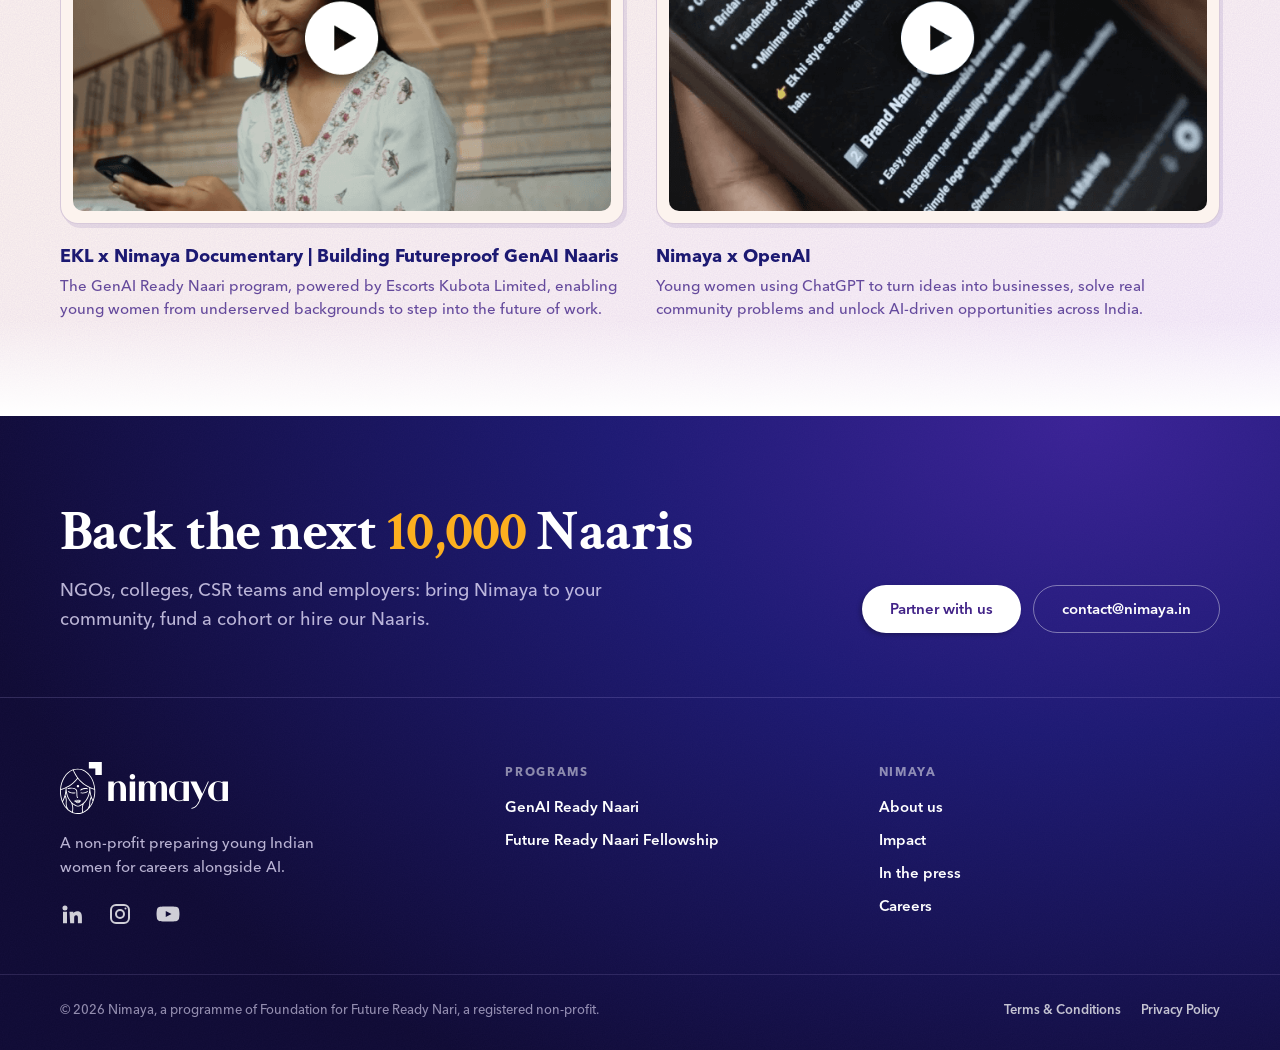
==== commit 4d64fb5d: "Bring Home's look to the inner pages and swap in photos shot in each city - Inner pages: replace the" ====
--- a/about-us/index.html
+++ b/about-us/index.html
@@ -20,7 +20,7 @@
   <script>document.documentElement.classList.add("js")</script>
   <link rel="stylesheet" href="../css/style.css">
 </head>
-<body>
+<body class="has-dark-landing">
   <!-- Splash: animated logo on white, once per visit on whichever page comes first -->
   <div class="splash" aria-hidden="true"><div class="splash__logo"></div></div>
   <script src="../js/splash-gate.js" data-base="../"></script>
@@ -49,45 +49,30 @@
 
   <main>
 
-    <!-- Landing -->
-    <section class="hero hero--page">
-      <div class="glow hero__glow" aria-hidden="true" data-parallax="40"></div>
-      <div class="wrap hero__wrap">
-        <div class="hero__info">
-          <i class="motif m-mask m-star2 hero__star" aria-hidden="true" data-twinkle data-parallax="16"></i>
-          <p class="eyebrow" data-reveal="up">About us</p>
+    <!-- Landing: a dark photo hero, Home's look at a shorter height -->
+    <div class="hero landing page-hero" style="--focus: 50% 55%">
+      <figure class="page-hero__photo"><img src="../assets/img/photos/about-hero.webp" alt="Naaris from the Mumbai cohort together in the office" width="2000" height="1125" fetchpriority="high"></figure>
+      <div class="landing__shade" aria-hidden="true"></div>
+      <div class="wrap page-hero__content">
           <h1 class="hero__title">
             <span class="line">Every Naari deserves</span>
             <span class="line"><span class="hero__naari">an equal</span> <span class="script"><span class="script__swish" aria-hidden="true"></span>Star<span class="script__end script__end--tall">t<img class="script__earmarks" src="../assets/Motifs/earmarks.svg" alt="" width="17" height="18"></span></span></span>
           </h1>
-          <p class="hero__sub body" data-reveal="up" data-delay="0.45">Nimaya is a not-for-profit founded in 2021 by Navya Naveli Nanda and Samyak Chakrabarty on a simple belief: <b class="em">a young woman’s future should not be limited by her background.</b> We prepare women from India’s most underserved communities for the AI-era workplace, with GenAI skills, industry exposure and a path into their first jobs.</p>
-        </div>
-        <div class="hero__media">
-          <div class="blob hero__blob" aria-hidden="true" data-parallax="28"></div>
-          <div class="hero__media-box" data-unmask>
-            <img src="../assets/img/photos/guwahati-founders-naaris.webp" alt="Navya and Samyak with Naaris in Guwahati" width="1400" height="1120">
-          </div>
-          <i class="motif m-mask m-path3 hero__path hero__path--top" aria-hidden="true" data-draw data-parallax="10"></i>
-          <span class="motif sticker hero__sticker" aria-hidden="true" data-float>Since 2021</span>
-          <img class="sparkle hero__sparkle hero__sparkle--a" src="../assets/img/poster/sparkle.svg" alt="" width="13" height="13" data-parallax="-14">
-        </div>
-      </div>
-    </section>
+          <p class="page-hero__sub" data-reveal="up" data-delay="0.45">Nimaya is a not-for-profit founded in 2021 by Navya Naveli Nanda and Samyak Chakrabarty on a simple belief: <b class="em">a young woman’s future should not be limited by her background.</b> We prepare women from India’s most underserved communities for the AI-era workplace, with GenAI skills, industry exposure and a path into their first jobs.</p>
+      </div>
+    </div>
 
     <!-- A new template -->
     <section>
       <div class="wrap split">
-        <i class="motif m-mask m-star2 m-big page__big page__big--r" aria-hidden="true" data-parallax="50"></i>
         <div class="split__text">
           <h2 class="display">A New Template for <span class="script"><span class="script__swish" aria-hidden="true"></span>Chang<span class="script__end">e<img class="script__earmarks" src="../assets/Motifs/earmarks.svg" alt="" width="17" height="18"></span></span></h2>
           <p class="body" data-reveal="up">Every woman we train builds more than a skill. She <b class="em">changes what’s possible</b> for her family and for the girls who come after her.</p>
           <p class="body" data-reveal="up">India spends crores every year on vocational training built for jobs that are disappearing. Nimaya offers CSR leaders, philanthropists and policymakers a different model: future-focused, measurable and designed for the AI economy.</p>
         </div>
         <div class="split__media" data-reveal="up">
-          <div class="blob" aria-hidden="true" data-parallax="20"></div>
           <div class="card card--tabbed values">
-            <img class="motif why__quote" src="../assets/Motifs/quotemarks.svg" alt="" aria-hidden="true" width="36" height="27" loading="lazy" data-parallax="12">
-            <p class="card__tab">Our Mission <img src="../assets/img/poster/sparkle.svg" alt="" width="13" height="13"></p>
+            <p class="card__tab">Our Mission</p>
             <div class="card__body">
               <p class="values__lead">To ensure every Nimaya Naari begins her journey on equal footing with her most privileged peers.</p>
               <ul class="ticks">
@@ -104,7 +89,6 @@
     <!-- Team -->
     <section>
       <div class="wrap">
-        <i class="motif m-mask m-shape page__shape" aria-hidden="true" data-parallax="20"></i>
         <div class="head">
           <h2 class="display">Meet Our <span class="script"><span class="script__swish" aria-hidden="true"></span>Tea<span class="script__end">m<img class="script__earmarks" src="../assets/Motifs/earmarks.svg" alt="" width="17" height="18"></span></span></h2>
           <p class="body" data-reveal="up">A lean team of program, training and operations leads, taking Nimaya from one city to many.</p>
@@ -143,11 +127,12 @@
     <!-- Press -->
     <section id="press">
       <div class="wrap">
-        <i class="motif m-mask m-star2 m-big page__big page__big--r" aria-hidden="true" data-parallax="50"></i>
         <div class="head">
           <h2 class="display">In the <span class="script"><span class="script__swish" aria-hidden="true"></span>Pres<span class="script__end">s<img class="script__earmarks" src="../assets/Motifs/earmarks.svg" alt="" width="17" height="18"></span></span></h2>
         </div>
         <ul class="press" style="--cols: 3">
+          <li data-reveal="up" data-delay="0.1"><a class="card press__card" href="https://www.robbreportindia.com/travel/india/nimaya-is-teaching-indias-young-women-to-use-ai-before-the-world-uses-it-against-them" target="_blank" rel="noopener"><p class="press__outlet">Robb Report India</p><p class="press__title">Nimaya is teaching India’s young women to use AI before the world uses it against them</p><p class="press__more">Read article →</p></a></li>
+          <li data-reveal="up" data-delay="0.2"><a class="card press__card" href="https://www.freepressjournal.in/education/assam-proposes-genai-ready-naari-programme-to-train-women-in-generative-ai-empower-tribal-communities-boost-career-opportunities" target="_blank" rel="noopener"><p class="press__outlet">The Free Press Journal</p><p class="press__title">Assam proposes GenAI Ready Naari to train women in generative AI</p><p class="press__more">Read article →</p></a></li>
           <li data-reveal="up" data-delay="0.1"><a class="card press__card" href="https://hr.economictimes.indiatimes.com/news/industry/empowering-women-for-the-ai-age-insights-from-navya-nanda-samyak-chakraborty/124150454" target="_blank" rel="noopener"><p class="press__outlet">ETHRWorld</p><p class="press__title">Empowering women for the AI age: insights from Navya Nanda &amp; Samyak Chakrabarty</p><p class="press__more">Read article →</p></a></li>
           <li data-reveal="up" data-delay="0.2"><a class="card press__card" href="https://www.cnbctv18.com/binge/nimaya-empowers-women-wit-JuXpuVHV2e8.htm" target="_blank" rel="noopener"><p class="press__outlet">CNBC-TV18</p><p class="press__title">How Nimaya empowers women for the future of work</p><p class="press__more">Read article →</p></a></li>
           <li data-reveal="up" data-delay="0.3"><a class="card press__card" href="https://indianexpress.com/article/opinion/columns/what-women-bring-to-the-21st-century-workplace-7460406/" target="_blank" rel="noopener"><p class="press__outlet">The Indian Express</p><p class="press__title">What women bring to the 21st-century workplace</p><p class="press__more">Read article →</p></a></li>
@@ -186,7 +171,6 @@
   <footer class="footer">
     <div class="wrap footer__cta" data-reveal="up">
       <div class="footer__cta-text">
-        <p class="footer__eyebrow">Partner with Nimaya</p>
         <h2 class="footer__title">Back the next <em>10,000</em> Naaris</h2>
         <p class="footer__lead">NGOs, colleges, CSR teams and employers: bring Nimaya to your community, fund a cohort or hire our Naaris.</p>
       </div>
--- a/css/style.css
+++ b/css/style.css
@@ -3459,6 +3459,18 @@
 .why__photo[data-fade] img { position: absolute; inset: 0; opacity: 0; transition: opacity 1.2s var(--ease), clip-path var(--t-3) var(--ease) var(--d, 0s), scale var(--t-3) var(--ease) var(--d, 0s); }
 .why__photo[data-fade] img.is-on { opacity: 1; }
 .why .why__quote-big { margin-top: 0; }
+/* The quote is one block on three set lines, its mark beside it at the top.
+   The type scales with the column so the longest line ("not a ceiling of
+   possibilities.", about 11.6em) never wraps: column minus mark and gap. */
+.why__info { container-type: inline-size; }
+.why .why__quote-big {
+  display: flex;
+  align-items: flex-start;
+  gap: 16px;
+  font-size: clamp(18px, (100cqi - 60px) / 11.6, 44px);
+}
+.why__quote-text { margin: 0; }
+.why .why__qmark { flex: none; width: clamp(28px, 0.9em, 40px); margin: 0.12em 0 0; vertical-align: 0; }
 
 /* ============ Home: phone pass ============ */
 /* Our Why: breathing room between the body paragraphs */
@@ -3563,7 +3575,6 @@
   .ai__steps { grid-template-columns: repeat(2, minmax(0, 1fr)); }
 }
 @media (max-width: 900px) {
-  .why__quote-big { font-size: clamp(30px, 5.4vw, 44px); }
   .programs__cards { margin-top: 40px; }
 }
 
@@ -3573,3 +3584,181 @@
   .ai__steps { margin-top: 4px; }
   .hero--home .hero__sub { text-wrap: pretty; }
 }
+
+/* ============ Inner pages: Home's look ============ */
+/* Hero: Home's dark photo landing with one full-bleed photo, at about 70% of the screen */
+.landing.page-hero { height: 72svh; min-height: 540px; max-height: 880px; }
+.page-hero__photo { position: absolute; inset: 0; z-index: -2; margin: 0; overflow: hidden; background: var(--ink); }
+.page-hero__photo img { width: 100%; height: 100%; object-fit: cover; object-position: var(--focus, 50% 50%); }
+/* Darker towards the bottom-left, where the title sits */
+.page-hero .landing__shade {
+  background:
+    linear-gradient(180deg, rgba(18, 12, 64, 0.6) 0%, rgba(18, 12, 64, 0) calc(var(--nav-h) + 80px)),
+    linear-gradient(0deg, rgba(18, 12, 64, 0.94) 0%, rgba(18, 12, 64, 0.6) 42%, rgba(18, 12, 64, 0.18) 100%),
+    linear-gradient(90deg, rgba(18, 12, 64, 0.45) 0%, rgba(18, 12, 64, 0) 70%);
+}
+.page-hero__content { padding-bottom: clamp(48px, 9vh, 96px); }
+.landing.page-hero .hero__title { max-width: 920px; font-size: clamp(40px, 5.2vw, 76px); line-height: 1.04; color: #fff; }
+.page-hero .hero__title .line + .line { margin-top: 0.08em; }
+.page-hero .hero__title .hero__naari { font-size: inherit; }
+.page-hero .hero__title .script { font-size: 1.2em; color: #fff; }
+.page-hero .script__earmarks { filter: brightness(0) invert(1); }
+.page-hero__sub { max-width: 640px; margin-top: 22px; font-size: var(--fs-4); font-weight: 500; line-height: 1.6; color: rgba(255, 255, 255, 0.86); }
+.page-hero__sub .em { color: #fff; }
+.page-hero__sub .reach__live { margin-left: 0; color: var(--yellow); }
+.page-hero__sub .reach__live::before { background: var(--yellow); }
+.page-hero__cta { margin-top: 28px; }
+/* Program facts as a quiet row of white figures on the photo */
+.page-hero__facts { margin-top: 28px; gap: 0; }
+.page-hero__facts .fact { padding: 2px 22px; background: none; border: 0; border-left: 1px solid rgba(255, 255, 255, 0.28); border-radius: 0; box-shadow: none; }
+.page-hero__facts .fact:first-child { padding-left: 0; border-left: 0; }
+.page-hero__facts .fact b { color: #fff; }
+.page-hero__facts .fact span { color: rgba(255, 255, 255, 0.75); }
+/* Entrance: the photo opens upward and settles, like Home's panels */
+.js .page-hero__photo { clip-path: inset(100% 0 0 0); transition: clip-path 1.5s var(--ease); }
+.js .landing.is-in .page-hero__photo { clip-path: inset(0); }
+.js .page-hero__photo img { scale: 1.12; transition: scale 3s var(--ease); }
+.js .landing.is-in .page-hero__photo img { scale: 1.02; }
+@media (max-width: 700px) {
+  .landing.page-hero { height: 78svh; min-height: 520px; }
+  .landing.page-hero .hero__title { font-size: clamp(34px, 9.4vw, 44px); }
+  .page-hero__sub { margin-top: 16px; font-size: 15px; }
+  .page-hero__facts { display: grid; grid-template-columns: repeat(2, minmax(0, 1fr)); gap: 14px 0; }
+  .page-hero__facts .fact:nth-child(odd) { padding-left: 0; border-left: 0; }
+  .page-hero__cta .btn { flex: 1 1 auto; }
+}
+@media (prefers-reduced-motion: reduce) {
+  .js .page-hero__photo { clip-path: none; transition: none; }
+  .js .page-hero__photo img { scale: 1; transition: none; }
+}
+
+/* Line icons in purple circles (as on Home's program cards), in place of 3D clip-art */
+.icard__glyph { width: 52px; height: 52px; margin-bottom: 18px; display: flex; align-items: center; justify-content: center; border-radius: 50%; background: var(--purple); color: #fff; }
+.icard__glyph svg { width: 24px; height: 24px; fill: none; stroke: currentColor; stroke-width: 1.7; stroke-linecap: round; stroke-linejoin: round; }
+
+/* Cards that open with a real photo, edge to edge */
+.icard__photo { margin: -28px -24px 22px; aspect-ratio: 16 / 10; overflow: hidden; border-radius: var(--r-card) var(--r-card) 0 0; }
+.icard__photo img { width: 100%; height: 100%; object-fit: cover; }
+.reasons--photo .icard { display: flex; flex-direction: column; overflow: hidden; }
+.reasons--photo .icard .btn { margin-top: auto; align-self: flex-start; }
+.reasons--photo .icard p { margin-bottom: 20px; }
+
+/* Callouts: Home's deep ink panel; photos fill their tile */
+.callout:not(.callout--light) { background: radial-gradient(90% 120% at 85% 0%, #3a2296 0%, var(--ink) 48%, #0e0a33 100%); }
+.callout__img--photo { width: 150px; height: 150px; padding: 0; object-fit: cover; background: none; }
+
+/* Careers: the team sits under the role title as plain meta, not an eyebrow above it */
+.job__title { margin-top: 0; }
+.job__team { margin-top: 6px; font-weight: 600; letter-spacing: 0; text-transform: none; color: rgba(65, 34, 135, 0.8); }
+
+/* No eyebrow above the footer title any more */
+.footer__cta-text > .footer__title:first-child { margin-top: 0; }
+
+/* Milestones: real photos fill their tile edge to edge */
+.milestones__grid .stat__media--photo { padding: 0; }
+.milestones__grid .stat__media--photo > img { object-fit: cover; }
+
+/* ============ Press in the map section ============
+   One card where the islands were, at the bottom right of the map; the headlines take turns.
+   Not clickable: it just shows we're covered (the full list lives on About). */
+.hero--home .hero__wrap { position: relative; }
+.hero--home .hero__info { position: static; } /* so the card anchors to the whole section, not the text column */
+.newsbox { position: absolute; right: 0; bottom: calc(56px + 9%); z-index: 3; display: grid; width: 310px; padding: 14px; border-radius: 16px; background: #fff; box-shadow: 0 14px 36px rgba(20, 12, 60, 0.16), 0 2px 8px rgba(20, 12, 60, 0.06); }
+.newsbox__item { grid-area: 1 / 1; margin: 0; display: flex; align-items: center; gap: 12px; opacity: 0; transition: opacity 0.8s var(--ease); }
+.newsbox__item.is-on { opacity: 1; }
+.newsbox__item figcaption { flex: 1; min-width: 0; }
+.newsbox__thumb { flex: none; width: 64px; height: 64px; border-radius: 12px; object-fit: cover; }
+.newsbox__outlet { display: block; font-family: var(--serif); font-size: 19px; font-weight: 700; line-height: 1.1; letter-spacing: var(--serif-tracking); color: var(--ink); }
+.newsbox__headline { display: block; margin-top: 4px; font-size: 13px; line-height: 1.4; color: rgba(65, 34, 135, 0.8); text-wrap: pretty; }
+/* Phones and tablets: the card sits under the numbers */
+@media (max-width: 900px) {
+  .newsbox { position: relative; right: auto; bottom: auto; width: auto; margin-top: 32px; }
+}
+
+/* ============ In the news: four pieces in one row ============ */
+.news__grid { grid-template-columns: repeat(4, minmax(0, 1fr)); gap: 28px; }
+.news__cover--article { padding: 18px; }
+.news__outlet { position: relative; z-index: 1; font-size: clamp(22px, 2vw, 30px); }
+.news__people { right: 16px; bottom: 16px; }
+.news__people img { width: 68px; height: 68px; border-width: 3px; }
+.news__people img + img { margin-left: -16px; }
+.news__read { position: relative; z-index: 1; padding: 8px 14px; font-size: 13px; }
+.news__name { margin-top: 18px; font-size: var(--fs-4); line-height: 1.3; }
+.news__desc { font-size: var(--fs-5); }
+/* Articles with a photo: our own picture under a dark shade, the outlet in white */
+.news__cover--photo { background: var(--ink); }
+.news__bg { position: absolute; inset: 0; width: 100%; height: 100%; object-fit: cover; }
+.news__cover--photo::before { content: ""; position: absolute; inset: 0; z-index: 1; background: linear-gradient(180deg, rgba(18, 12, 64, 0.82) 0%, rgba(18, 12, 64, 0.35) 55%, rgba(18, 12, 64, 0.7) 100%); }
+@media (max-width: 1100px) {
+  .news__grid { grid-template-columns: repeat(2, minmax(0, 1fr)); gap: 36px 28px; }
+}
+@media (max-width: 700px) {
+  .news__grid { grid-template-columns: minmax(0, 1fr); gap: 40px; }
+  .news__outlet { font-size: 30px; }
+}
+
+/* ============ Hero facts as yellow icon chips (programs) ============ */
+.page-hero__facts { gap: 10px; }
+.page-hero__facts .fact,
+.page-hero__facts .fact:first-child {
+  flex-direction: row;
+  align-items: center;
+  gap: 10px;
+  padding: 7px 18px 7px 7px;
+  border: 1px solid rgba(255, 255, 255, 0.24);
+  border-radius: 40px;
+  background: rgba(255, 255, 255, 0.1);
+  -webkit-backdrop-filter: blur(8px);
+  backdrop-filter: blur(8px);
+}
+.fact__icon { flex: none; width: 34px; height: 34px; display: flex; align-items: center; justify-content: center; border-radius: 50%; background: var(--yellow); color: var(--purple); }
+/* The chips' white label colour must not reach the glyph: dark purple on yellow */
+.page-hero__facts .fact .fact__icon { color: var(--purple); }
+.fact__icon svg { width: 18px; height: 18px; fill: none; stroke: currentColor; stroke-width: 1.9; stroke-linecap: round; stroke-linejoin: round; }
+.page-hero__facts .fact b { font-size: 15px; white-space: nowrap; }
+.page-hero__facts .fact span:not(.fact__icon) { font-size: 13px; }
+.page-hero__facts .fact span:not(.fact__icon)::before { content: "·"; margin-right: 8px; color: rgba(255, 255, 255, 0.5); }
+@media (max-width: 700px) {
+  .page-hero__facts { display: flex; flex-wrap: wrap; gap: 8px; }
+  .page-hero__facts .fact,
+  .page-hero__facts .fact:nth-child(odd) { padding: 5px 14px 5px 5px; border-left: 1px solid rgba(255, 255, 255, 0.24); }
+  .fact__icon { width: 28px; height: 28px; }
+  .fact__icon svg { width: 15px; height: 15px; }
+  .page-hero__facts .fact b { font-size: 14px; }
+  .page-hero__facts .fact span:not(.fact__icon) { font-size: 12px; }
+  /* The chips keep their labels on phones, so the hero grows to fit them */
+  .landing.page-hero:has(.page-hero__facts) { height: auto; min-height: 78svh; padding-top: calc(var(--nav-h) + 48px); }
+}
+
+/* ============ Icon, title, byline: always centred ============ */
+.icard { text-align: center; }
+.icard__icon, .icard__glyph { margin-inline: auto; }
+.icard--num .badge { left: 50%; translate: -50% 0; }
+.reasons--photo .icard .btn { align-self: center; }
+.reasons .icard { align-items: center; }
+.reasons .icard .icard__photo { align-self: stretch; }
+.reach__stat:not(.reach__stat--lead) { text-align: center; }
+.reach__stat:not(.reach__stat--lead) .reach__icon { margin-inline: auto; }
+@media (min-width: 1101px) {
+  .program__facts li { align-items: center; text-align: center; }
+}
+
+/* ============ Photos through the program pages ============ */
+/* A row of classrooms from different cities, each captioned with its city */
+.strip { display: grid; grid-template-columns: repeat(3, minmax(0, 1fr)); gap: 20px; margin-bottom: 36px; }
+.strip__item { position: relative; margin: 0; aspect-ratio: 4 / 3; overflow: hidden; border-radius: var(--r-card); box-shadow: var(--shadow-card); }
+.strip__item img { width: 100%; height: 100%; object-fit: cover; }
+.strip__item figcaption { position: absolute; left: 12px; bottom: 12px; display: flex; align-items: center; gap: 7px; padding: 6px 12px; border-radius: 30px; background: #fff; font-size: 13px; font-weight: 700; line-height: 1; color: var(--ink); }
+.strip__item figcaption::before { content: ""; width: 8px; height: 8px; border-radius: 50%; background: var(--coral); }
+/* One photo per curriculum track, under its intro */
+.seg__photo { margin: 22px 0 0; aspect-ratio: 4 / 3; overflow: hidden; border-radius: 16px; }
+.seg__photo img { width: 100%; height: 100%; object-fit: cover; }
+/* A wide photo band before a list */
+.band { margin: 0 0 36px; aspect-ratio: 5 / 2; overflow: hidden; border-radius: var(--r-card); box-shadow: var(--shadow-card); }
+.band img { width: 100%; height: 100%; object-fit: cover; }
+@media (max-width: 700px) {
+  .strip { display: flex; gap: 14px; margin-inline: calc(-1 * var(--gutter)); padding: 4px var(--gutter) 10px; overflow-x: auto; scroll-snap-type: x mandatory; scroll-padding-inline: var(--gutter); scrollbar-width: none; }
+  .strip::-webkit-scrollbar { display: none; }
+  .strip__item { flex: 0 0 82%; scroll-snap-align: start; }
+  .band { aspect-ratio: 16 / 10; }
+}
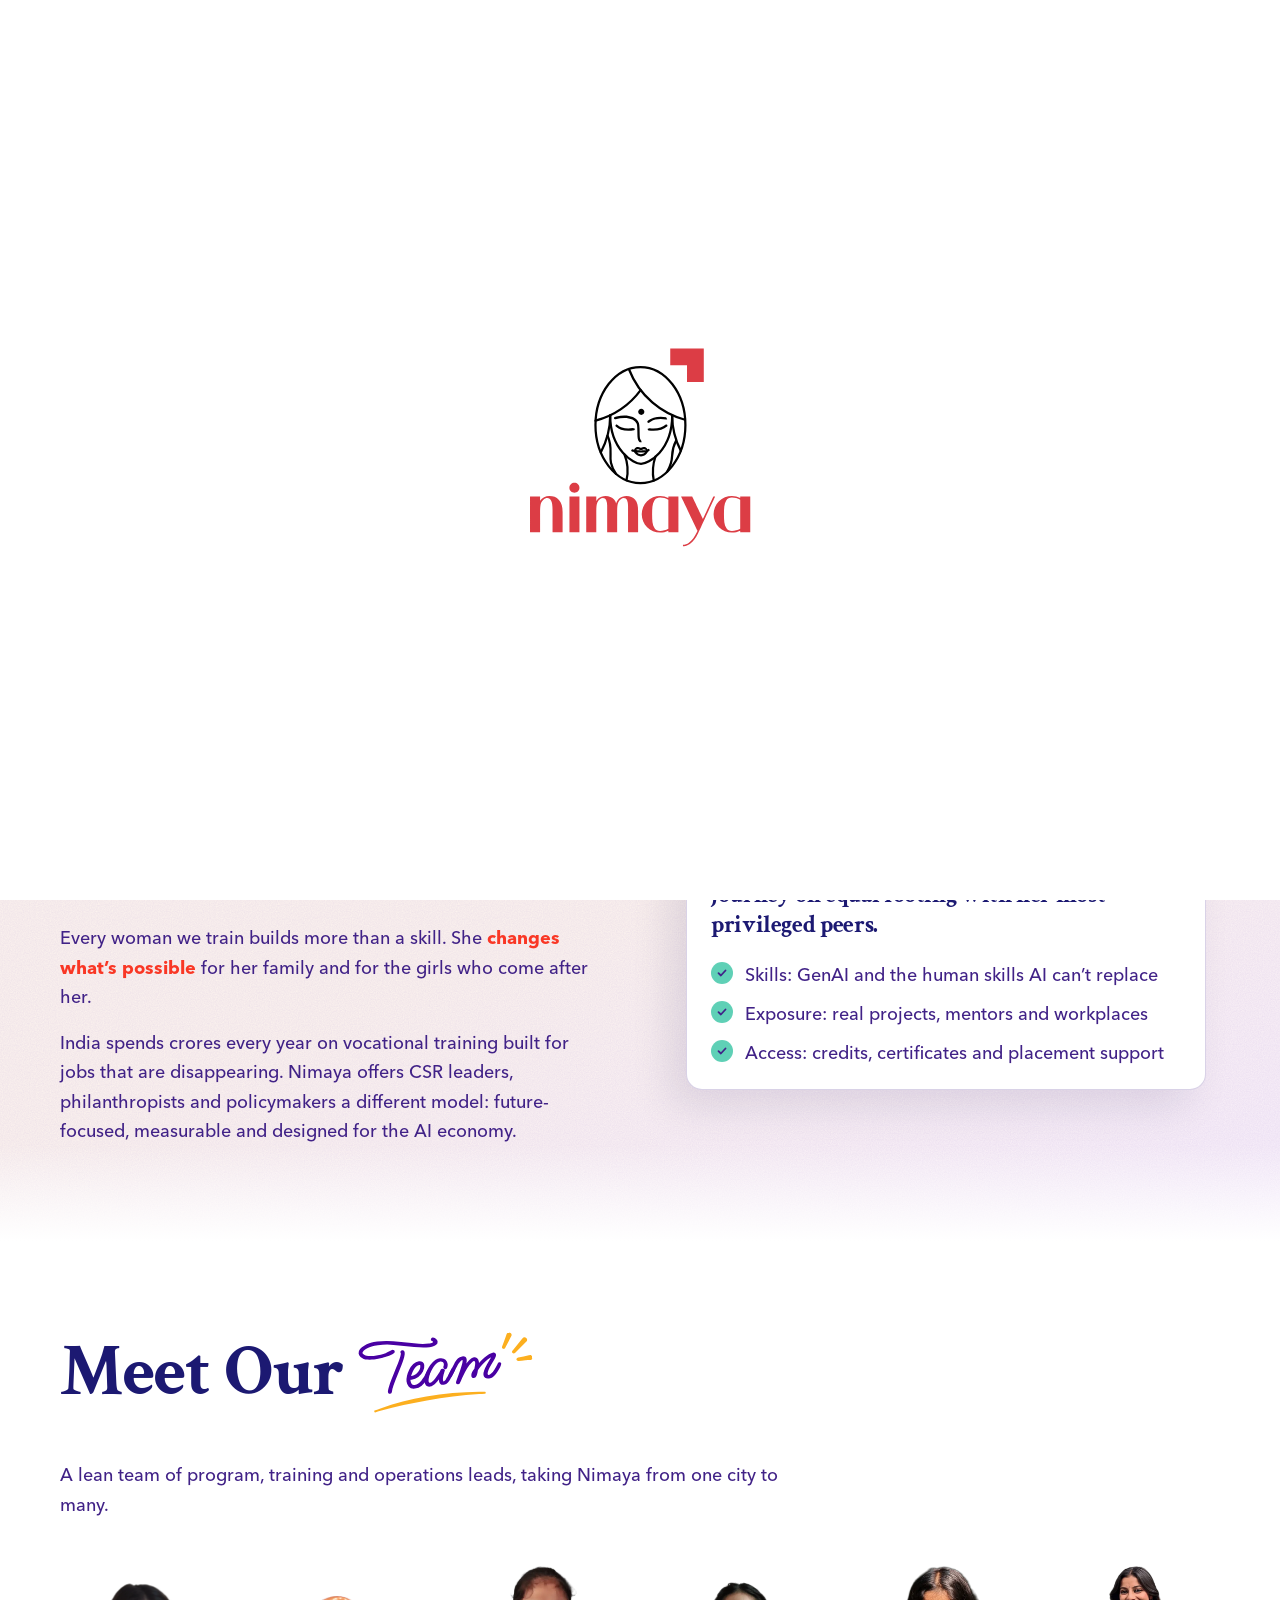
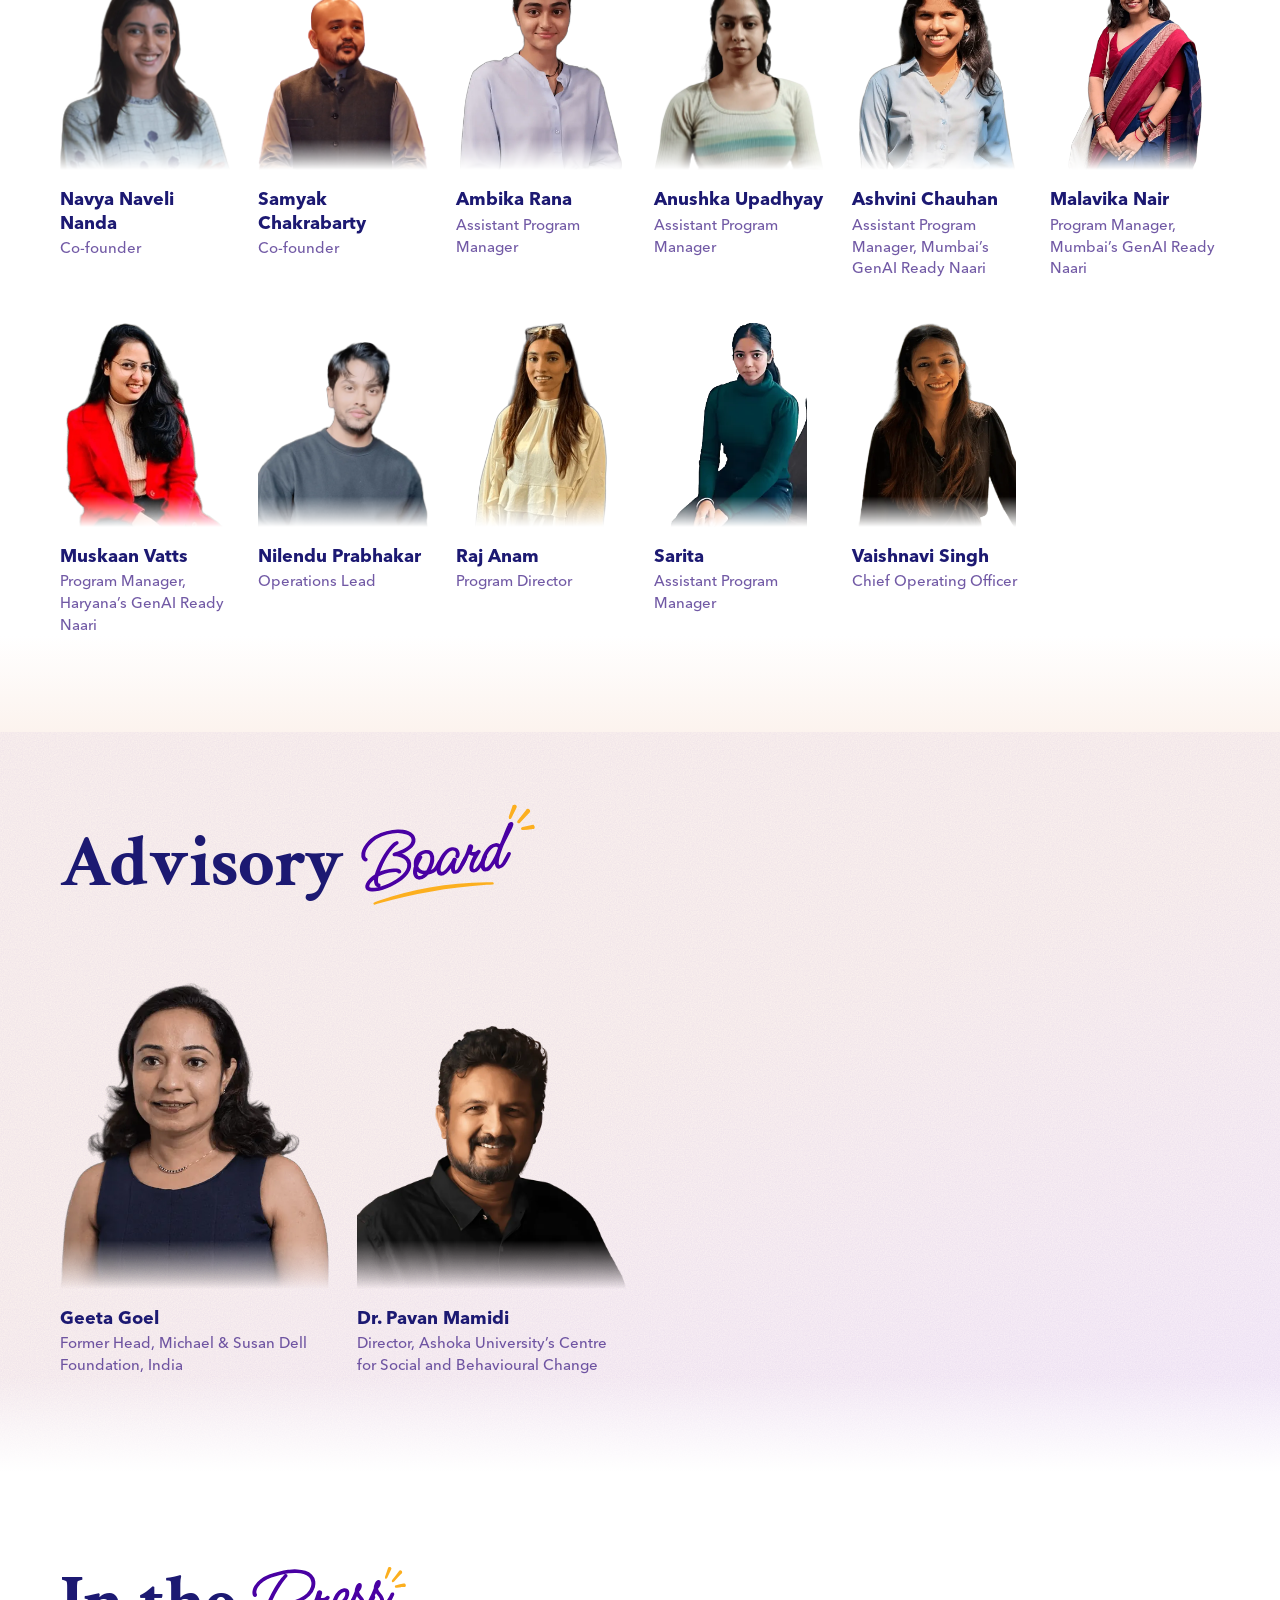
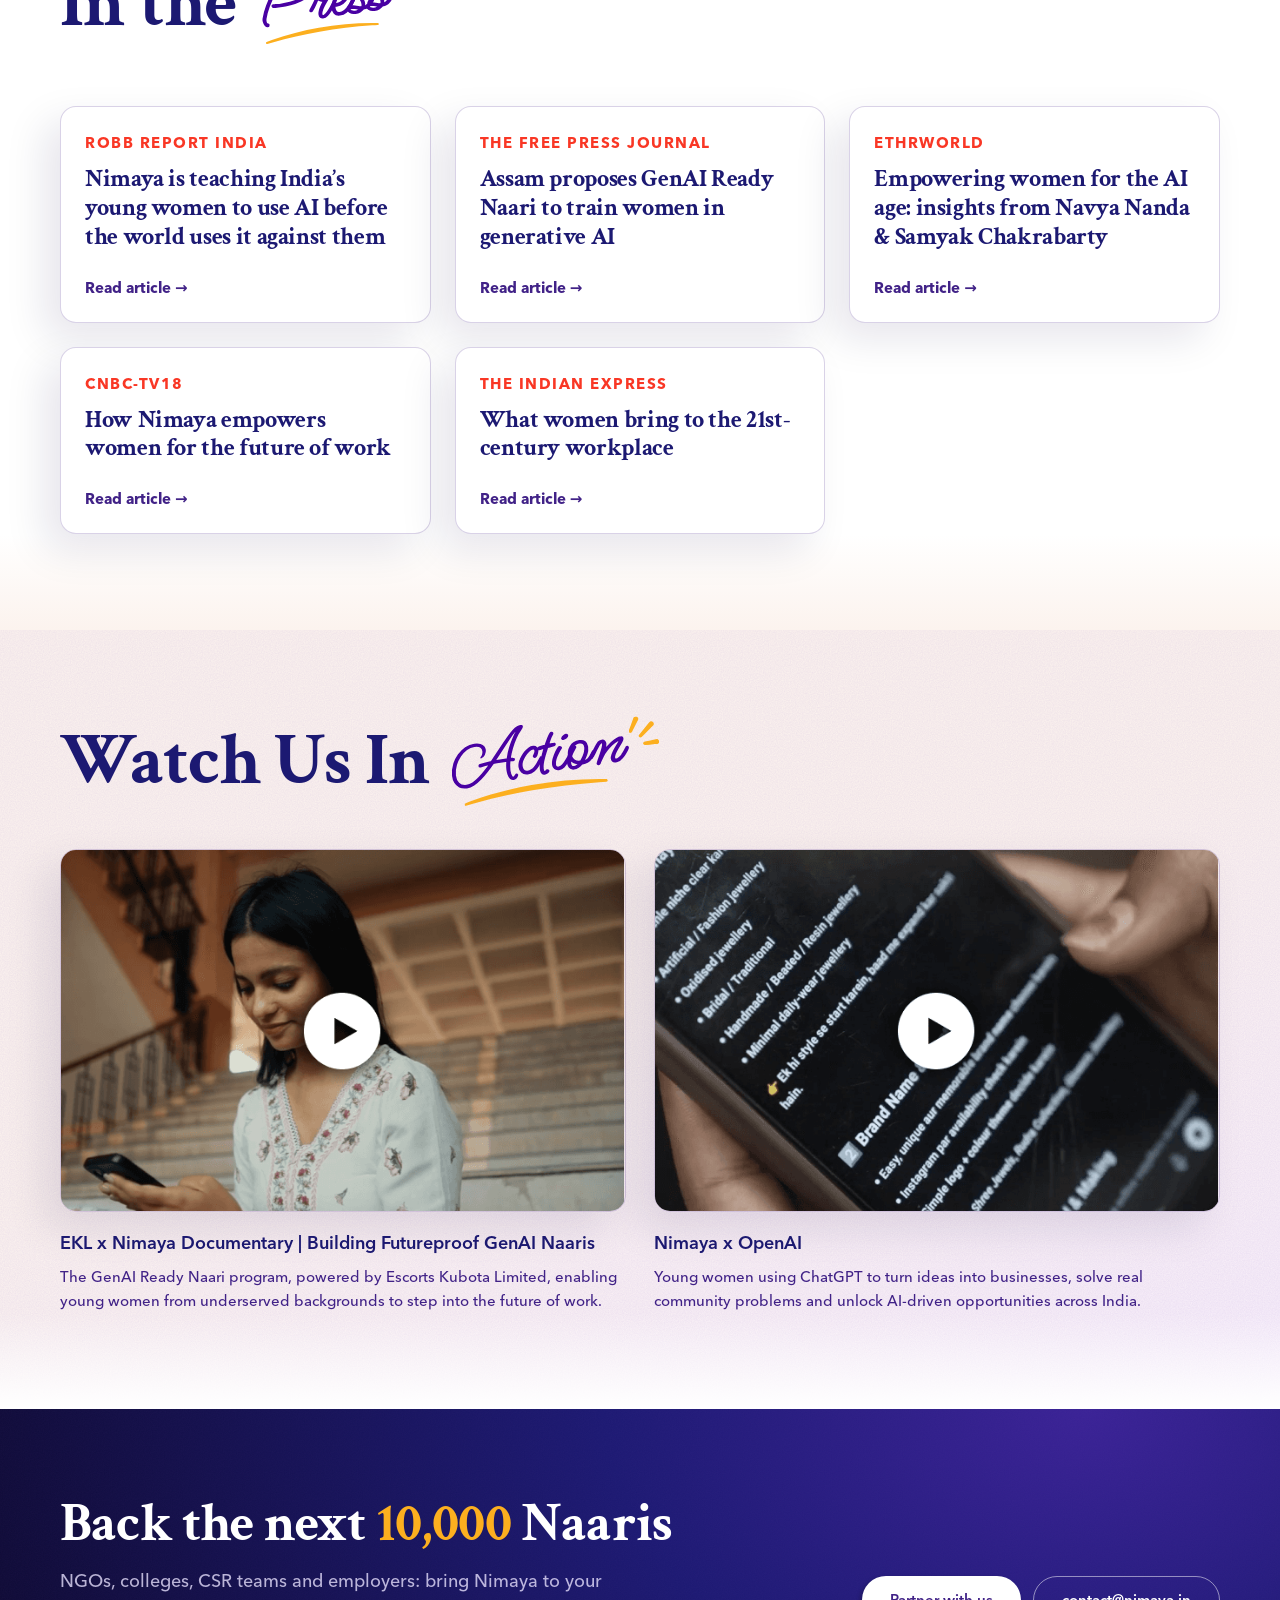
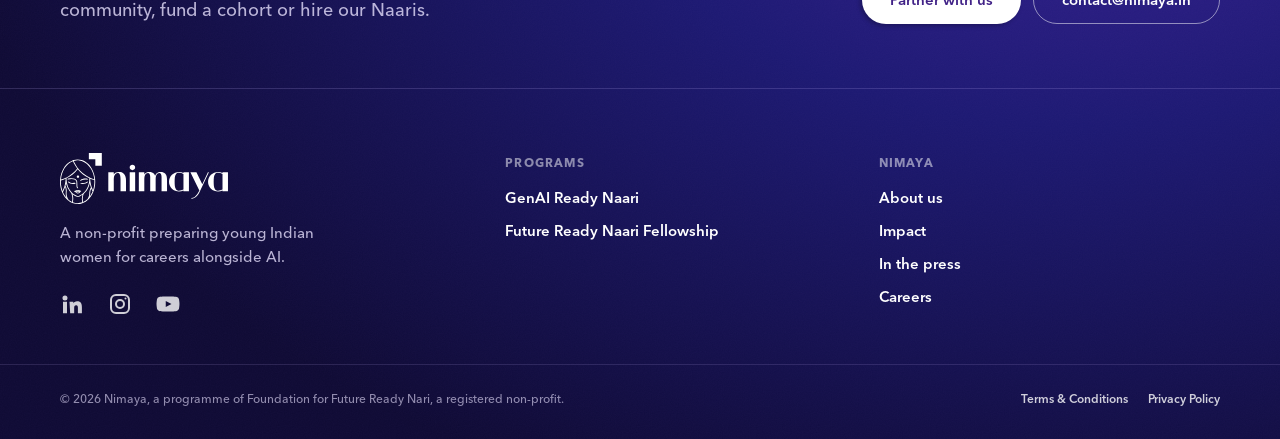
==== commit c8509080: "Rework the program pages and tidy About, Impact and Contact - Fellowship: show the two skill tracks " ====
--- a/about-us/index.html
+++ b/about-us/index.html
@@ -56,7 +56,7 @@
       <div class="wrap page-hero__content">
           <h1 class="hero__title">
             <span class="line">Every Naari deserves</span>
-            <span class="line"><span class="hero__naari">an equal</span> <span class="script"><span class="script__swish" aria-hidden="true"></span>Star<span class="script__end script__end--tall">t<img class="script__earmarks" src="../assets/Motifs/earmarks.svg" alt="" width="17" height="18"></span></span></span>
+            <span class="line"><span class="hero__naari">an equal</span> <span class="script"><span class="script__swish" aria-hidden="true"></span>Star<span class="script__end script__end--tall" style="--em-x: 0.1em; --em-y: 0.3em">t<img class="script__earmarks" src="../assets/Motifs/earmarks.svg" alt="" width="17" height="18"></span></span></span>
           </h1>
           <p class="page-hero__sub" data-reveal="up" data-delay="0.45">Nimaya is a not-for-profit founded in 2021 by Navya Naveli Nanda and Samyak Chakrabarty on a simple belief: <b class="em">a young woman’s future should not be limited by her background.</b> We prepare women from India’s most underserved communities for the AI-era workplace, with GenAI skills, industry exposure and a path into their first jobs.</p>
       </div>
@@ -90,14 +90,12 @@
     <section>
       <div class="wrap">
         <div class="head">
-          <h2 class="display">Meet Our <span class="script"><span class="script__swish" aria-hidden="true"></span>Tea<span class="script__end">m<img class="script__earmarks" src="../assets/Motifs/earmarks.svg" alt="" width="17" height="18"></span></span></h2>
+          <h2 class="display">Meet Our <span class="script"><span class="script__swish" aria-hidden="true"></span>Tea<span class="script__end" style="--em-x: 0.14em; --em-y: -0.04em">m<img class="script__earmarks" src="../assets/Motifs/earmarks.svg" alt="" width="17" height="18"></span></span></h2>
           <p class="body" data-reveal="up">A lean team of program, training and operations leads, taking Nimaya from one city to many.</p>
         </div>
-        <ul class="people people--lead">
-          <li class="person" data-reveal="up" data-delay="0.1"><div class="person__photo"><img src="../assets/img/people/team-navya.webp" alt="" loading="lazy"></div><span class="person__script" aria-hidden="true">Navya</span><p class="person__name">Navya Naveli Nanda</p><p class="person__role">Co-founder</p></li>
-          <li class="person" data-reveal="up" data-delay="0.2"><div class="person__photo"><img src="../assets/img/people/team-samyak.webp" alt="" loading="lazy"></div><span class="person__script" aria-hidden="true">Samyak</span><p class="person__name">Samyak Chakrabarty</p><p class="person__role">Co-founder</p></li>
-        </ul>
         <ul class="people team">
+          <li class="person" data-reveal="up" data-delay="0.1"><div class="person__photo"><img src="../assets/img/people/team-navya.webp" alt="" loading="lazy"></div><p class="person__name">Navya Naveli Nanda</p><p class="person__role">Co-founder</p></li>
+          <li class="person" data-reveal="up" data-delay="0.2"><div class="person__photo"><img src="../assets/img/people/team-samyak.webp" alt="" loading="lazy"></div><p class="person__name">Samyak Chakrabarty</p><p class="person__role">Co-founder</p></li>
           <li class="person" data-reveal="up" data-delay="0.1"><div class="person__photo"><img src="../assets/img/people/team-ambika.webp" alt="" loading="lazy"></div><p class="person__name">Ambika Rana</p><p class="person__role">Assistant Program Manager</p></li>
           <li class="person" data-reveal="up" data-delay="0.2"><div class="person__photo"><img src="../assets/img/people/team-anushka.webp" alt="" loading="lazy"></div><p class="person__name">Anushka Upadhyay</p><p class="person__role">Assistant Program Manager</p></li>
           <li class="person" data-reveal="up" data-delay="0.3"><div class="person__photo"><img src="../assets/img/people/team-ashvini.webp" alt="" loading="lazy"></div><p class="person__name">Ashvini Chauhan</p><p class="person__role">Assistant Program Manager, Mumbai’s GenAI Ready Naari</p></li>
@@ -115,7 +113,7 @@
     <section>
       <div class="wrap">
         <div class="head">
-          <h2 class="display">Advisory <span class="script"><span class="script__swish" aria-hidden="true"></span>Boar<span class="script__end script__end--tall">d<img class="script__earmarks" src="../assets/Motifs/earmarks.svg" alt="" width="17" height="18"></span></span></h2>
+          <h2 class="display">Advisory <span class="script"><span class="script__swish" aria-hidden="true"></span>Boar<span class="script__end script__end--tall" style="--em-x: 0.12em; --em-y: 0.04em">d<img class="script__earmarks" src="../assets/Motifs/earmarks.svg" alt="" width="17" height="18"></span></span></h2>
         </div>
         <ul class="people advisors">
           <li class="person" data-reveal="up" data-delay="0.1"><div class="person__photo"><img src="../assets/img/people/team-geeta.webp" alt="" loading="lazy"></div><p class="person__name">Geeta Goel</p><p class="person__role">Former Head, Michael &amp; Susan Dell Foundation, India</p></li>
@@ -144,24 +142,24 @@
     <section>
       <div class="wrap">
         <div class="head">
-          <h2 class="display">Watch Us In <span class="script"><span class="script__swish" aria-hidden="true"></span>Actio<span class="script__end">n<img class="script__earmarks" src="../assets/Motifs/earmarks.svg" alt="" width="17" height="18"></span></span></h2>
-        </div>
-        <ul class="media" style="--cols: 2">
-          <li class="media__item" data-reveal="up" data-delay="0.1">
-            <button class="tile watch__thumb" type="button" data-tilt data-youtube="D2q-qB-J1Dk" aria-label="Play: EKL x Nimaya Documentary">
+          <h2 class="display">Watch Us In <span class="script"><span class="script__swish" aria-hidden="true"></span>Actio<span class="script__end" style="--em-x: 0.12em; --em-y: -0.04em">n<img class="script__earmarks" src="../assets/Motifs/earmarks.svg" alt="" width="17" height="18"></span></span></h2>
+        </div>
+        <div class="news__grid news__grid--pair">
+          <div class="news__item" data-reveal="up" data-delay="0.1">
+            <button class="news__cover" type="button" data-youtube="D2q-qB-J1Dk" aria-label="Play: EKL x Nimaya Documentary">
               <span class="watch__frame" data-unmask><img src="../assets/img/video-ekl.png" alt="" width="803" height="516" loading="lazy"></span>
             </button>
-            <p class="media__name">EKL x Nimaya Documentary | Building Futureproof GenAI Naaris</p>
-            <p class="media__desc">The GenAI Ready Naari program, powered by Escorts Kubota Limited, enabling young women from underserved backgrounds to step into the future of work.</p>
-          </li>
-          <li class="media__item" data-reveal="up" data-delay="0.2">
-            <button class="tile watch__thumb" type="button" data-tilt data-youtube="e-chNhiaxas" aria-label="Play: Nimaya x OpenAI">
+            <p class="news__name balance">EKL x Nimaya Documentary | Building Futureproof GenAI Naaris</p>
+            <p class="news__desc body">The GenAI Ready Naari program, powered by Escorts Kubota Limited, enabling young women from underserved backgrounds to step into the future of work.</p>
+          </div>
+          <div class="news__item" data-reveal="up" data-delay="0.2">
+            <button class="news__cover" type="button" data-youtube="e-chNhiaxas" aria-label="Play: Nimaya x OpenAI">
               <span class="watch__frame" data-unmask><img src="../assets/img/video-openai.png" alt="" width="803" height="516" loading="lazy"></span>
             </button>
-            <p class="media__name">Nimaya x OpenAI</p>
-            <p class="media__desc">Young women using ChatGPT to turn ideas into businesses, solve real community problems and unlock AI-driven opportunities across India.</p>
-          </li>
-        </ul>
+            <p class="news__name balance">Nimaya x OpenAI</p>
+            <p class="news__desc body">Young women using ChatGPT to turn ideas into businesses, solve real community problems and unlock AI-driven opportunities across India.</p>
+          </div>
+        </div>
       </div>
     </section>
 
--- a/css/style.css
+++ b/css/style.css
@@ -58,41 +58,77 @@
   --coral: #f93725;        /* inline emphasis */
   --yellow: #fcaf1f;       /* sparkles, swoosh, banner highlight */
   --teal: #5fd0b6;
-  --peach: #fdd9c6;        /* callout bubble */
   --glow: #f8b39e;         /* blurred peach glow */
   --blob: #e6dae6;         /* lavender blob behind cut-outs */
   --cream: #fcf3ee;
   --lav: #f7eefc;
-  --tile: #fcf3ee;
   --grey: #9f9f9f;
   --line: rgba(65, 34, 135, 0.2);
   --lilac: #8f73cf;        /* dotted connector paths */
+  --coral-tint: #fff1ec;   /* Fellowship card and menu hover */
+  --text-soft: rgba(65, 34, 135, 0.75);   /* secondary text on light backgrounds */
+
+  /* Dark sections (landing, AI, footer) */
+  --night: #0e0a33;
+  --night-2: #160f4a;
+  --night-3: #1d1460;
+  --night-glow: #3a2296;
+  --night-violet: #2b1a7a;
+  /* "How AI runs Nimaya" look: violet glow on night, under a faint blueprint grid */
+  --ai-bg: radial-gradient(120% 90% at 78% 42%, var(--night-violet) 0%, var(--night-2) 48%, var(--night) 100%);
+  --ai-grid: linear-gradient(rgb(255 255 255 / 0.045) 1px, transparent 1px), linear-gradient(90deg, rgb(255 255 255 / 0.045) 1px, transparent 1px);
+  --shade: 18 12 64;       /* rgb channels for dark overlays and shadows: rgb(var(--shade) / 0.5) */
+  --on-dark: rgba(255, 255, 255, 0.8);         /* secondary text on dark */
+  --on-dark-faint: rgba(255, 255, 255, 0.5);   /* captions and meta on dark */
+  --on-dark-line: rgba(255, 255, 255, 0.24);   /* rules and borders on dark */
+  --ai-lilac: #c9b6ff;
+  --ai-lilac-rgb: 201 182 255;
+  --ai-mist: #e9e3ff;
+  --ai-mist-rgb: 233 227 255;
+
+  /* India map fills */
+  --map-land: #ece4f9;
+  --map-active: #cdb9f1;
+  --map-new: #dfd2f6;
   --wash: linear-gradient(160deg, var(--cream) 47%, var(--lav) 100%);
 
-  --shadow-card: -16px 16px 40px rgba(32, 9, 60, 0.1);
+  --shadow-card: -16px 16px 40px rgb(var(--shade) / 0.1);
+  --shadow-lift: -16px 22px 44px rgb(var(--shade) / 0.16);   /* photo cards on hover */
+  --shadow-pop: 0 14px 36px rgb(var(--shade) / 0.18), 0 2px 8px rgb(var(--shade) / 0.08);   /* popups */
   --shadow-tag: -2px 2px 4px rgba(0, 0, 0, 0.25);
   --shadow-tile: 3px 4px 0 rgba(65, 34, 135, 0.1);
 
-  --r-card: 16px;
+  /* Corner radii: five sizes plus pill */
+  --r-xs: 6px;     /* tags, focus rings */
+  --r-sm: 10px;    /* small frames, inner photos */
+  --r-md: 14px;    /* tiles, list rows, popups */
+  --r-card: 16px;  /* cards and media */
+  --r-lg: 22px;    /* large panels and framed photos */
+  --r-pill: 999px; /* buttons, chips */
   --r-tab: 20px 30px 30px 0;
-  --r-banner: 24px 24px 0 0;
-  --r-tag: 16px;
+  --r-banner: var(--r-lg) var(--r-lg) 0 0;
 
   --serif: "Crimson Text", Georgia, serif;
   --serif-tracking: -0.015em;   /* letter-spacing for every Crimson title; tweak here */
+  --caps-tracking: 0.1em;
+  --person-fade: linear-gradient(180deg, #000 85%, transparent 100%);   /* people cut-outs fade out at the bottom */       /* letter-spacing for small capitals labels */
   --sans: "Avenir Next", "Avenir", system-ui, sans-serif;
   --script: "Ms Madi", cursive;
 
-  /* Type scale: five steps, the only font sizes used on the page.
-     1 hero statement / 2 section titles / 3 sub-headings and card titles
-     4 body copy and item titles / 5 labels, chips, nav, meta */
-  --fs-1: 72px;
-  --fs-2: 56px;
+  /* Type scale: six steps, the only font sizes used on the site.
+     1 page and hero titles / 2 section titles / 3 sub-headings, card titles, lead lines
+     4 body copy and item titles / 5 labels, nav, meta / 6 micro: credits, legends, captions
+     Steps 1-2 scale smoothly with the viewport; 3-5 step down at the tablet and phone
+     breakpoints (see Responsive). Exceptions, kept on purpose: the landing tagline and
+     text inside SVG diagrams (map, AI network), which is sized in the drawing's units. */
+  --fs-1: clamp(44px, 5vw + 8px, 72px);
+  --fs-2: clamp(36px, 3.6vw + 8px, 56px);
   --fs-3: 24px;
   --fs-4: 18px;
   --fs-5: 15px;
-
-  --section-pad: 112px;
+  --fs-6: 12px;
+
+  --section-pad: 96px;
   --title-gap: 32px;     /* section title -> content */
 
   /* Motion: one slow-out curve and three durations for every transition on the page */
@@ -154,10 +190,23 @@
 main > section:nth-of-type(odd)::after { background: linear-gradient(to bottom, rgba(255, 255, 255, 0), #fff); }
 main > section:nth-of-type(even)::after { background: linear-gradient(to bottom, rgba(252, 243, 238, 0), var(--cream)); }
 
-.display {
+/* Serif titles: family, weight and tracking; each sets its own size */
+.display,
+.hero__title,
+.reach__num,
+.hero__num,
+.news__outlet,
+.story__name,
+.press__title,
+.callout__title,
+.reach-card__place,
+.values__lead,
+.newsbox__outlet {
   font-family: var(--serif);
   font-weight: 700;
   letter-spacing: var(--serif-tracking);
+}
+.display {
   font-size: var(--fs-1);
   line-height: 1;
   color: var(--ink);
@@ -222,11 +271,12 @@
   mask-image: url("../assets/Motifs/slash-3.svg");
 }
 .script__end { position: relative; }
-.script__end--tall .script__earmarks { top: 0.02em; }   /* last letter has an ascender (k) */
+.script__end--tall .script__earmarks { top: calc(0.02em + var(--em-y, 0em)); }   /* last letter has an ascender (k) */
+/* --em-x / --em-y nudge the marks clear of a last letter whose tail runs long (set inline per title) */
 .script__earmarks {
   position: absolute;
-  left: calc(100% - 0.02em);
-  top: 0.34em;               /* just above x-height of the last letter */
+  left: calc(100% - 0.02em + var(--em-x, 0em));
+  top: calc(0.34em + var(--em-y, 0em));   /* just above x-height of the last letter */
   width: 0.4em;
   height: auto;
   pointer-events: none;
@@ -236,7 +286,7 @@
 .pill-hl {
   display: inline-block;
   padding: 0.1em 0.4em;
-  border-radius: 6px;
+  border-radius: var(--r-xs);
   background: var(--purple);
   color: #fff;
   font-weight: 600;
@@ -244,7 +294,7 @@
 }
 
 /* Decorations */
-.sparkle { position: absolute; width: 22px; height: auto; pointer-events: none; }
+
 .glow {
   position: absolute;
   border-radius: 50%;
@@ -283,11 +333,7 @@
 }
 .m-star { --src: url("../assets/Motifs/star-01.svg"); aspect-ratio: 13 / 14; }
 .m-star2 { --src: url("../assets/Motifs/star-02.svg"); aspect-ratio: 21 / 25; --c: var(--purple); }
-.m-dot { --src: url("../assets/Motifs/star-03.svg"); aspect-ratio: 7 / 8; --w: 11px; }
-.m-path1 { --src: url("../assets/Motifs/dotted-lines-01.svg"); aspect-ratio: 83 / 13; }
-.m-path2 { --src: url("../assets/Motifs/dotted-lines-02.svg"); aspect-ratio: 88 / 98; }
-.m-path3 { --src: url("../assets/Motifs/dotted-lines-03.svg"); aspect-ratio: 79 / 11; }
-.m-path1, .m-path2, .m-path3 { --c: var(--lilac); opacity: 0.55; }
+
 .m-shape { --src: url("../assets/Motifs/bg-shape-01.svg"); aspect-ratio: 340 / 349; --c: var(--purple); opacity: 0.06; }
 /* Dotted trail drawn as a stretchable stroke (dots keep their shape at any width) */
 .m-trail {
@@ -299,47 +345,6 @@
   stroke-linecap: round;
   stroke-dasharray: 0.5 9;
   opacity: 0.6;
-}
-/* Poster-style speech bubble ("80% Action!") */
-.sticker {
-  --z: 2;
-  width: auto;
-  padding: 7px 14px 8px;
-  border-radius: 14px;
-  background: var(--peach);
-  color: var(--purple);
-  font-size: var(--fs-5);
-  font-style: italic;
-  font-weight: 700;
-  line-height: 1.2;
-  white-space: nowrap;
-  box-shadow: var(--shadow-tile);
-}
-.sticker::after {
-  content: "";
-  position: absolute;
-  left: 16px;
-  top: calc(100% - 1px);
-  border: 7px solid transparent;
-  border-top-color: var(--peach);
-  border-left-color: var(--peach);
-}
-/* Yellow pill-tiny bubble with a label inside */
-.m-bubble {
-  --z: 2;
-  aspect-ratio: 42 / 28;
-  display: flex;
-  align-items: center;
-  justify-content: center;
-  padding-bottom: 2px;
-  background: var(--yellow);
-  -webkit-mask: url("../assets/graphics/pill-tiny.svg") center / 100% 100% no-repeat;
-  mask: url("../assets/graphics/pill-tiny.svg") center / 100% 100% no-repeat;
-  color: var(--purple);
-  font-size: var(--fs-5);
-  font-weight: 700;
-  line-height: 1;
-  white-space: nowrap;
 }
 
 /* White card with a purple folder-tab header ("Your Beneficiaries will ✦") */
@@ -374,38 +379,13 @@
 .card--banner { border-radius: var(--r-banner); border-bottom-left-radius: var(--r-card); border-bottom-right-radius: var(--r-card); overflow: hidden; }
 .card__banner { padding: 14px 24px; background: var(--purple); color: #fff; text-align: center; }
 
-
-/* Outlined skill chip with a circular icon badge ("Prompting") */
-.chips { display: flex; flex-wrap: wrap; gap: 16px 18px; padding-left: 8px; }
-.chip {
-  position: relative;
-  padding: 10px 18px 10px 24px;
-  border: 1px solid var(--line);
-  border-radius: 30px;
-  font-size: var(--fs-5);
-  font-weight: 600;
-  line-height: 1;
-  color: rgba(65, 34, 135, 0.6);
-  white-space: nowrap;
-}
-.chip::before {
-  content: "";
-  position: absolute;
-  left: -10px;
-  top: -10px;
-  width: 26px;
-  height: 26px;
-  border-radius: 50%;
-  background: var(--purple) url("../assets/img/poster/sparkle.svg") center / 12px auto no-repeat;
-}
-
 /* Tilted tile with offset shadow (Claude / ChatGPT cards) */
 .tile {
   display: block;
   padding: 12px;
-  background: var(--tile);
+  background: var(--cream);
   border: 1.5px solid var(--line);
-  border-radius: 18px;
+  border-radius: var(--r-card);
   box-shadow: var(--shadow-tile);
 }
 
@@ -435,7 +415,7 @@
   justify-content: center;
   height: 48px;
   padding: 0 28px;
-  border-radius: 48px;
+  border-radius: var(--r-pill);
   font-size: var(--fs-5);
   font-weight: 600;
   line-height: 1;
@@ -455,16 +435,15 @@
   position: fixed;
   inset: 0 0 auto 0;
   height: var(--nav-h);
-  background: rgba(255, 255, 255, 0.85);
+  background: var(--on-dark);
   -webkit-backdrop-filter: blur(12px);
   backdrop-filter: blur(12px);
   border-bottom: 1px solid var(--line);
   z-index: 10;
   transition: height var(--t-1) var(--ease), background-color var(--t-1) var(--ease), box-shadow var(--t-1) var(--ease);
 }
-.nav__logo img { transform-origin: 0 50%; transition: scale var(--t-1) var(--ease); }
 @media (min-width: 901px) {
-  .nav.is-scrolled { height: 56px; background: rgba(255, 255, 255, 0.96); box-shadow: 0 8px 28px rgba(32, 9, 60, 0.06); }
+  .nav.is-scrolled { height: 56px; background: rgba(255, 255, 255, 0.96); box-shadow: 0 8px 28px rgb(var(--shade) / 0.06); }
   .nav.is-scrolled .nav__logo img { scale: 0.86; }
 }
 .nav__inner {
@@ -477,7 +456,7 @@
   justify-content: space-between;
   gap: 24px;
 }
-.nav__logo img { width: auto; height: 37px; }
+.nav__logo img { width: auto; height: 37px; transform-origin: 0 50%; transition: scale var(--t-1) var(--ease); }
 .nav__links { display: flex; align-items: center; gap: 28px; }
 .nav__links a { font-size: var(--fs-5); line-height: 1; color: var(--purple); white-space: nowrap; }
 .nav__links a:hover { color: var(--coral); }
@@ -497,9 +476,6 @@
 }
 .hero__info { position: relative; }
 .hero__title {
-  font-family: var(--serif);
-  font-weight: 700;
-  letter-spacing: var(--serif-tracking);
   font-size: var(--fs-2);
   line-height: 1;
   color: var(--ink);
@@ -513,68 +489,9 @@
   line-height: 1.4;
   color: var(--purple);
 }
-.hero__programs {
-  margin-top: 20px;
-  display: flex;
-  flex-wrap: wrap;
-  align-items: center;
-  gap: 10px 12px;
-}
-.hero__programs p { font-size: var(--fs-4); line-height: 1.64; }
-.hero__pill { padding: 4px 14px; border-radius: 8px; }
-.rotator { position: relative; width: 252px; height: 26px; overflow: hidden; }
-.rotator.is-fitted { transition: width 0.45s cubic-bezier(0.22, 1, 0.36, 1); }
-.rotator span {
-  position: absolute;
-  left: 0;
-  top: 0;
-  font-size: var(--fs-4);
-  font-weight: 600;
-  line-height: 26px;
-  color: #fff;
-  white-space: nowrap;
-}
-.hero__desc { margin-top: 16px; max-width: 500px; }
-.hero__cta { margin-top: 24px; display: flex; flex-wrap: wrap; gap: 12px; }
+
+.hero__cta { display: flex; flex-wrap: wrap; gap: 12px; }
 .hero__watch { gap: 10px; }
-/* Accreditation: who governs and who awards the programs' credit */
-.hero__accredit {
-  margin-top: 26px;
-  padding-top: 18px;
-  max-width: 560px;
-  border-top: 1.5px dashed var(--line);
-}
-.accredit__text { font-size: var(--fs-5); line-height: 1.5; color: var(--purple); }
-.accredit__text b { color: var(--ink); }
-.accredit__logos { margin-top: 14px; display: flex; align-items: flex-end; gap: 28px; }
-.accredit__item { display: flex; flex-direction: column; gap: 8px; }
-.accredit__item + .accredit__item { padding-left: 28px; border-left: 1px solid var(--line); }
-.accredit__logo { height: 48px; width: auto; }
-.accredit__ncvet {
-  display: inline-flex;
-  align-items: center;
-  height: 48px;
-  font-size: var(--fs-3);
-  font-weight: 700;
-  letter-spacing: 0.08em;
-  color: var(--ink);
-}
-.hero__media { position: relative; display: flex; justify-content: flex-end; }
-.hero__blob { right: -40px; top: -30px; width: 88%; height: 112%; }
-.hero__media-box {
-  position: relative;
-  width: 100%;
-  max-width: 640px;
-  aspect-ratio: 1244 / 1050;
-  border-radius: 28px;
-  overflow: hidden;
-  background: #fff;
-  border: 1px solid var(--line);
-  box-shadow: var(--shadow-card);
-}
-.hero__media-box img { width: 100%; height: 100%; object-fit: cover; }
-.hero__sparkle--a { left: 4%; top: -4%; width: 30px; }
-.hero__sparkle--b { right: -12px; bottom: 6%; width: 22px; opacity: 0.7; }
 
 /* ============ Our Why ============ */
 .why {
@@ -583,12 +500,8 @@
   align-items: center;
   gap: 56px;
 }
-.why__media { position: relative; display: flex; justify-content: center; }
-.why__glow { left: 10%; top: 20%; width: 300px; height: 300px; opacity: 0.5; }
-.why__blob { left: 50%; top: 50%; width: 480px; height: 460px; transform: translate(-50%, -50%); }
-.why__collage { position: relative; width: 444px; height: 440px; }
-.why__collage img { width: 100%; height: 100%; object-fit: contain; }
-.why__hot { position: absolute; height: 97px; opacity: 0; }
+.why__media { position: relative; }
+
 .why__info .display { margin-bottom: var(--title-gap); }
 .why__lead {
   margin-top: var(--title-gap);
@@ -598,69 +511,13 @@
   color: var(--coral);
 }
 .why__lead + .body { margin-top: 6px; }
-.why__card { margin-top: 64px; }
-.why__mission { margin-top: 12px; font-weight: 600; color: var(--ink); }
 
 /* ============ Milestones ============ */
 .milestones__title { text-align: center; }
 .milestones { position: relative; }
 .milestones__intro { max-width: 560px; margin: 14px auto 0; text-align: center; }
-/* Giant index of the milestone in the centre, behind the arc */
-.milestones__num {
-  position: absolute;
-  right: 3%;
-  top: -4%;
-  font-family: var(--serif);
-  font-weight: 700;
-  font-size: clamp(160px, 18vw, 260px);
-  line-height: 1;
-  color: var(--purple);
-  opacity: 0.06;
-  pointer-events: none;
-  user-select: none;
-  transition: opacity var(--t-1) var(--ease);
-}
-.milestones__num.is-swapping { opacity: 0; }
 /* Journey progress: one dot per milestone, filled as it reaches the centre */
-.journey { display: none; }
-.pin.is-pinned .journey { display: flex; flex-direction: column; align-items: center; gap: 12px; margin-top: -16px; }
-@media (max-width: 900px) { .milestones__num { display: none; } }
-.journey__dots { position: relative; display: flex; gap: 34px; list-style: none; }
-.journey__dots::before {
-  content: "";
-  position: absolute;
-  left: 5px;
-  right: 5px;
-  top: 50%;
-  border-top: 1.5px dashed var(--line);
-}
-.journey__dots li {
-  position: relative;
-  width: 10px;
-  height: 10px;
-  border-radius: 50%;
-  background: #fff;
-  border: 1.5px solid var(--lilac);
-  transition: background var(--t-1) var(--ease), border-color var(--t-1) var(--ease), scale var(--t-1) var(--ease);
-}
-.journey__dots li.is-lit { background: var(--coral); border-color: var(--coral); }
-.journey__dots li.is-now { scale: 1.5; }
-.journey__label { font-size: var(--fs-5); color: var(--purple); letter-spacing: 0.04em; }
-.journey__label b { color: var(--coral); }
-.slider { position: relative; margin: 0 auto; max-width: 1300px; }
-.slider__viewport {
-  overflow: hidden;
-  padding: 24px 0;
-  -webkit-mask-image: linear-gradient(to right, transparent 0%, #000 7%, #000 93%, transparent 100%);
-  mask-image: linear-gradient(to right, transparent 0%, #000 7%, #000 93%, transparent 100%);
-}
-.slider__track {
-  --item: 300px;
-  display: flex;
-  gap: 28px;
-  padding-left: 50px;
-  will-change: transform;
-}
+
 .stat {
   flex: 0 0 var(--item);
   width: var(--item);
@@ -680,31 +537,14 @@
   justify-content: center;
 }
 .stat__media > img { height: 210px; width: auto; object-fit: contain; }
-.stat__lottie { position: relative; inset: auto; width: 290px; height: 230px; flex: none; }
+
 .stat__title { font-size: var(--fs-3); font-weight: 600; line-height: 1.25; color: var(--ink);; transition: color var(--t-1) var(--ease); }
-.stat.is-lit .stat__title { color: var(--coral); }
+
 .stat__title .pill-hl { font-size: var(--fs-4); }
 .stat__desc { font-size: var(--fs-5); line-height: 1.5; color: var(--purple); white-space: pre-wrap; }
-.slider__arrow {
-  position: absolute;
-  top: 50%;
-  width: 48px;
-  height: 48px;
-  margin-top: -24px;
-  display: flex;
-  align-items: center;
-  justify-content: center;
-  border-radius: 50%;
-  background: var(--purple);
-  box-shadow: var(--shadow-tag);
-  z-index: 2;
-}
-.slider__arrow img { width: 40px; height: 40px; }
-.slider__arrow--prev { left: 0; }
-.slider__arrow--next { right: 0; }
 
 /* ============ Partners ============ */
-.partners__title { text-align: center; font-size: var(--fs-4); font-weight: 700; color: var(--purple); letter-spacing: 0.08em; text-transform: uppercase; }
+.partners__title { text-align: center; font-size: var(--fs-4); font-weight: 700; color: var(--purple); }
 .ticker {
   margin-top: 24px;
   height: 104px;
@@ -744,13 +584,25 @@
 }
 .programs__cards > div { display: flex; }
 .program { display: flex; flex-direction: column; width: 100%; }
-.program__label { font-size: var(--fs-5); font-weight: 700; line-height: 1.64; color: var(--yellow); letter-spacing: 0.04em; text-transform: uppercase; }
+
 .program__name { font-size: var(--fs-3); font-weight: 500; line-height: 1.3; overflow-wrap: anywhere; }
 .program .card__body { --pad: 28px; flex: 1; display: flex; flex-direction: column; align-items: flex-start; gap: 22px; padding: 0 var(--pad) 32px; }
-/* Photo runs edge to edge, straight under the banner */
-/* 16:9 so the people in the photos aren't cut off at the head or hands (was a 2.75:1 strip) */
+/* Photo runs edge to edge under the banner; 16:9 so the people in the photos aren't cut off at the head or hands (was a 2.75:1 strip) */
 .program__img { width: calc(100% + 2 * var(--pad)); margin-inline: calc(-1 * var(--pad)); aspect-ratio: 16 / 9; overflow: hidden; }
-.program__img img { width: 100%; height: 100%; object-fit: cover; }
+/* Photos that fill their frame */
+.program__img img,
+.work__img img,
+.photo img,
+.pillar__media img,
+.frame img,
+.landing__panel img,
+.icard__photo img,
+.carousel__item img,
+.seg__photo img {
+  width: 100%;
+  height: 100%;
+  object-fit: cover;
+}
 .program .btn { margin-top: auto; }
 
 /* ============ How We Work ============ */
@@ -765,7 +617,7 @@
 .work__step .badge { position: relative; z-index: 1; box-shadow: 0 0 0 6px var(--section-bg, #fff); }
 .work__text { margin-top: 18px; min-height: 96px; }
 .work__text h3 { font-size: var(--fs-4); font-weight: 600; line-height: 1.24; color: var(--purple); }
-.work__text p { margin-top: 6px; font-size: var(--fs-5); line-height: 1.4; color: rgba(65, 34, 135, 0.75); }
+.work__text p { margin-top: 6px; font-size: var(--fs-5); line-height: 1.4; color: var(--text-soft); }
 .work__img {
   width: 100%;
   aspect-ratio: 3 / 4;
@@ -775,36 +627,16 @@
   background: #fff;
   border: 1px solid var(--line);
 }
-.work__img img { width: 100%; height: 100%; object-fit: cover; }
-.work__img--contain img { object-fit: contain; }
 
 /* ============ Watch Us In Action ============ */
-.watch__title { text-align: center; }
-.watch__videos {
-  display: grid;
-  grid-template-columns: repeat(2, minmax(0, 1fr));
-  gap: 64px;
-  margin-top: var(--title-gap);
-}
-.watch__item { display: flex; flex-direction: column; align-items: center; text-align: center; }
+
 .watch__thumb { width: 100%; max-width: 600px; }
 /* The source thumbnails carry the old chamfered gradient frame; crop it away */
-.watch__frame { display: block; aspect-ratio: 803 / 516; border-radius: 10px; overflow: hidden; }
-.watch__frame img { width: 100%; height: 100%; object-fit: cover; transform: scale(1.24); }
-.watch__thumb--l { --tilt-base: -2deg; }
-.watch__thumb--r { --tilt-base: 2deg; }
+.watch__frame { display: block; aspect-ratio: 803 / 516; border-radius: var(--r-sm); overflow: hidden; }
+
 .watch__thumb:hover { --tilt-base: 0deg; }
-.watch__frame img { transition: scale var(--t-3) var(--ease); }
+.watch__frame img { transition: scale var(--t-3) var(--ease); width: 100%; height: 100%; object-fit: cover; transform: scale(1.24); }
 .watch__thumb:hover .watch__frame img { scale: 1.05; }
-.watch__name {
-  max-width: 520px;
-  margin-top: 32px;
-  font-size: var(--fs-3);
-  font-weight: 600;
-  line-height: 1.25;
-  color: var(--ink);
-}
-.watch__desc { max-width: 520px; margin-top: 12px; }
 
 /* ============ Listen to our Naaris ============ */
 .voices { text-align: center; }
@@ -818,7 +650,7 @@
   display: block;
   width: 100%;
   aspect-ratio: 439 / 719;
-  border-radius: 20px;
+  border-radius: var(--r-lg);
   overflow: hidden;
   border: 1.5px solid var(--line);
   box-shadow: var(--shadow-card);
@@ -830,7 +662,7 @@
   content: "";
   position: absolute;
   inset: 62% 0 0;
-  background: linear-gradient(180deg, rgba(22, 11, 49, 0) 0%, rgba(22, 11, 49, 0.9) 100%);
+  background: linear-gradient(180deg, rgb(var(--shade) / 0) 0%, rgb(var(--shade) / 0.9) 100%);
   pointer-events: none;
 }
 /* Name sits outside the thumbnail so it overhangs the card edge */
@@ -854,28 +686,11 @@
 }
 
 /* ============ Footer ============ */
-.footer { background: var(--wash); border-top: 1px solid var(--line); }
-.footer__invite {
-  padding-top: var(--title-gap);
-  font-size: var(--fs-4);
-  line-height: 1.64;
-  color: var(--purple);
-}
-.footer__invite b { color: var(--coral); }
-.footer__inner {
-  padding-top: var(--title-gap);
-  padding-bottom: var(--title-gap);
-  display: flex;
-  align-items: flex-end;
-  justify-content: space-between;
-  gap: 24px;
-}
-.footer__left { display: flex; flex-direction: column; align-items: flex-start; }
-.footer__logo img { width: 190px; height: auto; }
-.footer__copy { margin-top: 20px; max-width: 560px; font-size: var(--fs-5); line-height: 1.5; color: rgba(65, 34, 135, 0.75); }
+
+.footer__copy { margin-top: 20px; max-width: 560px; font-size: var(--fs-5); line-height: 1.5; color: var(--text-soft); }
 .footer__legal { margin-top: 14px; display: flex; gap: 20px; }
 .footer__legal a { font-size: var(--fs-5); font-weight: 600; line-height: 1.5; color: var(--purple); }
-.footer__social a { display: block; color: var(--purple); transition: color 0.2s ease; }
+.footer__social a { display: block; transition: color 0.2s ease; }
 .footer__social svg { display: block; width: var(--fs-3); height: var(--fs-3); }
 .footer__legal a:hover, .footer__social a:hover { color: var(--coral); }
 .footer__social { display: flex; gap: 24px; }
@@ -887,41 +702,16 @@
 .milestones__big { left: 4%; top: -70px; --rot: -10deg; --w: 200px; }
 .work__big { right: 3%; top: -80px; --rot: 8deg; }
 .watch__big { left: 3%; top: -90px; --rot: -14deg; }
-.reach__big { left: 1%; top: -70px; --rot: -8deg; }
-
-/* Hero: outline star on the headline, tool cards + skill badges orbiting the photo */
-.hero__star { left: -52px; top: -34px; --w: 40px; --rot: -10deg; }
-.hero__media-box { z-index: 1; }
-.hero__path--top { left: -2%; top: -44px; --w: 58%; }
-.hero__path--side { left: -92px; top: 34%; --w: 66px; --rot: 8deg; }
-.hero__claude { --z: 2; left: -44px; top: 12%; --w: 76px; --rot: -9deg; }
-.hero__gpt { --z: 2; left: -26px; bottom: 10%; --w: 70px; --rot: 7deg; }
-.hero__skill { --z: 2; filter: drop-shadow(var(--shadow-tag)); }
-.hero__skill--a { left: 56%; top: -40px; --w: 58px; --rot: 8deg; }
-.hero__skill--b { right: -26px; bottom: 26%; --w: 54px; --rot: -6deg; }
-
-/* Our Why */
-.why__star { --z: 1; right: -14px; top: -22px; --w: 36px; --rot: 6deg; }
-.why__quote { --z: 1; right: 28px; top: -46px; --w: 88px; scale: -1 1; }
-
-/* Milestones: one dotted trail behind the row, a tiny star between items */
-.slider__viewport { position: relative; }
-.slider__track { position: relative; z-index: 1; }
-.milestones__trail { left: 0; top: 119px; --w: 100%; opacity: 0.32; }
-.stat__sticker { right: 0; top: 2px; --rot: 8deg; }
 
 /* Partners: kept quiet, one star either side of the label */
-.partners__title { display: flex; align-items: center; justify-content: center; gap: 14px; }
+.partners__title { display: flex; align-items: center; justify-content: center; gap: 14px; letter-spacing: var(--caps-tracking); text-transform: uppercase; }
 .partners__star { display: block; width: 16px; }
 
 /* Programs */
 .programs__shape { left: -60px; bottom: -80px; --w: 360px; --rot: 160deg; }
 .programs__head, .programs__cards { position: relative; z-index: 1; }
-.programs__star { position: relative; display: inline-block; vertical-align: top; --w: 0.42em; margin-left: 0.6em; --rot: 10deg; }
+
 .programs__cards > div { position: relative; }
-.program__sticker { right: -18px; top: -30px; --w: 124px; --rot: 8deg; gap: 5px; }
-.m-bubble__icon { width: 1.05em; height: 1.05em; flex: none; }
-.program__sticker--r { --rot: -7deg; }
 
 /* How We Work: dotted curves between the badges, a star on each badge */
 .work__trail { left: 28px; top: 8px; --w: calc((100% + 20px) * 5 / 6); }
@@ -941,11 +731,6 @@
 .work__step:nth-child(3n + 1) .badge::after { animation-delay: -1s; animation-duration: 3.6s; }
 .work__step:nth-child(3n + 2) .badge::after { animation-delay: -2.2s; animation-duration: 2.7s; }
 
-/* Watch Us In Action */
-.watch__item { position: relative; }
-.watch__sticker { left: 4%; top: -24px; --rot: -8deg; }
-.watch__star { --z: 2; right: -12px; top: -26px; --w: 34px; --rot: 12deg; }
-
 /* Listen to our Naaris */
 .voices__row { position: relative; }
 .voices__blob { left: calc(50% - 330px); top: 14%; width: 660px; height: 76%; opacity: 0.45; }
@@ -956,8 +741,6 @@
 
 /* Footer */
 .footer { position: relative; overflow: clip; }
-.footer__path { right: 3%; top: 12px; --w: 150px; --rot: -4deg; }
-.footer__star--a { right: calc(3% + 156px); top: 6px; --w: 22px; }
 
 /* ============ Splash ============ */
 .splash { display: none; }
@@ -1016,49 +799,21 @@
   flex-direction: column;
   gap: 4px;
   padding: 12px 14px;
-  border-radius: 10px;
+  border-radius: var(--r-sm);
   white-space: normal;
   line-height: 1.3;
   transition: background-color var(--t-1) var(--ease);
 }
-.nav__links .nav__menu a:hover,
-.nav__links .nav__menu a.is-active { background: var(--lav); color: var(--purple); }
-.nav__menu b { font-weight: 700; color: var(--ink); }
-.nav__menu span { color: rgba(65, 34, 135, 0.7); }
+.nav__menu span { color: var(--text-soft); }
 /* Each program keeps its colour from the home Programs cards: GenAI purple, Fellowship coral */
 .nav__menu a[href*="genai-ready-naari"] { --prog: var(--purple); --prog-tint: var(--lav); }
-.nav__menu a[href*="future-naari-fellowship"] { --prog: var(--coral); --prog-tint: #fff1ec; }
-.nav__menu b { color: var(--prog, var(--ink)); }
+.nav__menu a[href*="future-naari-fellowship"] { --prog: var(--coral); --prog-tint: var(--coral-tint); }
+.nav__menu b { color: var(--prog, var(--ink)); font-weight: 700; }
 .nav__links .nav__menu a:hover,
-.nav__links .nav__menu a.is-active { background: var(--prog-tint, var(--lav)); }
+.nav__links .nav__menu a.is-active { background: var(--prog-tint, var(--lav)); color: var(--purple); }
 .nav__short { display: none; font-style: normal; color: var(--prog, inherit); }
 
 /* ============ Page heroes (inner pages) ============ */
-.hero--page { padding-block: 40px 88px; }
-.hero--page .hero__wrap { min-height: 560px; grid-template-columns: minmax(0, 1.1fr) minmax(0, 1fr); }
-.hero--page .hero__title { font-size: var(--fs-2); }
-.hero--page .hero__sub { margin-top: 28px; max-width: 540px; font-weight: 500; line-height: 1.64; }
-.hero--page .hero__media-box { aspect-ratio: 5 / 4; }
-.eyebrow {
-  display: inline-flex;
-  align-items: center;
-  gap: 10px;
-  margin-bottom: 28px;
-  font-size: var(--fs-5);
-  font-weight: 700;
-  line-height: 1;
-  letter-spacing: 0.08em;
-  text-transform: uppercase;
-  color: var(--coral);
-}
-.eyebrow::before {
-  content: "";
-  width: 16px;
-  aspect-ratio: 13 / 14;
-  background: var(--yellow);
-  -webkit-mask: url("../assets/Motifs/star-01.svg") center / contain no-repeat;
-  mask: url("../assets/Motifs/star-01.svg") center / contain no-repeat;
-}
 
 /* Key facts under a page title ("40 Hours · Hybrid") */
 .facts { display: flex; flex-wrap: wrap; gap: 12px; margin-top: 32px; }
@@ -1069,20 +824,38 @@
   padding: 12px 18px 13px;
   background: #fff;
   border: 1px solid var(--line);
-  border-radius: 14px;
+  border-radius: var(--r-md);
   box-shadow: var(--shadow-tile);
 }
 .fact b { font-size: var(--fs-4); font-weight: 700; line-height: 1.2; color: var(--ink); }
-.fact span { font-size: var(--fs-5); line-height: 1.3; color: rgba(65, 34, 135, 0.75); }
+.fact span { font-size: var(--fs-5); line-height: 1.3; color: var(--text-soft); }
 
 /* ============ Shared section pieces ============ */
 .head { position: relative; z-index: 1; max-width: 760px; }
 .head--center { margin-inline: auto; text-align: center; }
 .head .body { margin-top: var(--title-gap); }
 .head + * { margin-top: calc(var(--title-gap) * 1.5); }
+/* Title and intro with a column of key facts beside them */
+.head-row { position: relative; z-index: 1; display: flex; align-items: flex-start; justify-content: space-between; gap: 32px 56px; }
+.head-row + * { margin-top: calc(var(--title-gap) * 1.5); }
+.facts--stack { flex: none; flex-direction: column; gap: 0; min-width: 220px; margin-top: 0; }
+/* Plain figures split by a hairline instead of cards */
+.facts--stack .fact { padding: 10px 0; background: none; border: 0; border-radius: 0; box-shadow: none; }
+.facts--stack .fact + .fact { border-top: 1px solid var(--line); }
+@media (max-width: 900px) {
+  .head-row { flex-direction: column; align-items: stretch; }
+  .facts--stack { flex-direction: row; min-width: 0; row-gap: 12px; }
+  .facts--stack .fact { padding: 2px 20px; }
+  .facts--stack .fact:first-child { padding-left: 0; }
+  .facts--stack .fact + .fact { border-top: 0; border-left: 1px solid var(--line); }
+}
+@media (max-width: 600px) {
+  .facts--stack { display: grid; grid-template-columns: repeat(2, minmax(0, 1fr)); }
+  .facts--stack .fact:nth-child(odd) { padding-left: 0; border-left: 0; }
+}
 .sub-title { font-size: var(--fs-3); font-weight: 700; line-height: 1.3; color: var(--ink); }
-.muted { color: rgba(65, 34, 135, 0.75); }
-.note { font-size: var(--fs-5); line-height: 1.5; font-style: italic; color: rgba(65, 34, 135, 0.7); }
+.muted { color: var(--text-soft); }
+.note { font-size: var(--fs-5); line-height: 1.5; font-style: italic; color: var(--text-soft); }
 
 /* Two-column split: text beside a picture */
 .split {
@@ -1101,39 +874,29 @@
   position: relative;
   z-index: 1;
   width: 100%;
-  border-radius: 24px;
+  border-radius: var(--r-lg);
   overflow: hidden;
   border: 1px solid var(--line);
   box-shadow: var(--shadow-card);
   background: #fff;
 }
-.photo img { width: 100%; height: 100%; object-fit: cover; }
-.photo--plain { border: 0; box-shadow: none; background: none; border-radius: 0; }
-.photo--plain img { object-fit: contain; }
 
 /* Icon cards in a grid ("Who is this for", "Your superpowers") */
 .grid { position: relative; z-index: 1; display: grid; grid-template-columns: repeat(var(--cols, 3), minmax(0, 1fr)); gap: 24px; }
-.icard {
-  position: relative;
-  padding: 28px 24px 26px;
-  background: #fff;
-  border: 1px solid var(--line);
-  border-radius: var(--r-card);
-  box-shadow: var(--shadow-card);
-}
+.icard { position: relative; padding: 28px 24px 26px; background: #fff; border: 1px solid var(--line); border-radius: var(--r-card); box-shadow: var(--shadow-card); }
 .icard__icon { width: 64px; height: 64px; margin-bottom: 18px; object-fit: contain; }
-.icard__icon--3d { width: 92px; height: 92px; margin: -8px 0 12px -6px; }
+
 .icard h3 { font-size: var(--fs-4); font-weight: 700; line-height: 1.3; color: var(--ink); }
-.icard p { margin-top: 8px; font-size: var(--fs-5); line-height: 1.55; color: rgba(65, 34, 135, 0.8); }
+.icard p { margin-top: 8px; font-size: var(--fs-5); line-height: 1.55; color: var(--text-soft); }
 .icard--num { padding-top: 34px; }
-.icard--num .badge { position: absolute; left: 22px; top: -24px; width: 48px; height: 48px; font-size: var(--fs-4); }
+.icard--num .badge { position: absolute; top: -24px; width: 48px; height: 48px; font-size: var(--fs-4); }
 
 /* Tabs: pill buttons over a panel (curriculum segments, program switch) */
 .tabs__list { position: relative; z-index: 1; display: flex; flex-wrap: wrap; gap: 10px; }
 .tabs__btn {
   padding: 12px 22px;
   border: 1.5px solid var(--line);
-  border-radius: 40px;
+  border-radius: var(--r-pill);
   background: #fff;
   font-size: var(--fs-5);
   font-weight: 600;
@@ -1141,8 +904,12 @@
   color: var(--purple);
   transition: background-color var(--t-1) var(--ease), color var(--t-1) var(--ease), border-color var(--t-1) var(--ease);
 }
-.tabs__btn:hover { border-color: var(--purple); }
-.tabs__btn[aria-selected="true"] { background: var(--purple); border-color: var(--purple); color: #fff; box-shadow: var(--shadow-tag); }
+.tabs__btn:hover { border-color: var(--tone, var(--purple)); }
+.tabs__btn[aria-selected="true"] { background: var(--tone, var(--purple)); border-color: var(--tone, var(--purple)); color: var(--tone-ink, #fff); box-shadow: var(--shadow-tag); }
+/* Track colours (curriculum tabs and titles, timetable) */
+.tone-purple { --tone: var(--purple); --tone-ink: #fff; }
+.tone-yellow { --tone: var(--yellow); --tone-ink: var(--purple); }
+.tone-teal { --tone: var(--teal); --tone-ink: var(--purple); }
 .tabs__panel { position: relative; z-index: 1; margin-top: 28px; }
 .tabs__panel[hidden] { display: none; }
 .js .tabs__panel:not([hidden]) { animation: panel-in var(--t-2) var(--ease); }
@@ -1155,7 +922,7 @@
   gap: 0;
   padding: 6px;
   border: 1px solid var(--line);
-  border-radius: 48px;
+  border-radius: var(--r-pill);
   background: #fff;
   box-shadow: var(--shadow-tile);
 }
@@ -1164,7 +931,7 @@
   position: absolute;
   inset: 6px auto 6px 6px;
   width: calc(50% - 6px);
-  border-radius: 40px;
+  border-radius: var(--r-pill);
   background: var(--purple);
   box-shadow: var(--shadow-tag);
   translate: calc(var(--tab-i, 0) * 100%) 0;
@@ -1185,7 +952,7 @@
   border-bottom: 1px dashed var(--line);
   font-size: var(--fs-5);
   line-height: 1.45;
-  color: rgba(65, 34, 135, 0.8);
+  color: var(--text-soft);
 }
 .modules li::before {
   content: counter(m, decimal-leading-zero);
@@ -1204,27 +971,27 @@
 .modules b { display: block; margin-bottom: 2px; font-size: var(--fs-4); font-weight: 700; color: var(--ink); }
 .seg { display: grid; grid-template-columns: minmax(0, 0.8fr) minmax(0, 2fr); gap: 48px; align-items: start; }
 .seg__intro .sub-title { margin-top: 18px; }
+/* Track title in its track colour, like the selected tab */
+.seg__intro .seg__title,
+.seg-card > .seg__title { margin-top: 0; color: var(--tone); }
 .seg__intro .body { margin-top: 10px; }
-.seg__img { border-radius: 18px; overflow: hidden; border: 1px solid var(--line); aspect-ratio: 942 / 748; }
-.seg__img img { width: 100%; height: 100%; object-fit: cover; }
 
 /* People (team, advisors, mentors) */
 .people { position: relative; z-index: 1; display: grid; grid-template-columns: repeat(var(--cols, 4), minmax(0, 1fr)); gap: 44px 28px; }
 .person { position: relative; text-align: left; }
+/* Cut-outs on the page itself: no frame or backdrop, just a soft fade at the bottom */
 .person__photo {
   position: relative;
   aspect-ratio: 5 / 6;
-  border-radius: var(--r-card);
   overflow: hidden;
-  border: 1px solid var(--line);
-  background: radial-gradient(120% 90% at 50% 100%, var(--blob) 0%, var(--lav) 60%, var(--cream) 100%);
+  mask-image: var(--person-fade);
 }
 .person__photo img {
   position: absolute;
   left: 0;
   bottom: 0;
   width: 100%;
-  height: 92%;
+  height: 100%;
   object-fit: contain;
   object-position: 50% 100%;
   transition: scale var(--t-2) var(--ease);
@@ -1232,41 +999,11 @@
 }
 .person:hover .person__photo img { scale: 1.04; }
 .person__name { margin-top: 16px; font-size: var(--fs-4); font-weight: 700; line-height: 1.3; color: var(--ink); }
-.person__role { margin-top: 4px; font-size: var(--fs-5); line-height: 1.45; color: rgba(65, 34, 135, 0.75); }
-/* Founders: bigger, with the name written over the card edge */
-.people--lead { --cols: 2; max-width: 880px; gap: 40px; }
-.people--lead .person__photo { aspect-ratio: 1 / 1; }
-.people--lead .person__photo::after {
-  content: "";
-  position: absolute;
-  inset: 60% 0 0;
-  background: linear-gradient(180deg, rgba(22, 11, 49, 0) 0%, rgba(22, 11, 49, 0.55) 100%);
-}
-.people--lead .person__script {
-  position: absolute;
-  left: 18px;
-  bottom: 84px;
-  z-index: 2;
-  margin: 0;
-  font-family: var(--script);
-  font-size: var(--fs-1);
-  font-weight: 400;
-  line-height: 1;
-  color: #fff;
-  -webkit-text-stroke: 0.022em currentColor;
-  paint-order: stroke fill;
-  text-shadow: 0 0.04em 0.18em rgba(22, 11, 49, 0.55);
-  transform: rotate(-5deg);
-  transform-origin: 0 100%;
-  white-space: nowrap;
-}
-.people--lead .person__name { margin-top: 20px; font-size: var(--fs-3); }
-.people--lead .person__role { font-size: var(--fs-4); font-weight: 600; color: var(--coral); }
-/* Small round portraits (guest mentors, masterclass experts) */
+.person__role { margin-top: 4px; font-size: var(--fs-5); line-height: 1.45; color: var(--text-soft); }
+/* Small portraits (mentors, masterclass experts) */
 .people--sm { --cols: 5; gap: 32px 20px; }
 .people--sm .person { text-align: center; }
-.people--sm .person__photo { width: 140px; max-width: 100%; margin-inline: auto; aspect-ratio: 1; border-radius: 50%; }
-.people--sm .person__photo img { height: 96%; }
+.people--sm .person__photo { width: 140px; max-width: 100%; margin-inline: auto; aspect-ratio: 1; }
 .people--sm .person__name { font-size: var(--fs-5); }
 
 /* Before / after testimonial cards */
@@ -1285,16 +1022,23 @@
 .quote__photo img { width: 100%; height: 100%; object-fit: cover; object-position: 50% 12%; }
 .quote__name { font-size: var(--fs-4); font-weight: 700; line-height: 1.25; color: var(--ink); }
 .quote__place { margin-top: 2px; font-size: var(--fs-5); color: var(--coral); font-weight: 600; }
+/* Small capitals labels */
+.quote__label,
+.press__outlet,
+.job__team,
+.footer__head,
+.programs__accredit .caption {
+  font-weight: 700;
+  letter-spacing: var(--caps-tracking);
+  text-transform: uppercase;
+}
 .quote__label {
   margin-top: 20px;
   font-size: var(--fs-5);
-  font-weight: 700;
-  letter-spacing: 0.06em;
-  text-transform: uppercase;
   color: var(--grey);
 }
 .quote__label--after { color: var(--purple); }
-.quote__before { margin-top: 6px; font-size: var(--fs-5); line-height: 1.55; font-style: italic; color: rgba(65, 34, 135, 0.65); }
+.quote__before { margin-top: 6px; font-size: var(--fs-5); line-height: 1.55; font-style: italic; color: var(--text-soft); }
 .quote__after { margin-top: 6px; font-size: var(--fs-5); line-height: 1.6; color: var(--purple); }
 .quote__after::before { content: ""; display: block; width: 28px; height: 21px; margin-bottom: 8px; background: var(--yellow); -webkit-mask: url("../assets/Motifs/quotemarks.svg") left / contain no-repeat; mask: url("../assets/Motifs/quotemarks.svg") left / contain no-repeat; }
 
@@ -1302,11 +1046,10 @@
 .stories { position: relative; z-index: 1; display: grid; grid-template-columns: repeat(2, minmax(0, 1fr)); gap: 32px; }
 .story { display: grid; grid-template-columns: 200px minmax(0, 1fr); gap: 8px 24px; padding: 28px 28px 0; overflow: hidden; }
 .story__photo { position: relative; align-self: end; height: 330px; }
-.story__photo .blob { left: -10%; bottom: 0; width: 120%; height: 70%; }
-.story__photo img { position: relative; height: 100%; width: auto; max-width: none; margin-inline: auto; object-fit: contain; }
+.story__photo img { mask-image: var(--person-fade); position: relative; height: 100%; width: auto; max-width: none; margin-inline: auto; object-fit: contain; }
 .story__text { padding-bottom: 28px; }
-.story__name { font-family: var(--serif); font-weight: 700; font-size: var(--fs-3); letter-spacing: var(--serif-tracking); line-height: 1.1; color: var(--ink); }
-.story__role { margin-top: 10px; font-size: var(--fs-5); line-height: 1.5; color: rgba(65, 34, 135, 0.8); }
+.story__name { font-size: var(--fs-3); line-height: 1.1; color: var(--ink); }
+.story__role { margin-top: 10px; font-size: var(--fs-5); line-height: 1.5; color: var(--text-soft); }
 .story__logo { height: 26px; width: auto; margin-top: 10px; }
 .story__pay { margin-top: 14px; font-size: var(--fs-5); }
 .story__quote { margin-top: 16px; font-size: var(--fs-4); line-height: 1.5; font-weight: 600; color: var(--purple); }
@@ -1321,19 +1064,19 @@
   padding: 0 28px;
   background: #fff;
   border: 1px solid var(--line);
-  border-radius: 14px;
+  border-radius: var(--r-md);
   box-shadow: var(--shadow-tile);
   font-size: var(--fs-4);
   font-weight: 700;
   color: var(--ink);
 }
 .logos__item img { height: 40px; width: auto; max-width: 180px; object-fit: contain; }
-.logos__item small { display: block; margin-top: 4px; font-size: var(--fs-5); font-weight: 500; color: rgba(65, 34, 135, 0.7); }
+.logos__item small { display: block; margin-top: 4px; font-size: var(--fs-5); font-weight: 500; color: var(--text-soft); }
 .logos__item--text { flex-direction: column; align-items: flex-start; height: auto; min-height: 88px; padding: 16px 24px; }
 
 /* FAQ */
 .faqs { position: relative; z-index: 1; max-width: 880px; margin-inline: auto; display: grid; gap: 14px; }
-.faq { background: #fff; border: 1px solid var(--line); border-radius: 14px; box-shadow: var(--shadow-tile); }
+.faq { background: #fff; border: 1px solid var(--line); border-radius: var(--r-md); box-shadow: var(--shadow-tile); }
 .faq summary {
   position: relative;
   padding: 20px 64px 20px 24px;
@@ -1358,7 +1101,7 @@
   transition: rotate var(--t-1) var(--ease);
 }
 .faq[open] summary::after { rotate: 45deg; }
-.faq__body { padding: 0 24px 22px; font-size: var(--fs-5); line-height: 1.65; color: rgba(65, 34, 135, 0.85); }
+.faq__body { padding: 0 24px 22px; font-size: var(--fs-5); line-height: 1.65; color: var(--text-soft); }
 .faq__body > * + * { margin-top: 10px; }
 .faq__body ul { list-style: disc; padding-left: 20px; }
 
@@ -1380,135 +1123,88 @@
 .pillars { position: relative; z-index: 1; display: grid; gap: 28px; }
 .pillar { display: grid; grid-template-columns: minmax(0, 1.1fr) minmax(0, 1fr); gap: 40px; align-items: center; padding: 32px; }
 .pillar:nth-child(even) > :first-child { order: 2; }
-.pillar__num { font-family: var(--serif); font-weight: 700; font-size: var(--fs-2); line-height: 1; color: var(--yellow); -webkit-text-stroke: 1.5px var(--purple); }
-.pillar__title { margin-top: 14px; }
 .pillar .body { margin-top: 10px; }
 .pillar .people--sm { --cols: 3; margin-top: 24px; }
-.pillar__media { border-radius: 18px; overflow: hidden; border: 1px solid var(--line); background: var(--lav); }
-.pillar__media img { width: 100%; height: 100%; object-fit: cover; }
-.pillar__media--logos { display: flex; flex-direction: column; justify-content: center; gap: 28px; padding: 40px; background: #fff; }
-.pillar__media--logos img { height: 52px; width: auto; object-fit: contain; }
+.pillar__media { border-radius: var(--r-card); overflow: hidden; border: 1px solid var(--line); background: var(--lav); }
+/* Short pillars: text beside a row of logos or a small picture */
+.pillar--compact { grid-template-columns: minmax(0, 1.5fr) minmax(0, 1fr); padding: 28px 32px; }
+.pillar--compact .pillar__media { aspect-ratio: auto; }
+.pillar--compact .pillar__media img { height: 190px; }
+.pillar__logos { display: flex; align-items: center; justify-content: center; gap: 24px 48px; }
+.pillar__logos img { height: 44px; width: auto; max-width: 42%; object-fit: contain; }
 
 /* Callout band (IndiaAI, academic credit) */
-.callout {
-  position: relative;
-  z-index: 1;
-  display: grid;
-  grid-template-columns: auto minmax(0, 1fr) auto;
-  align-items: center;
-  gap: 32px;
-  padding: 32px 36px;
-  border-radius: 24px;
-  background: var(--purple);
-  color: #fff;
-  box-shadow: var(--shadow-card);
-  overflow: hidden;
-}
-.callout__img { width: 120px; height: 120px; object-fit: contain; border-radius: 16px; background: #fff; padding: 10px; }
-.callout__title { font-family: var(--serif); font-weight: 700; font-size: var(--fs-3); line-height: 1.2; letter-spacing: var(--serif-tracking); }
+.callout { position: relative; z-index: 1; display: grid; grid-template-columns: auto minmax(0, 1fr) auto; align-items: center; gap: 32px; padding: 32px 36px; border-radius: var(--r-lg); background: var(--purple); color: #fff; box-shadow: var(--shadow-card); overflow: hidden; }
+.callout__img { width: 120px; height: 120px; object-fit: contain; border-radius: var(--r-card); background: #fff; padding: 10px; }
+.callout__title { font-size: var(--fs-3); line-height: 1.2; }
 .callout__title em { font-style: normal; color: var(--yellow); }
 .callout p + p { margin-top: 8px; }
-.callout .body { color: rgba(255, 255, 255, 0.85); font-size: var(--fs-5); }
-.callout__tag { padding: 8px 16px; border-radius: 30px; background: var(--yellow); color: var(--purple); font-size: var(--fs-5); font-weight: 700; white-space: nowrap; }
+.callout .body { color: var(--on-dark); font-size: var(--fs-5); }
 .callout + .callout { margin-top: 20px; }
 .callout--light { background: #fff; color: var(--purple); border: 1px solid var(--line); }
-.callout--light .body { color: rgba(65, 34, 135, 0.8); }
+.callout--light .body { color: var(--text-soft); }
 .callout--light .callout__title em { color: var(--coral); }
 
-/* Week-by-week schedule */
-.weeks { position: relative; z-index: 1; display: grid; grid-template-columns: repeat(5, minmax(0, 1fr)); gap: 16px; }
-.week { padding: 20px 18px; background: #fff; border: 1px solid var(--line); border-radius: var(--r-card); box-shadow: var(--shadow-tile); }
-.week__no { font-size: var(--fs-5); font-weight: 700; letter-spacing: 0.06em; text-transform: uppercase; color: var(--coral); }
-.week__theme { margin-top: 6px; font-size: var(--fs-5); font-weight: 700; color: var(--ink); line-height: 1.35; }
-.week ul { margin-top: 12px; display: grid; gap: 8px; }
-.week li { font-size: var(--fs-5); line-height: 1.4; color: rgba(65, 34, 135, 0.8); padding-left: 14px; position: relative; }
-.week li::before { content: ""; position: absolute; left: 0; top: 0.55em; width: 6px; height: 6px; border-radius: 50%; background: var(--lilac); }
+/* Schedule as a timetable: one row per day, grouped by week and tinted by its track */
+.timetable { position: relative; z-index: 1; overflow: hidden; background: #fff; border: 1px solid var(--line); border-radius: var(--r-lg); box-shadow: var(--shadow-card); }
+.timetable table { width: 100%; border-collapse: collapse; }
+.timetable thead th { padding: 14px 24px; background: var(--lav); font-size: var(--fs-6); color: var(--text-soft); text-align: left; }
+.timetable tbody th,
+.timetable td { padding: 18px 24px; border-top: 1px solid var(--line); text-align: left; vertical-align: top; }
+.timetable tbody tr + tr > * { border-top-style: dashed; }
+.timetable__week { width: 230px; background: color-mix(in srgb, var(--tone) 12%, #fff); box-shadow: inset 4px 0 var(--tone); }
+.timetable__week span { display: block; font-family: var(--serif); font-size: var(--fs-3); line-height: 1.1; color: var(--ink); }
+.timetable__track { display: inline-block; padding: 5px 10px; border-radius: var(--r-pill); background: var(--tone); color: var(--tone-ink); font-size: var(--fs-6); font-weight: 700; line-height: 1.3; }
+.timetable__week .timetable__track { margin-top: 10px; }
+.timetable .timetable__format .timetable__track { display: inline-block; color: var(--tone-ink); font-size: var(--fs-6); line-height: 1.3; }
+.timetable__day { width: 96px; font-size: var(--fs-5); font-weight: 700; color: var(--coral); white-space: nowrap; }
+.timetable td b { display: block; font-size: var(--fs-5); font-weight: 700; line-height: 1.35; color: var(--ink); }
+.timetable td span { display: block; margin-top: 3px; font-size: var(--fs-5); line-height: 1.45; color: var(--text-soft); }
+.timetable--month .timetable__week,
+.timetable--month .timetable__format { width: 180px; }
+@media (max-width: 700px) {
+  .timetable table, .timetable tbody, .timetable tr, .timetable tbody th, .timetable td { display: block; width: auto; }
+  .timetable thead { display: none; }
+  .timetable tbody + tbody { border-top: 1px solid var(--line); }
+  .timetable tbody th, .timetable td { padding: 4px 20px; border-top: 0; }
+  .timetable .timetable__week { width: auto; display: flex; align-items: center; justify-content: space-between; gap: 12px; padding: 14px 20px; box-shadow: inset 0 4px var(--tone); }
+  .timetable__week .timetable__track { margin-top: 0; }
+  .timetable .timetable__day, .timetable--month .timetable__format { width: auto; padding-top: 14px; }
+  .timetable tr:last-child > :last-child { padding-bottom: 16px; }
+}
 
 /* Video slots (voices across cities) */
 .cities { position: relative; z-index: 1; display: grid; grid-template-columns: repeat(6, minmax(0, 1fr)); gap: 28px 20px; }
 .city { position: relative; }
 .city .voices__thumb { --tilt-base: 0deg; }
-.city__meta { margin-top: 14px; }
-.city__name { font-size: var(--fs-4); font-weight: 700; color: var(--ink); }
-.city__lang { margin-top: 2px; font-size: var(--fs-5); color: var(--coral); font-weight: 600; }
-.city__slot {
-  position: relative;
-  aspect-ratio: 439 / 719;
-  display: flex;
-  flex-direction: column;
-  align-items: center;
-  justify-content: center;
-  gap: 12px;
-  padding: 20px;
-  border: 2px dashed rgba(65, 34, 135, 0.3);
-  border-radius: 20px;
-  background: rgba(247, 238, 252, 0.6);
-  text-align: center;
-  color: rgba(65, 34, 135, 0.7);
-  font-size: var(--fs-5);
-  font-weight: 600;
-}
-.city__slot .m-mask { position: static; --w: 40px; }
-.city .voices__name { font-size: calc(var(--fs-2) * 0.78); }
+
+.city .voices__name { font-size: var(--fs-2); }
 
 /* Press + media cards */
 .press { position: relative; z-index: 1; display: grid; grid-template-columns: repeat(var(--cols, 4), minmax(0, 1fr)); gap: 24px; }
-.press__card {
-  display: flex;
-  flex-direction: column;
-  padding: 24px;
-  transition: translate var(--t-1) var(--ease), box-shadow var(--t-1) var(--ease);
-}
-a.press__card:hover { translate: 0 -4px; box-shadow: -16px 22px 44px rgba(32, 9, 60, 0.14); }
-.press__outlet { font-size: var(--fs-5); font-weight: 700; letter-spacing: 0.06em; text-transform: uppercase; color: var(--coral); }
-.press__title { margin-top: 12px; font-family: var(--serif); font-weight: 700; font-size: var(--fs-3); line-height: 1.2; letter-spacing: var(--serif-tracking); color: var(--ink); }
+.press__card { display: flex; flex-direction: column; padding: 24px; transition: translate var(--t-1) var(--ease), box-shadow var(--t-1) var(--ease); }
+/* Cards that lift on hover */
+a.press__card:hover,
+.news__cover:hover {
+  translate: 0 -4px;
+  box-shadow: var(--shadow-lift);
+}
+.press__outlet { font-size: var(--fs-5); color: var(--coral); }
+.press__title { margin-top: 12px; font-size: var(--fs-3); line-height: 1.2; color: var(--ink); }
 .press__more { margin-top: auto; padding-top: 24px; font-size: var(--fs-5); font-weight: 700; color: var(--purple); }
-.press__card--soon { border-style: dashed; box-shadow: none; background: rgba(255, 255, 255, 0.6); }
-.media { position: relative; z-index: 1; display: grid; grid-template-columns: repeat(var(--cols, 3), minmax(0, 1fr)); gap: 32px; }
-.media__item .watch__thumb { max-width: none; --tilt-base: 0deg; }
-.media__name { margin-top: 20px; font-size: var(--fs-4); font-weight: 700; line-height: 1.35; color: var(--ink); }
-.media__desc { margin-top: 6px; font-size: var(--fs-5); line-height: 1.55; color: rgba(65, 34, 135, 0.8); }
-.media__slot {
-  aspect-ratio: 803 / 516;
-  display: flex;
-  align-items: center;
-  justify-content: center;
-  padding: 20px;
-  border: 2px dashed rgba(65, 34, 135, 0.3);
-  border-radius: 18px;
-  background: rgba(247, 238, 252, 0.6);
-  font-size: var(--fs-5);
-  font-weight: 600;
-  color: rgba(65, 34, 135, 0.7);
-  text-align: center;
-}
+
 
 /* Careers */
 .jobs { position: relative; z-index: 1; display: grid; gap: 16px; }
 .job { display: grid; grid-template-columns: minmax(0, 1fr) auto; align-items: center; gap: 24px; padding: 24px 28px; }
-.job__team { font-size: var(--fs-5); font-weight: 700; letter-spacing: 0.06em; text-transform: uppercase; color: var(--coral); }
-.job__title { margin-top: 6px; font-size: var(--fs-3); font-weight: 700; line-height: 1.25; color: var(--ink); }
-.job__meta { margin-top: 8px; display: flex; align-items: center; gap: 8px; font-size: var(--fs-5); color: rgba(65, 34, 135, 0.8); }
+.job__team { font-size: var(--fs-5); }
+.job__title { font-size: var(--fs-3); font-weight: 700; line-height: 1.25; color: var(--ink); }
+.job__meta { margin-top: 8px; display: flex; align-items: center; gap: 8px; font-size: var(--fs-5); color: var(--text-soft); }
 .job__meta img { width: 20px; height: 20px; }
 
 /* Contact */
-.mail {
-  display: inline-flex;
-  align-items: center;
-  gap: 14px;
-  margin-top: 28px;
-  padding: 16px 26px;
-  border-radius: 60px;
-  background: var(--purple);
-  color: #fff;
-  font-size: var(--fs-3);
-  font-weight: 700;
-  box-shadow: var(--shadow-tag);
-  transition: translate var(--t-1) var(--ease), background-color var(--t-1) var(--ease);
-}
-.mail:hover { translate: 0 -2px; background: var(--ink); }
-.mail svg { width: 24px; height: 24px; }
-.reasons .icard { display: flex; flex-direction: column; align-items: flex-start; }
+
+.reasons .icard { display: flex; flex-direction: column; }
 .reasons .icard .btn { margin-top: auto; }
 .reasons .icard p { margin-bottom: 22px; }
 
@@ -1530,44 +1226,70 @@
 .reach__stat--lead { grid-column: 1 / -1; display: grid; grid-template-columns: auto minmax(0, 1fr); align-items: center; gap: 4px 20px; }
 .reach__stat--lead .reach__icon { grid-row: span 2; width: 64px; height: 64px; margin: 0; }
 .reach__icon { width: 40px; height: 40px; margin-bottom: 14px; }
+/* Big stat numbers */
+.reach__num,
+.hero__num {
+  font-size: var(--fs-2);
+  line-height: 1;
+  color: var(--ink);
+  font-variant-numeric: tabular-nums;
+}
 .reach__num {
   display: block;
-  font-family: var(--serif);
-  font-weight: 700;
-  font-size: var(--fs-2);
-  line-height: 1;
-  letter-spacing: var(--serif-tracking);
-  color: var(--ink);
-  font-variant-numeric: tabular-nums;
 }
 .reach__stat--lead .reach__num { font-size: var(--fs-1); }
 .reach__label { display: block; margin-top: 8px; font-size: var(--fs-5); font-weight: 700; line-height: 1.35; color: var(--purple); }
 .reach__stat--lead .reach__label { margin-top: 0; font-size: var(--fs-4); }
-.reach__sub { display: block; margin-top: 4px; font-size: var(--fs-5); line-height: 1.45; color: rgba(65, 34, 135, 0.7); }
-.reach__live { display: inline-flex; align-items: center; gap: 8px; margin-left: 8px; font-size: var(--fs-5); font-style: italic; font-weight: 600; color: var(--coral); }
-.reach__live::before { content: ""; width: 8px; height: 8px; border-radius: 50%; background: var(--coral); animation: live-pulse 1.8s ease-in-out infinite; }
+.reach__sub { display: block; margin-top: 4px; font-size: var(--fs-5); line-height: 1.45; color: var(--text-soft); }
+/* Italic coral notes */
+.reach__live,
+.reach-map__hint,
+.reach-card__note,
+.cities__next {
+  font-size: var(--fs-5);
+  font-style: italic;
+  font-weight: 600;
+  color: var(--coral);
+}
+.reach__live { display: inline-flex; align-items: center; gap: 8px; margin-left: 8px; }
+/* Coral dot before a live label */
+.reach__live::before {
+  content: "";
+  flex: none;
+  width: 8px;
+  height: 8px;
+  border-radius: 50%;
+  background: var(--coral);
+}
+.reach__live::before { animation: live-pulse 1.8s ease-in-out infinite; }
 @keyframes live-pulse { 50% { opacity: 0.25; scale: 0.7; } }
 
 .reach-map { position: relative; z-index: 1; width: 100%; max-width: min(640px, calc((100svh - var(--nav-h) - 110px) * 1000 / 1115)); margin-left: auto; }
 .reach-map__glow { left: 18%; top: 30%; width: 60%; height: 40%; opacity: 0.45; }
 .reach-map__box { position: relative; aspect-ratio: 1000 / 1115; }
-.reach-map__svg { position: absolute; inset: 0; width: 100%; height: 100%; overflow: visible; filter: drop-shadow(-10px 14px 24px rgba(32, 9, 60, 0.08)); }
+.reach-map__svg { position: absolute; inset: 0; width: 100%; height: 100%; overflow: visible; filter: drop-shadow(-10px 14px 24px rgb(var(--shade) / 0.08)); }
 .reach-map__state {
-  fill: #eee4f7;
+  fill: var(--map-land);
   stroke: #fff;
   stroke-width: 1.6;
   stroke-linejoin: round;
   transition: fill var(--t-2) var(--ease), opacity var(--t-2) var(--ease);
 }
-.reach-map__state.is-active { fill: #c6aff0; }
-.reach-map__state.is-new { fill: #e2d3f7; }
+.reach-map__state.is-active { fill: var(--map-active); }
+.reach-map__state.is-new { fill: var(--map-new); }
 .reach-map__layer { position: absolute; inset: 0; }
-.reach-map__legend { margin-top: 18px; display: flex; flex-wrap: wrap; justify-content: center; gap: 8px 20px; font-size: var(--fs-5); color: rgba(65, 34, 135, 0.8); }
-.reach-map__legend li { display: inline-flex; align-items: center; gap: 8px; }
+.reach-map__legend { margin-top: 18px; display: flex; flex-wrap: wrap; justify-content: center; gap: 8px 20px; font-size: var(--fs-5); color: var(--text-soft); }
+/* Legend rows: swatch then label */
+.reach-map__legend li,
+.ba__legend li {
+  display: inline-flex;
+  align-items: center;
+  gap: 8px;
+}
 .reach-map__legend i { width: 12px; height: 12px; border-radius: 50%; background: var(--coral); box-shadow: 0 0 0 2px #fff, 0 0 0 3px var(--line); }
 .reach-map__legend .is-new { background: var(--yellow); }
 .reach-map__legend .is-soon { background: #fff; box-shadow: inset 0 0 0 2.5px var(--purple); }
-.reach-map__credit { margin-top: 10px; text-align: center; font-size: 11px; color: var(--grey); }
+.reach-map__credit { margin-top: 10px; text-align: center; font-size: var(--fs-6); color: var(--grey); }
 .reach-map__credit a { text-decoration: underline; }
 .reach-map__panel { display: none; }
 
@@ -1620,7 +1342,7 @@
   bottom: calc(100% - 6px);
   left: 50%;
   padding: 5px 10px;
-  border-radius: 8px;
+  border-radius: var(--r-sm);
   background: var(--purple);
   color: #fff;
   font-size: var(--fs-5);
@@ -1647,7 +1369,7 @@
   padding: 14px 16px;
   background: #fff;
   border: 1px solid var(--line);
-  border-radius: 14px;
+  border-radius: var(--r-md);
   box-shadow: var(--shadow-card);
   opacity: 0;
   visibility: hidden;
@@ -1684,22 +1406,22 @@
   transition: background-color var(--t-1) var(--ease);
 }
 .reach-card__close:hover { background: var(--lav); }
-.reach-card__place { padding-right: 28px; font-family: var(--serif); font-weight: 700; font-size: var(--fs-3); line-height: 1.1; letter-spacing: var(--serif-tracking); color: var(--ink); }
+.reach-card__place { padding-right: 28px; font-size: var(--fs-3); line-height: 1.1; color: var(--ink); }
 .reach-card__place span { display: block; margin-top: 2px; font-family: var(--sans); font-size: var(--fs-5); font-weight: 600; letter-spacing: 0; color: var(--grey); }
 .reach-card__lines { margin-top: 10px; display: grid; gap: 8px; }
 .reach-card__lines li { display: flex; align-items: baseline; gap: 10px; font-size: var(--fs-5); line-height: 1.35; }
-.reach-card__lines b { flex: none; padding: 1px 8px; border-radius: 6px; background: var(--purple); color: #fff; font-weight: 700; font-variant-numeric: tabular-nums; }
-.reach-card__note { margin-top: 8px; font-size: var(--fs-5); font-style: italic; font-weight: 600; line-height: 1.4; color: var(--coral); }
+.reach-card__lines b { flex: none; padding: 1px 8px; border-radius: var(--r-xs); background: var(--purple); color: #fff; font-weight: 700; font-variant-numeric: tabular-nums; }
+.reach-card__note { margin-top: 8px; line-height: 1.4; }
 .reach-card__logos { margin-top: 10px; padding-top: 10px; border-top: 1px dashed var(--line); display: flex; flex-wrap: wrap; align-items: center; gap: 10px 16px; }
 .reach-card__logos img { height: 22px; width: auto; max-width: 96px; object-fit: contain; }
 
 /* Map entrance: states settle in, operating states colour up, then pins pop by order */
 .js .reach-map__state { opacity: 0; }
 .js .reach-map__state.is-active,
-.js .reach-map__state.is-new { fill: #eee4f7; }
+.js .reach-map__state.is-new { fill: var(--map-land); }
 .js .reach-map.is-in .reach-map__state { opacity: 1; transition-delay: calc(var(--i) * 14ms); }
-.js .reach-map.is-in .reach-map__state.is-active { fill: #c6aff0; transition-delay: calc(0.5s + var(--o) * 0.12s); }
-.js .reach-map.is-in .reach-map__state.is-new { fill: #e2d3f7; transition-delay: calc(0.5s + var(--o) * 0.12s); }
+.js .reach-map.is-in .reach-map__state.is-active { fill: var(--map-active); transition-delay: calc(0.5s + var(--o) * 0.12s); }
+.js .reach-map.is-in .reach-map__state.is-new { fill: var(--map-new); transition-delay: calc(0.5s + var(--o) * 0.12s); }
 .js .reach-pin { opacity: 0; scale: 0.3; }
 .js .reach-map.is-in .reach-pin {
   opacity: 1;
@@ -1708,14 +1430,13 @@
 }
 
 /* ============ Before / after chart ============ */
-.ba { position: relative; z-index: 1; padding: 28px; }
+.ba { position: relative; }
 .ba__head { display: flex; flex-wrap: wrap; align-items: center; justify-content: space-between; gap: 12px 24px; }
 .ba__title { font-size: var(--fs-4); font-weight: 700; color: var(--ink); }
-.ba__legend { display: flex; gap: 18px; font-size: var(--fs-5); color: rgba(65, 34, 135, 0.85); }
-.ba__legend li { display: inline-flex; align-items: center; gap: 8px; }
+.ba__legend { display: flex; gap: 18px; font-size: var(--fs-5); color: var(--text-soft); }
 .ba__key { width: 14px; height: 10px; border-radius: 0 3px 3px 0; }
-.ba__key--before { background: #8f73cf; }
-.ba__key--after { background: #f93725; }
+.ba__key--before { background: var(--lilac); }
+.ba__key--after { background: var(--coral); }
 .ba__rows {
   position: relative;
   margin-top: 24px;
@@ -1734,7 +1455,7 @@
   border-right: 1px solid rgba(65, 34, 135, 0.08);
   pointer-events: none;
 }
-.ba { --label-w: 220px; --delta-w: 84px; }
+.ba { --label-w: 220px; --delta-w: 84px; z-index: 1; padding: 28px; }
 .ba__row { display: grid; grid-template-columns: var(--label-w) minmax(0, 1fr) var(--delta-w); align-items: center; }
 .ba__label { padding-right: 20px; font-size: var(--fs-5); font-weight: 600; line-height: 1.35; color: var(--purple); }
 .ba__bars { display: grid; gap: 2px; }
@@ -1746,11 +1467,11 @@
   transform-origin: 0 50%;
   outline-offset: 2px;
 }
-.ba__bar--before { background: #8f73cf; }
-.ba__bar--after { background: #f93725; }
+.ba__bar--before { background: var(--lilac); }
+.ba__bar--after { background: var(--coral); }
 .ba__val { position: absolute; left: calc(100% + 8px); top: 50%; translate: 0 -50%; font-size: var(--fs-5); font-weight: 700; color: var(--ink); white-space: nowrap; }
 .ba__delta { justify-self: end; font-size: var(--fs-5); font-weight: 700; color: var(--ink); white-space: nowrap; }
-.ba__axis { display: grid; grid-template-columns: var(--label-w) minmax(0, 1fr) var(--delta-w); margin-top: 14px; font-size: 12px; color: var(--grey); }
+.ba__axis { display: grid; grid-template-columns: var(--label-w) minmax(0, 1fr) var(--delta-w); margin-top: 14px; font-size: var(--fs-6); color: var(--grey); }
 .ba__axis span { display: flex; justify-content: space-between; }
 .ba__note { margin-top: 18px; }
 .ba__table { margin-top: 12px; font-size: var(--fs-5); }
@@ -1762,7 +1483,7 @@
   position: absolute;
   z-index: 3;
   padding: 6px 10px;
-  border-radius: 8px;
+  border-radius: var(--r-sm);
   background: var(--ink);
   color: #fff;
   font-size: var(--fs-5);
@@ -1788,15 +1509,10 @@
 
 /* ============ Inner page details ============ */
 /* One large faint star (and the odd shape) per section, as on Home */
-.page__big { left: 2%; top: -80px; --rot: -10deg; }
-.page__big--r { left: auto; right: 2%; --rot: 12deg; }
-.page__shape { left: -60px; bottom: -80px; --w: 340px; --rot: 160deg; }
+
 .wrap > .head, .wrap > .split__text { position: relative; z-index: 1; }
 
 .hero__cta { margin-top: 32px; }
-.hero__sticker { --z: 2; left: -18px; top: 10%; --rot: -8deg; }
-.hero__bubble { left: -28px; top: 14%; --w: 112px; --rot: -8deg; }
-.hero--page .hero__skill--b { bottom: 12%; }
 
 .facts--row { margin-top: 0; margin-bottom: 28px; }
 .head + .facts--row { margin-top: calc(var(--title-gap) * 1.5); }
@@ -1804,30 +1520,94 @@
 
 /* Curriculum */
 .seg-card { padding: 32px; }
-.seg-card > .badge, .seg__intro .badge { width: 48px; height: 48px; font-size: var(--fs-4); }
-.seg-card__title { margin: 16px 0 8px; }
-.modules--one { grid-template-columns: minmax(0, 1fr); }
 .tools { display: flex; flex-wrap: wrap; gap: 10px; margin-top: 22px; }
-.tools li { width: 48px; height: 48px; padding: 8px; background: #fff; border: 1px solid var(--line); border-radius: 12px; box-shadow: var(--shadow-tile); }
-.tools img { width: 100%; height: 100%; object-fit: contain; }
+.tools li { width: 48px; height: 48px; padding: 8px; background: #fff; border: 1px solid var(--line); border-radius: var(--r-md); box-shadow: var(--shadow-tile); }
+/* Logos and illustrations that fit inside their tile */
+.tools img,
+.milestones__grid .stat__media > img {
+  width: 100%;
+  height: 100%;
+  object-fit: contain;
+}
 
 /* Beyond the classroom */
 .callout { margin-top: 0; }
 .head + .callout { margin-top: calc(var(--title-gap) * 1.5); }
+/* Two callouts side by side */
+.callouts { position: relative; z-index: 1; display: grid; grid-template-columns: repeat(2, minmax(0, 1fr)); gap: 24px; }
+.callouts .callout { grid-template-columns: minmax(0, 1fr); align-content: start; justify-items: start; gap: 24px; margin: 0; }
+.callouts .callout__img { width: 120px; height: 120px; }
+.callout:not(.callout--light) .em { color: var(--yellow); }
+@media (max-width: 900px) { .callouts { grid-template-columns: minmax(0, 1fr); } }
+/* Logos straight on the page, no tiles */
+.logos--plain { align-items: center; gap: 24px 48px; }
+.logos--plain .logos__item { height: auto; padding: 0; background: none; border: 0; border-radius: 0; box-shadow: none; }
 .split--support { margin-top: 72px; }
 .split--support .sub-title + .body { margin-top: 8px; }
 .split--support .body + .sub-title { margin-top: 32px; }
 .split--support .logos { margin-top: 20px; }
 
-.mentors { position: relative; z-index: 1; margin-top: 72px; }
-.mentors .body { margin-top: 8px; }
-.mentors .people--sm { --cols: 5; margin-top: 32px; justify-content: start; }
-
-.icard--image { display: flex; align-items: center; justify-content: center; padding: 16px; background: var(--wash); }
-.icard--image img { width: 100%; height: auto; rotate: -3deg; filter: drop-shadow(var(--shadow-tag)); }
+.mentors { position: relative; z-index: 1; margin-top: 72px; text-align: center; }
+/* Guest mentors: cut-outs with no backdrop, fading out at the bottom */
+.people--mentors { --cols: 3; max-width: 840px; margin: 32px auto 0; gap: 32px 40px; }
+.people--mentors .person { text-align: center; }
+.people--mentors .person__photo { aspect-ratio: 4 / 5; }
+.people--mentors .person__name { margin-top: 4px; }
+
+/* Who is this for: a Naari in the middle with the traits either side */
+.who { --who-panel: rgb(var(--ai-lilac-rgb) / 0.3); position: relative; z-index: 1; display: grid; grid-template-columns: minmax(0, 1fr) minmax(0, 0.8fr) minmax(0, 1fr); align-items: center; gap: 48px; }
+.who__list { display: grid; gap: 20px; }
+/* Each trait sits on a lilac panel that is solid beside the Naari and fades away from her */
+.who__trait { display: grid; grid-template-columns: 56px minmax(0, 1fr); column-gap: 18px; align-items: start; padding: 18px 22px; border-radius: var(--r-card); background: linear-gradient(to right, var(--who-panel) 0%, transparent 100%); }
+.who__list:first-child .who__trait { background: linear-gradient(to left, var(--who-panel) 0%, transparent 100%); }
+.who__icon { grid-row: 1 / span 2; display: grid; place-items: center; width: 56px; height: 56px; color: var(--purple); }
+.who__icon svg { width: 40px; height: 40px; fill: none; stroke: currentColor; stroke-width: 1.5; stroke-linecap: round; stroke-linejoin: round; }
+.who__trait h3 { font-size: var(--fs-4); font-weight: 700; line-height: 1.3; color: var(--ink); }
+.who__trait p { margin-top: 6px; font-size: var(--fs-5); line-height: 1.55; color: var(--text-soft); }
+.who__list:first-child .who__trait { grid-template-columns: minmax(0, 1fr) 56px; text-align: right; }
+.who__list:first-child .who__icon { grid-column: 2; }
+.who__list:first-child .who__trait > :not(.who__icon) { grid-column: 1; }
+.who__figure { position: relative; isolation: isolate; display: flex; justify-content: center; margin: 0; }
+.who__figure::before { content: ""; position: absolute; left: 50%; bottom: 4%; z-index: -1; width: 112%; aspect-ratio: 1; translate: -50% 0; border-radius: 50%; background: radial-gradient(circle, var(--blob) 0%, color-mix(in srgb, var(--blob) 60%, transparent) 48%, transparent 71%); }
+.who__figure img { width: 100%; max-width: 340px; height: auto; mask-image: linear-gradient(180deg, #000 78%, transparent 100%); }
+@media (max-width: 900px) {
+  .who { grid-template-columns: repeat(2, minmax(0, 1fr)); gap: 32px; }
+  .who__figure { grid-column: 1 / -1; order: -1; }
+  .who__figure img { max-width: 260px; }
+  .who__list { gap: 16px; }
+  .who__list:first-child .who__trait { background: linear-gradient(to right, var(--who-panel) 0%, transparent 100%); }
+  .who__list:first-child .who__trait { grid-template-columns: 56px minmax(0, 1fr); text-align: left; }
+  .who__list:first-child .who__icon { grid-column: 1; }
+  .who__list:first-child .who__trait > :not(.who__icon) { grid-column: 2; }
+}
+@media (max-width: 600px) {
+  .who { grid-template-columns: minmax(0, 1fr); }
+  .who__icon { width: 48px; height: 48px; }
+  .who__icon svg { width: 34px; height: 34px; }
+  .who__trait, .who__list:first-child .who__trait { grid-template-columns: 48px minmax(0, 1fr); column-gap: 14px; }
+  .mentors .people--mentors { --cols: 3; gap: 20px 12px; }
+  .people--mentors .person__name { font-size: var(--fs-5); }
+  .people--mentors .person__role { font-size: var(--fs-6); }
+}
+
+/* How Naaris learn: larger icons */
+.grid--learn .icard__icon { width: 84px; height: 84px; }
+
+/* What Naaris gain: the certificate sits in its own card, two rows tall */
+@media (max-width: 600px) { .grid--gain .icard--cert { order: 1; } }
+.icard__cert { display: block; width: 100%; height: auto; margin-bottom: 20px; rotate: -2deg; filter: drop-shadow(0 10px 14px rgb(var(--shade) / 0.16)); }
+@media (min-width: 1101px) {
+  .grid--gain .icard--cert { grid-column: 4; grid-row: 1 / span 2; display: flex; flex-direction: column; justify-content: center; }
+}
+@media (min-width: 601px) and (max-width: 1100px) {
+  .grid--gain .icard--cert { order: 1; grid-column: 1 / -1; display: grid; grid-template-columns: minmax(0, 260px) minmax(0, 1fr); column-gap: 28px; align-items: center; text-align: left; }
+  .grid--gain .icard__cert { grid-row: 1 / span 2; margin: 0; }
+  .grid--gain .icard--cert h3 { align-self: end; }
+  .grid--gain .icard--cert p { align-self: start; }
+}
+
 
 .btn--light { background: #fff; color: var(--purple); box-shadow: var(--shadow-tag); }
-.cta { padding-block: 72px; }
 
 /* Fellowship */
 .designed { margin-top: 26px; }
@@ -1837,23 +1617,27 @@
 .pillar__media { aspect-ratio: 4 / 3; }
 .pillar__media--plain { border: 0; background: none; }
 .pillar__media--plain img { object-fit: contain; }
-.spotlight { position: relative; z-index: 1; display: grid; grid-template-columns: minmax(0, 0.9fr) minmax(0, 1.1fr); align-items: center; gap: 40px; padding: 32px 40px; }
-.spotlight__media { position: relative; }
-.spotlight__media .blob { left: 6%; top: 6%; width: 88%; height: 88%; }
-.spotlight__media img { position: relative; width: 100%; height: auto; }
-.spotlight .story__logo { height: 22px; }
-.ticks--sm { margin-top: 8px; gap: 8px; }
-.ticks--sm li { font-size: var(--fs-5); padding-left: 30px; }
-.ticks--sm li::before { width: 20px; height: 20px; top: 0; }
+/* What fellows gain: three illustrated benefits, then two smaller ones */
+.gains { position: relative; z-index: 1; display: grid; grid-template-columns: repeat(3, minmax(0, 1fr)); gap: 28px; }
+.gain { text-align: center; }
+.gain__img { width: 100%; height: auto; aspect-ratio: 1068 / 770; object-fit: contain; }
+.gain h3 { margin-top: 8px; font-size: var(--fs-4); font-weight: 700; line-height: 1.3; color: var(--ink); }
+.gain p { max-width: 320px; margin: 6px auto 0; font-size: var(--fs-5); line-height: 1.55; color: var(--text-soft); }
+.grid--pair { --cols: 2; max-width: 880px; margin: 40px auto 0; }
+.icard.icard--row { display: flex; align-items: center; gap: 20px; text-align: left; }
+.icard--row .icard__glyph { flex: none; margin: 0; }
+.icard--row p { margin-top: 4px; }
+@media (max-width: 600px) {
+  .gains { grid-template-columns: minmax(0, 1fr); max-width: 380px; margin-inline: auto; }
+}
 .split__text .ticks { margin-top: 24px; }
 
 /* About */
 .values { width: 100%; max-width: 520px; margin-top: 26px; z-index: 1; }
-.values .why__quote { right: 24px; top: -48px; --w: 80px; }
-.values__lead { font-family: var(--serif); font-weight: 700; font-size: var(--fs-3); line-height: 1.25; letter-spacing: var(--serif-tracking); color: var(--ink); margin-bottom: 20px; }
-.people--lead + .team { margin-top: 56px; }
+
+.values__lead { font-size: var(--fs-3); line-height: 1.25; color: var(--ink); margin-bottom: 20px; }
 .advisors { --cols: 4; }
-.team { --cols: 5; }
+.team { --cols: 6; }
 .press li { display: flex; }
 .press__card { width: 100%; }
 
@@ -1873,7 +1657,7 @@
   position: fixed;
   inset: 0;
   z-index: 20;
-  background: rgba(22, 11, 49, 0.9);
+  background: rgb(var(--shade) / 0.9);
   user-select: none;
   opacity: 0;
   transition: opacity 0.35s var(--ease);
@@ -1890,83 +1674,58 @@
   transition: transform 0.45s var(--ease), opacity 0.3s var(--ease);
 }
 .overlay__frame.is-open { transform: translate(-50%, -50%) scale(1); opacity: 1; }
-.overlay__frame--youtube { width: 80%; aspect-ratio: 16 / 9; border-radius: 16px; background: #000; }
-.overlay__frame--video { height: 80%; aspect-ratio: 0.5778 / 1; border-radius: 16px; background: #000; }
+.overlay__frame--youtube { width: 80%; aspect-ratio: 16 / 9; border-radius: var(--r-card); background: #000; }
+.overlay__frame--video { height: 80%; aspect-ratio: 0.5778 / 1; border-radius: var(--r-card); background: #000; }
 .overlay__frame iframe,
 .overlay__frame video { display: block; width: 100%; height: 100%; border: 0; object-fit: contain; }
 html.is-locked { overflow: hidden; }
 
 /* ============ Responsive ============ */
 @media (max-width: 1100px) {
-  :root { --section-pad: 96px; --gutter: 40px; --fs-1: 64px; --fs-2: 48px; --fs-3: 22px; }
+  :root { --section-pad: 84px; --gutter: 40px; --fs-3: 22px; }
   .nav__links { gap: 18px; }
   .work__trail { display: none; }
   .work__list { grid-template-columns: repeat(3, minmax(0, 1fr)); row-gap: 48px; }
 }
 
 @media (max-width: 900px) {
-  .nav { height: auto; }
-  .nav__inner { flex-direction: column; align-items: flex-start; gap: 10px; padding-top: 12px; padding-bottom: 12px; }
-  .nav__links {
-    width: 100%;
-    overflow-x: auto;
-    scrollbar-width: none;
-    -webkit-mask-image: linear-gradient(to right, #000 85%, transparent 100%);
-    mask-image: linear-gradient(to right, #000 85%, transparent 100%);
-  }
+  .nav__inner { gap: 10px; }
   .nav__links::-webkit-scrollbar { display: none; }
-  .nav__links a:last-child { padding-right: 32px; }
-  main { padding-top: 108px; }
-  .pin.is-pinned .pin__stage { padding-top: 108px; }
-  .hero__wrap, .why { grid-template-columns: minmax(0, 1fr); }
+
+.hero__wrap, .why { grid-template-columns: minmax(0, 1fr); }
   .hero__wrap { min-height: 0; }
-  .hero__media { justify-content: center; }
-  .why__media { order: 2; }
-  .programs__cards, .watch__videos { grid-template-columns: minmax(0, 1fr); }
-  .slider__track { --item: 300px; padding-left: 24px; }
+
+.why__media { order: 2; }
+  .programs__cards { grid-template-columns: minmax(0, 1fr); }
 }
 
 @media (max-width: 600px) {
-  :root { --section-pad: 72px; --title-gap: 24px; --gutter: 16px; --fs-1: 44px; --fs-2: 36px; --fs-3: 20px; --fs-4: 16px; --fs-5: 14px; }
+  :root { --section-pad: 64px; --title-gap: 24px; --gutter: 16px; --fs-3: 20px; --fs-4: 16px; --fs-5: 14px; }
   .hero__wrap { padding-top: 32px; }
   .hero__sub { margin-top: 24px; }
   /* Hotspot offsets are in collage pixels, so drop them once the collage scales down */
-  .why__collage { width: 300px; height: 297px; }
-  .why__hot { display: none; }
-  .why__blob { width: 320px; height: 310px; }
-  .card__body { padding: 20px; }
+
+.card__body { padding: 20px; }
   .program .card__body { --pad: 20px; padding: 0 20px 20px; }
-  .slider__track { --item: 78vw; padding-left: 16px; }
-  .slider__arrow { display: none; }
-  .work__list { grid-template-columns: repeat(2, minmax(0, 1fr)); gap: 32px 16px; }
-  .work__text { min-height: 124px; }
+
   .voices__row { gap: 16px; }
   .voices__card { width: calc(50% - 8px); }
-  .footer__inner { flex-direction: column; align-items: flex-start; }
-  /* Motifs: connectors and shapes off, a couple of sparkles per section, cards at 70% */
-  .m-trail, .m-shape, .hero__path, .footer__path, .motif--desk { display: none; }
+
+/* Motifs: connectors and shapes off, a couple of sparkles per section, cards at 70% */
+  .m-trail, .m-shape { display: none; }
   .m-big { --w: 150px; }
-  .motif--card { --ws: 0.7; }
-  .hero__claude { left: -14px; top: 2%; }
-  .hero__gpt { left: -6px; }
-  .hero__skill--b { right: -8px; }
-  .hero__star { left: -4px; top: -40px; --w: 30px; }
-  .why__quote { --w: 64px; top: -36px; }
-  .voices__quote { left: -6px; top: -14px; --w: 60px; }
+
+.voices__quote { left: -6px; top: -14px; --w: 60px; }
   .voices__quote--end { left: auto; top: auto; right: -6px; bottom: -14px; }
   .voices__blob { left: -10%; width: 120%; }
-  .program__sticker { right: -6px; --w: 110px; }
-  .footer__star--a { right: 16px; }
 }
 
 /* Inner pages + reach map */
 @media (max-width: 1100px) {
   .grid { grid-template-columns: repeat(3, minmax(0, 1fr)); }
   .people { --cols: 3; }
-  .people--lead { --cols: 2; }
   .people--sm { --cols: 4; }
   .quotes, .press { --cols: 2; }
-  .weeks { grid-template-columns: repeat(3, minmax(0, 1fr)); }
   .cities { grid-template-columns: repeat(3, minmax(0, 1fr)); }
   .stats { grid-template-columns: repeat(2, minmax(0, 1fr)); }
   .story { grid-template-columns: 150px minmax(0, 1fr); }
@@ -1976,9 +1735,8 @@
 }
 
 @media (max-width: 900px) {
-  .spotlight { grid-template-columns: minmax(0, 1fr); }
   .grid { grid-template-columns: repeat(2, minmax(0, 1fr)); }
-  .mentors .people--sm, .advisors { --cols: 3; }
+  .advisors { --cols: 3; }
   .nav__drop, .nav__menu { display: contents; }
   .nav__menu { visibility: visible; opacity: 1; translate: none; }
   .nav__drop-btn, .nav__menu::before, .nav__menu b, .nav__menu span { display: none; }
@@ -1986,42 +1744,29 @@
   .nav__links .nav__menu a:hover, .nav__links .nav__menu a.is-active { background: none; color: var(--coral); }
   .nav__links .nav__menu a.is-active { font-weight: 600; }
   .nav__short { display: inline; }
-  .hero--page .hero__wrap { grid-template-columns: minmax(0, 1fr); min-height: 0; }
-  .split, .seg, .pillar, .panel-split, .stories { grid-template-columns: minmax(0, 1fr); }
+
+.split, .seg, .pillar, .panel-split, .stories { grid-template-columns: minmax(0, 1fr); }
   .split--flip > .split__text, .pillar:nth-child(even) > :first-child { order: 0; }
   .split { gap: 40px; }
   .modules { grid-template-columns: minmax(0, 1fr); }
   .reach__wrap { grid-template-columns: minmax(0, 1fr); }
   .reach-map { margin-inline: auto; }
   .callout { grid-template-columns: minmax(0, 1fr); gap: 20px; }
-  .media { --cols: 2; }
 }
 
 @media (max-width: 700px) {
   /* Map: cards leave the map and show one at a time underneath */
-  .reach-map__panel { display: block; position: relative; margin-top: 14px; }
-  .reach-map__panel:not(:has(.is-open))::before {
-    content: "Tap a pin to see what's happening there";
-    display: block;
-    padding: 16px;
-    border: 1.5px dashed var(--line);
-    border-radius: 14px;
-    text-align: center;
-    font-size: var(--fs-5);
-    color: rgba(65, 34, 135, 0.7);
-  }
-  .reach-map__panel .reach-card { position: relative; width: 100%; }
-  .reach-map__panel .reach-card:not(.is-open) { display: none; }
+  .reach-map__panel { position: relative; margin-top: 14px; }
+  .reach-map__panel:not(:has(.is-open))::before { content: "Tap a pin to see what's happening there"; padding: 16px; border: 1.5px dashed var(--line); border-radius: var(--r-md); font-size: var(--fs-5); color: var(--text-soft); }
+  .reach-map__panel .reach-card { width: 100%; }
   .reach-map__panel .reach-card::before { display: none; }
   .reach-pin__tag { display: none; }
 }
 
 @media (max-width: 600px) {
-  .spotlight { padding: 24px; }
-  .mentors .people--sm { --cols: 2; }
   .seg-card { padding: 22px; }
-  .hero__bubble { left: -6px; }
-  .grid, .people--lead, .quotes, .press, .media { --cols: 1; grid-template-columns: minmax(0, 1fr); }
+
+.grid, .quotes, .press { --cols: 1; grid-template-columns: minmax(0, 1fr); }
   .stats { gap: 12px; }
   .stats .reach__stat { padding: 16px; }
   .stats .reach__num { font-size: var(--fs-2); }
@@ -2030,7 +1775,7 @@
   .logos__item img { height: 28px; max-width: 130px; }
   .people { --cols: 2; gap: 28px 16px; }
   .people--sm { --cols: 2; }
-  .weeks, .cities { grid-template-columns: repeat(2, minmax(0, 1fr)); }
+  .cities { grid-template-columns: repeat(2, minmax(0, 1fr)); }
   .reach__stats { grid-template-columns: minmax(0, 1fr) minmax(0, 1fr); gap: 12px; }
   .reach__stat { padding: 16px; }
   .reach__stat--lead .reach__icon { width: 48px; height: 48px; }
@@ -2047,9 +1792,8 @@
   .ba__rows::before, .ba__axis { display: none; }
   .ba__bars { padding-right: 40px; }
   .switch .tabs__btn { padding: 12px 16px; font-size: var(--fs-5); }
-  .mail { font-size: var(--fs-4); padding: 14px 20px; }
-  .callout { padding: 24px; }
-  .people--lead .person__script { font-size: var(--fs-2); bottom: 74px; }
+
+.callout { padding: 24px; }
 }
 
 /* ============ Motion (hidden states only apply when JS runs) ============ */
@@ -2094,35 +1838,11 @@
 .js .voices__thumb:hover.is-in img { scale: 1.05; }
 
 /* Hero entrance: headline rises, photo opens, the word is written, cards pop in, paths draw */
-.hero__media-box { --d: 0.35s; }
+
 .hero .script { --write-delay: 0.4s; }
-.js .hero__blob,
 .js .hero__glow { opacity: 0; scale: 0.92; transition: opacity var(--t-3) var(--ease) 0.2s, scale var(--t-3) var(--ease) 0.2s; }
-.js .hero.is-in .hero__blob { opacity: 1; scale: 1; }
+
 .js .hero.is-in .hero__glow { opacity: 0.6; scale: 1; }
-.js .hero .motif--card { opacity: 0; scale: 0.6; transition: opacity var(--t-1) var(--ease) var(--d, 0s), scale var(--t-2) var(--ease) var(--d, 0s); }
-.js .hero.is-in .motif--card { opacity: 1; scale: 1; }
-.hero__claude { --d: 0.9s; }
-.hero__skill--a { --d: 1s; }
-.hero__skill--b { --d: 1.1s; }
-.hero__gpt { --d: 1.2s; }
-
-/* Pinned chapters (desktop): the stage sticks while scroll drives its content */
-.pin.is-pinned { padding-block: 0; }
-.pin.is-pinned .pin__stage {
-  position: sticky;
-  top: 0;
-  height: 100vh;
-  height: 100svh;
-  padding-top: var(--nav-h);
-  display: flex;
-  flex-direction: column;
-  justify-content: center;
-}
-.pin.is-pinned .slider__arrow { display: none; }
-/* Milestones ride an arc (main.js sets --arc and each card's translate/rotate) */
-.pin.is-pinned .slider__viewport { padding-bottom: calc(24px + var(--arc, 0px)); }
-.pin.is-pinned .stat { transform-origin: 50% 120px; }
 
 /* Cards lean toward the cursor (main.js sets --rx/--ry on fine pointers) */
 [data-tilt] {
@@ -2228,24 +1948,18 @@
 .js [data-draw].is-drawn { clip-path: inset(-20%); }
 .js .hero [data-draw] { transition-delay: 1.25s; }
 /* The arced milestone trail bows well outside its 40px box */
-.js .pin.is-pinned .milestones__trail { clip-path: inset(-400% 100% -400% -20%); }
-.js .pin.is-pinned .milestones__trail.is-drawn { clip-path: inset(-400% -20%); }
-.sparkle,
-.card__tab img,
-.chip::before { animation: sparkle-swing 2.8s ease-in-out infinite alternate; }
-.hero__sparkle--a { animation-delay: -0.9s; }
-.hero__sparkle--b { animation-delay: -1.8s; animation-duration: 3.4s; }
-.chip:nth-child(even)::before { animation-delay: -1.4s; }
+
+.card__tab img { animation: sparkle-swing 2.8s ease-in-out infinite alternate; }
 
 @media (prefers-reduced-motion: reduce) {
-  .sparkle, .card__tab img, .chip::before,
+   .card__tab img,
   [data-twinkle], [data-float], .work__step .badge::after { animation: none; }
   .js [data-draw] { transition: none !important; }
   .js [data-reveal] { opacity: 1 !important; translate: none !important; }
   .js .rise { clip-path: none; }
   .js .rise__in { translate: none; }
   .js [data-unmask] img { clip-path: none; scale: 1; }
-  .js .hero .motif--card, .js .hero__blob, .js .hero__glow { opacity: 1; scale: 1; }
+   .js .hero__glow { opacity: 1; scale: 1; }
   .btn, [data-tilt], .nav, .cursor { transition: none; }
   .js .script, .js .voices__name, .js .script__swish, .js .script__earmarks { transition: none !important; }
   .reach-pin__dot::after, .reach__live::before, .js .tabs__panel:not([hidden]) { animation: none; }
@@ -2255,10 +1969,6 @@
 /* ============ Home: hero with the India map ============ */
 .hero--home { padding-block: 40px 64px; }
 .hero--home .hero__wrap { grid-template-columns: minmax(0, 1fr) minmax(0, 1fr); gap: 56px; min-height: 0; }
-.hero--home .hero__title,
-.hero--home .hero__title .script { font-size: clamp(56px, 6vw, 86px); }
-.hero--home .hero__pill { font-size: var(--fs-4); transition: background-color var(--t-1) var(--ease); }
-.hero--home .hero__pill:hover { background: var(--ink); }
 
 .reach-map--hero { max-width: max(420px, min(600px, calc((100svh - var(--nav-h) - 170px) * 1000 / 1115))); margin-inline: auto 0; }
 .reach-map__layer { z-index: 3; pointer-events: none; }
@@ -2289,20 +1999,29 @@
   padding: 6px 6px 0;
   background: #fff;
   border: 1px solid var(--line);
-  border-radius: 14px;
+  border-radius: var(--r-md);
   box-shadow: var(--shadow-card);
   cursor: pointer;
   transition: scale var(--t-1) var(--ease), box-shadow var(--t-1) var(--ease);
 }
-.reach-photo:hover { scale: 1.04; box-shadow: -16px 22px 44px rgba(32, 9, 60, 0.16); }
-.reach-photo img { width: 100%; height: auto; aspect-ratio: 4 / 3; object-fit: cover; border-radius: 9px; }
+.reach-photo:hover { scale: 1.04; box-shadow: var(--shadow-lift); }
+.reach-photo img { width: 100%; height: auto; aspect-ratio: 4 / 3; object-fit: cover; border-radius: var(--r-sm); }
 .reach-photo--tall { width: 25%; }
 .reach-photo--tall img { aspect-ratio: 3 / 4; }
-.reach-photo figcaption { display: flex; align-items: center; gap: 7px; padding: 7px 4px 8px; font-size: 13px; font-weight: 700; line-height: 1; letter-spacing: 0.02em; color: var(--ink); }
-.reach-photo figcaption::before { content: ""; width: 8px; height: 8px; border-radius: 50%; background: var(--coral); }
+/* Photo captions with a place name */
+.reach-photo figcaption,
+.carousel__place {
+  display: flex;
+  align-items: center;
+  gap: 7px;
+  font-size: var(--fs-6);
+  font-weight: 700;
+  line-height: 1;
+  color: var(--ink);
+}
+.reach-photo figcaption { padding: 7px 4px 8px; letter-spacing: 0.02em; }
 .reach-map__foot { margin-top: 18px; display: flex; flex-wrap: wrap; align-items: center; justify-content: space-between; gap: 8px 20px; }
 .reach-map__foot .reach-map__legend { margin-top: 0; }
-.reach-map__hint { font-size: var(--fs-5); font-style: italic; font-weight: 600; color: var(--coral); }
 .js .reach-photo { opacity: 0; translate: 0 14px; transition: opacity var(--t-2) var(--ease) calc(1.1s + var(--k) * 0.14s), translate var(--t-2) var(--ease) calc(1.1s + var(--k) * 0.14s), scale var(--t-1) var(--ease), box-shadow var(--t-1) var(--ease); }
 .js .reach-map.is-in .reach-photo { opacity: 1; translate: none; }
 .js .reach-map__links { opacity: 0; transition: opacity var(--t-2) var(--ease) 1.6s; }
@@ -2316,13 +2035,7 @@
 
 /* Home hero map: light fills inside thin solid borders that a band of electric pink runs along */
 .reach-map--hero .reach-map__svg { filter: none; }
-.reach-map--hero .reach-map__state { fill: #ece4f9; stroke: none; }
-.js .reach-map--hero .reach-map__state.is-active,
-.js .reach-map--hero .reach-map__state.is-new { fill: #ece4f9; }
-.reach-map--hero .reach-map__state.is-active,
-.js .reach-map--hero.is-in .reach-map__state.is-active { fill: #cdb9f1; }
-.reach-map--hero .reach-map__state.is-new,
-.js .reach-map--hero.is-in .reach-map__state.is-new { fill: #dfd2f6; }
+.reach-map--hero .reach-map__state { stroke: none; }   /* the hero map draws its own borders */
 .reach-map__edge { fill: none; stroke-linejoin: round; pointer-events: none; }
 .reach-map__edge--outline { stroke-width: 1.8; }
 .reach-map__edge--lines { stroke-width: 0.75; }
@@ -2360,11 +2073,11 @@
 }
 
 /* Hero map popups: no border or highlight ring, just a soft dark shadow */
-.reach-map--hero .reach-card { border: 0; box-shadow: 0 14px 36px rgba(20, 12, 60, 0.18), 0 2px 8px rgba(20, 12, 60, 0.08); }
-.reach-map--hero .reach-card.is-hot { box-shadow: 0 14px 36px rgba(20, 12, 60, 0.18), 0 2px 8px rgba(20, 12, 60, 0.08); }
+.reach-map--hero .reach-card { border: 0; box-shadow: var(--shadow-pop); }
+.reach-map--hero .reach-card.is-hot { box-shadow: var(--shadow-pop); }
 .reach-map--hero .reach-card::before { border: 0; }
-/* Auto-tour countdown: a thin bar along the card's foot fills until the next place opens */
-/* The timer covers the whole card and clips to its rounded shape, so the bar follows the corners */
+/* Auto-tour countdown: a thin bar along the card's foot fills until the next place opens.
+   The timer covers the whole card and clips to its rounded shape, so the bar follows the corners. */
 .reach-card__timer { position: absolute; inset: 0; border-radius: inherit; overflow: hidden; pointer-events: none; }
 .reach-card__timer::after {
   content: "";
@@ -2389,7 +2102,7 @@
   translate: 0 -50%;
   z-index: 2;
   writing-mode: vertical-rl;
-  font-size: 11px;
+  font-size: var(--fs-6);
   line-height: 1;
   color: var(--grey);
 }
@@ -2399,11 +2112,10 @@
 .reach-map[data-hover] .reach-card:not(.is-open) { transition-duration: 0.12s, 0.12s, 0.12s, 0s; transition-delay: 0s, 0s, 0s, 0.12s; }
 .js .reach-map[data-hover].is-settled .reach-photo.is-hidden { transition-duration: 0.12s; }
 
-/* Legend and map credit share one small line */
 /* Legend sits just above the hover hint, both centred */
 .reach-map--hero .reach-map__foot { flex-direction: column; justify-content: flex-start; gap: 6px; }
 .reach-map--hero .reach-map__foot .reach-map__legend { order: -1; }
-.reach-map--hero .reach-map__legend { gap: 6px 16px; font-size: 12px; }
+.reach-map--hero .reach-map__legend { gap: 6px 16px; font-size: var(--fs-6); }
 .reach-map--hero .reach-map__legend i { width: 10px; height: 10px; }
 /* Quick numbers under the hero */
 .hero__stats {
@@ -2414,12 +2126,11 @@
   grid-template-columns: repeat(4, minmax(0, 1fr));
   background: #fff;
   border: 1px solid var(--line);
-  border-radius: 20px;
+  border-radius: var(--r-lg);
   box-shadow: var(--shadow-card);
 }
 .hero__stats li { display: flex; flex-direction: column; gap: 8px; padding: 22px 28px; }
 .hero__stats li + li { border-left: 1px solid var(--line); }
-.hero__num { font-family: var(--serif); font-weight: 700; font-size: var(--fs-2); line-height: 1; letter-spacing: var(--serif-tracking); color: var(--ink); font-variant-numeric: tabular-nums; }
 .hero__stat-label { font-size: var(--fs-5); font-weight: 600; line-height: 1.4; color: var(--purple); }
 /* Home: the numbers sit under the intro line as a plain 2 x 2, not a card */
 .hero__info .hero__stats,
@@ -2430,51 +2141,51 @@
 
 /* ============ How AI runs Nimaya ============ */
 .ai {
-  --section-bg: #160f4a;
-  --ai-line: rgba(201, 182, 255, 0.2);
-  color: #e9e3ff;
-}
-main > section.ai { background: radial-gradient(120% 90% at 78% 42%, #2b1a7a 0%, #160f4a 48%, #0e0a33 100%); }
+  --section-bg: var(--night-2);
+  --ai-line: rgb(var(--ai-lilac-rgb) / 0.2);
+  color: var(--ai-mist);
+}
+main > section.ai { background: var(--ai-bg); }
 /* Faint blueprint grid instead of the paper grain */
 main > section.ai::before {
-  background-image: linear-gradient(rgba(255, 255, 255, 0.045) 1px, transparent 1px), linear-gradient(90deg, rgba(255, 255, 255, 0.045) 1px, transparent 1px);
+  background-image: var(--ai-grid);
   background-size: 44px 44px;
   opacity: 1;
 }
 main > section.ai::after,
 main > section:has(+ .ai)::after { display: none; }
 .ai__wrap { display: grid; grid-template-columns: minmax(0, 0.9fr) minmax(0, 1.1fr); align-items: center; gap: 56px; }
-.ai__eyebrow { margin-bottom: 18px; font-size: var(--fs-5); font-weight: 700; letter-spacing: 0.14em; text-transform: uppercase; color: var(--yellow); }
+
 .ai .display { color: #fff; }
-.ai .script { color: #c9b6ff; }
-.ai__lead { margin-top: var(--title-gap); max-width: 540px; color: rgba(233, 227, 255, 0.85); }
+.ai .script { color: var(--ai-lilac); }
+.ai__lead { margin-top: var(--title-gap); max-width: 540px; color: rgb(var(--ai-mist-rgb) / 0.85); }
 .ai__steps { margin-top: 32px; display: grid; gap: 12px; }
-.ai__steps li { display: flex; align-items: flex-start; gap: 16px; padding: 16px 18px; border: 1px solid var(--ai-line); border-radius: 14px; background: rgba(255, 255, 255, 0.04); }
+.ai__steps li { display: flex; align-items: flex-start; gap: 16px; padding: 16px 18px; border: 1px solid var(--ai-line); border-radius: var(--r-md); background: rgba(255, 255, 255, 0.04); }
 .ai__badge { flex: none; padding-top: 2px; font-size: var(--fs-5); font-weight: 700; color: var(--teal); font-variant-numeric: tabular-nums; }
 .ai__steps h3 { font-size: var(--fs-4); font-weight: 700; line-height: 1.3; color: #fff; }
-.ai__steps p { margin-top: 4px; font-size: var(--fs-5); line-height: 1.5; color: rgba(233, 227, 255, 0.75); }
+.ai__steps p { margin-top: 4px; font-size: var(--fs-5); line-height: 1.5; color: rgb(var(--ai-mist-rgb) / 0.75); }
 .ai__viz { position: relative; }
 .ai-net { display: block; width: 100%; height: auto; overflow: visible; }
-.ai-net__ring { fill: none; stroke: rgba(201, 182, 255, 0.24); stroke-width: 1; stroke-dasharray: 2 6; }
-.ai-net__ring--outer { stroke: rgba(201, 182, 255, 0.1); stroke-dasharray: none; }
-.ai-net__crowd { fill: #c9b6ff; opacity: 0.45; animation: ai-crowd 3.4s ease-in-out infinite; animation-delay: calc(var(--i) * -0.21s); }
+.ai-net__ring { fill: none; stroke: rgb(var(--ai-lilac-rgb) / 0.24); stroke-width: 1; stroke-dasharray: 2 6; }
+.ai-net__ring--outer { stroke: rgb(var(--ai-lilac-rgb) / 0.1); stroke-dasharray: none; }
+.ai-net__crowd { fill: var(--ai-lilac); opacity: 0.45; animation: ai-crowd 3.4s ease-in-out infinite; animation-delay: calc(var(--i) * -0.21s); }
 @keyframes ai-crowd { 50% { opacity: 0.12; } }
-.ai-net__link { fill: none; stroke: rgba(201, 182, 255, 0.38); stroke-width: 1.4; stroke-dasharray: 3 5; animation: ai-flow 1.6s linear infinite; }
+.ai-net__link { fill: none; stroke: rgb(var(--ai-lilac-rgb) / 0.38); stroke-width: 1.4; stroke-dasharray: 3 5; animation: ai-flow 1.6s linear infinite; }
 .ai-net__link--core { stroke: rgba(95, 208, 182, 0.55); stroke-width: 1.8; }
 .ai-net__link--loop { stroke: rgba(252, 175, 31, 0.5); stroke-width: 1.6; }
 @keyframes ai-flow { to { stroke-dashoffset: -16; } }
-.ai-net__packet { fill: #fff; filter: drop-shadow(0 0 4px rgba(255, 255, 255, 0.9)); }
+.ai-net__packet { fill: #fff; filter: drop-shadow(0 0 4px var(--on-dark)); }
 .ai-net__packet--core { fill: var(--teal); filter: drop-shadow(0 0 6px var(--teal)); }
 .ai-net__packet--loop { fill: var(--yellow); filter: drop-shadow(0 0 6px var(--yellow)); }
 .ai-net__halo { fill: rgba(107, 63, 209, 0.3); transform-box: fill-box; transform-origin: center; animation: ai-halo 3s ease-in-out infinite; }
 @keyframes ai-halo { 50% { scale: 1.14; opacity: 0.45; } }
-.ai-net__core { fill: url(#ai-core-fill); stroke: rgba(201, 182, 255, 0.6); stroke-width: 1.5; }
+.ai-net__core { fill: url(#ai-core-fill); stroke: rgb(var(--ai-lilac-rgb) / 0.6); stroke-width: 1.5; }
 .ai-net__core-name { font-family: var(--serif); font-weight: 700; font-size: 26px; fill: #fff; }
-.ai-net__core-sub { font-family: var(--sans); font-size: 11px; font-weight: 700; letter-spacing: 0.14em; text-transform: uppercase; fill: var(--teal); }
-.ai-net__agent circle { fill: #1d1460; stroke: var(--teal); stroke-width: 1.5; }
+.ai-net__core-sub { font-family: var(--sans); font-size: 11px; font-weight: 700; letter-spacing: var(--caps-tracking); text-transform: uppercase; fill: var(--teal); }
+.ai-net__agent circle { fill: var(--night-3); stroke: var(--teal); stroke-width: 1.5; }
 .ai-net__icon { fill: none; stroke: #fff; stroke-width: 1.6; stroke-linecap: round; stroke-linejoin: round; }
 .ai-net__agent text { font-family: var(--sans); font-size: 15px; font-weight: 700; fill: #fff; }
-.ai-net__face-ring { fill: #1d1460; stroke: rgba(255, 255, 255, 0.75); stroke-width: 1.5; }
+.ai-net__face-ring { fill: var(--night-3); stroke: var(--on-dark); stroke-width: 1.5; }
 /* Terminal-style feed of what the agents are doing */
 .ai__feed {
   max-width: 470px;
@@ -2485,10 +2196,10 @@
   gap: 10px;
   padding: 12px 16px;
   border: 1px solid var(--ai-line);
-  border-radius: 12px;
+  border-radius: var(--r-md);
   background: rgba(0, 0, 0, 0.25);
   font-family: ui-monospace, "SF Mono", Consolas, monospace;
-  font-size: 13px;
+  font-size: var(--fs-6);
   line-height: 1.4;
   color: #d9d0ff;
 }
@@ -2499,50 +2210,39 @@
 
 /* ============ Nimaya in the News ============ */
 .news__title { text-align: center; }
-.news__grid { display: grid; grid-template-columns: repeat(2, minmax(0, 1fr)); gap: 48px; margin-top: var(--title-gap); }
+.news__grid { display: grid; margin-top: var(--title-gap); }
 .news__item { position: relative; display: flex; flex-direction: column; }
-.news__kind { margin-bottom: 12px; font-size: var(--fs-5); font-weight: 700; letter-spacing: 0.14em; text-transform: uppercase; color: var(--coral); }
+
 .news__cover {
   position: relative;
   display: block;
   width: 100%;
   aspect-ratio: 803 / 516;
   border: 1px solid var(--line);
-  border-radius: 18px;
+  border-radius: var(--r-card);
   overflow: hidden;
   box-shadow: var(--shadow-card);
   transition: translate var(--t-1) var(--ease), box-shadow var(--t-1) var(--ease);
 }
-.news__cover:hover { translate: 0 -4px; box-shadow: -16px 22px 44px rgba(32, 9, 60, 0.16); }
 .news__cover .watch__frame { height: 100%; border-radius: 0; }
-.news__cover--article {
-  display: flex;
-  flex-direction: column;
-  justify-content: space-between;
-  align-items: flex-start;
-  padding: 28px;
-  background: radial-gradient(90% 120% at 85% 100%, #6b3fd1 0%, var(--purple) 45%, var(--ink) 100%);
-  color: #fff;
-}
-.news__outlet { font-family: var(--serif); font-size: var(--fs-2); font-weight: 700; line-height: 1; letter-spacing: var(--serif-tracking); }
-.news__people { position: absolute; right: 28px; bottom: 24px; display: flex; }
-.news__people img { width: 128px; height: 128px; border: 4px solid #fff; border-radius: 50%; object-fit: cover; object-position: top; background: var(--cream); }
-.news__people img + img { margin-left: -28px; }
-.news__read { display: inline-flex; gap: 8px; padding: 10px 18px; border-radius: 40px; background: #fff; color: var(--purple); font-size: var(--fs-5); font-weight: 700; }
-.news__name { margin-top: 24px; font-size: var(--fs-3); font-weight: 600; line-height: 1.25; color: var(--ink); }
+.news__cover--article { display: flex; flex-direction: column; justify-content: space-between; align-items: flex-start; background: radial-gradient(90% 120% at 85% 100%, #6b3fd1 0%, var(--purple) 45%, var(--ink) 100%); color: #fff; }
+.news__outlet { font-size: var(--fs-3); line-height: 1; }
+.news__people { position: absolute; display: flex; }
+.news__people img { border: 4px solid #fff; border-radius: 50%; object-fit: cover; object-position: top; background: var(--cream); }
+.news__read { display: inline-flex; gap: 8px; border-radius: var(--r-pill); background: #fff; color: var(--purple); font-weight: 700; }
+.news__name { font-weight: 600; color: var(--ink); }
 .news__desc { margin-top: 10px; }
 .news__more { margin-top: 48px; text-align: center; }
 
 /* ============ Our Why (photo + quote) ============ */
-.frame { position: relative; margin: 0; border-radius: 22px; overflow: hidden; box-shadow: var(--shadow-card); }
-.frame img { width: 100%; height: 100%; object-fit: cover; }
+.frame { position: relative; margin: 0; border-radius: var(--r-lg); overflow: hidden; box-shadow: var(--shadow-card); }
 /* Viewfinder corners over the photo */
 .frame::after {
   content: "";
   position: absolute;
   inset: 16px;
   pointer-events: none;
-  --c: rgba(255, 255, 255, 0.9);
+  --c: var(--on-dark);
   background:
     linear-gradient(var(--c), var(--c)) left top / 26px 2px,
     linear-gradient(var(--c), var(--c)) left top / 2px 26px,
@@ -2554,48 +2254,66 @@
     linear-gradient(var(--c), var(--c)) right bottom / 2px 26px;
   background-repeat: no-repeat;
 }
-.why__media { display: block; }
 .why__photo { width: 100%; aspect-ratio: 1 / 1.05; }
 .why__photo img { object-position: 50% 40%; }
 /* The quote sits between two dashed rules; its mark (flipped into a closing mark)
    follows the first line inline, so it takes no height of its own */
 .why__quote-big {
-  margin: 32px 0 28px;
+  margin: 0 0 28px;
   padding: 28px 0;
   border-block: 1.5px dashed var(--line);
+  display: flex;
+  align-items: flex-start;
+  gap: 16px;
   font-family: var(--serif);
-  font-size: clamp(30px, 3.1vw, 44px);
+  font-size: var(--fs-2);
   font-weight: 700;
   line-height: 1.12;
   letter-spacing: var(--serif-tracking);
   color: var(--coral);
 }
-.why__qmark { display: inline-block; width: 0.9em; height: auto; margin-left: 0.25em; vertical-align: 0.35em; scale: -1 -1; }
+.why__quote-text { margin: 0; text-wrap: balance; }
 
 /* ============ Milestones (static) ============ */
 .milestones__grid { margin-top: 48px; display: grid; grid-template-columns: repeat(4, minmax(0, 1fr)); gap: 28px; }
 .milestones__grid .stat { width: auto; flex: none; }
-.milestones__grid .stat__media { height: 200px; }
-.milestones__grid .stat__media > img { height: 190px; width: auto; max-width: 100%; }
-.milestones__grid .stat__lottie { width: 100%; height: 200px; }
+
 .milestones__grid .stat__title { font-size: var(--fs-4); line-height: 1.3; }
 
 /* ============ Programs: key facts as icons, a colour per program ============ */
 .program__facts { width: 100%; display: grid; grid-template-columns: repeat(3, minmax(0, 1fr)); gap: 12px; }
-.program__facts li { display: flex; flex-direction: column; align-items: flex-start; gap: 6px; padding: 16px 14px; border-radius: 14px; background: var(--lav); }
-.program__icon { width: 42px; height: 42px; margin-bottom: 4px; display: flex; align-items: center; justify-content: center; border-radius: 50%; background: var(--purple); color: #fff; }
-.program__icon svg { width: 22px; height: 22px; fill: none; stroke: currentColor; stroke-width: 1.7; stroke-linecap: round; stroke-linejoin: round; }
+.program__facts li { display: flex; flex-direction: column; align-items: flex-start; gap: 6px; padding: 16px 14px; border-radius: var(--r-md); background: var(--lav); }
+/* Round icon badges: line icon on a solid circle; each sets size and colours */
+.program__icon,
+.programs__seal,
+.icard__glyph,
+.fact__icon {
+  display: flex;
+  align-items: center;
+  justify-content: center;
+  border-radius: 50%;
+}
+.program__icon { width: 42px; height: 42px; margin-bottom: 4px; background: var(--purple); color: #fff; }
+/* Line icons inside the badges */
+.program__icon svg,
+.programs__seal svg,
+.icard__glyph svg {
+  fill: none;
+  stroke: currentColor;
+  stroke-width: 1.7;
+  stroke-linecap: round;
+  stroke-linejoin: round;
+}
+.program__icon svg { width: 22px; height: 22px; }
 .program__facts b { font-size: var(--fs-4); line-height: 1.2; color: var(--ink); }
-.program__facts li > span:last-child { font-size: 13px; line-height: 1.4; color: rgba(65, 34, 135, 0.8); }
+.program__facts li > span:last-child { font-size: var(--fs-6); line-height: 1.4; color: var(--text-soft); }
 .program--alt .card__banner { background: var(--coral); }
-.program--alt .program__label { color: var(--peach); }
+
 .program--alt .program__icon,
 .program--alt .btn--filled { background: var(--coral); }
-.program--alt .program__facts li { background: #fff1ec; }
+.program--alt .program__facts li { background: var(--coral-tint); }
 
 /* How We Work: portrait photo sits on the wash */
-.work__img--portrait { background: var(--wash); }
-.work__img--portrait img { object-fit: contain; object-position: 50% 100%; }
 
 @media (max-width: 1100px) {
   .ai__wrap { grid-template-columns: minmax(0, 1fr); }
@@ -2617,58 +2335,44 @@
 }
 @media (max-width: 600px) {
   .reach-map--hero .reach-map__box { margin-inline: 7%; }
-  .reach-photo { padding: 4px 4px 0; border-radius: 10px; }
-  .reach-photo img { border-radius: 7px; }
-  .reach-photo figcaption { padding: 5px 2px 6px; font-size: 11px; }
-  .milestones__grid { grid-template-columns: minmax(0, 1fr); }
+  .reach-photo { padding: 4px 4px 0; border-radius: var(--r-sm); }
+  .reach-photo img { border-radius: var(--r-xs); }
+  .reach-photo figcaption { padding: 5px 2px 6px; font-size: var(--fs-6); }
   .news__people img { width: 84px; height: 84px; }
   .news__cover--article { padding: 20px; }
-  .program__facts li > span:last-child { display: none; }
-  .ai__feed { font-size: 12px; }
+  .ai__feed { font-size: var(--fs-6); }
 }
 @media (prefers-reduced-motion: reduce) {
   .ai-net__crowd, .ai-net__link, .ai-net__halo, .ai__feed-text::after { animation: none; }
   .js .reach-photo, .js .reach-map__links { opacity: 1; translate: none; transition: none; }
 }
 /* The fellowship photo has a soft vignette baked in; crop past it */
-.program__img--crop img { width: 130%; height: 130%; max-width: none; margin: -6% -15%; }
+
 @media (max-width: 700px) { .reach-map__hint { display: none; } .reach-map__foot { justify-content: center; } }
 
 /* ============ Polish pass ============ */
 /* Calmer, more grown-up surface: the giant faint stars, dotted doodles and background
    shapes read as clip-art next to real photography, so they go. Sparkles on titles stay. */
-.m-big, .hero__path, .footer__path, .programs__shape { display: none; }
-:root { --section-pad: 96px; }
+.m-big, .programs__shape { display: none; }
 ::selection { background: var(--yellow); color: var(--ink); }
 /* One visible focus ring for every interactive element */
-:where(a, button, summary, [tabindex]):focus-visible { outline: 2px solid var(--coral); outline-offset: 3px; border-radius: 6px; }
+:where(a, button, summary, [tabindex]):focus-visible { outline: 2px solid var(--coral); outline-offset: 3px; border-radius: var(--r-xs); }
 /* Anchored sections land below the fixed bar */
 [id] { scroll-margin-top: calc(var(--nav-h) + 16px); }
 
 /* Milestones: every picture sits in the same tile, so a logo, a photo and an
    illustration read as one set */
-.milestones__grid .stat__media {
-  height: auto;
-  aspect-ratio: 4 / 3;
-  margin-bottom: 12px;
-  padding: 16px;
-  background: #fff;
-  border: 1px solid var(--line);
-  border-radius: 18px;
-  box-shadow: var(--shadow-tile);
-}
-.milestones__grid .stat__media > img { width: 100%; height: 100%; object-fit: contain; }
-.milestones__grid .stat__lottie { position: absolute; inset: 12px; width: auto; height: auto; }
+.milestones__grid .stat__media { height: auto; padding: 16px; border-radius: var(--r-card); }
 
 /* GenAI page: two real stories, then a line about what's coming (no empty slots) */
 .cities--few { display: flex; flex-wrap: wrap; justify-content: center; }
 .cities--few .city { width: 220px; }
-.cities__next { position: relative; z-index: 1; max-width: 560px; margin: 32px auto 0; text-align: center; font-size: var(--fs-5); font-style: italic; font-weight: 600; line-height: 1.5; color: var(--coral); }
+.cities__next { position: relative; z-index: 1; max-width: 560px; margin: 32px auto 0; text-align: center; line-height: 1.5; }
 
 /* ============ Footer: closing call to action + sitemap ============ */
 .footer {
-  color: rgba(233, 227, 255, 0.78);
-  background: radial-gradient(90% 120% at 85% 0%, #3a2296 0%, var(--ink) 42%, #0e0a33 100%);
+  color: rgb(var(--ai-mist-rgb) / 0.78);
+  background: radial-gradient(90% 120% at 85% 0%, var(--night-glow) 0%, var(--ink) 42%, var(--night) 100%);
   border-top: 0;
 }
 .footer::before { opacity: 0.1; }
@@ -2680,26 +2384,27 @@
   gap: 32px 56px;
   padding-top: 88px;
   padding-bottom: 64px;
-  border-bottom: 1px solid rgba(201, 182, 255, 0.18);
-}
-.footer__eyebrow { font-size: var(--fs-5); font-weight: 700; letter-spacing: 0.14em; text-transform: uppercase; color: var(--yellow); }
+  border-bottom: 1px solid rgb(var(--ai-lilac-rgb) / 0.18);
+}
+
 .footer__title { margin-top: 14px; font-family: var(--serif); font-size: var(--fs-2); font-weight: 700; line-height: 1.02; letter-spacing: var(--serif-tracking); color: #fff; }
 .footer__title em { font-style: normal; color: var(--yellow); }
 .footer__lead { max-width: 560px; margin-top: 14px; font-size: var(--fs-4); line-height: 1.6; }
-.footer__cta-btns { display: flex; flex-wrap: wrap; gap: 12px; }
-.btn--ghost { color: #fff; border: 1.5px solid rgba(255, 255, 255, 0.4); transition: transform var(--t-1) var(--ease), border-color var(--t-1) var(--ease), translate var(--t-1) var(--ease); }
+.footer__cta-text { flex: 1 1 420px; }
+.footer__cta-btns { flex: none; display: flex; flex-wrap: wrap; gap: 12px; }
+.btn--ghost { color: #fff; border: 1.5px solid var(--on-dark-faint); transition: transform var(--t-1) var(--ease), border-color var(--t-1) var(--ease), translate var(--t-1) var(--ease); }
 .btn--ghost:hover { border-color: #fff; }
 .footer__main { display: grid; grid-template-columns: minmax(0, 1fr) minmax(0, 1.8fr); gap: 48px; padding-top: 64px; padding-bottom: 48px; }
 .footer--plain .footer__main { padding-top: 80px; }
 .footer__logo img { width: 168px; height: auto; filter: brightness(0) invert(1); }
 .footer__tag { max-width: 300px; margin-top: 16px; font-size: var(--fs-5); line-height: 1.6; }
 .footer__brand .footer__social { margin-top: 24px; }
-.footer__social a { color: rgba(255, 255, 255, 0.8); }
+.footer__social a { color: var(--on-dark); }
 .footer__cols { display: grid; grid-template-columns: repeat(3, minmax(0, 1fr)); gap: 32px; }
 /* With the CTA band above, contact links aren't repeated: two columns */
 .footer:not(.footer--plain) .footer__cols { grid-template-columns: repeat(2, minmax(0, 1fr)); }
 .footer__col { display: flex; flex-direction: column; align-items: flex-start; gap: 12px; }
-.footer__head { margin-bottom: 4px; font-size: 12px; font-weight: 700; letter-spacing: 0.14em; text-transform: uppercase; color: rgba(255, 255, 255, 0.5); }
+.footer__head { margin-bottom: 4px; font-size: var(--fs-6); color: var(--on-dark-faint); }
 .footer__col a { font-size: var(--fs-5); font-weight: 600; line-height: 1.4; color: #fff; transition: color var(--t-1) var(--ease); }
 .footer__bottom {
   display: flex;
@@ -2709,11 +2414,11 @@
   gap: 12px 24px;
   padding-top: 24px;
   padding-bottom: 32px;
-  border-top: 1px solid rgba(201, 182, 255, 0.14);
-}
-.footer__bottom .footer__copy { max-width: none; margin: 0; font-size: 13px; color: rgba(233, 227, 255, 0.6); }
+  border-top: 1px solid rgb(var(--ai-lilac-rgb) / 0.14);
+}
+.footer__bottom .footer__copy { max-width: none; margin: 0; font-size: var(--fs-6); color: rgb(var(--ai-mist-rgb) / 0.6); }
 .footer__bottom .footer__legal { margin: 0; }
-.footer__bottom .footer__legal a { font-size: 13px; color: rgba(255, 255, 255, 0.75); }
+.footer__bottom .footer__legal a { font-size: var(--fs-6); color: var(--on-dark); }
 .footer__col a:hover,
 .footer__bottom .footer__legal a:hover,
 .footer__social a:hover { color: var(--yellow); }
@@ -2724,8 +2429,8 @@
   .nav { height: var(--nav-h); }
   .nav__inner { flex-direction: row; align-items: center; padding-top: 0; padding-bottom: 0; }
   main { padding-top: var(--nav-h); }
-  .pin.is-pinned .pin__stage { padding-top: var(--nav-h); }
-  .nav__toggle {
+
+.nav__toggle {
     display: flex;
     flex-direction: column;
     justify-content: center;
@@ -2758,6 +2463,7 @@
     visibility: hidden;
     translate: 0 -8px;
     transition: opacity var(--t-1) var(--ease), translate var(--t-1) var(--ease), visibility 0s linear var(--t-1);
+    scrollbar-width: none;
   }
   .nav.is-open .nav__links { opacity: 1; visibility: visible; translate: none; transition-delay: 0s; }
   .nav__links a,
@@ -2765,7 +2471,7 @@
     padding: 16px 0;
     border-bottom: 1px solid var(--line);
     font-family: var(--serif);
-    font-size: 28px;
+    font-size: var(--fs-3);
     font-weight: 700;
     line-height: 1.1;
     letter-spacing: var(--serif-tracking);
@@ -2777,11 +2483,7 @@
   .footer__main { grid-template-columns: minmax(0, 1fr); gap: 40px; }
 }
 
-@media (max-width: 1100px) {
-  :root { --section-pad: 84px; }
-}
 @media (max-width: 600px) {
-  :root { --section-pad: 64px; }
   .footer__cta { padding-top: 64px; padding-bottom: 48px; }
   .footer__cols { grid-template-columns: repeat(2, minmax(0, 1fr)); gap: 28px 20px; }
   .footer--plain .footer__cols .footer__col:last-child { grid-column: 1 / -1; }
@@ -2796,86 +2498,14 @@
 @media (max-width: 600px) {
   /* Photos may not hang past the screen edge on phones */
   .reach-map--hero .reach-photo { left: max(var(--x), -6%); }
-  .milestones__grid { grid-template-columns: repeat(2, minmax(0, 1fr)); gap: 32px 16px; }
-  .milestones__grid .stat__media { padding: 10px; border-radius: 14px; }
-  .milestones__grid .stat__desc { font-size: 13px; }
+  .milestones__grid { grid-template-columns: repeat(2, minmax(0, 1fr)); }
 }
 
 /* Home hero: the positioning line carries the most weight after the headline */
-.hero--home .hero__title, .hero--home .hero__title .script { font-size: clamp(52px, 5.4vw, 78px); }
-.hero--home .hero__sub { max-width: 560px; font-size: 21px; font-weight: 600; line-height: 1.4; color: var(--ink); text-wrap: balance; }
-.hero--home .hero__accredit { margin-top: 22px; }
-@media (max-width: 600px) { .hero--home .hero__sub { font-size: 18px; } }
-
-/* ============ Landing v2: shared pieces ============ */
-.lede-eyebrow {
-  display: inline-flex;
-  align-items: center;
-  gap: 14px;
-  font-size: 13px;
-  font-weight: 700;
-  letter-spacing: 0.16em;
-  text-transform: uppercase;
-  color: var(--coral);
-}
-.lede-eyebrow::before { content: ""; width: 32px; height: 1.5px; background: currentColor; }
-.lede {
-  max-width: 540px;
-  font-size: 22px;
-  font-weight: 500;
-  line-height: 1.45;
-  color: var(--ink);
-  text-wrap: pretty;
-}
-.lede b { font-weight: 700; }
-.hero__actions { display: flex; flex-wrap: wrap; align-items: center; gap: 14px 16px; }
-/* "Watch our story": a quiet text action with a round play badge */
-.play-link {
-  display: inline-flex;
-  align-items: center;
-  gap: 12px;
-  padding: 6px 4px;
-  font-size: var(--fs-5);
-  font-weight: 700;
-  color: var(--purple);
-}
-.play-link__icon {
-  width: 44px;
-  height: 44px;
-  display: grid;
-  place-items: center;
-  border-radius: 50%;
-  background: #fff;
-  border: 1px solid var(--line);
-  box-shadow: var(--shadow-tile);
-  transition: transform var(--t-1) var(--ease), background-color var(--t-1) var(--ease), color var(--t-1) var(--ease);
-}
-.play-link__icon svg { width: 11px; height: 13px; margin-left: 2px; fill: currentColor; }
-.play-link:hover .play-link__icon { transform: scale(1.08); background: var(--purple); color: #fff; }
-.hero--v2 .hero__title,
-.hero--v2 .hero__title .script { font-size: clamp(56px, 6.4vw, 96px); }
-.hero--v2 .hero__title { line-height: 0.98; }
-.hero--v2 .hero__title .line + .line { margin-top: 0.1em; }
-
-/* Accreditation, moved out of the hero into the partners band */
-.accredit-line {
-  position: relative;
-  z-index: 1;
-  margin: 28px auto 0;
-  display: flex;
-  flex-wrap: wrap;
-  align-items: center;
-  justify-content: center;
-  gap: 10px 18px;
-  font-size: var(--fs-5);
-  line-height: 1.5;
-  color: var(--purple);
-  text-align: center;
-}
-.accredit-line b { color: var(--ink); }
-.accredit-line img { height: 34px; width: auto; }
-.accredit-line .caption { font-weight: 700; letter-spacing: 0.14em; text-transform: uppercase; font-size: 12px; color: var(--grey); }
-
+.hero--home .hero__title, .hero--home .hero__title .script { font-size: var(--fs-1); }
+.hero--home .hero__sub { max-width: 560px; font-size: var(--fs-3); font-weight: 600; line-height: 1.4; color: var(--ink); text-wrap: balance; }
+
+/* ============ Our Programs: accreditation panel ============ */
 /* Accreditation, Home: a credential panel beside the Our Programs intro, above the cards */
 .programs__top {
   position: relative;
@@ -2888,9 +2518,9 @@
 }
 .programs__accredit { display: grid; gap: 16px; }
 .programs__accredit-head { display: flex; align-items: center; gap: 14px; }
-.programs__seal { width: 52px; height: 52px; flex: none; display: flex; align-items: center; justify-content: center; border-radius: 50%; background: var(--purple); color: var(--yellow); }
-.programs__seal svg { width: 28px; height: 28px; fill: none; stroke: currentColor; stroke-width: 1.7; stroke-linecap: round; stroke-linejoin: round; }
-.programs__accredit .caption { font-weight: 700; letter-spacing: 0.14em; text-transform: uppercase; font-size: 12px; color: var(--grey); }
+.programs__seal { width: 52px; height: 52px; flex: none; background: var(--purple); color: var(--yellow); }
+.programs__seal svg { width: 28px; height: 28px; }
+.programs__accredit .caption { font-size: var(--fs-6); color: var(--grey); }
 .programs__accredit-title { font-size: var(--fs-3); font-weight: 700; line-height: 1.2; color: var(--ink); }
 .programs__accredit-text { font-size: var(--fs-5); line-height: 1.5; color: var(--purple); text-wrap: balance; }
 .programs__accredit-text b { color: var(--ink); }
@@ -2905,463 +2535,6 @@
 @media (max-width: 900px) {
   .programs__top { grid-template-columns: minmax(0, 1fr); }
   .programs__accredit { max-width: 480px; }
-}
-
-/* ============ Atlas: India at night, one popup at a time ============ */
-/* Deep ink panel so the map stands apart from the light page; every city is a warm light */
-.atlas--night {
-  position: relative;
-  z-index: 1;
-  isolation: isolate;
-  padding: 28px 28px 64px;
-  border-radius: 32px;
-  background:
-    radial-gradient(80% 60% at 70% 22%, rgba(73, 0, 163, 0.55) 0%, rgba(73, 0, 163, 0) 70%),
-    radial-gradient(60% 50% at 6% 100%, rgba(249, 55, 37, 0.2) 0%, rgba(249, 55, 37, 0) 70%),
-    #16135a;
-  box-shadow: 0 50px 90px -40px rgba(28, 25, 114, 0.7), inset 0 0 0 1px rgba(255, 255, 255, 0.06);
-  color: #fff;
-}
-/* A faint dot grid, like graph paper under a chart */
-.atlas--night::before {
-  content: "";
-  position: absolute;
-  inset: 0;
-  z-index: -1;
-  border-radius: inherit;
-  background-image: radial-gradient(rgba(255, 255, 255, 0.1) 1px, transparent 1.3px);
-  background-size: 18px 18px;
-  -webkit-mask-image: radial-gradient(75% 70% at 50% 45%, #000 20%, transparent 85%);
-  mask-image: radial-gradient(75% 70% at 50% 45%, #000 20%, transparent 85%);
-  pointer-events: none;
-}
-.atlas__map { margin: 0 auto; width: 100%; }
-.atlas__box { position: relative; aspect-ratio: 1000 / 1115; }
-.atlas__svg { position: absolute; inset: 0; width: 100%; height: 100%; overflow: visible; filter: drop-shadow(0 0 28px rgba(143, 115, 207, 0.35)); }
-.atlas__state {
-  fill: rgba(255, 255, 255, 0.07);
-  stroke: rgba(255, 255, 255, 0.2);
-  stroke-width: 1;
-  stroke-linejoin: round;
-  transition: fill 0.5s var(--ease), stroke 0.5s var(--ease), opacity var(--t-2) var(--ease);
-}
-.atlas__state.is-active { fill: rgba(143, 115, 207, 0.34); }
-.atlas__state.is-selected { fill: rgba(190, 165, 255, 0.55); stroke: rgba(255, 255, 255, 0.55); }
-.atlas__route {
-  fill: none;
-  stroke: rgba(252, 175, 31, 0.5);
-  stroke-width: 1.3;
-  stroke-dasharray: 1 5;
-  stroke-linecap: round;
-  vector-effect: non-scaling-stroke;
-  transition: opacity var(--t-2) var(--ease);
-}
-.atlas__pins { position: absolute; inset: 0; }
-.atlas__minor {
-  position: absolute;
-  width: 5px;
-  height: 5px;
-  margin: -2.5px 0 0 -2.5px;
-  border-radius: 50%;
-  background: #ffd27a;
-  box-shadow: 0 0 8px 2px rgba(252, 175, 31, 0.45);
-  opacity: 0.7;
-  transition: opacity var(--t-1) var(--ease);
-}
-.atlas__minor.is-current { opacity: 1; }
-.atlas__pin {
-  position: absolute;
-  z-index: 1;
-  width: 36px;
-  height: 36px;
-  margin: -18px 0 0 -18px;
-  display: grid;
-  place-items: center;
-  border-radius: 50%;
-}
-.atlas__pin:focus-visible { outline: 2px solid var(--yellow); outline-offset: 0; }
-.atlas__dot {
-  position: relative;
-  width: 10px;
-  height: 10px;
-  border-radius: 50%;
-  background: #ffd27a;
-  box-shadow: 0 0 0 3px rgba(252, 175, 31, 0.25), 0 0 18px 5px rgba(252, 175, 31, 0.55);
-  transition: scale 0.35s var(--ease), background-color 0.35s var(--ease);
-}
-.atlas__pin.is-soon .atlas__dot { background: transparent; box-shadow: inset 0 0 0 1.5px rgba(255, 255, 255, 0.8), 0 0 10px rgba(255, 255, 255, 0.2); }
-.atlas__dot::after {
-  content: "";
-  position: absolute;
-  inset: -9px;
-  border-radius: 50%;
-  border: 1.5px solid var(--yellow);
-  opacity: 0;
-  scale: 0.5;
-  transition: opacity 0.35s var(--ease), scale 0.35s var(--ease);
-}
-.atlas__pin:hover .atlas__dot, .atlas__pin.is-hint .atlas__dot { scale: 1.35; }
-.atlas__pin.is-current { z-index: 2; }
-.atlas__pin.is-current .atlas__dot { background: #fff; scale: 1.2; }
-.atlas__pin.is-current .atlas__dot::after { opacity: 1; scale: 1; }
-.atlas__label {
-  position: absolute;
-  font-size: 12.5px;
-  font-weight: 600;
-  letter-spacing: 0.01em;
-  line-height: 1;
-  color: rgba(255, 255, 255, 0.72);
-  white-space: nowrap;
-  text-shadow: 0 1px 10px rgba(10, 8, 40, 0.9);
-  pointer-events: none;
-  transition: color 0.3s var(--ease);
-}
-.atlas__pin--right .atlas__label { left: calc(50% + 11px); top: 50%; translate: 0 -50%; }
-.atlas__pin--left .atlas__label { right: calc(50% + 11px); top: 50%; translate: 0 -50%; }
-.atlas__pin--top .atlas__label { bottom: calc(50% + 11px); left: 50%; translate: -50% 0; }
-.atlas__pin--bottom .atlas__label { top: calc(50% + 11px); left: 50%; translate: -50% 0; }
-.atlas__pin.is-soon .atlas__label { color: rgba(255, 255, 255, 0.5); }
-.atlas__pin:hover .atlas__label,
-.atlas__pin.is-hint .atlas__label,
-.atlas__pin:focus-visible .atlas__label { color: #fff; }
-.atlas__pin.is-current .atlas__label { color: var(--yellow); }
-
-/* Legend + credit along the bottom of the panel */
-.atlas__foot {
-  position: absolute;
-  left: 28px;
-  right: 28px;
-  bottom: 22px;
-  display: flex;
-  flex-wrap: wrap;
-  align-items: center;
-  gap: 8px 20px;
-  font-size: 12px;
-  font-weight: 600;
-  color: rgba(255, 255, 255, 0.62);
-}
-.atlas__key { display: inline-flex; align-items: center; gap: 8px; }
-.atlas__key i { width: 8px; height: 8px; border-radius: 50%; background: #ffd27a; box-shadow: 0 0 8px 2px rgba(252, 175, 31, 0.5); }
-.atlas__key i.is-soon { background: transparent; box-shadow: inset 0 0 0 1.5px rgba(255, 255, 255, 0.8); }
-.atlas__foot .atlas__credit { margin: 0 0 0 auto; font-size: 11px; font-weight: 500; color: rgba(255, 255, 255, 0.4); }
-.atlas__credit a { text-decoration: underline; }
-
-/* The popup: anchored to its city, above it when there is room */
-.atlas__pop {
-  position: absolute;
-  z-index: 10;
-  top: 0;
-  left: 0;
-  width: 300px;
-  background: #fff;
-  color: var(--ink);
-  border-radius: 20px;
-  box-shadow: 0 30px 60px -18px rgba(8, 6, 40, 0.65), 0 0 0 1px rgba(28, 25, 114, 0.06);
-  opacity: 0;
-  scale: 0.94;
-  translate: 0 10px;
-  transform-origin: var(--ax, 50%) 100%;
-  transition: opacity 0.2s var(--ease), scale 0.4s var(--ease), translate 0.4s var(--ease);
-}
-.atlas__pop[data-side="below"] { transform-origin: var(--ax, 50%) 0; translate: 0 -10px; }
-.atlas__pop[data-side="right"] { transform-origin: 0 var(--ay, 50%); translate: -10px 0; }
-.atlas__pop[data-side="left"] { transform-origin: 100% var(--ay, 50%); translate: 10px 0; }
-.atlas__pop.is-open { opacity: 1; scale: 1; translate: none; }
-.atlas__pop::after {
-  content: "";
-  position: absolute;
-  left: var(--ax, 50%);
-  bottom: -6px;
-  width: 14px;
-  height: 14px;
-  margin-left: -7px;
-  border-radius: 3px;
-  background: #fff;
-  rotate: 45deg;
-}
-.atlas__pop[data-side="below"]::after { top: -6px; bottom: auto; }
-.atlas__pop:is([data-side="right"], [data-side="left"])::after { top: var(--ay, 50%); bottom: auto; left: auto; margin: -7px 0 0; }
-.atlas__pop[data-side="right"]::after { left: -6px; }
-.atlas__pop[data-side="left"]::after { right: -6px; }
-.atlas__pop.is-soon { width: 260px; }
-.atlas__x {
-  position: absolute;
-  top: 16px;
-  right: 16px;
-  z-index: 2;
-  width: 30px;
-  height: 30px;
-  display: grid;
-  place-items: center;
-  border-radius: 50%;
-  background: rgba(255, 255, 255, 0.92);
-  box-shadow: 0 2px 10px rgba(8, 6, 40, 0.18);
-  color: var(--ink);
-  transition: background-color 0.2s ease, color 0.2s ease;
-}
-.atlas__x svg { width: 12px; height: 12px; fill: none; stroke: currentColor; stroke-width: 1.8; stroke-linecap: round; }
-.atlas__x:hover { background: var(--ink); color: #fff; }
-.atlas__pop.is-soon .atlas__x { top: 12px; right: 12px; box-shadow: none; background: var(--lav); }
-.atlas__photo { margin: 8px 8px 0; aspect-ratio: 16 / 10; border-radius: 14px; overflow: hidden; background: var(--lav); }
-.atlas__photo img { width: 100%; height: 100%; object-fit: cover; }
-.atlas__pop-body { padding: 16px 20px 18px; }
-.atlas__region { font-size: 11px; font-weight: 700; letter-spacing: 0.12em; line-height: 1.5; text-transform: uppercase; color: var(--grey); }
-.atlas__place { margin-top: 4px; font-family: var(--serif); font-size: 28px; font-weight: 700; line-height: 1.05; letter-spacing: var(--serif-tracking); color: var(--ink); }
-.atlas__lines { margin-top: 12px; display: grid; gap: 8px; }
-.atlas__lines li { text-wrap: pretty; display: grid; grid-template-columns: auto minmax(0, 1fr); align-items: baseline; gap: 10px; font-size: 14px; line-height: 1.4; color: var(--purple); }
-.atlas__lines li:not(:has(b)) { grid-template-columns: minmax(0, 1fr); }
-.atlas__lines b { font-family: var(--serif); font-size: 24px; font-weight: 700; line-height: 1; letter-spacing: var(--serif-tracking); color: var(--coral); font-variant-numeric: tabular-nums; }
-.atlas__logos { margin-top: 14px; padding-top: 12px; border-top: 1px dashed var(--line); display: flex; flex-wrap: wrap; align-items: center; gap: 8px 16px; }
-.atlas__logos span { font-size: 11px; font-weight: 700; letter-spacing: 0.12em; text-transform: uppercase; color: var(--grey); }
-.atlas__logos img { height: 20px; width: auto; max-width: 96px; object-fit: contain; }
-.atlas__badge { display: inline-block; padding: 4px 10px; border-radius: 20px; background: var(--peach); font-size: 11px; font-weight: 700; letter-spacing: 0.08em; text-transform: uppercase; color: var(--purple); }
-.atlas__pop.is-soon .atlas__place { margin-top: 10px; }
-.atlas__soon { margin-top: 10px; font-size: 14px; line-height: 1.45; color: var(--purple); text-wrap: pretty; }
-.atlas__soon-link { margin-top: 12px; display: inline-flex; gap: 6px; font-size: 14px; font-weight: 700; color: var(--coral); }
-.atlas__soon-link span { transition: translate 0.3s var(--ease); }
-.atlas__soon-link:hover span { translate: 4px 0; }
-
-/* Narrow panels (phones): a compact popup with the photo as a thumbnail */
-.atlas.is-narrow .atlas__pop { width: min(300px, calc(100% - 20px)); }
-.atlas.is-narrow .atlas__pop:has(.atlas__photo) { display: grid; grid-template-columns: 88px minmax(0, 1fr); }
-.atlas.is-narrow .atlas__photo { margin: 8px 0 8px 8px; aspect-ratio: auto; min-height: 96px; border-radius: 12px; }
-.atlas.is-narrow .atlas__pop-body { padding: 12px 14px 14px; }
-.atlas.is-narrow .atlas__region { padding-right: 30px; font-size: 10px; display: -webkit-box; -webkit-box-orient: vertical; -webkit-line-clamp: 2; overflow: hidden; }
-.atlas.is-narrow .atlas__place { font-size: 22px; }
-.atlas.is-narrow .atlas__lines { margin-top: 8px; gap: 6px; }
-.atlas.is-narrow .atlas__lines li { gap: 8px; font-size: 13px; }
-.atlas.is-narrow .atlas__lines b { font-size: 20px; }
-.atlas.is-narrow .atlas__logos { margin-top: 10px; padding-top: 8px; }
-.atlas.is-narrow .atlas__logos img { height: 16px; }
-.atlas.is-narrow .atlas__x { top: 8px; right: 8px; width: 26px; height: 26px; box-shadow: none; background: var(--lav); }
-
-/* Entrance: states settle, the route draws in, then the lights come on */
-.js .atlas__state, .js .atlas__route { opacity: 0; }
-.js .atlas.is-in .atlas__state { opacity: 1; transition-delay: calc(var(--i) * 12ms); }
-.js .atlas.is-in .atlas__route { opacity: 1; transition-delay: calc(0.9s + var(--k) * 0.08s); }
-.js .atlas__pin, .js .atlas__minor { opacity: 0; scale: 0.4; }
-.js .atlas.is-in .atlas__pin,
-.js .atlas.is-in .atlas__minor { opacity: 1; scale: 1; transition: opacity var(--t-1) var(--ease) calc(0.5s + var(--k, 0) * 0.06s), scale var(--t-2) cubic-bezier(0.34, 1.56, 0.64, 1) calc(0.5s + var(--k, 0) * 0.06s); }
-
-/* ============ City index (beside the map in "Where we work") ============ */
-.where__head { display: grid; grid-template-columns: minmax(0, 1fr) auto; align-items: end; gap: 32px 64px; }
-.where__head .body { max-width: 520px; margin-top: var(--title-gap); }
-.where__stats { display: grid; grid-template-columns: repeat(4, auto); gap: 0; }
-.where__stats li { padding: 4px 28px; border-left: 1px solid var(--line); }
-.where__stats li:first-child { padding-left: 0; border-left: 0; }
-.big-num { display: block; font-family: var(--serif); font-size: var(--fs-2); font-weight: 700; line-height: 1; letter-spacing: var(--serif-tracking); color: var(--ink); font-variant-numeric: tabular-nums; }
-.big-num__label { display: block; margin-top: 8px; font-size: 13px; font-weight: 600; color: var(--purple); }
-.where__grid { margin-top: 56px; display: grid; grid-template-columns: minmax(0, 380px) minmax(0, 1fr); align-items: center; gap: 64px; }
-.where__grid .atlas__map { max-width: 520px; }
-.atlas-index { border-top: 1px solid var(--line); }
-.atlas-index__row {
-  width: 100%;
-  display: flex;
-  align-items: baseline;
-  justify-content: space-between;
-  gap: 16px;
-  padding: 14px 4px;
-  border-bottom: 1px solid var(--line);
-  text-align: left;
-  transition: padding 0.4s var(--ease), background-color 0.3s var(--ease);
-}
-.atlas-index__name { font-family: var(--serif); font-size: 24px; font-weight: 700; line-height: 1.1; letter-spacing: var(--serif-tracking); color: var(--ink); transition: color 0.3s var(--ease); }
-.atlas-index__name small { margin-left: 10px; font-family: var(--sans); font-size: 11px; font-weight: 700; letter-spacing: 0.1em; text-transform: uppercase; color: var(--grey); }
-.atlas-index__num { font-family: var(--serif); font-size: 22px; font-weight: 700; color: var(--coral); font-variant-numeric: tabular-nums; }
-.atlas-index__row.is-soon .atlas-index__name { color: rgba(28, 25, 114, 0.55); }
-.atlas-index__row.is-soon .atlas-index__num { padding: 4px 10px; border-radius: 20px; background: var(--peach); font-family: var(--sans); font-size: 11px; font-weight: 700; letter-spacing: 0.1em; text-transform: uppercase; color: var(--purple); }
-.atlas-index__row:hover, .atlas-index__row.is-current { padding-left: 14px; }
-.atlas-index__row.is-current { background: rgba(255, 255, 255, 0.6); }
-.atlas-index__row.is-current .atlas-index__name { color: var(--coral); }
-
-/* ============ Version B: the map is the stage ============ */
-.hero--b { padding-block: 40px 0; }
-.hero--b .hero__wrap { grid-template-columns: minmax(0, 0.95fr) minmax(0, 1.05fr); gap: 64px; align-items: center; }
-.hero--b .hero__title { margin-top: 28px; }
-.hero--b .lede { margin-top: 28px; }
-.hero--b .hero__actions { margin-top: 36px; }
-.hero--b .atlas__map { max-width: min(540px, calc((100svh - var(--nav-h) - 170px) * 1000 / 1115)); }
-.hero__line-stats { display: grid; grid-template-columns: repeat(4, minmax(0, 1fr)); margin-top: 48px; border-top: 1px solid var(--line); }
-.hero__line-stats li { padding: 28px 24px 36px; border-left: 1px solid var(--line); }
-.hero__line-stats li:first-child { padding-left: 0; border-left: 0; }
-
-/* ============ Versions C and D: centred statement ============ */
-.hero--c { padding-block: clamp(32px, 6vh, 64px) 112px; text-align: center; }
-.hero-c__head { max-width: 980px; margin: 0 auto; display: flex; flex-direction: column; align-items: center; }
-.hero--c .hero__title { margin-top: clamp(16px, 2.6vh, 26px); }
-.hero--c .lede { margin-top: clamp(18px, 3vh, 28px); }
-.hero--c .hero__actions { margin-top: clamp(24px, 4vh, 36px); justify-content: center; }
-.reel {
-  margin-top: clamp(40px, 7vh, 72px);
-  display: grid;
-  grid-template-columns: 1fr 1fr 1.32fr 1fr 1fr;
-  align-items: center;
-  gap: 20px;
-}
-.reel__item {
-  position: relative;
-  margin: 0;
-  aspect-ratio: 3 / 4;
-  border-radius: 22px;
-  overflow: hidden;
-  box-shadow: -14px 20px 40px rgba(32, 9, 60, 0.14);
-  text-align: left;
-  isolation: isolate;
-}
-.reel__item:nth-child(2), .reel__item:nth-child(4) { top: 36px; }
-.reel__item img { width: 100%; height: 100%; object-fit: cover; transition: scale var(--t-3) var(--ease); }
-.reel__item:hover img { scale: 1.05; }
-.reel__item::after { content: ""; position: absolute; inset: 45% 0 0; background: linear-gradient(180deg, rgba(14, 10, 51, 0) 0%, rgba(14, 10, 51, 0.85) 100%); z-index: 1; }
-.reel__cap { position: absolute; left: 18px; right: 18px; bottom: 16px; z-index: 2; color: #fff; }
-.reel__city { font-family: var(--serif); font-size: 24px; font-weight: 700; line-height: 1.05; letter-spacing: var(--serif-tracking); }
-.reel__fact { margin-top: 4px; font-size: 13px; font-weight: 600; line-height: 1.35; color: rgba(255, 255, 255, 0.85); }
-.reel__fact b { color: var(--yellow); }
-.reel__item--lead .reel__city { font-size: 34px; }
-.reel__item--lead .reel__cap { left: 24px; bottom: 22px; }
-
-/* ============ Version D: the reel, with India at its centre ============ */
-.hero--d { padding-block: clamp(28px, 4.5vh, 48px) 120px; text-align: left; }
-.hero-d__head { display: grid; grid-template-columns: minmax(0, 1fr) minmax(0, 1fr); align-items: end; gap: 32px 64px; }
-:is(.hero--b, .hero--d) .hero__title, :is(.hero--b, .hero--d) .hero__title .script { font-size: clamp(52px, 5.4vw, 80px); }
-.hero--d .hero__title { margin-top: 20px; }
-.hero--d .lede { margin-top: 0; font-size: 20px; }
-.hero--d .hero__actions { margin-top: 28px; justify-content: flex-start; }
-.hero--d .stage { margin-top: clamp(36px, 5vh, 56px); }
-.stage {
-  margin-top: clamp(40px, 7vh, 72px);
-  display: grid;
-  grid-template-columns: 1fr 1fr 2.5fr 1fr 1fr;
-  align-items: center;
-  gap: 20px;
-  text-align: left;
-}
-.stage .atlas--night { padding: 20px 20px 60px; }
-.stage .atlas__foot { left: 22px; right: 22px; bottom: 20px; }
-.stage .atlas__pop { width: 280px; }
-.stage .atlas__pop.is-soon { width: 250px; }
-.stage .atlas__photo { aspect-ratio: 2 / 1; }
-.stage__photo {
-  position: relative;
-  display: block;
-  width: 100%;
-  aspect-ratio: 3 / 4.4;
-  padding: 0;
-  border-radius: 22px;
-  overflow: hidden;
-  isolation: isolate;
-  box-shadow: -14px 20px 40px rgba(32, 9, 60, 0.16);
-  text-align: left;
-  transition: translate 0.6s var(--ease), box-shadow 0.4s var(--ease);
-}
-.stage__photo:nth-child(1), .stage__photo:nth-child(5) { top: 56px; }
-.stage__photo img { width: 100%; height: 100%; object-fit: cover; transition: scale var(--t-3) var(--ease); }
-.stage__photo::after { content: ""; position: absolute; inset: 40% 0 0; z-index: 1; background: linear-gradient(180deg, rgba(14, 10, 51, 0) 0%, rgba(14, 10, 51, 0.88) 100%); }
-.stage__photo::before {
-  content: "";
-  position: absolute;
-  inset: 0;
-  z-index: 3;
-  border-radius: inherit;
-  box-shadow: inset 0 0 0 3px var(--yellow);
-  opacity: 0;
-  transition: opacity 0.3s var(--ease);
-}
-.stage__photo:hover img { scale: 1.05; }
-.stage__photo.is-current::before { opacity: 1; }
-.stage__cap { position: absolute; left: 16px; right: 16px; bottom: 16px; z-index: 2; color: #fff; }
-.stage__city { font-family: var(--serif); font-size: 24px; font-weight: 700; line-height: 1.05; letter-spacing: var(--serif-tracking); }
-.stage__fact { display: block; margin-top: 4px; font-size: 13px; font-weight: 600; line-height: 1.35; color: rgba(255, 255, 255, 0.85); }
-.stage__fact b { color: var(--yellow); }
-.stage__map {
-  display: inline-flex;
-  align-items: center;
-  gap: 6px;
-  margin-top: 10px;
-  font-size: 12px;
-  font-weight: 700;
-  letter-spacing: 0.04em;
-  color: var(--yellow);
-  opacity: 0;
-  translate: 0 4px;
-  transition: opacity 0.3s var(--ease), translate 0.3s var(--ease);
-}
-.stage__map i { width: 6px; height: 6px; border-radius: 50%; background: currentColor; box-shadow: 0 0 8px 2px rgba(252, 175, 31, 0.6); }
-.stage__photo:hover .stage__map, .stage__photo:focus-visible .stage__map, .stage__photo.is-current .stage__map { opacity: 1; translate: none; }
-
-/* ============ Preview switcher (preview pages only) ============ */
-.preview-bar {
-  position: fixed;
-  left: 50%;
-  bottom: 18px;
-  z-index: 30;
-  translate: -50% 0;
-  display: flex;
-  align-items: center;
-  gap: 4px;
-  padding: 6px;
-  border-radius: 40px;
-  background: rgba(14, 10, 51, 0.9);
-  -webkit-backdrop-filter: blur(10px);
-  backdrop-filter: blur(10px);
-  box-shadow: 0 12px 32px rgba(14, 10, 51, 0.3);
-  font-size: 13px;
-  font-weight: 600;
-  white-space: nowrap;
-}
-.preview-bar span { padding: 0 10px 0 12px; color: rgba(255, 255, 255, 0.55); }
-.preview-bar a { padding: 8px 14px; border-radius: 30px; color: #fff; transition: background-color 0.2s ease; }
-.preview-bar a:hover { background: rgba(255, 255, 255, 0.12); }
-.preview-bar a[aria-current] { background: #fff; color: var(--ink); }
-
-/* ============ Landing v2: responsive ============ */
-@media (max-width: 1100px) {
-  .where__head { grid-template-columns: minmax(0, 1fr); }
-  .where__grid { grid-template-columns: minmax(0, 1fr); gap: 40px; }
-  .where__grid .atlas { order: -1; max-width: 640px; width: 100%; justify-self: center; }
-  .atlas-index { columns: 2; column-gap: 32px; }
-  .atlas-index li { break-inside: avoid; }
-  .reel { grid-template-columns: repeat(3, minmax(0, 1fr)); }
-  .reel__item:nth-child(1), .reel__item:nth-child(5) { display: none; }
-  .reel__item:nth-child(2), .reel__item:nth-child(4) { top: 24px; }
-  .stage { grid-template-columns: repeat(4, minmax(0, 1fr)); gap: 16px; }
-  .stage__atlas { order: -1; grid-column: 1 / -1; width: 100%; max-width: 640px; justify-self: center; margin-bottom: 8px; }
-  .stage__photo, .stage__photo:nth-child(1), .stage__photo:nth-child(5) { top: 0; }
-}
-@media (max-width: 900px) {
-  .hero-d__head { grid-template-columns: minmax(0, 1fr); }
-  .hero--b .hero__wrap { grid-template-columns: minmax(0, 1fr); min-height: 0; }
-  .hero--b .atlas__map { max-width: 520px; }
-  .hero__line-stats { grid-template-columns: repeat(2, minmax(0, 1fr)); }
-  .hero__line-stats li:nth-child(3) { padding-left: 0; border-left: 0; }
-  .hero__line-stats li:nth-child(n + 3) { border-top: 1px solid var(--line); }
-}
-@media (max-width: 600px) {
-  .lede { font-size: 18px; }
-  .hero--v2 .hero__title, .hero--v2 .hero__title .script { font-size: clamp(44px, 12vw, 56px); }
-  .where__stats { grid-template-columns: repeat(2, minmax(0, 1fr)); gap: 20px 0; }
-  .where__stats li:nth-child(3) { padding-left: 0; border-left: 0; }
-  .atlas-index { columns: 1; }
-  .atlas--night, .stage .atlas--night { padding: 16px 10px 72px; border-radius: 24px; }
-  .atlas__foot, .stage .atlas__foot { left: 18px; right: 18px; bottom: 16px; }
-  .atlas__foot .atlas__credit { margin-left: 0; width: 100%; }
-  .atlas__label { font-size: 11px; }
-  .atlas__place { font-size: 24px; }
-  .reel { grid-template-columns: repeat(2, minmax(0, 1fr)); gap: 12px; margin-top: 48px; }
-  .reel__item:nth-child(1), .reel__item:nth-child(5) { display: block; }
-  .reel__item:nth-child(2), .reel__item:nth-child(4) { top: 0; }
-  .reel__item--lead { grid-column: 1 / -1; aspect-ratio: 4 / 3; order: -1; }
-  .reel__city { font-size: 20px; }
-  .stage { grid-template-columns: repeat(2, minmax(0, 1fr)); gap: 12px; }
-  .stage__photo { aspect-ratio: 3 / 4; }
-  .stage__city { font-size: 20px; }
-  .stage__map { opacity: 1; translate: none; }
-  .preview-bar { bottom: 10px; font-size: 12px; }
-  .preview-bar span { display: none; }
-  .preview-bar a { padding: 8px 11px; }
-}
-@media (prefers-reduced-motion: reduce) {
-  .js .atlas__state, .js .atlas__route, .js .atlas__pin, .js .atlas__minor { opacity: 1; scale: 1; transition: none; }
-  .atlas__pop { transition: none; }
 }
 
 /* ============ Landing (Home): the name, one line, three photos ============ */
@@ -3388,33 +2561,31 @@
   gap: 3px;
 }
 .landing__panel { margin: 0; overflow: hidden; background: var(--ink); }
-.landing__panel img { width: 100%; height: 100%; object-fit: cover; }
 .landing__shade {
   position: absolute;
   inset: 0;
   z-index: -1;
   background:
     /* Dark band under the transparent bar, so its white logo reads on bright photos */
-    linear-gradient(180deg, rgba(18, 12, 64, 0.6) 0%, rgba(18, 12, 64, 0) calc(var(--nav-h) + 80px)),
-    radial-gradient(120% 70% at 50% 100%, rgba(18, 12, 64, 0.92) 0%, rgba(18, 12, 64, 0.55) 55%, rgba(18, 12, 64, 0) 100%),
-    linear-gradient(180deg, rgba(18, 12, 64, 0.55) 0%, rgba(18, 12, 64, 0.2) 35%, rgba(18, 12, 64, 0.5) 100%);
+    linear-gradient(180deg, rgb(var(--shade) / 0.6) 0%, rgb(var(--shade) / 0) calc(var(--nav-h) + 80px)),
+    radial-gradient(120% 70% at 50% 100%, rgb(var(--shade) / 0.92) 0%, rgb(var(--shade) / 0.55) 55%, rgb(var(--shade) / 0) 100%),
+    linear-gradient(180deg, rgb(var(--shade) / 0.55) 0%, rgb(var(--shade) / 0.2) 35%, rgb(var(--shade) / 0.5) 100%);
 }
 .landing__content { padding-bottom: clamp(72px, 13vh, 132px); text-align: center; }
 .landing .hero__title { color: #fff; font-size: clamp(30px, 3.4vw, 54px); line-height: 1; }
 .landing__brand { display: flex; justify-content: center; }
-.landing__logo { width: clamp(200px, min(30vw, 36svh * 1.11), 400px); height: auto; filter: drop-shadow(0 6px 24px rgba(8, 4, 40, 0.35)); }
+.landing__logo { width: clamp(200px, min(30vw, 36svh * 1.11), 400px); height: auto; filter: drop-shadow(0 6px 24px rgb(var(--shade) / 0.35)); }
 .landing .hero__title .line + .line { margin-top: 0.34em; }
 .landing .landing__line .script { font-size: 1.7em; color: #fff; }
 .landing .script__earmarks { filter: brightness(0) invert(1); }
 .landing__cta { justify-content: center; margin-top: clamp(28px, 4.5vh, 44px); }
-.landing__btn { background: #fff; color: var(--ink); box-shadow: 0 10px 30px rgba(8, 4, 40, 0.3); }
-.landing__btn--ghost { gap: 10px; background: transparent; color: #fff; border: 1.5px solid rgba(255, 255, 255, 0.55); box-shadow: none; }
+.landing__btn { background: #fff; color: var(--ink); box-shadow: 0 10px 30px rgb(var(--shade) / 0.3); }
+.landing__btn--ghost { gap: 10px; background: transparent; color: #fff; border: 1.5px solid var(--on-dark-faint); box-shadow: none; }
 .landing__btn--ghost:hover { border-color: #fff; }
 /* Scroll cue: a short line with a dot running down it */
-.landing__cue { position: absolute; left: 50%; bottom: 22px; width: 2px; height: 40px; translate: -50% 0; background: rgba(255, 255, 255, 0.25); border-radius: 2px; overflow: hidden; }
+.landing__cue { position: absolute; left: 50%; bottom: 22px; width: 2px; height: 40px; translate: -50% 0; background: var(--on-dark-line); border-radius: 2px; overflow: hidden; }
 .landing__cue span { position: absolute; left: 0; top: 0; width: 100%; height: 14px; border-radius: 2px; background: #fff; animation: landing-cue 2.2s var(--ease) infinite; }
 @keyframes landing-cue { 0% { translate: 0 -100%; } 100% { translate: 0 300%; } }
-/* TEMP look switch while choosing */
 
 /* Entrance: the panels open upward one after another and settle from a zoom, then the name rises */
 .js .landing__panel { clip-path: inset(100% 0 0 0); transition: clip-path 1.5s var(--ease) calc(var(--i) * 0.16s); }
@@ -3435,8 +2606,6 @@
 .has-dark-landing .nav:not(.is-scrolled):not(.is-open) .nav__links a.is-active { color: var(--yellow); }
 .has-dark-landing .nav:not(.is-scrolled):not(.is-open) .nav__toggle span { background: #fff; }
 
-/* Light look */
-
 /* Phones: one photo at a time, cross-fading */
 @media (max-width: 700px) {
   .landing { min-height: 560px; }
@@ -3458,19 +2627,6 @@
 /* ============ Our Why: photos take turns ============ */
 .why__photo[data-fade] img { position: absolute; inset: 0; opacity: 0; transition: opacity 1.2s var(--ease), clip-path var(--t-3) var(--ease) var(--d, 0s), scale var(--t-3) var(--ease) var(--d, 0s); }
 .why__photo[data-fade] img.is-on { opacity: 1; }
-.why .why__quote-big { margin-top: 0; }
-/* The quote is one block on three set lines, its mark beside it at the top.
-   The type scales with the column so the longest line ("not a ceiling of
-   possibilities.", about 11.6em) never wraps: column minus mark and gap. */
-.why__info { container-type: inline-size; }
-.why .why__quote-big {
-  display: flex;
-  align-items: flex-start;
-  gap: 16px;
-  font-size: clamp(18px, (100cqi - 60px) / 11.6, 44px);
-}
-.why__quote-text { margin: 0; }
-.why .why__qmark { flex: none; width: clamp(28px, 0.9em, 40px); margin: 0.12em 0 0; vertical-align: 0; }
 
 /* ============ Home: phone pass ============ */
 /* Our Why: breathing room between the body paragraphs */
@@ -3480,8 +2636,8 @@
 @media (max-width: 1100px) {
   .ai__wrap { row-gap: 0; }
   .ai__info { display: contents; }
-  .ai__eyebrow { order: 1; }
-  .ai__info .display { order: 2; }
+
+.ai__info .display { order: 2; }
   .ai__lead { order: 3; }
   .ai__viz { order: 4; width: 100%; margin-top: 32px; }
   .ai__steps { order: 5; }
@@ -3493,7 +2649,7 @@
   .reach-map__panel { display: grid; }
   .reach-map__panel::before,
   .reach-map__panel .reach-card { grid-area: 1 / 1; }
-  .reach-map__panel .reach-card { align-self: start; }
+  .reach-map__panel .reach-card { align-self: start; position: relative; }
   .reach-map__panel .reach-card:not(.is-open) { display: block; }
 }
 
@@ -3505,7 +2661,7 @@
   .ticker__list li::after { right: -20px; height: 40px; margin-top: -20px; }
 
   /* AI steps: a tight list instead of four tall cards */
-  .ai__steps { margin-top: 28px; gap: 0; }
+  .ai__steps { gap: 0; }
   .ai__steps li { padding: 14px 0; gap: 14px; border: 0; border-top: 1px solid var(--ai-line); border-radius: 0; background: none; }
   .ai__steps li:last-child { border-bottom: 1px solid var(--ai-line); }
   .ai__steps p { margin-top: 2px; }
@@ -3523,7 +2679,7 @@
   }
   .milestones__grid::-webkit-scrollbar { display: none; }
   .milestones__grid .stat { flex: 0 0 80%; scroll-snap-align: start; }
-  .milestones__grid .stat__media { padding: 14px; border-radius: 18px; }
+  .milestones__grid .stat__media { padding: 14px; border-radius: var(--r-card); }
   .milestones__grid .stat__desc { font-size: var(--fs-5); }
 
   /* Program facts: compact rows that keep their one-line descriptions */
@@ -3545,18 +2701,18 @@
     border-left: 2px dotted var(--lilac);
   }
   .work__text { min-height: 0; margin-top: 4px; }
-  .work__img { margin-top: 0; border-radius: 14px; }
+  .work__img { margin-top: 0; border-radius: var(--r-md); }
 }
 
 /* ============ Home: visual pass fixes ============ */
 /* Milestones: every tile keeps its 4:3 shape, so titles line up across a row */
-.milestones__grid .stat__media { overflow: hidden; }
+.milestones__grid .stat__media { overflow: hidden; aspect-ratio: 4 / 3; margin-bottom: 12px; background: #fff; border: 1px solid var(--line); box-shadow: var(--shadow-tile); }
 /* Short last lines instead of one stray word */
 .ai__steps p { text-wrap: pretty; }
 
 /* Map, phones: with no city open, the hint sits in the middle of the reserved space */
 @media (max-width: 700px) {
-  .reach-map__panel:not(:has(.is-open))::before { display: grid; place-items: center; }
+  .reach-map__panel:not(:has(.is-open))::before { display: grid; place-items: center; text-align: center; }
 }
 
 /* Tablet: the news pair sits side by side, the AI steps in two columns, a bigger quote */
@@ -3566,7 +2722,6 @@
 /* Half-width article card: smaller portraits so they clear the outlet name and button */
 @media (min-width: 701px) and (max-width: 1100px) {
   .news__cover--article { padding: 20px; }
-  .news__outlet { font-size: 36px; }
   .news__people { right: 20px; bottom: 20px; }
   .news__people img { width: 84px; height: 84px; }
   .news__people img + img { margin-left: -20px; }
@@ -3590,30 +2745,29 @@
 .landing.page-hero { height: 72svh; min-height: 540px; max-height: 880px; }
 .page-hero__photo { position: absolute; inset: 0; z-index: -2; margin: 0; overflow: hidden; background: var(--ink); }
 .page-hero__photo img { width: 100%; height: 100%; object-fit: cover; object-position: var(--focus, 50% 50%); }
+.page-hero__photo--flip img { transform: scaleX(-1); }
 /* Darker towards the bottom-left, where the title sits */
 .page-hero .landing__shade {
   background:
-    linear-gradient(180deg, rgba(18, 12, 64, 0.6) 0%, rgba(18, 12, 64, 0) calc(var(--nav-h) + 80px)),
-    linear-gradient(0deg, rgba(18, 12, 64, 0.94) 0%, rgba(18, 12, 64, 0.6) 42%, rgba(18, 12, 64, 0.18) 100%),
-    linear-gradient(90deg, rgba(18, 12, 64, 0.45) 0%, rgba(18, 12, 64, 0) 70%);
+    linear-gradient(180deg, rgb(var(--shade) / 0.6) 0%, rgb(var(--shade) / 0) calc(var(--nav-h) + 80px)),
+    linear-gradient(0deg, rgb(var(--shade) / 0.94) 0%, rgb(var(--shade) / 0.6) 42%, rgb(var(--shade) / 0.18) 100%),
+    linear-gradient(90deg, rgb(var(--shade) / 0.45) 0%, rgb(var(--shade) / 0) 70%);
 }
 .page-hero__content { padding-bottom: clamp(48px, 9vh, 96px); }
-.landing.page-hero .hero__title { max-width: 920px; font-size: clamp(40px, 5.2vw, 76px); line-height: 1.04; color: #fff; }
+.landing.page-hero .hero__title { max-width: 920px; font-size: var(--fs-1); line-height: 1.04; color: #fff; }
 .page-hero .hero__title .line + .line { margin-top: 0.08em; }
 .page-hero .hero__title .hero__naari { font-size: inherit; }
 .page-hero .hero__title .script { font-size: 1.2em; color: #fff; }
 .page-hero .script__earmarks { filter: brightness(0) invert(1); }
-.page-hero__sub { max-width: 640px; margin-top: 22px; font-size: var(--fs-4); font-weight: 500; line-height: 1.6; color: rgba(255, 255, 255, 0.86); }
+.page-hero__sub { max-width: 640px; margin-top: 22px; font-size: var(--fs-4); font-weight: 500; line-height: 1.6; color: var(--on-dark); }
 .page-hero__sub .em { color: #fff; }
-.page-hero__sub .reach__live { margin-left: 0; color: var(--yellow); }
-.page-hero__sub .reach__live::before { background: var(--yellow); }
 .page-hero__cta { margin-top: 28px; }
 /* Program facts as a quiet row of white figures on the photo */
-.page-hero__facts { margin-top: 28px; gap: 0; }
-.page-hero__facts .fact { padding: 2px 22px; background: none; border: 0; border-left: 1px solid rgba(255, 255, 255, 0.28); border-radius: 0; box-shadow: none; }
+.page-hero__facts { margin-top: 28px; }
+.page-hero__facts .fact { padding: 2px 22px; background: none; border: 0; border-left: 1px solid var(--on-dark-line); border-radius: 0; box-shadow: none; }
 .page-hero__facts .fact:first-child { padding-left: 0; border-left: 0; }
 .page-hero__facts .fact b { color: #fff; }
-.page-hero__facts .fact span { color: rgba(255, 255, 255, 0.75); }
+.page-hero__facts .fact span { color: var(--on-dark); }
 /* Entrance: the photo opens upward and settles, like Home's panels */
 .js .page-hero__photo { clip-path: inset(100% 0 0 0); transition: clip-path 1.5s var(--ease); }
 .js .landing.is-in .page-hero__photo { clip-path: inset(0); }
@@ -3621,9 +2775,8 @@
 .js .landing.is-in .page-hero__photo img { scale: 1.02; }
 @media (max-width: 700px) {
   .landing.page-hero { height: 78svh; min-height: 520px; }
-  .landing.page-hero .hero__title { font-size: clamp(34px, 9.4vw, 44px); }
-  .page-hero__sub { margin-top: 16px; font-size: 15px; }
-  .page-hero__facts { display: grid; grid-template-columns: repeat(2, minmax(0, 1fr)); gap: 14px 0; }
+  .page-hero__sub { margin-top: 16px; font-size: var(--fs-5); }
+  .page-hero__facts { grid-template-columns: repeat(2, minmax(0, 1fr)); }
   .page-hero__facts .fact:nth-child(odd) { padding-left: 0; border-left: 0; }
   .page-hero__cta .btn { flex: 1 1 auto; }
 }
@@ -3633,23 +2786,25 @@
 }
 
 /* Line icons in purple circles (as on Home's program cards), in place of 3D clip-art */
-.icard__glyph { width: 52px; height: 52px; margin-bottom: 18px; display: flex; align-items: center; justify-content: center; border-radius: 50%; background: var(--purple); color: #fff; }
-.icard__glyph svg { width: 24px; height: 24px; fill: none; stroke: currentColor; stroke-width: 1.7; stroke-linecap: round; stroke-linejoin: round; }
+.icard__glyph { width: 52px; height: 52px; margin-bottom: 18px; background: var(--purple); color: #fff; }
+.icard__glyph svg { width: 24px; height: 24px; }
 
 /* Cards that open with a real photo, edge to edge */
 .icard__photo { margin: -28px -24px 22px; aspect-ratio: 16 / 10; overflow: hidden; border-radius: var(--r-card) var(--r-card) 0 0; }
-.icard__photo img { width: 100%; height: 100%; object-fit: cover; }
 .reasons--photo .icard { display: flex; flex-direction: column; overflow: hidden; }
-.reasons--photo .icard .btn { margin-top: auto; align-self: flex-start; }
+.reasons--photo .icard .btn { margin-top: auto; }
 .reasons--photo .icard p { margin-bottom: 20px; }
 
 /* Callouts: Home's deep ink panel; photos fill their tile */
-.callout:not(.callout--light) { background: radial-gradient(90% 120% at 85% 0%, #3a2296 0%, var(--ink) 48%, #0e0a33 100%); }
+/* Dark callout in the "How AI runs Nimaya" look, its grid fading out towards the edges */
+.callout:not(.callout--light) { background: var(--ai-bg); }
+.callout:not(.callout--light)::before { content: ""; position: absolute; inset: 0; background-image: var(--ai-grid); background-size: 44px 44px; -webkit-mask-image: radial-gradient(farthest-side at 70% 40%, #000 20%, transparent 100%); mask-image: radial-gradient(farthest-side at 70% 40%, #000 20%, transparent 100%); pointer-events: none; }
+.callout > * { position: relative; }
 .callout__img--photo { width: 150px; height: 150px; padding: 0; object-fit: cover; background: none; }
 
 /* Careers: the team sits under the role title as plain meta, not an eyebrow above it */
 .job__title { margin-top: 0; }
-.job__team { margin-top: 6px; font-weight: 600; letter-spacing: 0; text-transform: none; color: rgba(65, 34, 135, 0.8); }
+.job__team { margin-top: 6px; font-weight: 600; letter-spacing: 0; text-transform: none; color: var(--text-soft); }
 
 /* No eyebrow above the footer title any more */
 .footer__cta-text > .footer__title:first-child { margin-top: 0; }
@@ -3663,13 +2818,13 @@
    Not clickable: it just shows we're covered (the full list lives on About). */
 .hero--home .hero__wrap { position: relative; }
 .hero--home .hero__info { position: static; } /* so the card anchors to the whole section, not the text column */
-.newsbox { position: absolute; right: 0; bottom: calc(56px + 9%); z-index: 3; display: grid; width: 310px; padding: 14px; border-radius: 16px; background: #fff; box-shadow: 0 14px 36px rgba(20, 12, 60, 0.16), 0 2px 8px rgba(20, 12, 60, 0.06); }
+.newsbox { position: absolute; right: 0; bottom: calc(56px + 9%); z-index: 3; display: grid; width: 310px; padding: 14px; border-radius: var(--r-card); background: #fff; box-shadow: var(--shadow-pop); }
 .newsbox__item { grid-area: 1 / 1; margin: 0; display: flex; align-items: center; gap: 12px; opacity: 0; transition: opacity 0.8s var(--ease); }
 .newsbox__item.is-on { opacity: 1; }
 .newsbox__item figcaption { flex: 1; min-width: 0; }
-.newsbox__thumb { flex: none; width: 64px; height: 64px; border-radius: 12px; object-fit: cover; }
-.newsbox__outlet { display: block; font-family: var(--serif); font-size: 19px; font-weight: 700; line-height: 1.1; letter-spacing: var(--serif-tracking); color: var(--ink); }
-.newsbox__headline { display: block; margin-top: 4px; font-size: 13px; line-height: 1.4; color: rgba(65, 34, 135, 0.8); text-wrap: pretty; }
+.newsbox__thumb { flex: none; width: 64px; height: 64px; border-radius: var(--r-md); object-fit: cover; }
+.newsbox__outlet { display: block; font-size: var(--fs-4); line-height: 1.1; color: var(--ink); }
+.newsbox__headline { display: block; margin-top: 4px; font-size: var(--fs-6); line-height: 1.4; color: var(--text-soft); text-wrap: pretty; }
 /* Phones and tablets: the card sits under the numbers */
 @media (max-width: 900px) {
   .newsbox { position: relative; right: auto; bottom: auto; width: auto; margin-top: 32px; }
@@ -3677,24 +2832,24 @@
 
 /* ============ In the news: four pieces in one row ============ */
 .news__grid { grid-template-columns: repeat(4, minmax(0, 1fr)); gap: 28px; }
+.news__grid--pair { grid-template-columns: repeat(2, minmax(0, 1fr)); }
 .news__cover--article { padding: 18px; }
-.news__outlet { position: relative; z-index: 1; font-size: clamp(22px, 2vw, 30px); }
+.news__outlet { position: relative; z-index: 1; }
 .news__people { right: 16px; bottom: 16px; }
 .news__people img { width: 68px; height: 68px; border-width: 3px; }
 .news__people img + img { margin-left: -16px; }
-.news__read { position: relative; z-index: 1; padding: 8px 14px; font-size: 13px; }
+.news__read { position: relative; z-index: 1; padding: 8px 14px; font-size: var(--fs-6); }
 .news__name { margin-top: 18px; font-size: var(--fs-4); line-height: 1.3; }
 .news__desc { font-size: var(--fs-5); }
 /* Articles with a photo: our own picture under a dark shade, the outlet in white */
 .news__cover--photo { background: var(--ink); }
 .news__bg { position: absolute; inset: 0; width: 100%; height: 100%; object-fit: cover; }
-.news__cover--photo::before { content: ""; position: absolute; inset: 0; z-index: 1; background: linear-gradient(180deg, rgba(18, 12, 64, 0.82) 0%, rgba(18, 12, 64, 0.35) 55%, rgba(18, 12, 64, 0.7) 100%); }
+.news__cover--photo::before { content: ""; position: absolute; inset: 0; z-index: 1; background: linear-gradient(180deg, rgb(var(--shade) / 0.82) 0%, rgb(var(--shade) / 0.35) 55%, rgb(var(--shade) / 0.7) 100%); }
 @media (max-width: 1100px) {
   .news__grid { grid-template-columns: repeat(2, minmax(0, 1fr)); gap: 36px 28px; }
 }
 @media (max-width: 700px) {
   .news__grid { grid-template-columns: minmax(0, 1fr); gap: 40px; }
-  .news__outlet { font-size: 30px; }
 }
 
 /* ============ Hero facts as yellow icon chips (programs) ============ */
@@ -3705,27 +2860,25 @@
   align-items: center;
   gap: 10px;
   padding: 7px 18px 7px 7px;
-  border: 1px solid rgba(255, 255, 255, 0.24);
-  border-radius: 40px;
-  background: rgba(255, 255, 255, 0.1);
-  -webkit-backdrop-filter: blur(8px);
-  backdrop-filter: blur(8px);
-}
-.fact__icon { flex: none; width: 34px; height: 34px; display: flex; align-items: center; justify-content: center; border-radius: 50%; background: var(--yellow); color: var(--purple); }
+  border: 1px solid var(--on-dark-line);
+  border-radius: var(--r-pill);
+  background: var(--night-3);
+}
+.fact__icon { flex: none; width: 34px; height: 34px; background: var(--yellow); color: var(--purple); }
 /* The chips' white label colour must not reach the glyph: dark purple on yellow */
 .page-hero__facts .fact .fact__icon { color: var(--purple); }
 .fact__icon svg { width: 18px; height: 18px; fill: none; stroke: currentColor; stroke-width: 1.9; stroke-linecap: round; stroke-linejoin: round; }
-.page-hero__facts .fact b { font-size: 15px; white-space: nowrap; }
-.page-hero__facts .fact span:not(.fact__icon) { font-size: 13px; }
-.page-hero__facts .fact span:not(.fact__icon)::before { content: "·"; margin-right: 8px; color: rgba(255, 255, 255, 0.5); }
+.page-hero__facts .fact b { font-size: var(--fs-5); white-space: nowrap; }
+.page-hero__facts .fact span:not(.fact__icon) { font-size: var(--fs-6); }
+.page-hero__facts .fact span:not(.fact__icon)::before { content: "·"; margin-right: 8px; color: var(--on-dark-faint); }
 @media (max-width: 700px) {
   .page-hero__facts { display: flex; flex-wrap: wrap; gap: 8px; }
   .page-hero__facts .fact,
-  .page-hero__facts .fact:nth-child(odd) { padding: 5px 14px 5px 5px; border-left: 1px solid rgba(255, 255, 255, 0.24); }
+  .page-hero__facts .fact:nth-child(odd) { padding: 5px 14px 5px 5px; border-left: 1px solid var(--on-dark-line); }
   .fact__icon { width: 28px; height: 28px; }
   .fact__icon svg { width: 15px; height: 15px; }
-  .page-hero__facts .fact b { font-size: 14px; }
-  .page-hero__facts .fact span:not(.fact__icon) { font-size: 12px; }
+  .page-hero__facts .fact b { font-size: var(--fs-5); }
+  .page-hero__facts .fact span:not(.fact__icon) { font-size: var(--fs-6); }
   /* The chips keep their labels on phones, so the hero grows to fit them */
   .landing.page-hero:has(.page-hero__facts) { height: auto; min-height: 78svh; padding-top: calc(var(--nav-h) + 48px); }
 }
@@ -3744,21 +2897,14 @@
 }
 
 /* ============ Photos through the program pages ============ */
-/* A row of classrooms from different cities, each captioned with its city */
-.strip { display: grid; grid-template-columns: repeat(3, minmax(0, 1fr)); gap: 20px; margin-bottom: 36px; }
-.strip__item { position: relative; margin: 0; aspect-ratio: 4 / 3; overflow: hidden; border-radius: var(--r-card); box-shadow: var(--shadow-card); }
-.strip__item img { width: 100%; height: 100%; object-fit: cover; }
-.strip__item figcaption { position: absolute; left: 12px; bottom: 12px; display: flex; align-items: center; gap: 7px; padding: 6px 12px; border-radius: 30px; background: #fff; font-size: 13px; font-weight: 700; line-height: 1; color: var(--ink); }
-.strip__item figcaption::before { content: ""; width: 8px; height: 8px; border-radius: 50%; background: var(--coral); }
+/* Classrooms from every city drifting past like the partner ticker, each with its place on a pill */
+.carousel { position: relative; z-index: 1; margin-bottom: 36px; overflow: hidden; padding-block: 4px 12px; -webkit-mask-image: linear-gradient(to right, transparent 0%, #000 6%, #000 94%, transparent 100%); mask-image: linear-gradient(to right, transparent 0%, #000 6%, #000 94%, transparent 100%); }
+.carousel__track { display: flex; gap: 20px; width: max-content; will-change: transform; }
+.carousel__item { position: relative; flex: none; width: clamp(260px, 28vw, 400px); aspect-ratio: 4 / 3; overflow: hidden; border-radius: var(--r-card); box-shadow: var(--shadow-tile); }
+.carousel__place { position: absolute; left: 12px; bottom: 12px; padding: 7px 12px; border-radius: var(--r-pill); background: #fff; }
+@media (max-width: 600px) {
+  .carousel { margin-inline: calc(-1 * var(--gutter)); -webkit-mask-image: none; mask-image: none; }
+  .carousel__track { gap: 14px; }
+}
 /* One photo per curriculum track, under its intro */
-.seg__photo { margin: 22px 0 0; aspect-ratio: 4 / 3; overflow: hidden; border-radius: 16px; }
-.seg__photo img { width: 100%; height: 100%; object-fit: cover; }
-/* A wide photo band before a list */
-.band { margin: 0 0 36px; aspect-ratio: 5 / 2; overflow: hidden; border-radius: var(--r-card); box-shadow: var(--shadow-card); }
-.band img { width: 100%; height: 100%; object-fit: cover; }
-@media (max-width: 700px) {
-  .strip { display: flex; gap: 14px; margin-inline: calc(-1 * var(--gutter)); padding: 4px var(--gutter) 10px; overflow-x: auto; scroll-snap-type: x mandatory; scroll-padding-inline: var(--gutter); scrollbar-width: none; }
-  .strip::-webkit-scrollbar { display: none; }
-  .strip__item { flex: 0 0 82%; scroll-snap-align: start; }
-  .band { aspect-ratio: 16 / 10; }
-}
+.seg__photo { margin: 22px 0 0; aspect-ratio: 4 / 3; overflow: hidden; border-radius: var(--r-card); }
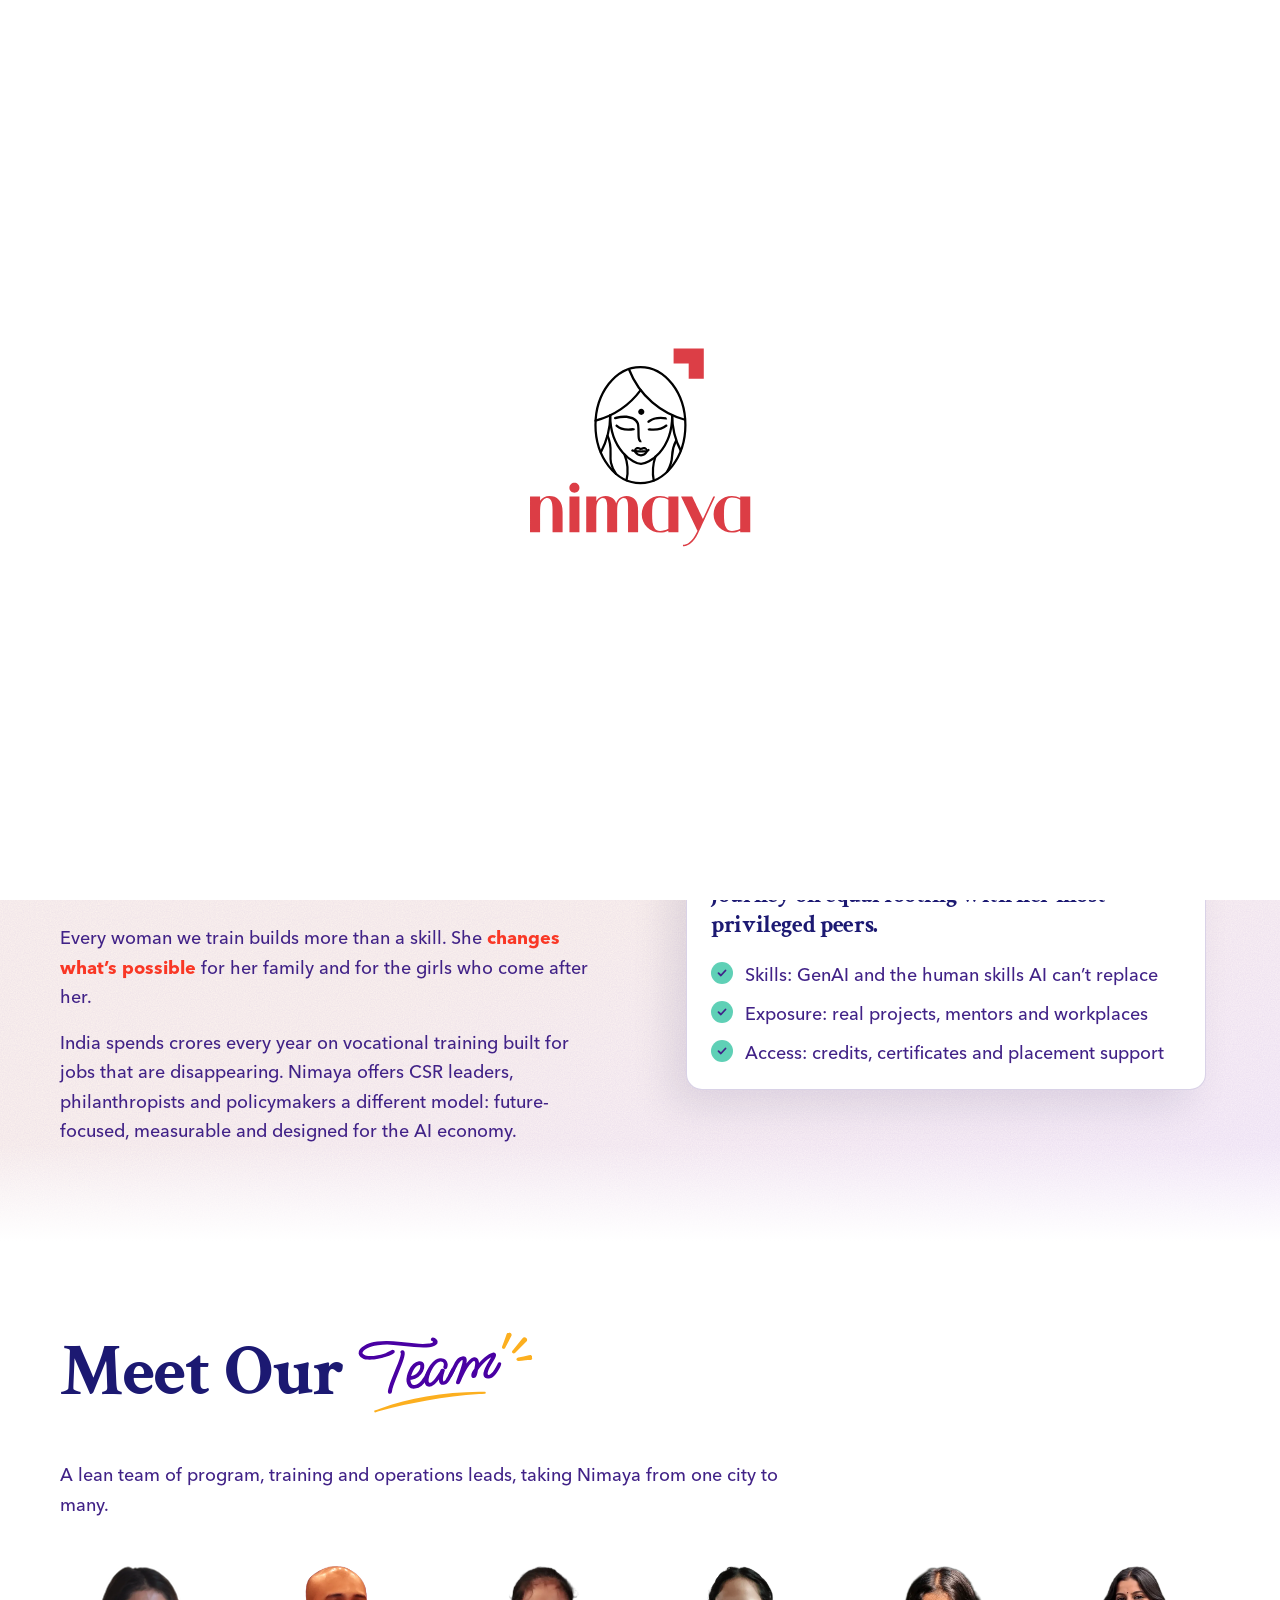
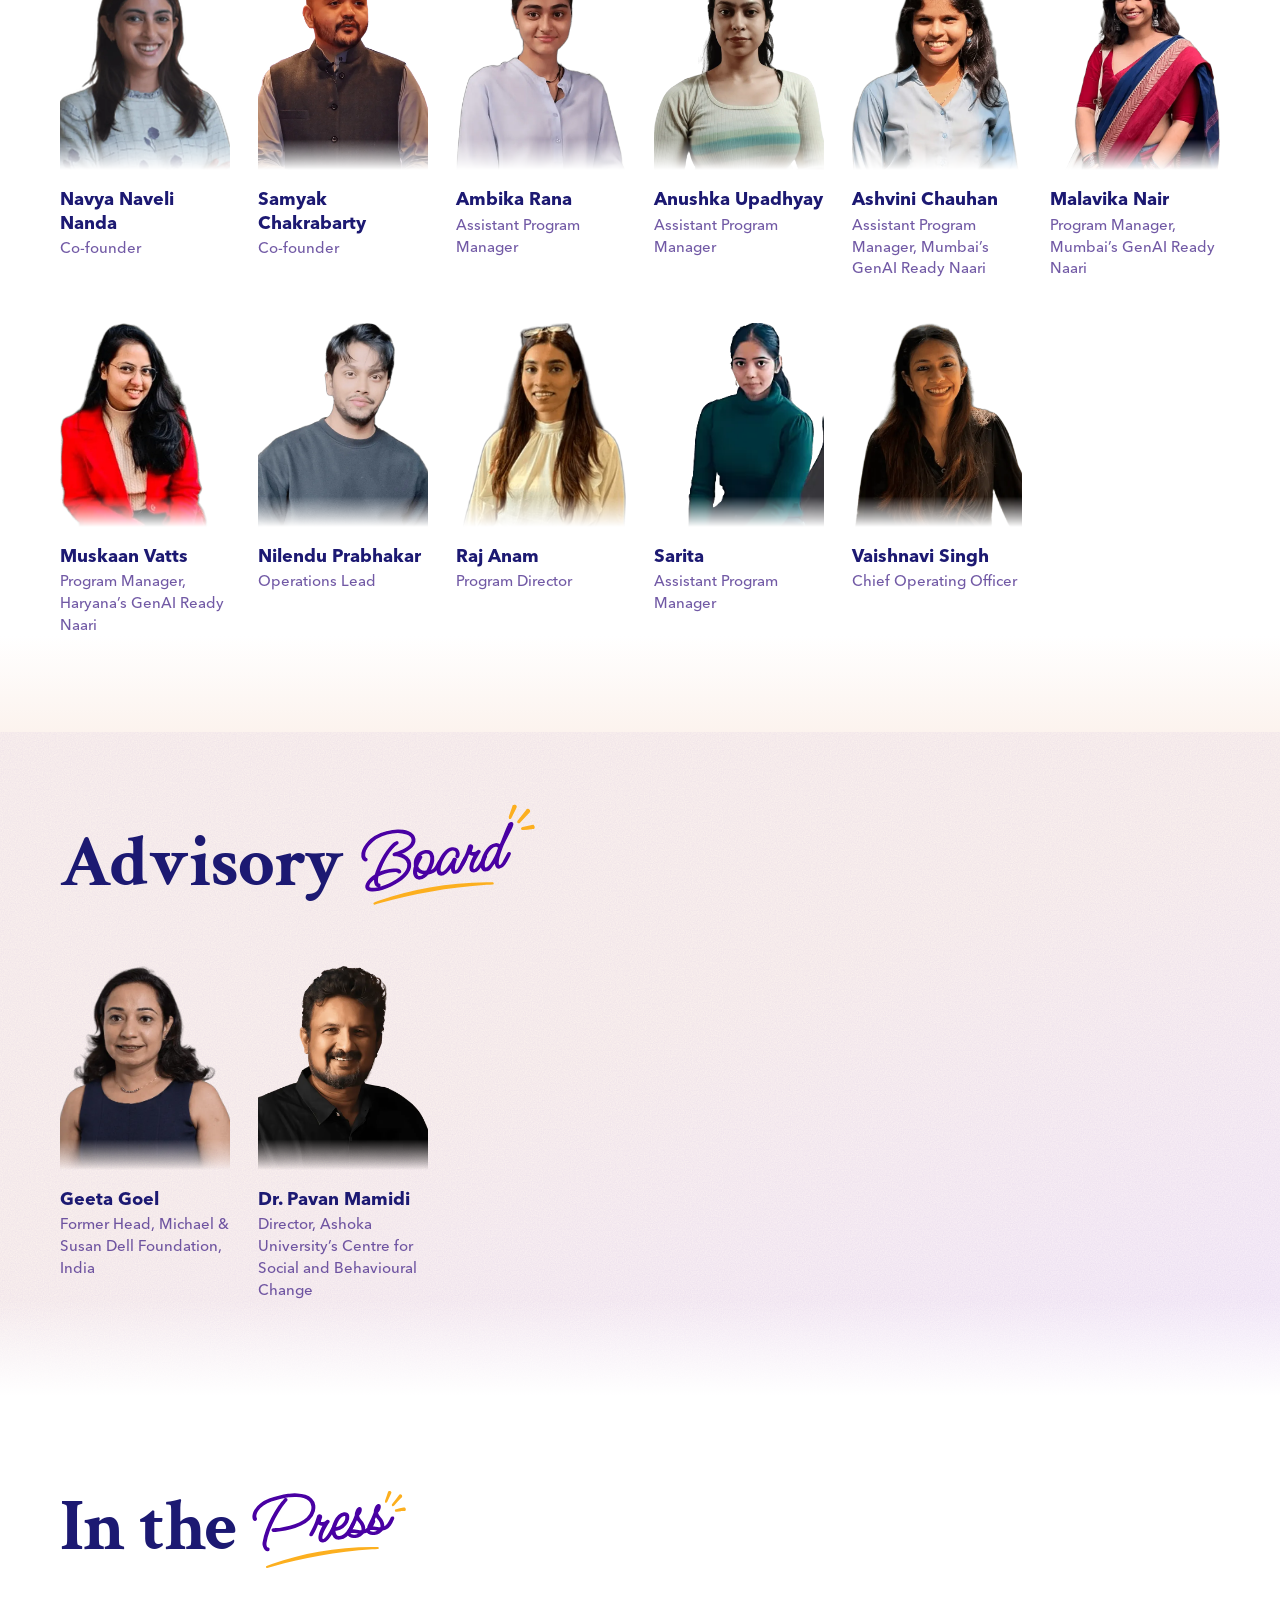
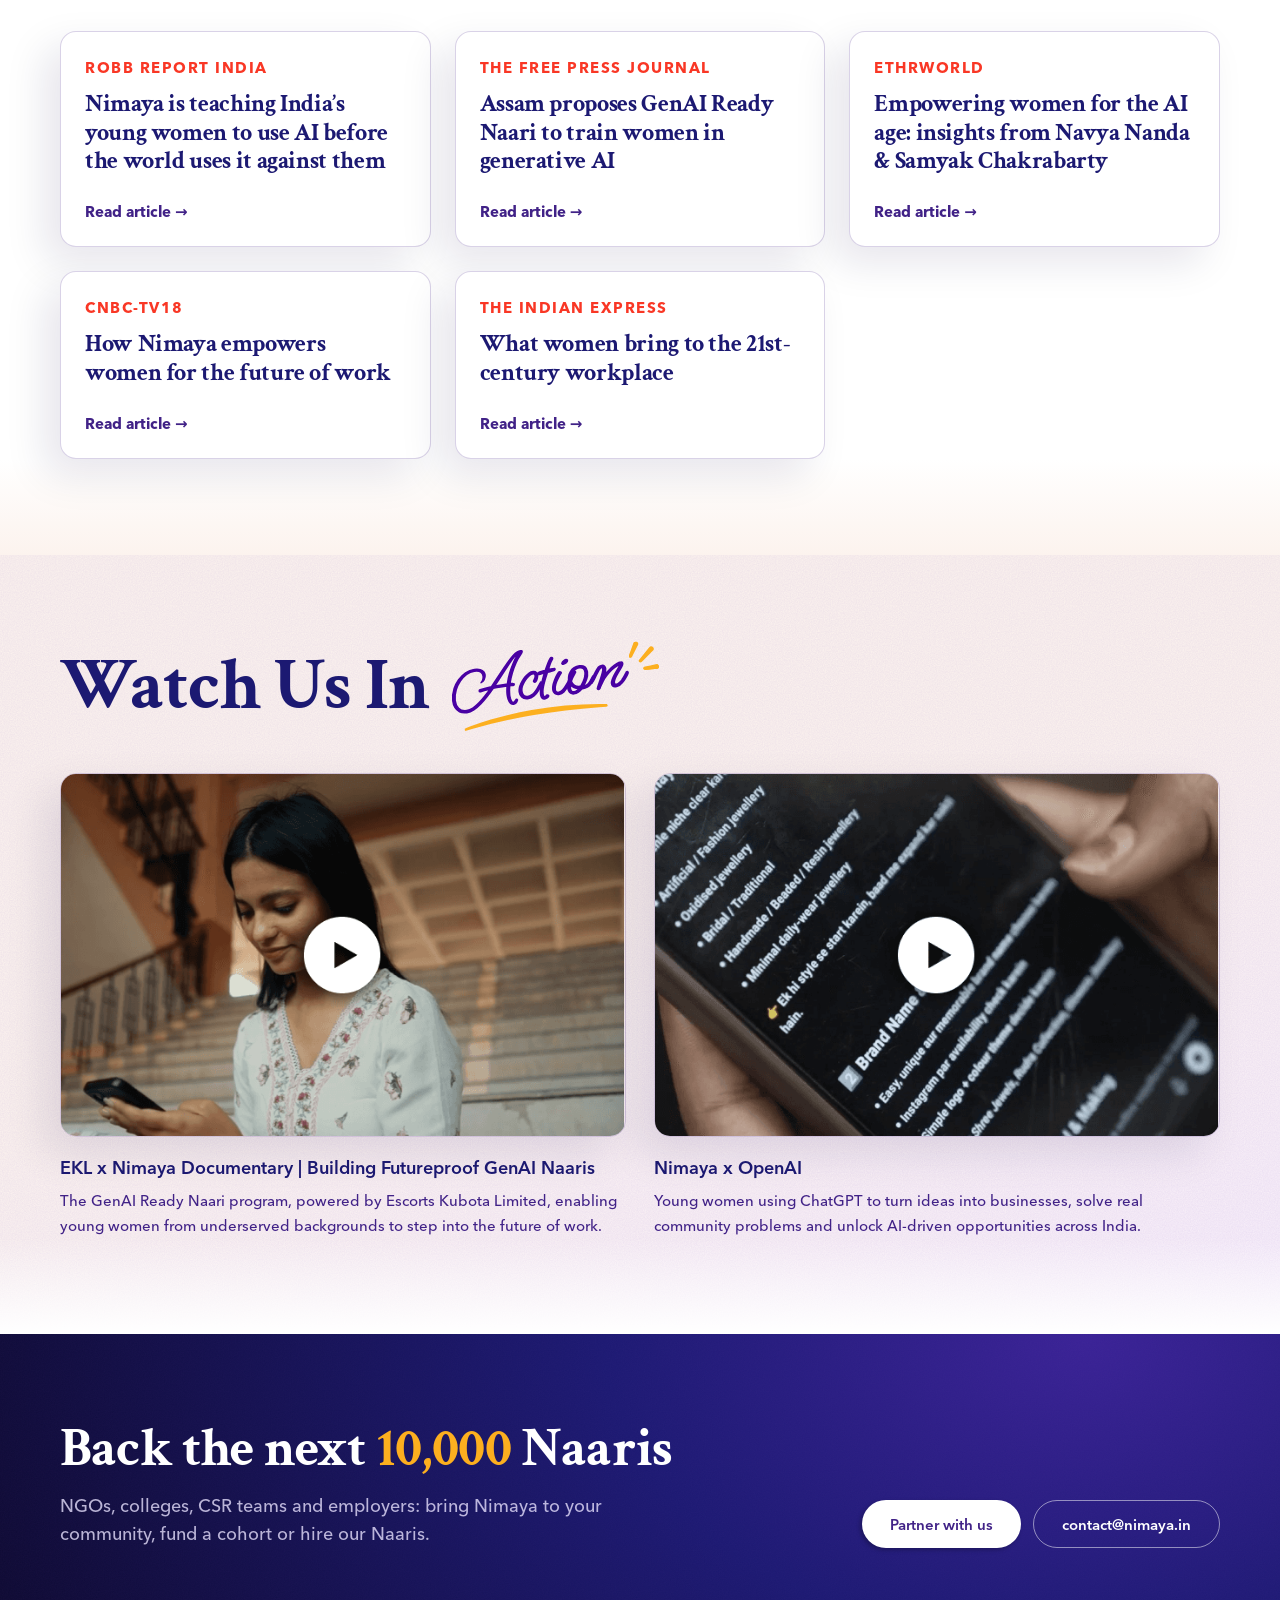
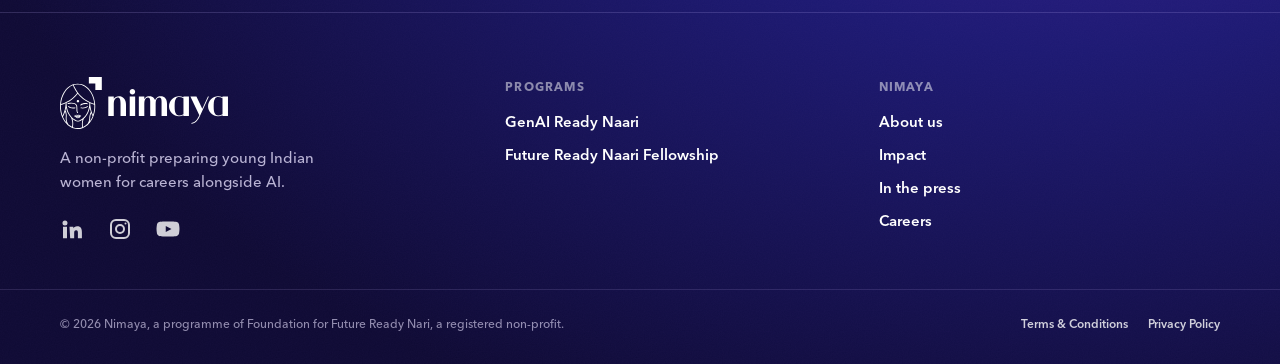
==== commit a71fb79b: "Reorder Impact, show its figures as plain stats and use real partner logos - Impact: move the "Where" ====
--- a/about-us/index.html
+++ b/about-us/index.html
@@ -94,17 +94,17 @@
           <p class="body" data-reveal="up">A lean team of program, training and operations leads, taking Nimaya from one city to many.</p>
         </div>
         <ul class="people team">
-          <li class="person" data-reveal="up" data-delay="0.1"><div class="person__photo"><img src="../assets/img/people/team-navya.webp" alt="" loading="lazy"></div><p class="person__name">Navya Naveli Nanda</p><p class="person__role">Co-founder</p></li>
-          <li class="person" data-reveal="up" data-delay="0.2"><div class="person__photo"><img src="../assets/img/people/team-samyak.webp" alt="" loading="lazy"></div><p class="person__name">Samyak Chakrabarty</p><p class="person__role">Co-founder</p></li>
-          <li class="person" data-reveal="up" data-delay="0.1"><div class="person__photo"><img src="../assets/img/people/team-ambika.webp" alt="" loading="lazy"></div><p class="person__name">Ambika Rana</p><p class="person__role">Assistant Program Manager</p></li>
-          <li class="person" data-reveal="up" data-delay="0.2"><div class="person__photo"><img src="../assets/img/people/team-anushka.webp" alt="" loading="lazy"></div><p class="person__name">Anushka Upadhyay</p><p class="person__role">Assistant Program Manager</p></li>
-          <li class="person" data-reveal="up" data-delay="0.3"><div class="person__photo"><img src="../assets/img/people/team-ashvini.webp" alt="" loading="lazy"></div><p class="person__name">Ashvini Chauhan</p><p class="person__role">Assistant Program Manager, Mumbai’s GenAI Ready Naari</p></li>
-          <li class="person" data-reveal="up" data-delay="0.4"><div class="person__photo"><img src="../assets/img/people/team-malavika.webp" alt="" loading="lazy"></div><p class="person__name">Malavika Nair</p><p class="person__role">Program Manager, Mumbai’s GenAI Ready Naari</p></li>
-          <li class="person" data-reveal="up" data-delay="0.1"><div class="person__photo"><img src="../assets/img/people/team-muskaan.webp" alt="" loading="lazy"></div><p class="person__name">Muskaan Vatts</p><p class="person__role">Program Manager, Haryana’s GenAI Ready Naari</p></li>
-          <li class="person" data-reveal="up" data-delay="0.2"><div class="person__photo"><img src="../assets/img/people/team-nilendu.webp" alt="" loading="lazy"></div><p class="person__name">Nilendu Prabhakar</p><p class="person__role">Operations Lead</p></li>
-          <li class="person" data-reveal="up" data-delay="0.3"><div class="person__photo"><img src="../assets/img/people/team-raj.webp" alt="" loading="lazy"></div><p class="person__name">Raj Anam</p><p class="person__role">Program Director</p></li>
-          <li class="person" data-reveal="up" data-delay="0.4"><div class="person__photo"><img src="../assets/img/people/team-sarita.webp" alt="" loading="lazy"></div><p class="person__name">Sarita</p><p class="person__role">Assistant Program Manager</p></li>
-          <li class="person" data-reveal="up" data-delay="0.1"><div class="person__photo"><img src="../assets/img/people/team-vaishnavi.webp" alt="" loading="lazy"></div><p class="person__name">Vaishnavi Singh</p><p class="person__role">Chief Operating Officer</p></li>
+          <li class="person" data-reveal="up" data-delay="0.10"><div class="person__photo"><img src="../assets/img/people/team-navya.webp" alt="" loading="lazy"></div><p class="person__name">Navya Naveli Nanda</p><p class="person__role">Co-founder</p></li>
+          <li class="person" data-reveal="up" data-delay="0.18"><div class="person__photo"><img src="../assets/img/people/team-samyak.webp" alt="" loading="lazy"></div><p class="person__name">Samyak Chakrabarty</p><p class="person__role">Co-founder</p></li>
+          <li class="person" data-reveal="up" data-delay="0.26"><div class="person__photo"><img src="../assets/img/people/team-ambika.webp" alt="" loading="lazy"></div><p class="person__name">Ambika Rana</p><p class="person__role">Assistant Program Manager</p></li>
+          <li class="person" data-reveal="up" data-delay="0.34"><div class="person__photo"><img src="../assets/img/people/team-anushka.webp" alt="" loading="lazy"></div><p class="person__name">Anushka Upadhyay</p><p class="person__role">Assistant Program Manager</p></li>
+          <li class="person" data-reveal="up" data-delay="0.42"><div class="person__photo"><img src="../assets/img/people/team-ashvini.webp" alt="" loading="lazy"></div><p class="person__name">Ashvini Chauhan</p><p class="person__role">Assistant Program Manager, Mumbai’s GenAI Ready Naari</p></li>
+          <li class="person" data-reveal="up" data-delay="0.50"><div class="person__photo"><img src="../assets/img/people/team-malavika.webp" alt="" loading="lazy"></div><p class="person__name">Malavika Nair</p><p class="person__role">Program Manager, Mumbai’s GenAI Ready Naari</p></li>
+          <li class="person" data-reveal="up" data-delay="0.10"><div class="person__photo"><img src="../assets/img/people/team-muskaan.webp" alt="" loading="lazy"></div><p class="person__name">Muskaan Vatts</p><p class="person__role">Program Manager, Haryana’s GenAI Ready Naari</p></li>
+          <li class="person" data-reveal="up" data-delay="0.18"><div class="person__photo"><img src="../assets/img/people/team-nilendu.webp" alt="" loading="lazy"></div><p class="person__name">Nilendu Prabhakar</p><p class="person__role">Operations Lead</p></li>
+          <li class="person" data-reveal="up" data-delay="0.26"><div class="person__photo"><img src="../assets/img/people/team-raj.webp" alt="" loading="lazy"></div><p class="person__name">Raj Anam</p><p class="person__role">Program Director</p></li>
+          <li class="person" data-reveal="up" data-delay="0.34"><div class="person__photo"><img src="../assets/img/people/team-sarita.webp" alt="" loading="lazy"></div><p class="person__name">Sarita</p><p class="person__role">Assistant Program Manager</p></li>
+          <li class="person" data-reveal="up" data-delay="0.42"><div class="person__photo"><img src="../assets/img/people/team-vaishnavi.webp" alt="" loading="lazy"></div><p class="person__name">Vaishnavi Singh</p><p class="person__role">Chief Operating Officer</p></li>
         </ul>
       </div>
     </section>
@@ -116,8 +116,8 @@
           <h2 class="display">Advisory <span class="script"><span class="script__swish" aria-hidden="true"></span>Boar<span class="script__end script__end--tall" style="--em-x: 0.12em; --em-y: 0.04em">d<img class="script__earmarks" src="../assets/Motifs/earmarks.svg" alt="" width="17" height="18"></span></span></h2>
         </div>
         <ul class="people advisors">
-          <li class="person" data-reveal="up" data-delay="0.1"><div class="person__photo"><img src="../assets/img/people/team-geeta.webp" alt="" loading="lazy"></div><p class="person__name">Geeta Goel</p><p class="person__role">Former Head, Michael &amp; Susan Dell Foundation, India</p></li>
-          <li class="person" data-reveal="up" data-delay="0.2"><div class="person__photo"><img src="../assets/img/people/team-pavan.webp" alt="" loading="lazy"></div><p class="person__name">Dr. Pavan Mamidi</p><p class="person__role">Director, Ashoka University’s Centre for Social and Behavioural Change</p></li>
+          <li class="person" data-reveal="up" data-delay="0.10"><div class="person__photo"><img src="../assets/img/people/team-geeta.webp" alt="" loading="lazy"></div><p class="person__name">Geeta Goel</p><p class="person__role">Former Head, Michael &amp; Susan Dell Foundation, India</p></li>
+          <li class="person" data-reveal="up" data-delay="0.18"><div class="person__photo"><img src="../assets/img/people/team-pavan.webp" alt="" loading="lazy"></div><p class="person__name">Dr. Pavan Mamidi</p><p class="person__role">Director, Ashoka University’s Centre for Social and Behavioural Change</p></li>
         </ul>
       </div>
     </section>
--- a/css/style.css
+++ b/css/style.css
@@ -835,6 +835,8 @@
 .head--center { margin-inline: auto; text-align: center; }
 .head .body { margin-top: var(--title-gap); }
 .head + * { margin-top: calc(var(--title-gap) * 1.5); }
+/* Line break kept only on wide screens */
+@media (max-width: 900px) { .br-wide { display: none; } }
 /* Title and intro with a column of key facts beside them */
 .head-row { position: relative; z-index: 1; display: flex; align-items: flex-start; justify-content: space-between; gap: 32px 56px; }
 .head-row + * { margin-top: calc(var(--title-gap) * 1.5); }
@@ -940,6 +942,10 @@
 .switch .tabs__btn { position: relative; padding: 14px 28px; border: 0; background: none; font-size: var(--fs-4); }
 .switch .tabs__btn[aria-selected="true"] { background: none; box-shadow: none; }
 .switch__bar { display: flex; justify-content: center; }
+/* Proof of change: intro, switch and figures sit close together */
+.proof .head .body { margin-top: 14px; }
+.proof .head + .tabs { margin-top: 28px; }
+.proof .tabs__panel { margin-top: 36px; }
 
 /* Numbered module list */
 .modules { display: grid; grid-template-columns: repeat(2, minmax(0, 1fr)); gap: 0 40px; counter-reset: m; }
@@ -992,12 +998,9 @@
   bottom: 0;
   width: 100%;
   height: 100%;
-  object-fit: contain;
-  object-position: 50% 100%;
-  transition: scale var(--t-2) var(--ease);
-  transform-origin: 50% 100%;
-}
-.person:hover .person__photo img { scale: 1.04; }
+  object-fit: cover;          /* every cut-out fills its frame, so all heads sit at the same height */
+  object-position: 50% 0;
+}
 .person__name { margin-top: 16px; font-size: var(--fs-4); font-weight: 700; line-height: 1.3; color: var(--ink); }
 .person__role { margin-top: 4px; font-size: var(--fs-5); line-height: 1.45; color: var(--text-soft); }
 /* Small portraits (mentors, masterclass experts) */
@@ -1010,16 +1013,15 @@
 .quotes { position: relative; z-index: 1; display: grid; grid-template-columns: repeat(var(--cols, 3), minmax(0, 1fr)); gap: 28px; }
 .quote { display: flex; flex-direction: column; padding: 24px; }
 .quote__who { display: flex; align-items: center; gap: 14px; }
+/* Cut-out with no frame, fading out in an arc: the top edge is the arc's centre, the bottom its rim */
 .quote__photo {
   flex: none;
-  width: 64px;
-  height: 64px;
-  border-radius: 50%;
-  overflow: hidden;
-  border: 1px solid var(--line);
-  background: var(--lav);
-}
-.quote__photo img { width: 100%; height: 100%; object-fit: cover; object-position: 50% 12%; }
+  width: 72px;
+  height: 72px;
+  -webkit-mask-image: radial-gradient(100% 100% at 50% 0%, #000 60%, transparent 100%);
+  mask-image: radial-gradient(100% 100% at 50% 0%, #000 60%, transparent 100%);
+}
+.quote__photo img { width: 100%; height: 100%; object-fit: cover; object-position: 50% 0; }
 .quote__name { font-size: var(--fs-4); font-weight: 700; line-height: 1.25; color: var(--ink); }
 .quote__place { margin-top: 2px; font-size: var(--fs-5); color: var(--coral); font-weight: 600; }
 /* Small capitals labels */
@@ -1129,7 +1131,7 @@
 /* Short pillars: text beside a row of logos or a small picture */
 .pillar--compact { grid-template-columns: minmax(0, 1.5fr) minmax(0, 1fr); padding: 28px 32px; }
 .pillar--compact .pillar__media { aspect-ratio: auto; }
-.pillar--compact .pillar__media img { height: 190px; }
+.pillar--compact .pillar__media img { height: 300px; }
 .pillar__logos { display: flex; align-items: center; justify-content: center; gap: 24px 48px; }
 .pillar__logos img { height: 44px; width: auto; max-width: 42%; object-fit: contain; }
 
@@ -1244,8 +1246,7 @@
 /* Italic coral notes */
 .reach__live,
 .reach-map__hint,
-.reach-card__note,
-.cities__next {
+.reach-card__note {
   font-size: var(--fs-5);
   font-style: italic;
   font-weight: 600;
@@ -1503,7 +1504,12 @@
 
 /* Stat row (Impact panels) */
 .stats { position: relative; z-index: 1; display: grid; grid-template-columns: repeat(4, minmax(0, 1fr)); gap: 18px; }
-.panel-block + .panel-block { margin-top: 56px; }
+.stats + .panel-block,
+.panel-block + .panel-block { margin-top: 48px; }
+.panel-split .sub-title + .logos { margin-top: 20px; }
+.panel-split .logos--plain { gap: 20px 36px; }
+.panel-split .logos--plain img { height: 34px; max-width: 150px; }
+.panel-split .logos--plain img[src*="openai"] { height: 26px; }   /* a heavy wordmark: kept smaller so it reads the same size */
 .panel-block > .sub-title { margin-bottom: 20px; }
 .panel-split { display: grid; grid-template-columns: minmax(0, 1fr) minmax(0, 1fr); gap: 32px; }
 
@@ -1537,6 +1543,9 @@
 .callouts { position: relative; z-index: 1; display: grid; grid-template-columns: repeat(2, minmax(0, 1fr)); gap: 24px; }
 .callouts .callout { grid-template-columns: minmax(0, 1fr); align-content: start; justify-items: start; gap: 24px; margin: 0; }
 .callouts .callout__img { width: 120px; height: 120px; }
+/* A banner runs edge to edge across the top of its callout */
+.callout__banner { display: block; width: calc(100% + 72px); max-width: none; height: auto; margin: -32px -36px 0; }
+@media (max-width: 600px) { .callout__banner { width: calc(100% + 48px); margin: -24px -24px 0; } }
 .callout:not(.callout--light) .em { color: var(--yellow); }
 @media (max-width: 900px) { .callouts { grid-template-columns: minmax(0, 1fr); } }
 /* Logos straight on the page, no tiles */
@@ -1613,7 +1622,7 @@
 .designed { margin-top: 26px; }
 .designed .card__body { padding: 28px 24px 24px; }
 .designed .people--sm { gap: 20px 12px; }
-.designed .people--sm .person__photo { width: 110px; }
+.designed .people--sm .person__photo { width: 100%; }
 .pillar__media { aspect-ratio: 4 / 3; }
 .pillar__media--plain { border: 0; background: none; }
 .pillar__media--plain img { object-fit: contain; }
@@ -1636,7 +1645,7 @@
 .values { width: 100%; max-width: 520px; margin-top: 26px; z-index: 1; }
 
 .values__lead { font-size: var(--fs-3); line-height: 1.25; color: var(--ink); margin-bottom: 20px; }
-.advisors { --cols: 4; }
+.advisors { --cols: 6; }
 .team { --cols: 6; }
 .press li { display: flex; }
 .press__card { width: 100%; }
@@ -1650,7 +1659,10 @@
 /* Impact */
 .model .icard__icon { margin-top: 6px; }
 .ba__axis i { font-style: normal; }
-.stats .reach__stat { box-shadow: var(--shadow-tile); }
+/* Plain figures split by hairlines, no cards */
+.stats { gap: 0; }
+.stats .reach__stat { padding: 4px 24px; background: none; border: 0; border-radius: 0; box-shadow: none; }
+.stats .reach__stat + .reach__stat { border-left: 1px solid var(--line); }
 
 /* ============ Media overlay ============ */
 .overlay {
@@ -1727,7 +1739,8 @@
   .people--sm { --cols: 4; }
   .quotes, .press { --cols: 2; }
   .cities { grid-template-columns: repeat(3, minmax(0, 1fr)); }
-  .stats { grid-template-columns: repeat(2, minmax(0, 1fr)); }
+  .stats { grid-template-columns: repeat(2, minmax(0, 1fr)); row-gap: 24px; }
+  .stats .reach__stat:nth-child(odd) { border-left: 0; }
   .story { grid-template-columns: 150px minmax(0, 1fr); }
   .story__photo { height: 260px; }
   .reach__wrap { gap: 32px; }
@@ -1736,7 +1749,6 @@
 
 @media (max-width: 900px) {
   .grid { grid-template-columns: repeat(2, minmax(0, 1fr)); }
-  .advisors { --cols: 3; }
   .nav__drop, .nav__menu { display: contents; }
   .nav__menu { visibility: visible; opacity: 1; translate: none; }
   .nav__drop-btn, .nav__menu::before, .nav__menu b, .nav__menu span { display: none; }
@@ -1767,8 +1779,7 @@
   .seg-card { padding: 22px; }
 
 .grid, .quotes, .press { --cols: 1; grid-template-columns: minmax(0, 1fr); }
-  .stats { gap: 12px; }
-  .stats .reach__stat { padding: 16px; }
+  .stats .reach__stat { padding: 4px 16px; }
   .stats .reach__num { font-size: var(--fs-2); }
   .logos { gap: 12px; }
   .logos__item { height: 64px; padding: 0 18px; }
@@ -2137,7 +2148,7 @@
 .hero__info .hero__stats li { background: none; border: 0; border-radius: 0; box-shadow: none; }
 .hero__info .hero__stats { margin-top: 36px; max-width: 520px; grid-template-columns: repeat(2, minmax(0, 1fr)); gap: 24px 40px; }
 .hero__info .hero__stats li { padding: 14px 0 0; border-top: 1px solid var(--line); }
-.hero--home + section { padding-block: 56px; }
+#across-india + section { padding-block: 56px; }
 
 /* ============ How AI runs Nimaya ============ */
 .ai {
@@ -2266,9 +2277,9 @@
   align-items: flex-start;
   gap: 16px;
   font-family: var(--serif);
-  font-size: var(--fs-2);
+  font-size: var(--fs-3);
   font-weight: 700;
-  line-height: 1.12;
+  line-height: 1.2;
   letter-spacing: var(--serif-tracking);
   color: var(--coral);
 }
@@ -2367,7 +2378,6 @@
 /* GenAI page: two real stories, then a line about what's coming (no empty slots) */
 .cities--few { display: flex; flex-wrap: wrap; justify-content: center; }
 .cities--few .city { width: 220px; }
-.cities__next { position: relative; z-index: 1; max-width: 560px; margin: 32px auto 0; text-align: center; line-height: 1.5; }
 
 /* ============ Footer: closing call to action + sitemap ============ */
 .footer {
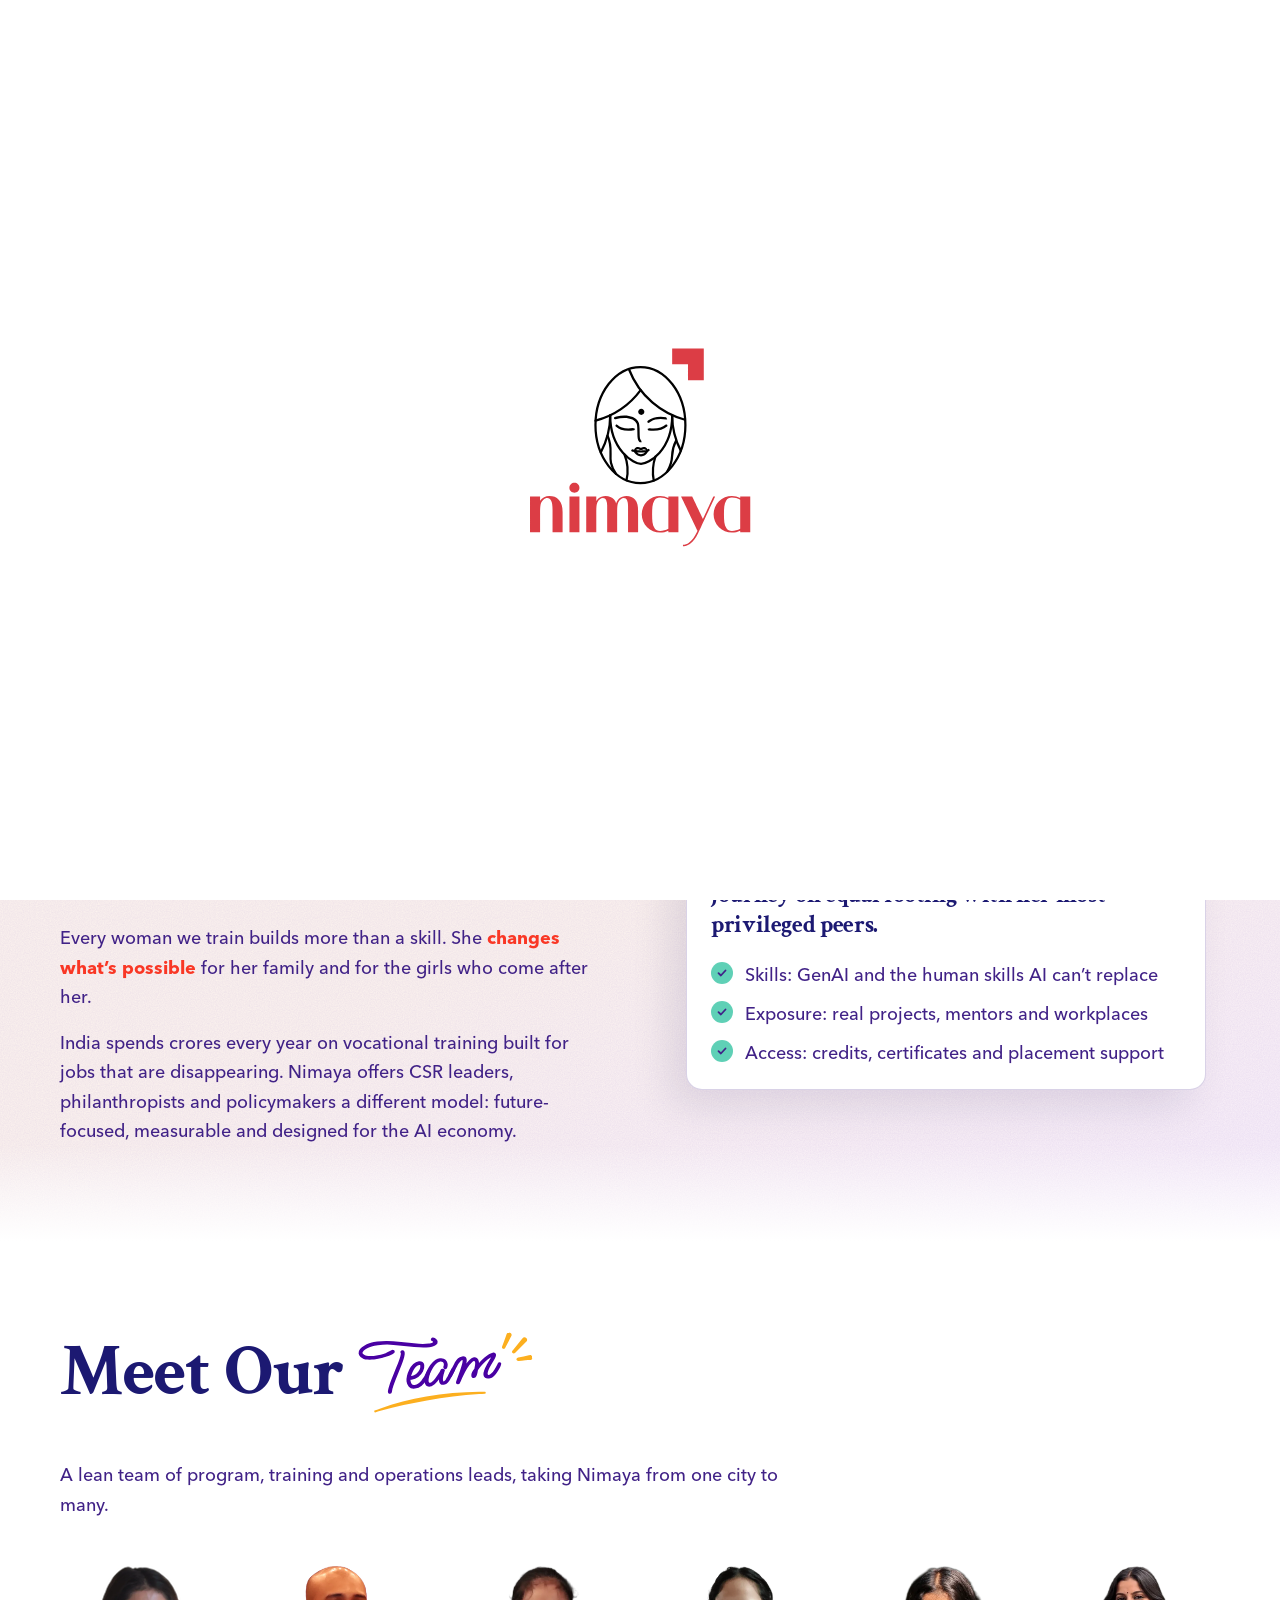
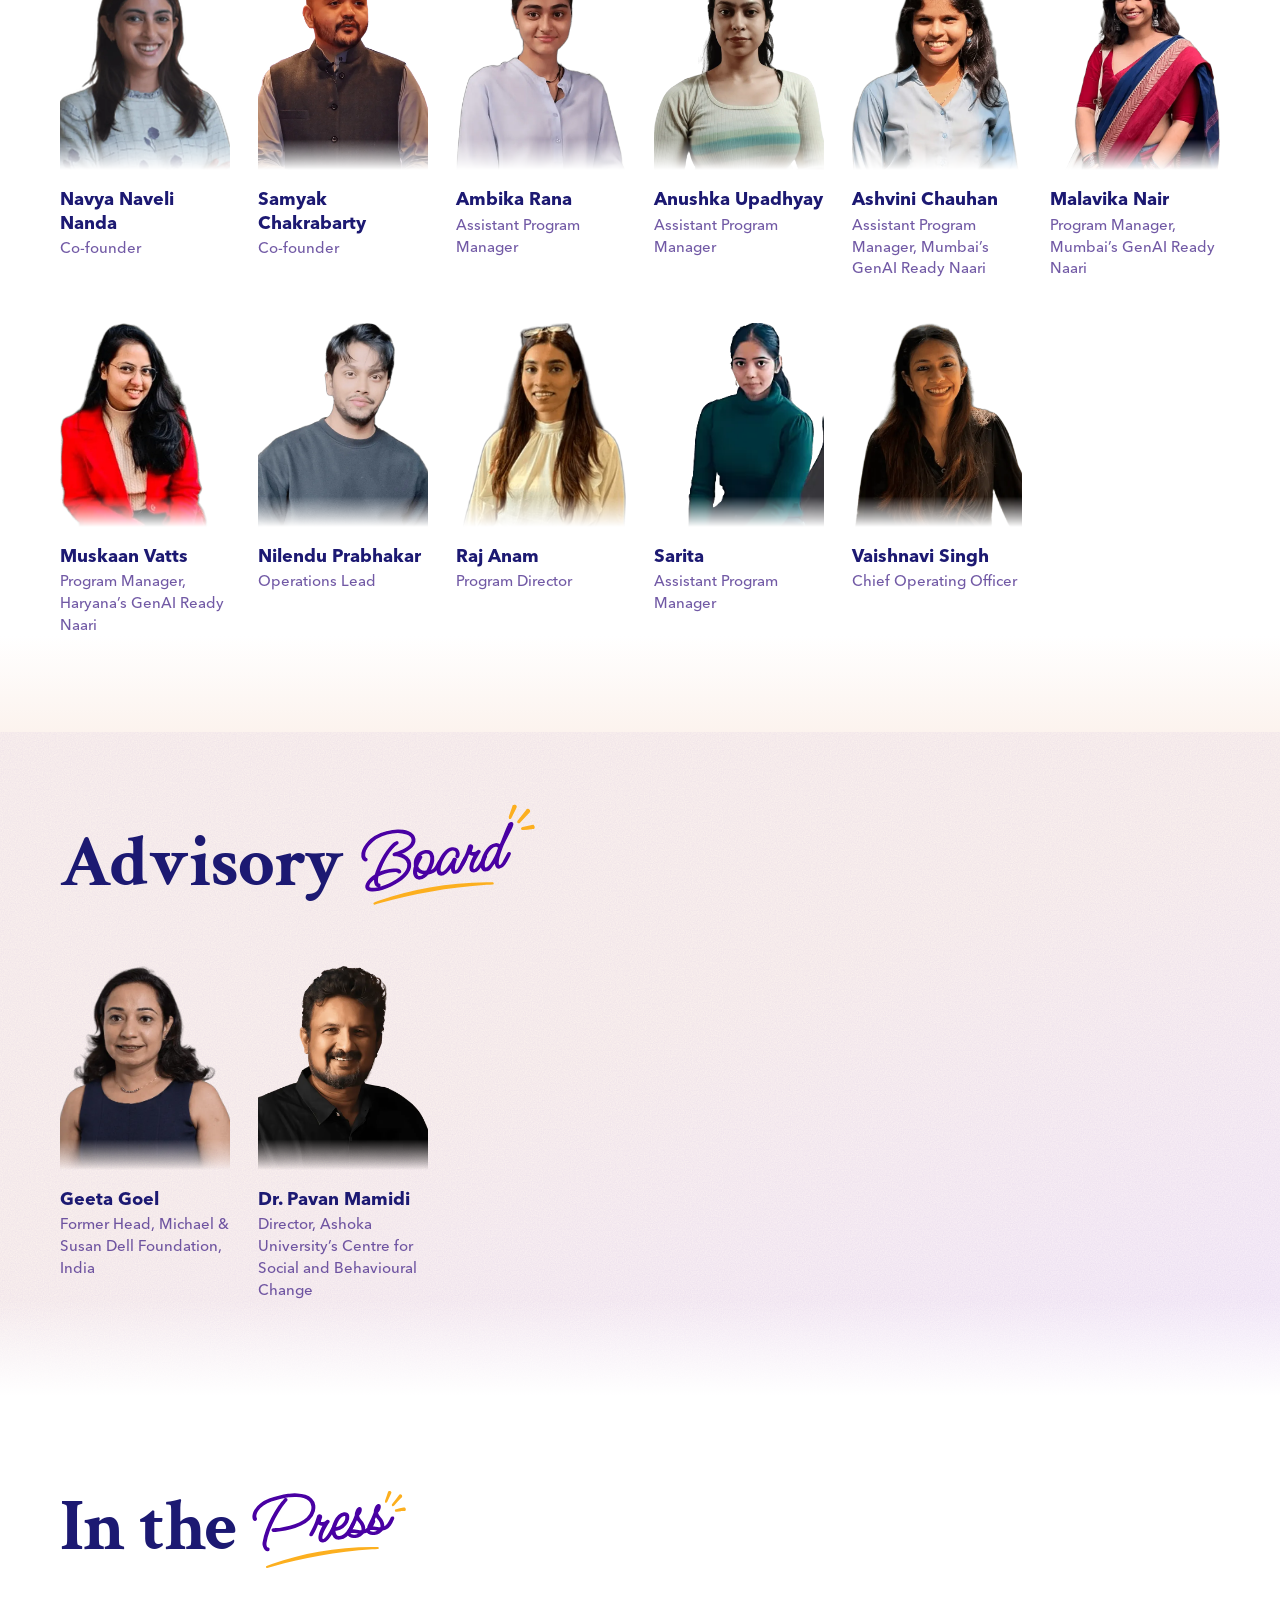
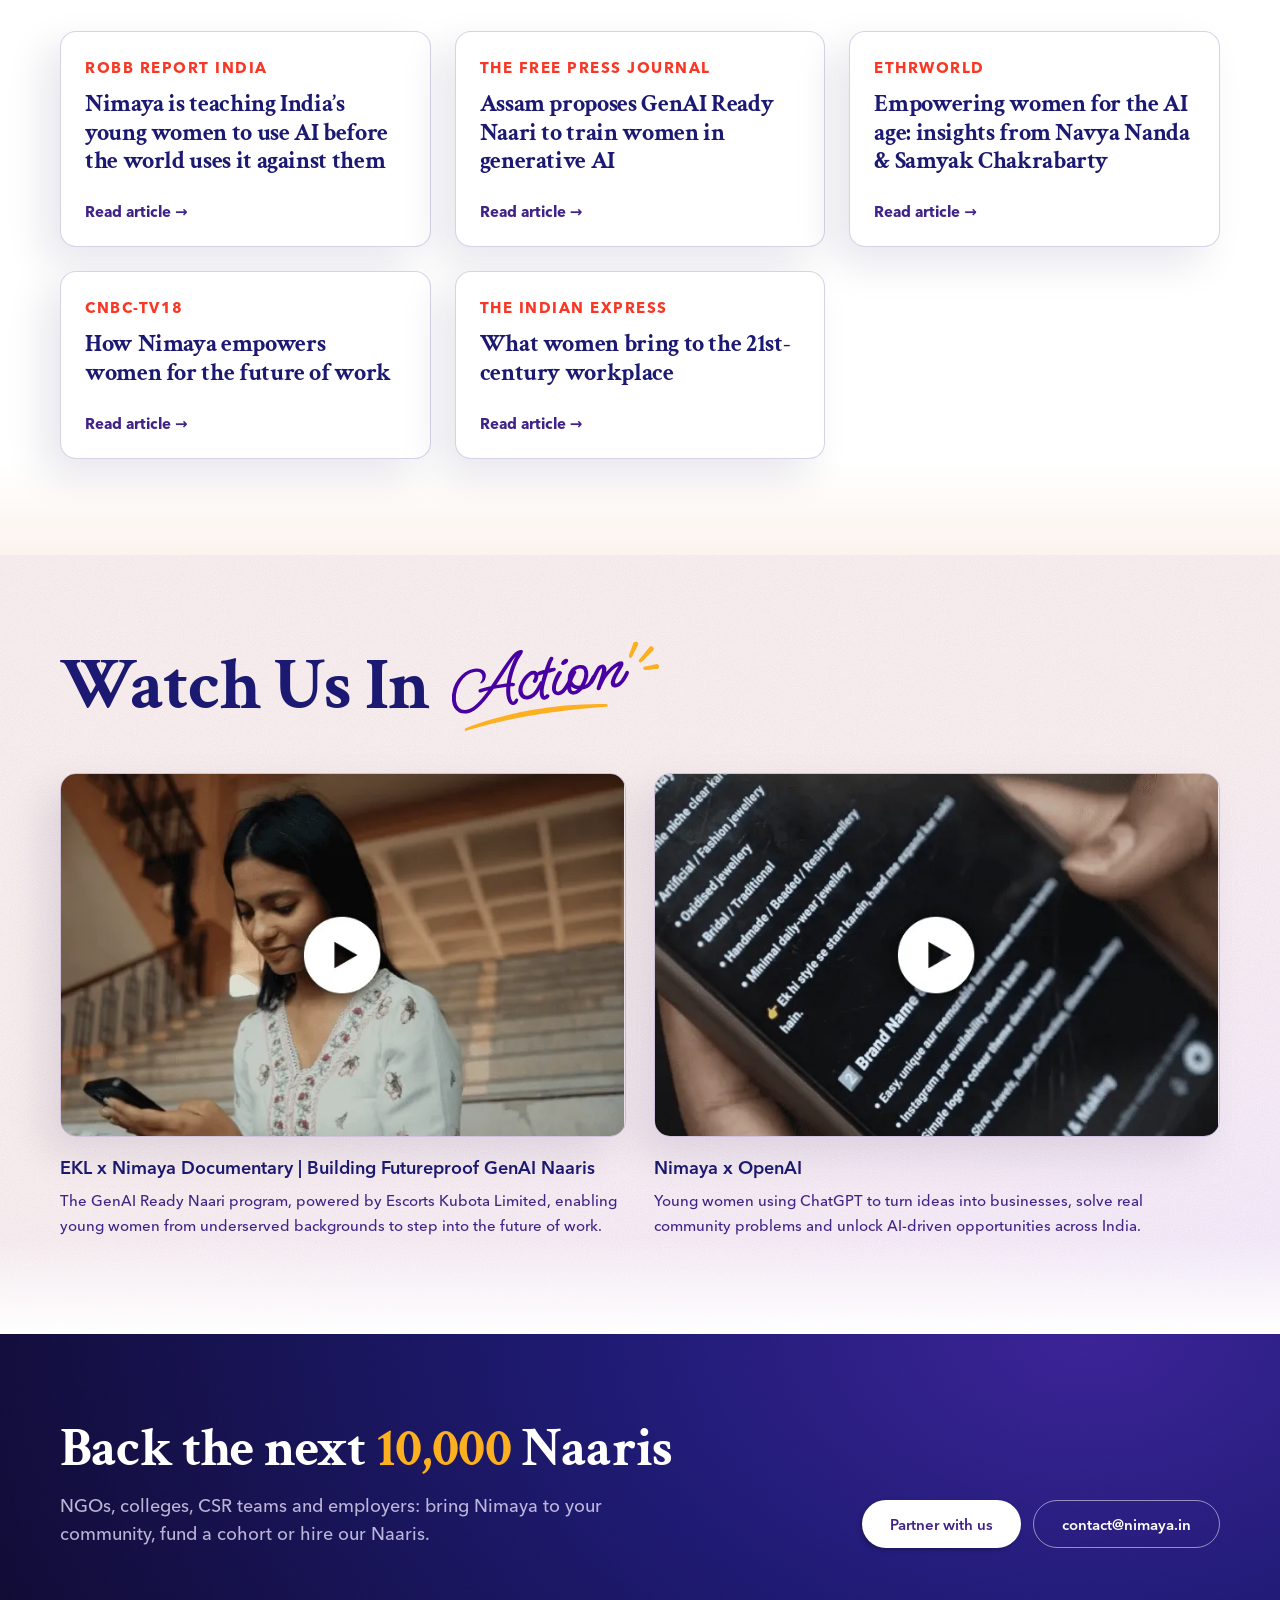
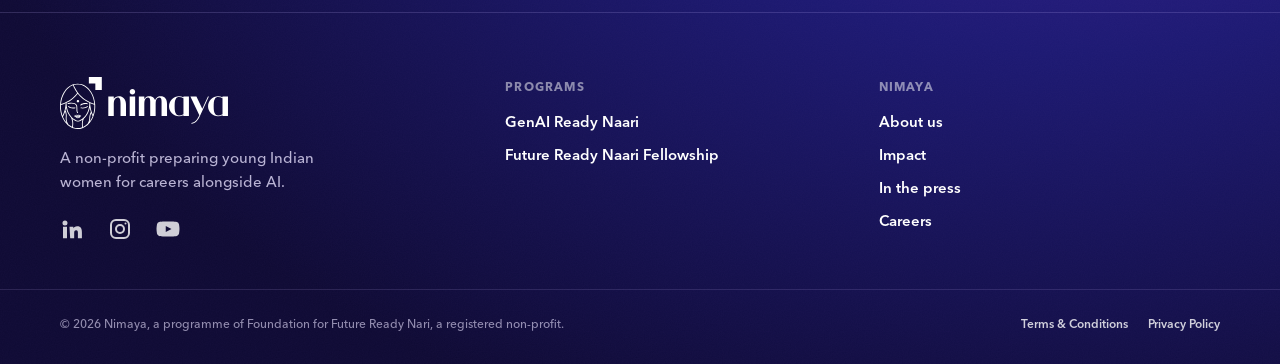
==== commit 0f9770c0: "Clean up unused assets, convert images to WebP and add three Jaipur stories - Remove about 110 unuse" ====
--- a/about-us/index.html
+++ b/about-us/index.html
@@ -147,14 +147,14 @@
         <div class="news__grid news__grid--pair">
           <div class="news__item" data-reveal="up" data-delay="0.1">
             <button class="news__cover" type="button" data-youtube="D2q-qB-J1Dk" aria-label="Play: EKL x Nimaya Documentary">
-              <span class="watch__frame" data-unmask><img src="../assets/img/video-ekl.png" alt="" width="803" height="516" loading="lazy"></span>
+              <span class="watch__frame" data-unmask><img src="../assets/img/video-ekl.webp" alt="" width="803" height="516" loading="lazy"></span>
             </button>
             <p class="news__name balance">EKL x Nimaya Documentary | Building Futureproof GenAI Naaris</p>
             <p class="news__desc body">The GenAI Ready Naari program, powered by Escorts Kubota Limited, enabling young women from underserved backgrounds to step into the future of work.</p>
           </div>
           <div class="news__item" data-reveal="up" data-delay="0.2">
             <button class="news__cover" type="button" data-youtube="e-chNhiaxas" aria-label="Play: Nimaya x OpenAI">
-              <span class="watch__frame" data-unmask><img src="../assets/img/video-openai.png" alt="" width="803" height="516" loading="lazy"></span>
+              <span class="watch__frame" data-unmask><img src="../assets/img/video-openai.webp" alt="" width="803" height="516" loading="lazy"></span>
             </button>
             <p class="news__name balance">Nimaya x OpenAI</p>
             <p class="news__desc body">Young women using ChatGPT to turn ideas into businesses, solve real community problems and unlock AI-driven opportunities across India.</p>
--- a/css/style.css
+++ b/css/style.css
@@ -655,9 +655,11 @@
   border: 1.5px solid var(--line);
   box-shadow: var(--shadow-card);
 }
-.voices__thumb img { width: 100%; height: 100%; object-fit: cover; transform: scale(1.2); transform-origin: 35% 65%; }
+/* The poster and its hover preview share one framing, so the switch to video doesn't jump */
+.voices__thumb img,
+.voices__preview { width: 100%; height: 100%; object-fit: cover; transform: scale(1.2); transform-origin: 35% 65%; }
 .voices__thumb:hover { --tilt-base: 0deg; }
-.voices__thumb:hover .voices__preview { scale: 1.05; }
+.voices__thumb:hover .voices__preview { scale: 1.05; }   /* matches the poster's hover zoom */
 .voices__thumb::after {
   content: "";
   position: absolute;
@@ -1018,8 +1020,8 @@
   flex: none;
   width: 72px;
   height: 72px;
-  -webkit-mask-image: radial-gradient(100% 100% at 50% 0%, #000 60%, transparent 100%);
-  mask-image: radial-gradient(100% 100% at 50% 0%, #000 60%, transparent 100%);
+  -webkit-mask-image: radial-gradient(100% 100% at 50% 0%, #000 80%, transparent 100%);
+  mask-image: radial-gradient(100% 100% at 50% 0%, #000 80%, transparent 100%);
 }
 .quote__photo img { width: 100%; height: 100%; object-fit: cover; object-position: 50% 0; }
 .quote__name { font-size: var(--fs-4); font-weight: 700; line-height: 1.25; color: var(--ink); }
@@ -1690,6 +1692,40 @@
 .overlay__frame--video { height: 80%; aspect-ratio: 0.5778 / 1; border-radius: var(--r-card); background: #000; }
 .overlay__frame iframe,
 .overlay__frame video { display: block; width: 100%; height: 100%; border: 0; object-fit: contain; }
+/* Job description sheet: role facts on the left, the description scrolling on the right */
+.overlay__frame--sheet { width: min(1120px, calc(100% - 32px)); border-radius: var(--r-lg); background: #fff; box-shadow: var(--shadow-pop); user-select: text; }
+.jd { display: grid; grid-template-columns: minmax(0, 0.75fr) minmax(0, 1.6fr); height: min(780px, calc(100svh - 64px)); }
+.jd__side { display: flex; flex-direction: column; align-items: flex-start; padding: 48px 40px; background: var(--lav); border-right: 1px solid var(--line); }
+.jd__team { font-size: var(--fs-5); font-weight: 600; color: var(--coral); }
+.jd__title { margin-top: 10px; font-family: var(--serif); font-size: var(--fs-3); font-weight: 700; line-height: 1.2; letter-spacing: var(--serif-tracking); color: var(--ink); }
+.jd__meta { display: grid; gap: 18px; margin: 32px 0; }
+.jd__meta li { display: flex; align-items: flex-start; gap: 12px; }
+.jd__meta svg { flex: none; width: 22px; height: 22px; fill: none; stroke: var(--coral); stroke-width: 1.7; stroke-linecap: round; stroke-linejoin: round; }
+.jd__meta span { font-size: var(--fs-5); line-height: 1.4; color: var(--text-soft); }
+.jd__meta b { display: block; font-weight: 700; color: var(--ink); }
+.jd__side .btn { margin-top: auto; }
+.jd__body { overflow-y: auto; overscroll-behavior: contain; padding: 48px 48px 40px; font-size: var(--fs-5); line-height: 1.65; color: var(--text-soft); }
+.jd__body > * + * { margin-top: 12px; }
+.jd__body .jd__h { margin-top: 32px; font-size: var(--fs-4); font-weight: 700; line-height: 1.3; color: var(--ink); }
+.jd__body .jd__h:first-child { margin-top: 0; }
+.jd__body .jd__sub { margin-top: 18px; color: var(--ink); font-weight: 700; }
+.jd__body strong { font-weight: 700; color: var(--purple); }
+.jd__body ul, .jd__body ol { padding-left: 1.3em; }
+.jd__body ul { list-style: disc; }
+.jd__body ol { list-style: decimal; }
+.jd__body li + li { margin-top: 6px; }
+.jd__body li::marker { color: var(--coral); }
+.jd__body a { color: var(--purple); text-decoration: underline; text-underline-offset: 2px; overflow-wrap: anywhere; }
+.jd__close { position: absolute; top: 16px; right: 16px; display: grid; place-items: center; width: 40px; height: 40px; border: 1px solid var(--line); border-radius: 50%; background: #fff; color: var(--purple); }
+.jd__close:hover { border-color: var(--purple); }
+.jd__close svg { width: 18px; height: 18px; fill: none; stroke: currentColor; stroke-width: 2; stroke-linecap: round; }
+.job__actions { display: flex; flex-wrap: wrap; gap: 10px; }
+@media (max-width: 800px) {
+  .jd { display: block; overflow-y: auto; height: calc(100svh - 32px); }
+  .jd__side { padding: 32px 24px 24px; border-right: 0; border-bottom: 1px solid var(--line); }
+  .jd__meta { margin: 20px 0; }
+  .jd__body { overflow: visible; padding: 28px 24px 32px; }
+}
 html.is-locked { overflow: hidden; }
 
 /* ============ Responsive ============ */
@@ -2375,9 +2411,13 @@
    illustration read as one set */
 .milestones__grid .stat__media { height: auto; padding: 16px; border-radius: var(--r-card); }
 
-/* GenAI page: two real stories, then a line about what's coming (no empty slots) */
+/* GenAI page: the stories we have, centred (no empty slots) */
 .cities--few { display: flex; flex-wrap: wrap; justify-content: center; }
 .cities--few .city { width: 220px; }
+/* Play badge for thumbnails that don't have one in the image itself */
+.voices__play { position: absolute; left: 50%; top: 50%; z-index: 1; width: 46px; height: 46px; translate: -50% -50%; border-radius: 50%; background: #fff; box-shadow: 0 4px 14px rgb(var(--shade) / 0.25); pointer-events: none; transition: opacity var(--t-1) var(--ease); }
+.voices__play::before { content: ""; position: absolute; left: 54%; top: 50%; width: 14px; height: 16px; translate: -50% -50%; background: var(--ink); clip-path: polygon(0 0, 100% 50%, 0 100%); }
+.voices__thumb.is-previewing .voices__play { opacity: 0; }
 
 /* ============ Footer: closing call to action + sitemap ============ */
 .footer {
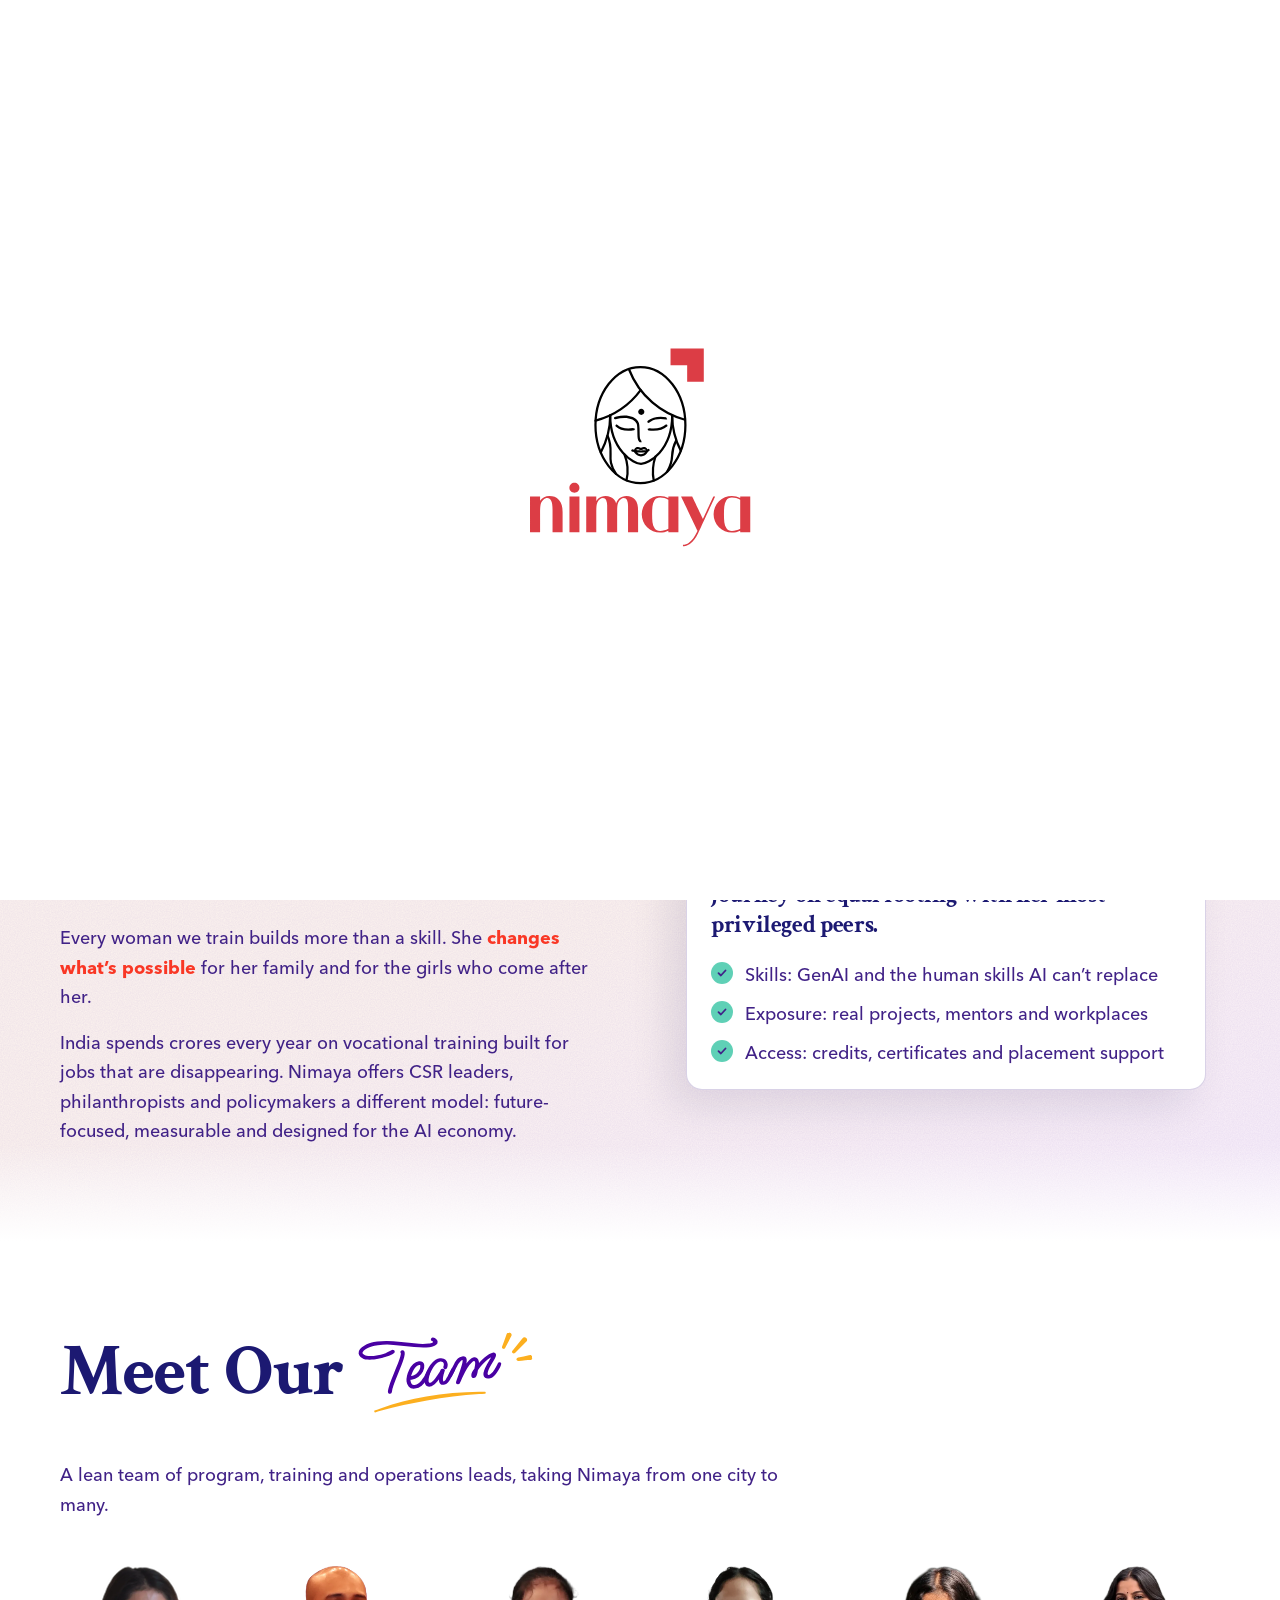
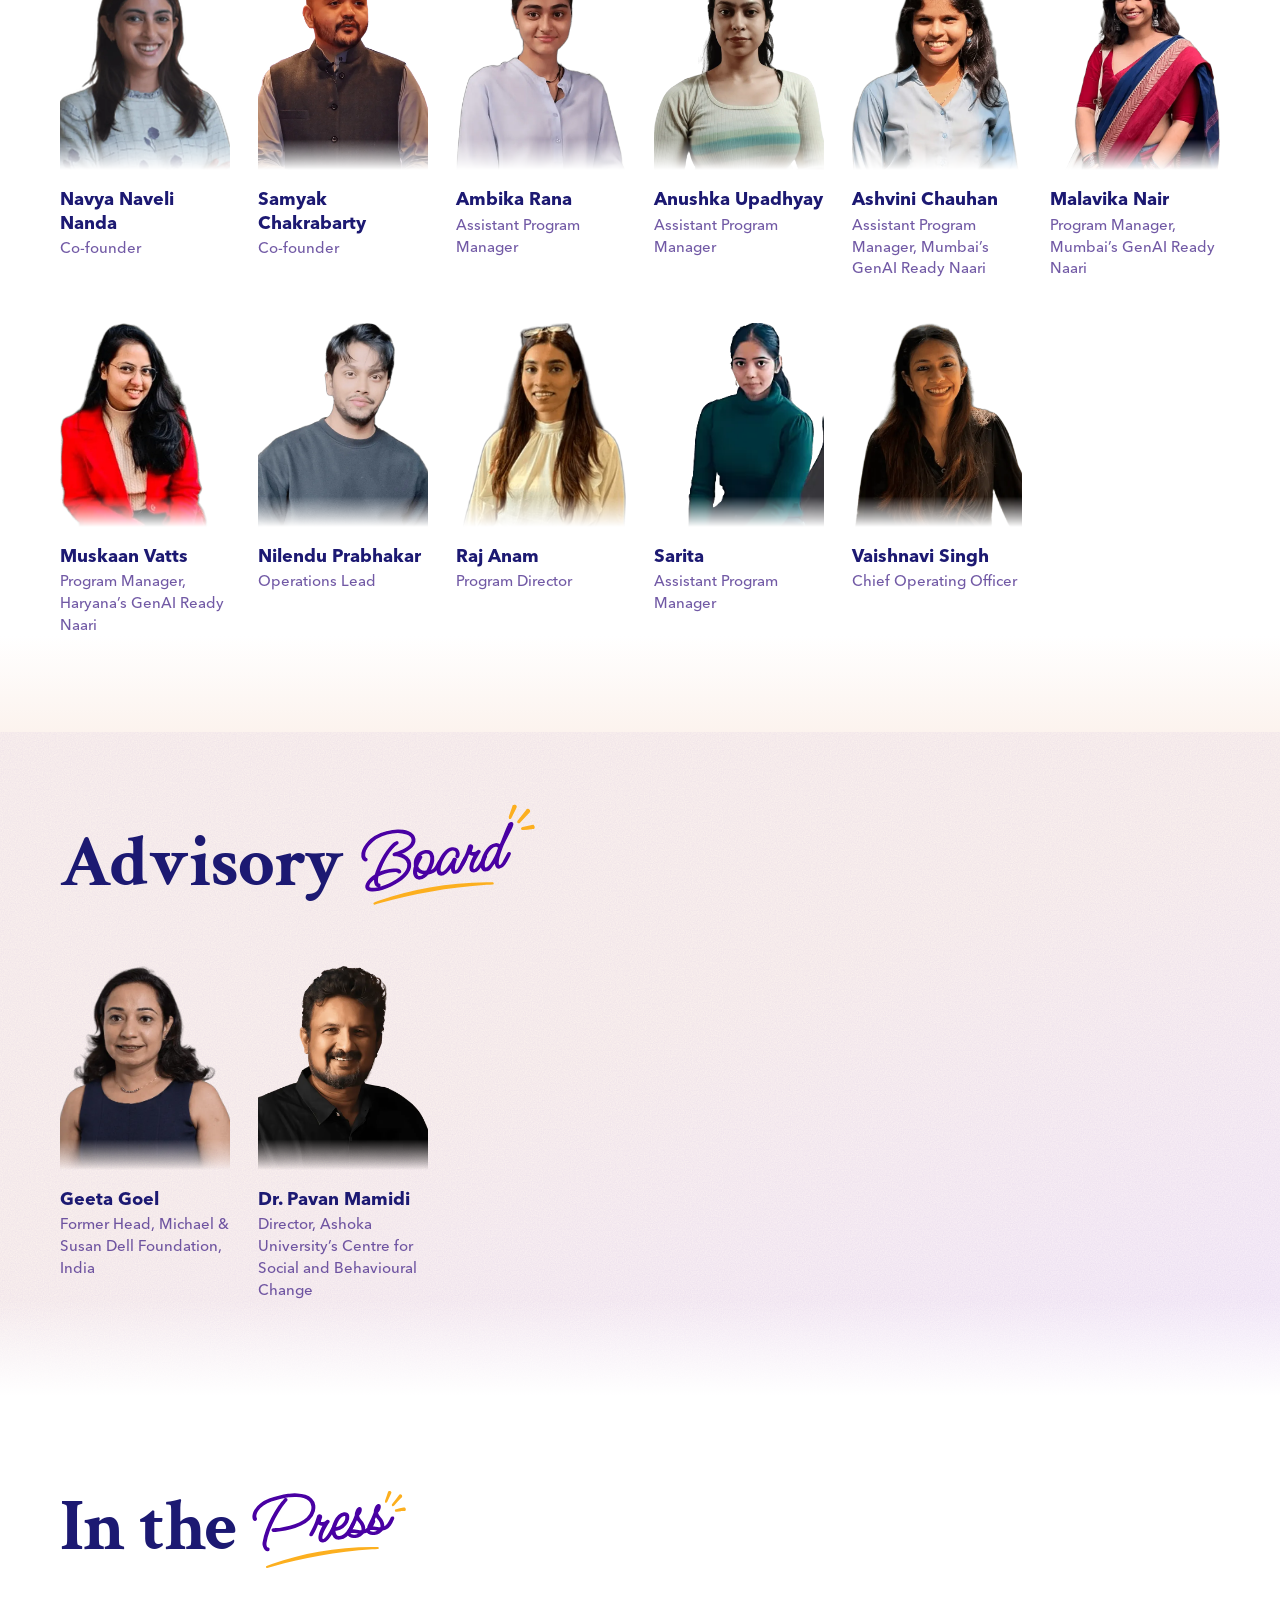
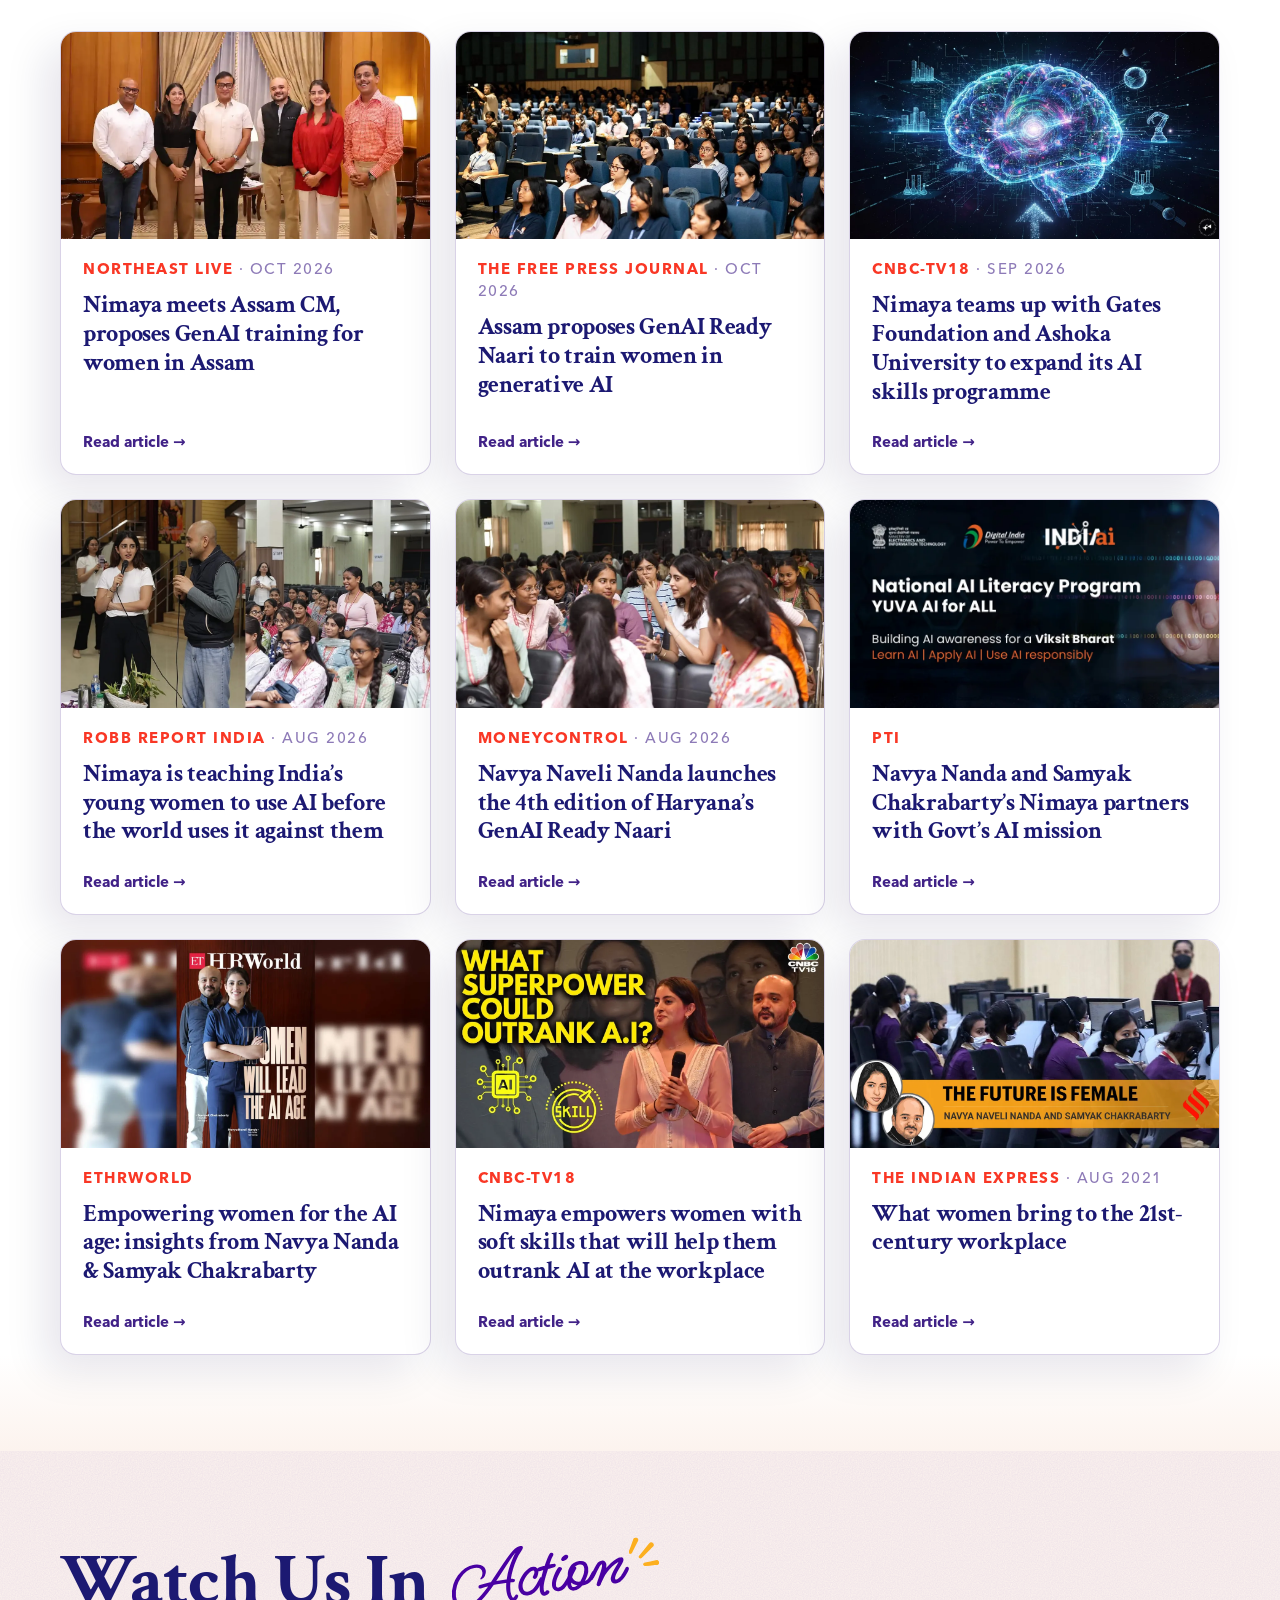
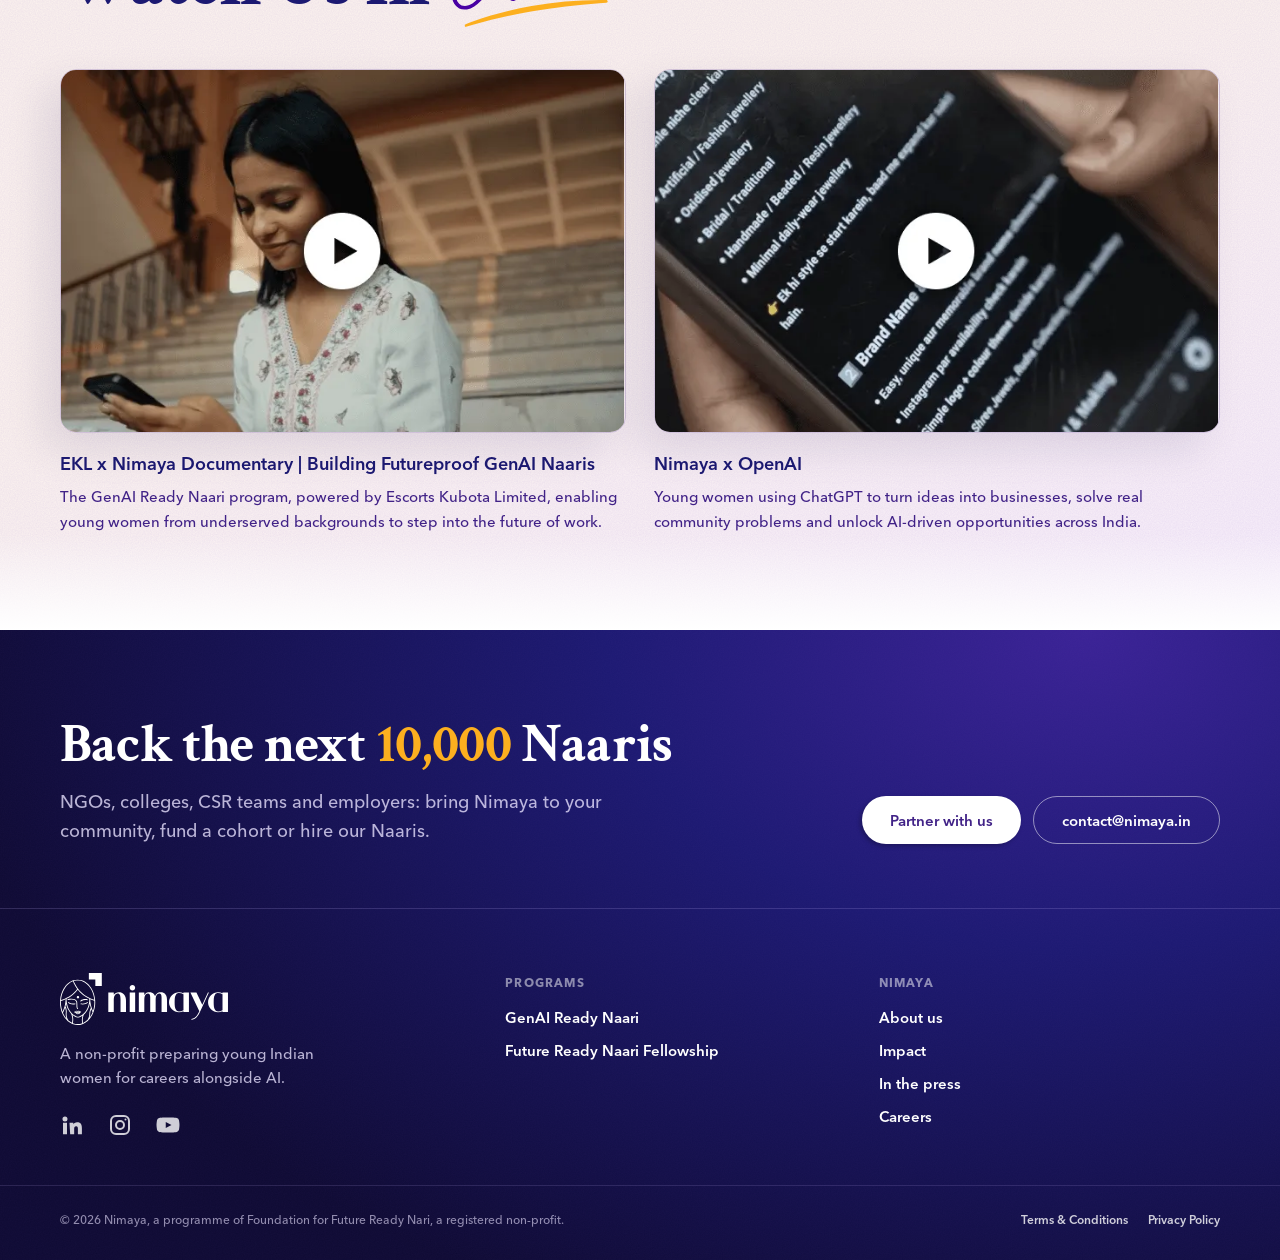
==== commit bf3e7cf6: "Use each article's own image across the press cards - About: show an image at the top of every press" ====
--- a/about-us/index.html
+++ b/about-us/index.html
@@ -129,11 +129,15 @@
           <h2 class="display">In the <span class="script"><span class="script__swish" aria-hidden="true"></span>Pres<span class="script__end">s<img class="script__earmarks" src="../assets/Motifs/earmarks.svg" alt="" width="17" height="18"></span></span></h2>
         </div>
         <ul class="press" style="--cols: 3">
-          <li data-reveal="up" data-delay="0.1"><a class="card press__card" href="https://www.robbreportindia.com/travel/india/nimaya-is-teaching-indias-young-women-to-use-ai-before-the-world-uses-it-against-them" target="_blank" rel="noopener"><p class="press__outlet">Robb Report India</p><p class="press__title">Nimaya is teaching India’s young women to use AI before the world uses it against them</p><p class="press__more">Read article →</p></a></li>
-          <li data-reveal="up" data-delay="0.2"><a class="card press__card" href="https://www.freepressjournal.in/education/assam-proposes-genai-ready-naari-programme-to-train-women-in-generative-ai-empower-tribal-communities-boost-career-opportunities" target="_blank" rel="noopener"><p class="press__outlet">The Free Press Journal</p><p class="press__title">Assam proposes GenAI Ready Naari to train women in generative AI</p><p class="press__more">Read article →</p></a></li>
-          <li data-reveal="up" data-delay="0.1"><a class="card press__card" href="https://hr.economictimes.indiatimes.com/news/industry/empowering-women-for-the-ai-age-insights-from-navya-nanda-samyak-chakraborty/124150454" target="_blank" rel="noopener"><p class="press__outlet">ETHRWorld</p><p class="press__title">Empowering women for the AI age: insights from Navya Nanda &amp; Samyak Chakrabarty</p><p class="press__more">Read article →</p></a></li>
-          <li data-reveal="up" data-delay="0.2"><a class="card press__card" href="https://www.cnbctv18.com/binge/nimaya-empowers-women-wit-JuXpuVHV2e8.htm" target="_blank" rel="noopener"><p class="press__outlet">CNBC-TV18</p><p class="press__title">How Nimaya empowers women for the future of work</p><p class="press__more">Read article →</p></a></li>
-          <li data-reveal="up" data-delay="0.3"><a class="card press__card" href="https://indianexpress.com/article/opinion/columns/what-women-bring-to-the-21st-century-workplace-7460406/" target="_blank" rel="noopener"><p class="press__outlet">The Indian Express</p><p class="press__title">What women bring to the 21st-century workplace</p><p class="press__more">Read article →</p></a></li>
+          <li data-reveal="up" data-delay="0.1"><a class="card press__card" href="https://northeastlivetv.com/topnews/amitabh-bachchans-grand-daughter-co-founder-of-nimaya-foundation-meets-assam-cm-proposes-genai-training-for-women-in-assam/" target="_blank" rel="noopener"><span class="press__thumb"><img src="../assets/img/press/northeastlive.webp" alt="" loading="lazy"></span><p class="press__outlet">Northeast Live<span class="press__date"> · Oct 2026</span></p><p class="press__title">Nimaya meets Assam CM, proposes GenAI training for women in Assam</p><p class="press__more">Read article →</p></a></li>
+          <li data-reveal="up" data-delay="0.2"><a class="card press__card" href="https://www.freepressjournal.in/education/assam-proposes-genai-ready-naari-programme-to-train-women-in-generative-ai-empower-tribal-communities-boost-career-opportunities" target="_blank" rel="noopener"><span class="press__thumb"><img src="../assets/img/press/freepressjournal.webp" alt="" loading="lazy"></span><p class="press__outlet">The Free Press Journal<span class="press__date"> · Oct 2026</span></p><p class="press__title">Assam proposes GenAI Ready Naari to train women in generative AI</p><p class="press__more">Read article →</p></a></li>
+          <li data-reveal="up" data-delay="0.3"><a class="card press__card" href="https://www.cnbctv18.com/technology/nimaya-gates-foundation-ashoka-university-gen-ai-skills-women-ahmedabad-guwahati-19992718.htm" target="_blank" rel="noopener"><span class="press__thumb"><img src="../assets/img/press/cnbctv18.webp" alt="" loading="lazy"></span><p class="press__outlet">CNBC-TV18<span class="press__date"> · Sep 2026</span></p><p class="press__title">Nimaya teams up with Gates Foundation and Ashoka University to expand its AI skills programme</p><p class="press__more">Read article →</p></a></li>
+          <li data-reveal="up" data-delay="0.1"><a class="card press__card" href="https://www.robbreportindia.com/travel/india/nimaya-is-teaching-indias-young-women-to-use-ai-before-the-world-uses-it-against-them" target="_blank" rel="noopener"><span class="press__thumb"><img src="../assets/img/press/robbreport.webp" alt="" loading="lazy"></span><p class="press__outlet">Robb Report India<span class="press__date"> · Aug 2026</span></p><p class="press__title">Nimaya is teaching India’s young women to use AI before the world uses it against them</p><p class="press__more">Read article →</p></a></li>
+          <li data-reveal="up" data-delay="0.2"><a class="card press__card" href="https://www.moneycontrol.com/entertainment/navya-naveli-nanda-launches-4th-edition-of-haryana-s-genai-ready-naari-programme-article-14011127.html" target="_blank" rel="noopener"><span class="press__thumb"><img src="../assets/img/press/moneycontrol.webp" alt="" loading="lazy"></span><p class="press__outlet">Moneycontrol<span class="press__date"> · Aug 2026</span></p><p class="press__title">Navya Naveli Nanda launches the 4th edition of Haryana’s GenAI Ready Naari</p><p class="press__more">Read article →</p></a></li>
+          <li data-reveal="up" data-delay="0.3"><a class="card press__card" href="https://www.ptinews.com/story/entertainment/navya-nanda-and-samyak-chakrabarty-s-nimaya-partners-with-govt-s-ai-mission/3249973" target="_blank" rel="noopener"><span class="press__thumb"><img src="../assets/img/photos/indiaai-banner.webp" alt="" loading="lazy" style="object-position: 0% 50%"></span><p class="press__outlet">PTI</p><p class="press__title">Navya Nanda and Samyak Chakrabarty’s Nimaya partners with Govt’s AI mission</p><p class="press__more">Read article →</p></a></li>
+          <li data-reveal="up" data-delay="0.1"><a class="card press__card" href="https://hr.economictimes.indiatimes.com/news/industry/empowering-women-for-the-ai-age-insights-from-navya-nanda-samyak-chakraborty/124150454" target="_blank" rel="noopener"><span class="press__thumb"><img src="../assets/img/press/ethrworld.webp" alt="" loading="lazy"></span><p class="press__outlet">ETHRWorld</p><p class="press__title">Empowering women for the AI age: insights from Navya Nanda &amp; Samyak Chakrabarty</p><p class="press__more">Read article →</p></a></li>
+          <li data-reveal="up" data-delay="0.2"><a class="card press__card" href="https://www.cnbctv18.com/binge/nimaya-empowers-women-wit-JuXpuVHV2e8.htm" target="_blank" rel="noopener"><span class="press__thumb"><img src="../assets/img/press/cnbctv18-video.webp" alt="" loading="lazy"></span><p class="press__outlet">CNBC-TV18</p><p class="press__title">Nimaya empowers women with soft skills that will help them outrank AI at the workplace</p><p class="press__more">Read article →</p></a></li>
+          <li data-reveal="up" data-delay="0.3"><a class="card press__card" href="https://indianexpress.com/article/opinion/columns/what-women-bring-to-the-21st-century-workplace-7460406/" target="_blank" rel="noopener"><span class="press__thumb"><img src="../assets/img/press/indianexpress.webp" alt="" loading="lazy"></span><p class="press__outlet">The Indian Express<span class="press__date"> · Aug 2021</span></p><p class="press__title">What women bring to the 21st-century workplace</p><p class="press__more">Read article →</p></a></li>
         </ul>
       </div>
     </section>
--- a/css/style.css
+++ b/css/style.css
@@ -2958,3 +2958,11 @@
 }
 /* One photo per curriculum track, under its intro */
 .seg__photo { margin: 22px 0 0; aspect-ratio: 4 / 3; overflow: hidden; border-radius: var(--r-card); }
+
+/* About: every press card opens with the article's own image (ours where the article has none) */
+.press__card { padding: 0 0 22px; overflow: hidden; }
+.press__thumb { display: block; aspect-ratio: 16 / 9; overflow: hidden; background: var(--lav); }
+.press__thumb img { width: 100%; height: 100%; object-fit: cover; }
+.press__card .press__outlet { margin-top: 18px; }
+.press__card .press__outlet, .press__card .press__title, .press__card .press__more { padding-inline: 22px; }
+.press__date { color: rgba(65, 34, 135, 0.6); font-weight: 500; }
